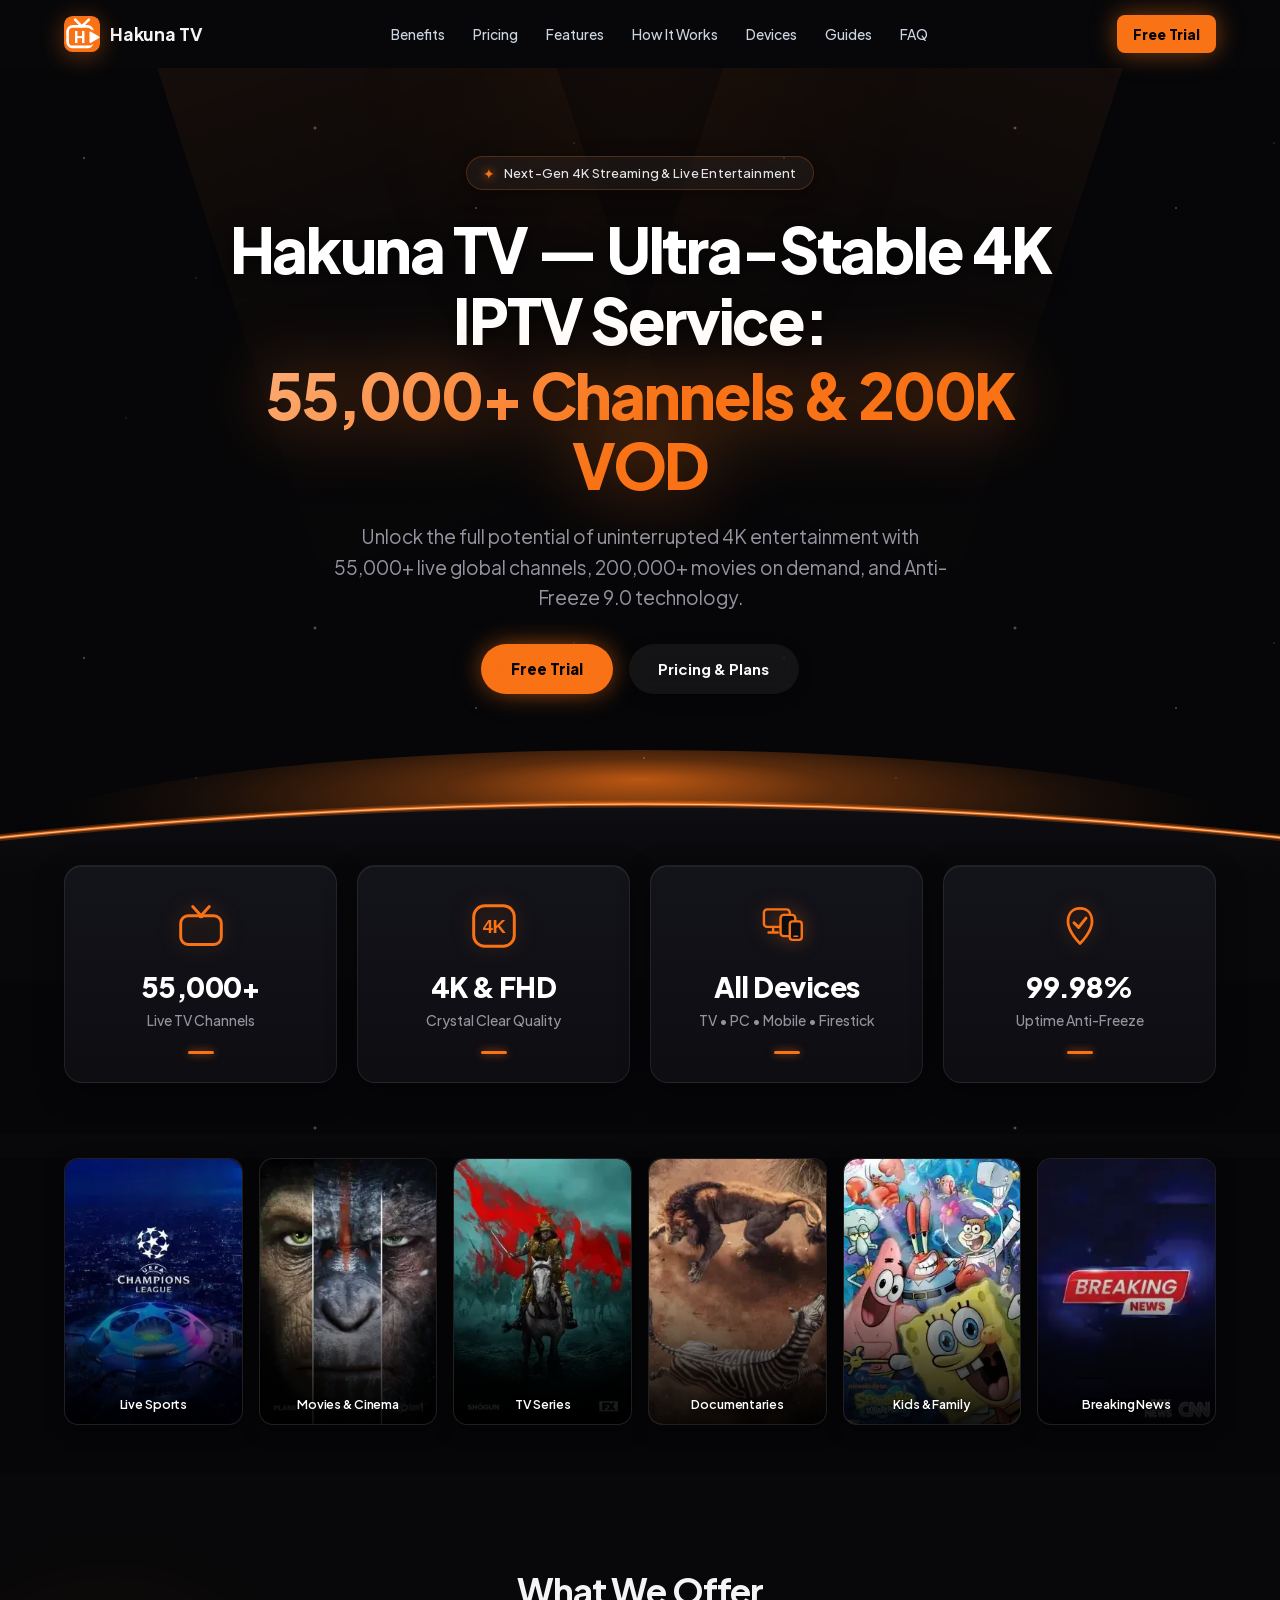
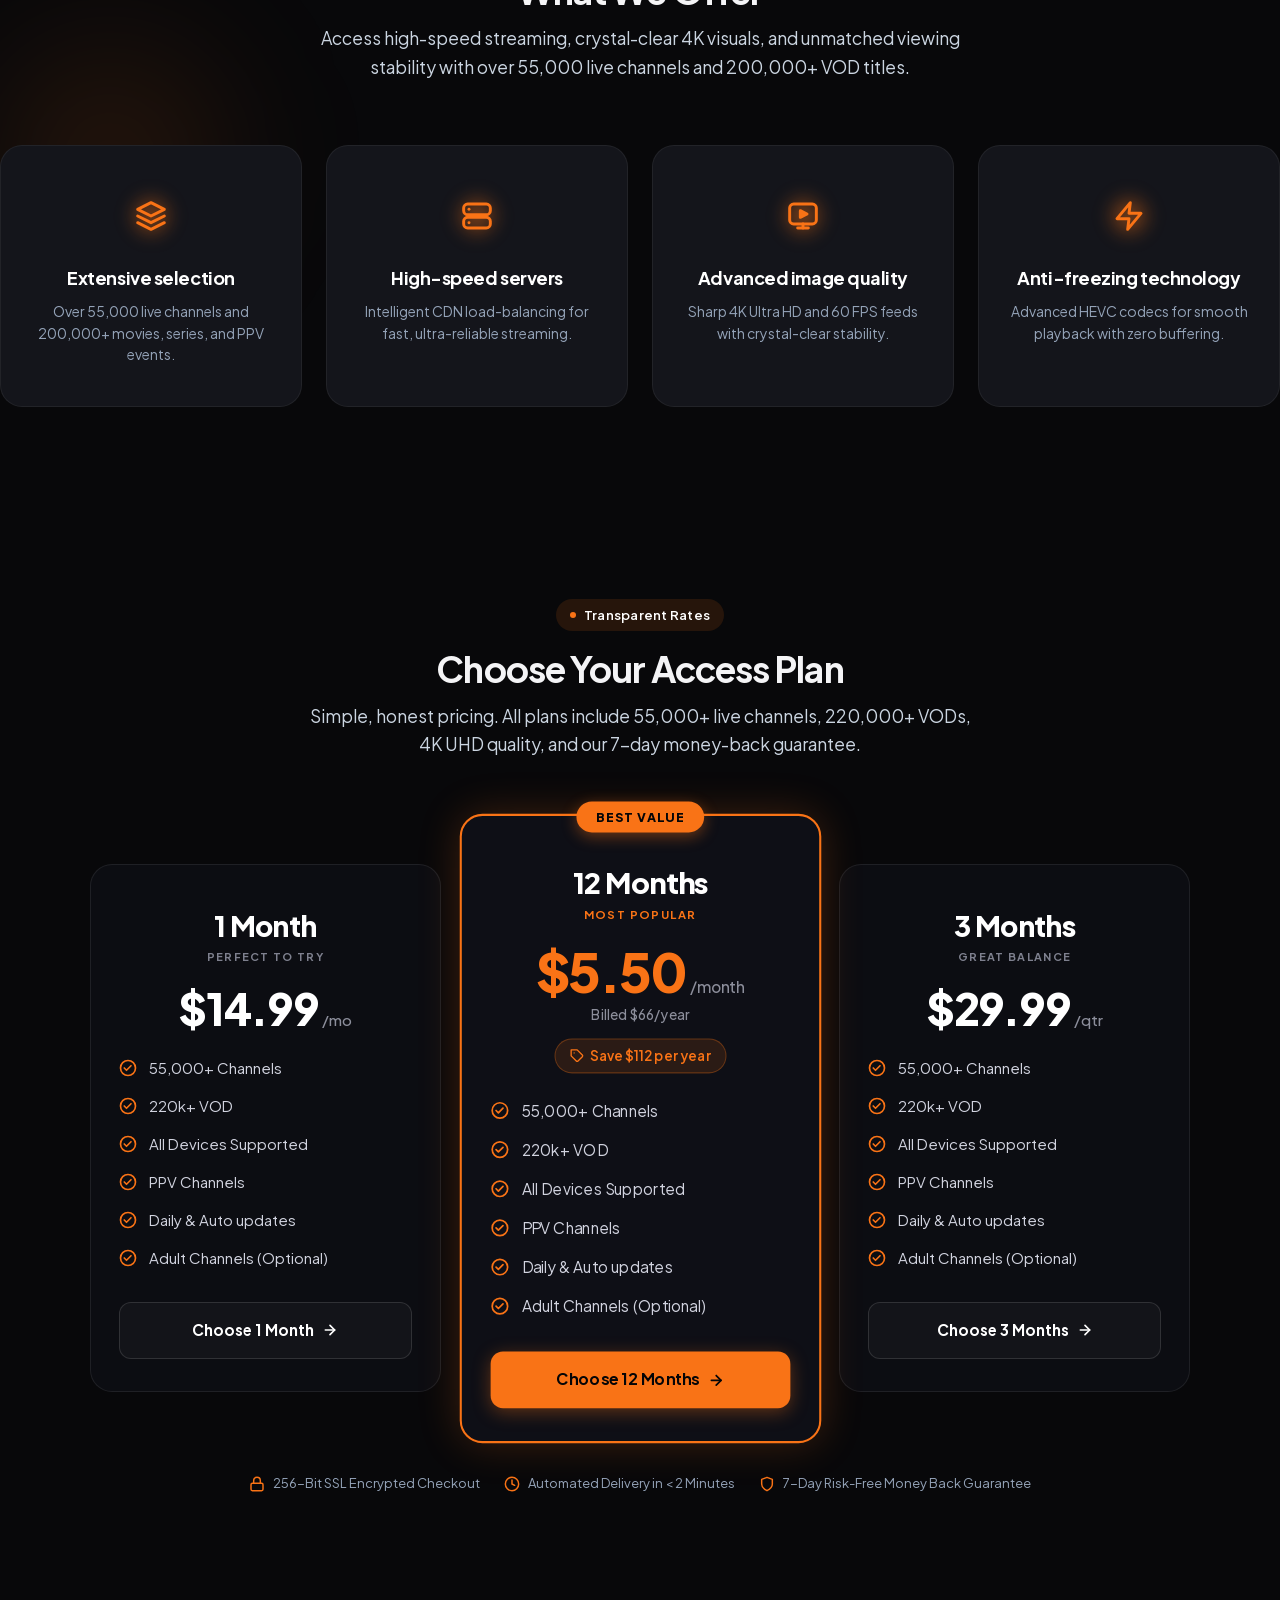
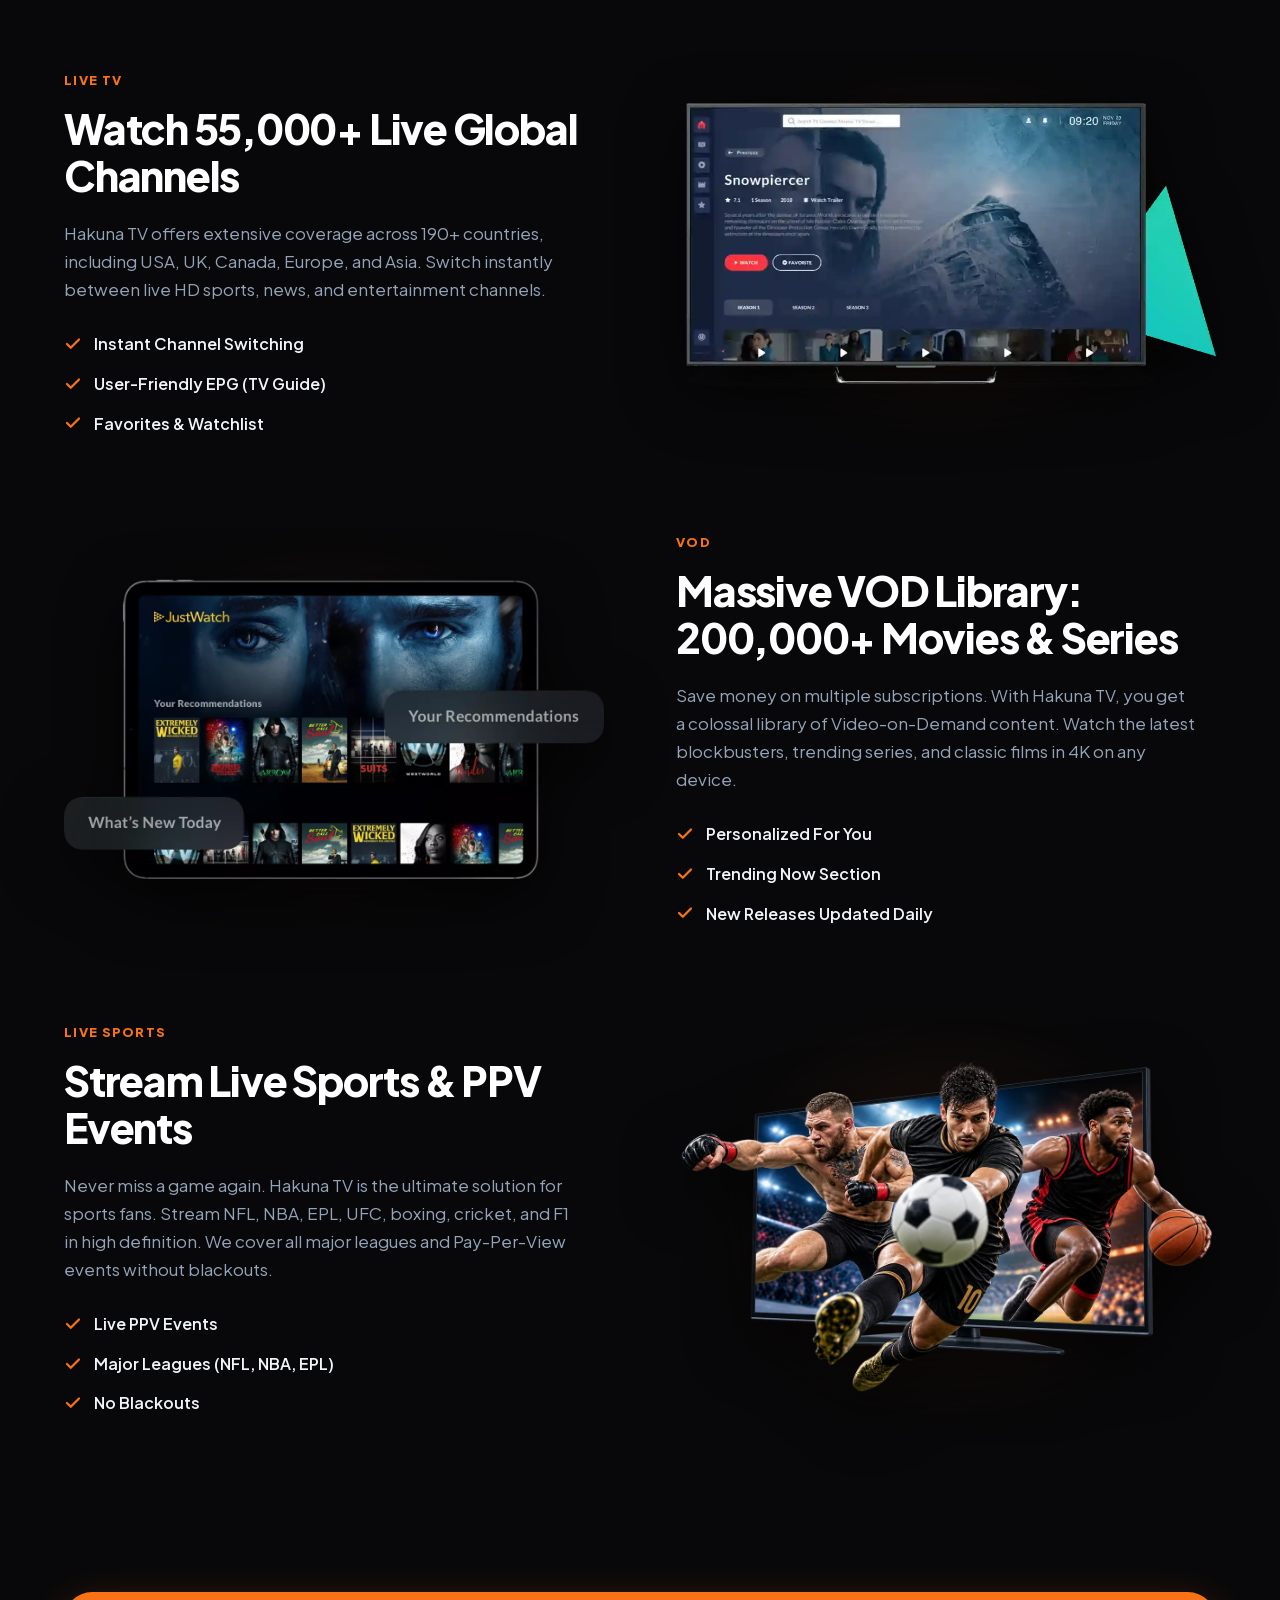
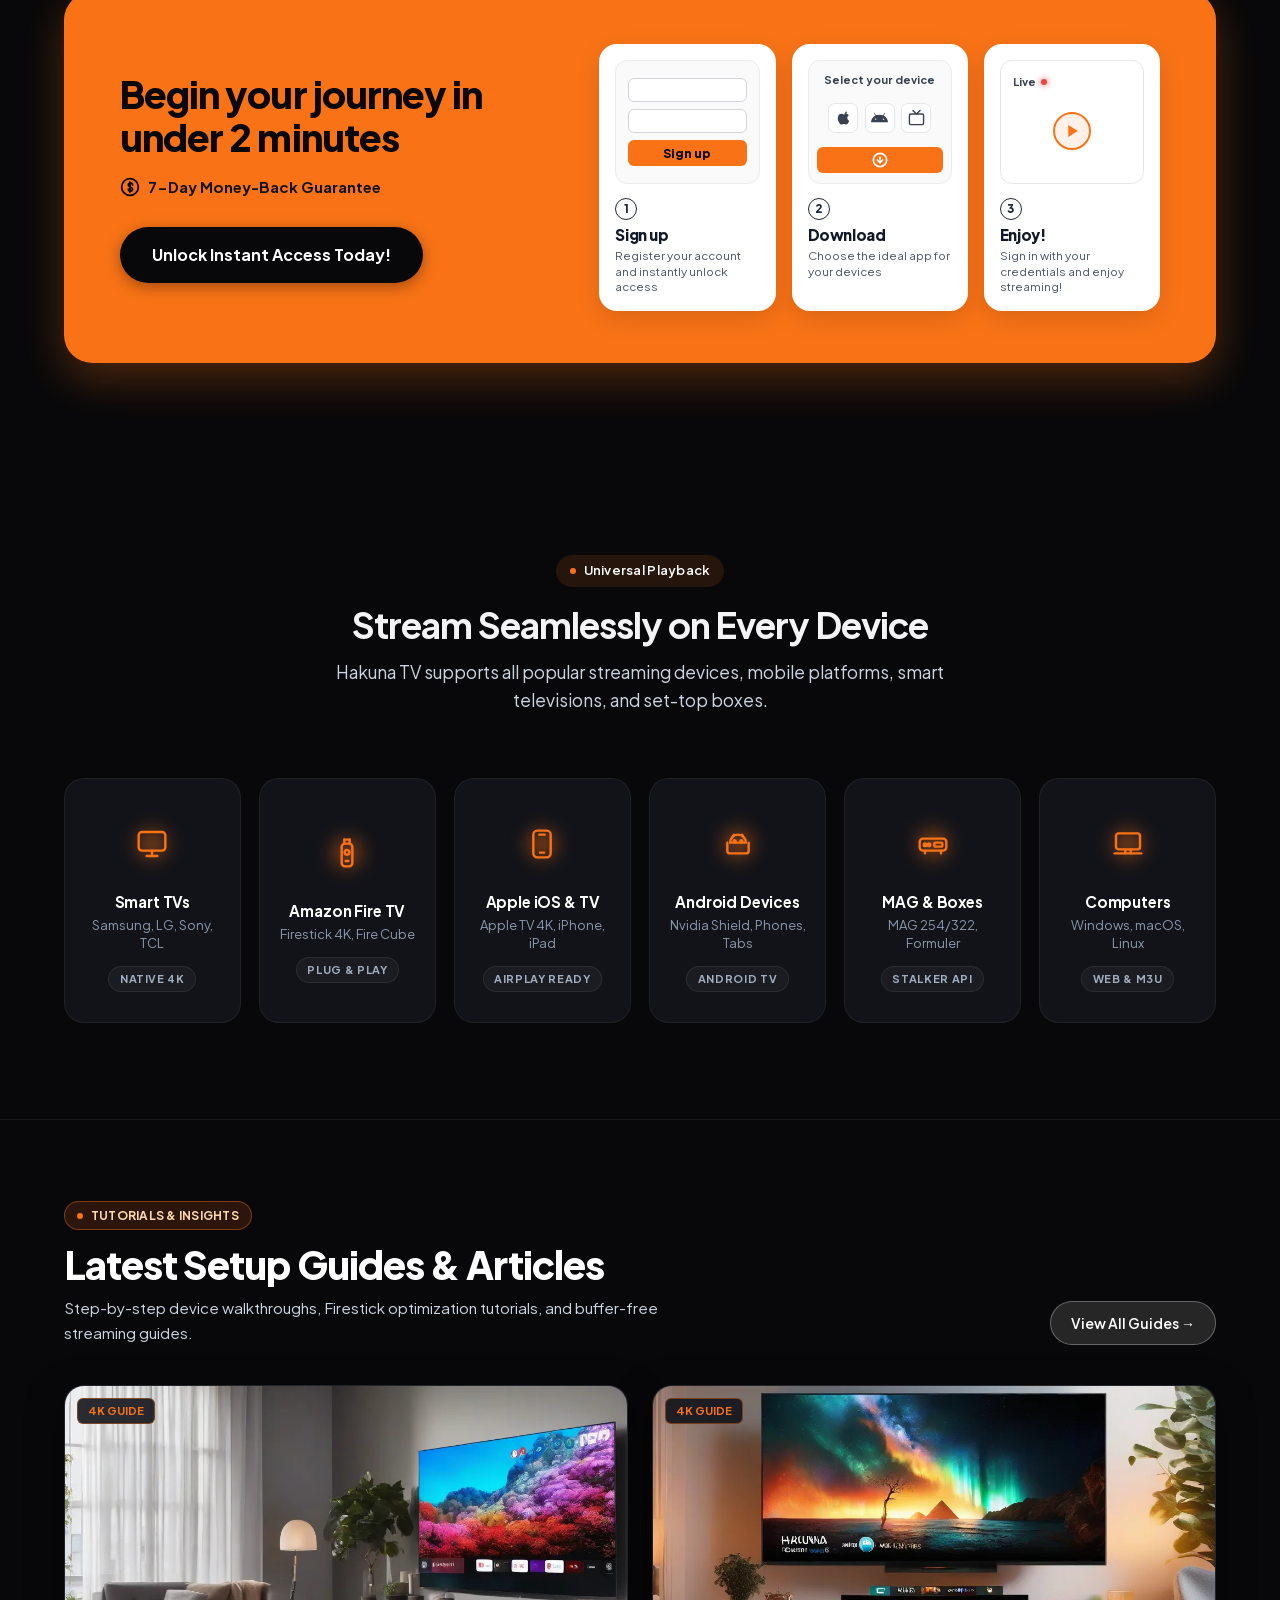
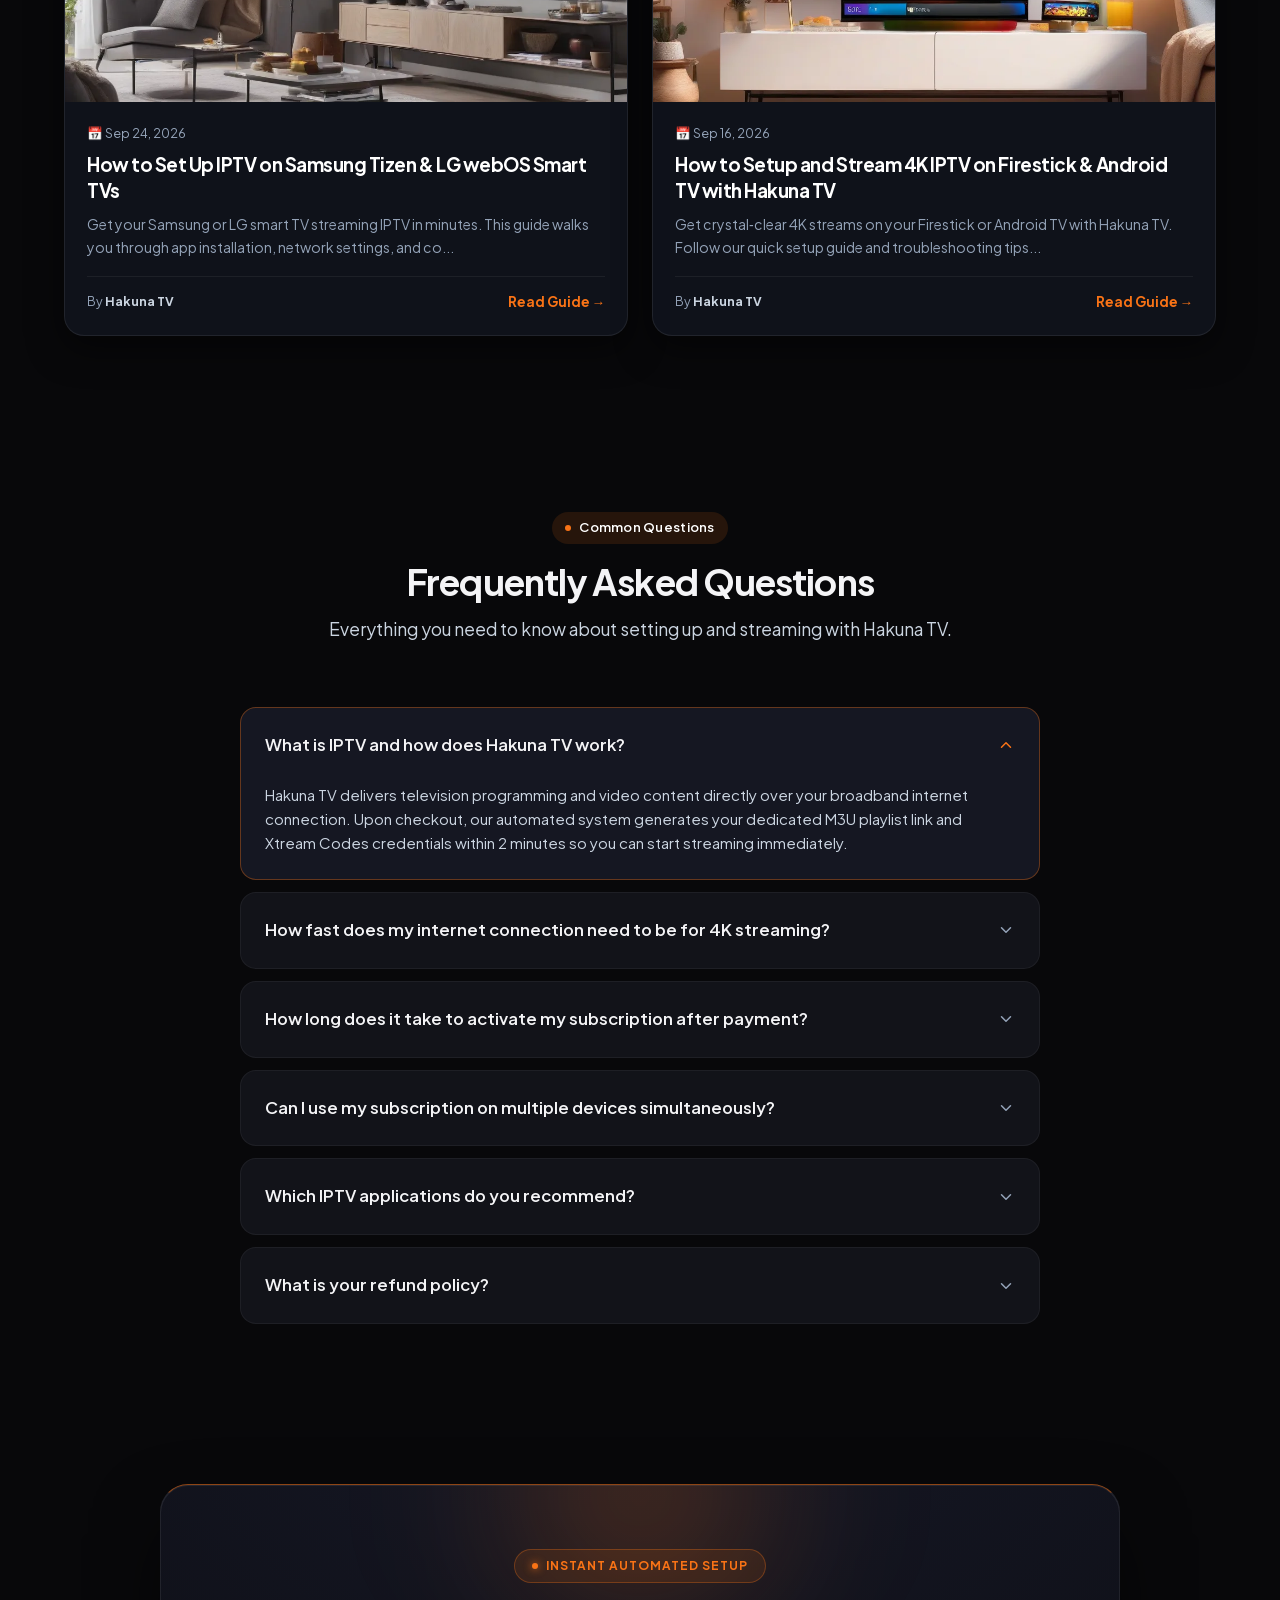
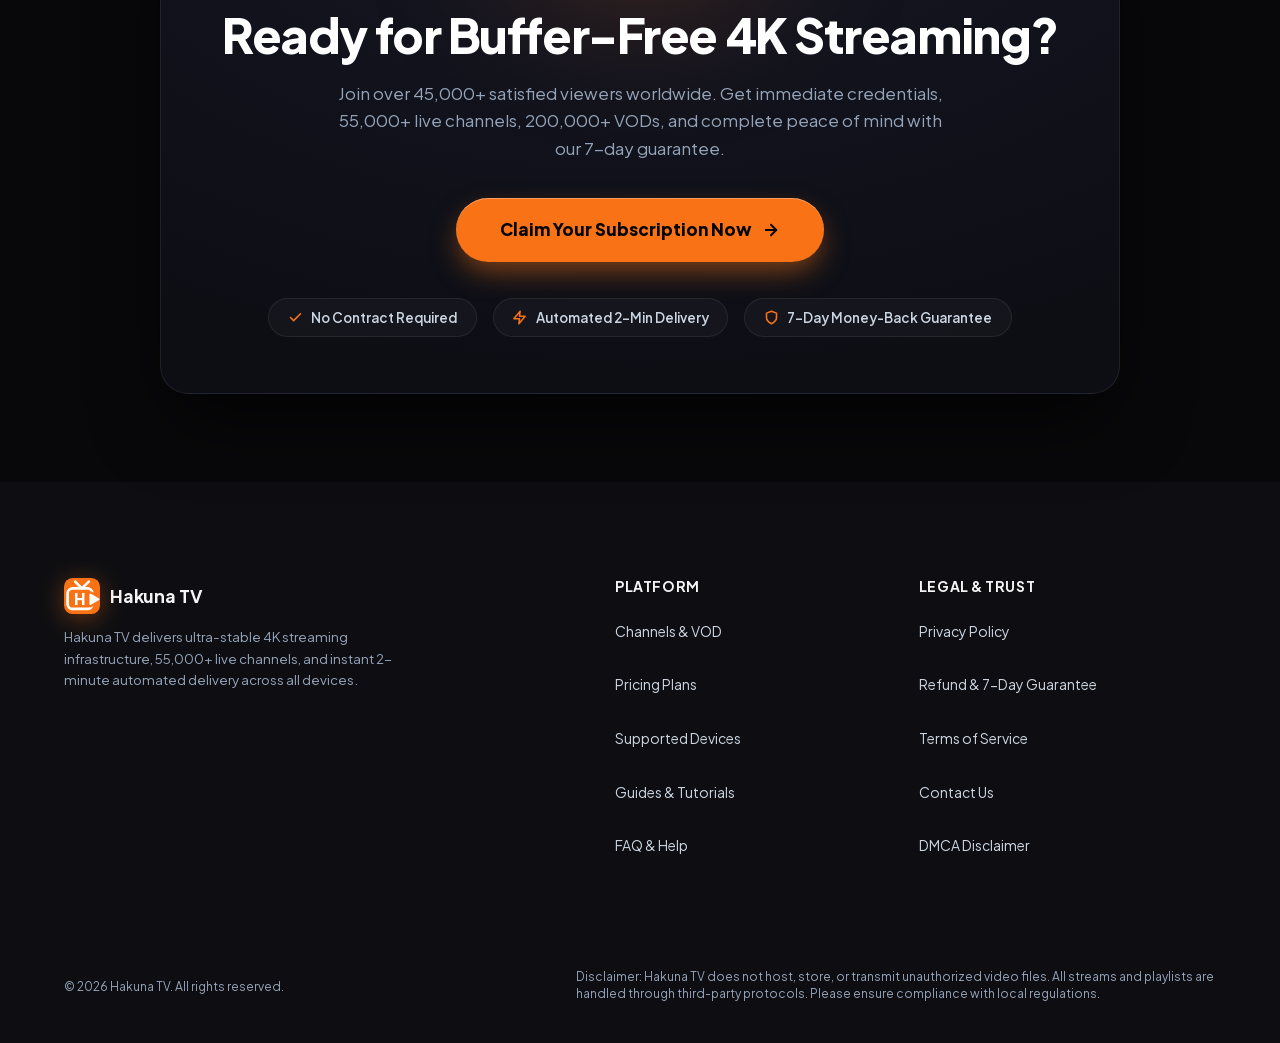
==== index.html @ f77fe790 "Deploy IPTV site via TVKIX Site Manager [2026-09-24T20:57:14.541Z]" ====
<!DOCTYPE html>
<html lang="en" style="background-color:#08080a;color:#f4f4f6;">
<head>
  <meta charset="UTF-8">
  <meta name="viewport" content="width=device-width, initial-scale=1.0">
  
  <!-- Primary SEO Meta Tags -->
  <title>Ultra-Stable 4K IPTV Service | 55,000+ Live Channels | Hakuna TV</title>
  <meta name="description" content="Stream 55,000+ live premium channels and 200,000+ 4K movies with Hakuna TV. Anti-Freeze 9.0 tech, 99.98% uptime, instant 2-minute activation on all devices.">
  <meta name="robots" content="index, follow, max-snippet:-1, max-image-preview:large, max-video-preview:-1">
  <meta name="format-detection" content="telephone=no">
  <link rel="canonical" href="https://hakuna4ktv.shop/">
  <meta name="theme-color" content="#08080a">

  <!-- Pure SVG Dynamic Brand Favicon & App Icons (Google SEO Compliant) -->
  <link rel="icon" type="image/svg+xml" href="data:image/svg+xml;utf8,%3Csvg%20xmlns%3D%22http%3A%2F%2Fwww.w3.org%2F2000%2Fsvg%22%20viewBox%3D%220%200%20100%20100%22%20width%3D%22100%25%22%20height%3D%22100%25%22%3E%0A%20%20%3Cdefs%3E%0A%20%20%20%20%3ClinearGradient%20id%3D%22tvkixBrandGrad%22%20x1%3D%220%25%22%20y1%3D%220%25%22%20x2%3D%22100%25%22%20y2%3D%22100%25%22%3E%0A%20%20%20%20%20%20%3Cstop%20offset%3D%220%25%22%20stop-color%3D%22%23f97316%22%2F%3E%0A%20%20%20%20%20%20%3Cstop%20offset%3D%22100%25%22%20stop-color%3D%22%23f97316%22%2F%3E%0A%20%20%20%20%3C%2FlinearGradient%3E%0A%20%20%20%20%3Cmask%20id%3D%22tvCutout_nfanfb%22%3E%0A%20%20%20%20%20%20%3Crect%20width%3D%22100%22%20height%3D%22100%22%20fill%3D%22%23ffffff%22%2F%3E%0A%20%20%20%20%20%20%3Cpath%20d%3D%22M%2073.5%2046%20L%2096%2059%20L%2073.5%2072%20Z%22%20fill%3D%22%23000000%22%20stroke%3D%22%23000000%22%20stroke-width%3D%2218.5%22%20stroke-linejoin%3D%22round%22%20stroke-linecap%3D%22round%22%2F%3E%0A%20%20%20%20%3C%2Fmask%3E%0A%20%20%3C%2Fdefs%3E%0A%20%20%3Crect%20width%3D%22100%22%20height%3D%22100%22%20rx%3D%2224%22%20fill%3D%22url(%23tvkixBrandGrad)%22%2F%3E%0A%20%20%3Cpath%20d%3D%22M%2031%2010%20L%2049.5%2029%20L%2069%2010%22%20fill%3D%22none%22%20stroke%3D%22%23ffffff%22%20stroke-width%3D%227%22%20stroke-linecap%3D%22round%22%20stroke-linejoin%3D%22round%22%2F%3E%0A%20%20%3Crect%20x%3D%2210%22%20y%3D%2229%22%20width%3D%2269%22%20height%3D%2257%22%20rx%3D%2214%22%20fill%3D%22none%22%20stroke%3D%22%23ffffff%22%20stroke-width%3D%227.5%22%20stroke-linejoin%3D%22round%22%20stroke-linecap%3D%22round%22%20mask%3D%22url(%23tvCutout_nfanfb)%22%2F%3E%0A%20%20%3Cpath%20d%3D%22M%2073.5%2046%20L%2096%2059%20L%2073.5%2072%20Z%22%20fill%3D%22%23ffffff%22%20stroke%3D%22%23ffffff%22%20stroke-width%3D%225.5%22%20stroke-linejoin%3D%22round%22%20stroke-linecap%3D%22round%22%2F%3E%0A%20%20%3Ctext%20x%3D%2244%22%20y%3D%2258%22%20font-family%3D%22-apple-system%2C%20BlinkMacSystemFont%2C%20'Plus%20Jakarta%20Sans'%2C%20'Arial%20Black'%2C%20'Montserrat'%2C%20sans-serif%22%20font-size%3D%2244%22%20font-weight%3D%22900%22%20fill%3D%22%23ffffff%22%20text-anchor%3D%22middle%22%20dominant-baseline%3D%22central%22%3EH%3C%2Ftext%3E%0A%3C%2Fsvg%3E">
  <link rel="alternate icon" type="image/svg+xml" href="/assets/favicon.svg">
  <link rel="apple-touch-icon" href="data:image/svg+xml;utf8,%3Csvg%20xmlns%3D%22http%3A%2F%2Fwww.w3.org%2F2000%2Fsvg%22%20viewBox%3D%220%200%20100%20100%22%20width%3D%22100%25%22%20height%3D%22100%25%22%3E%0A%20%20%3Cdefs%3E%0A%20%20%20%20%3ClinearGradient%20id%3D%22tvkixBrandGrad%22%20x1%3D%220%25%22%20y1%3D%220%25%22%20x2%3D%22100%25%22%20y2%3D%22100%25%22%3E%0A%20%20%20%20%20%20%3Cstop%20offset%3D%220%25%22%20stop-color%3D%22%23f97316%22%2F%3E%0A%20%20%20%20%20%20%3Cstop%20offset%3D%22100%25%22%20stop-color%3D%22%23f97316%22%2F%3E%0A%20%20%20%20%3C%2FlinearGradient%3E%0A%20%20%20%20%3Cmask%20id%3D%22tvCutout_nfanfb%22%3E%0A%20%20%20%20%20%20%3Crect%20width%3D%22100%22%20height%3D%22100%22%20fill%3D%22%23ffffff%22%2F%3E%0A%20%20%20%20%20%20%3Cpath%20d%3D%22M%2073.5%2046%20L%2096%2059%20L%2073.5%2072%20Z%22%20fill%3D%22%23000000%22%20stroke%3D%22%23000000%22%20stroke-width%3D%2218.5%22%20stroke-linejoin%3D%22round%22%20stroke-linecap%3D%22round%22%2F%3E%0A%20%20%20%20%3C%2Fmask%3E%0A%20%20%3C%2Fdefs%3E%0A%20%20%3Crect%20width%3D%22100%22%20height%3D%22100%22%20rx%3D%2224%22%20fill%3D%22url(%23tvkixBrandGrad)%22%2F%3E%0A%20%20%3Cpath%20d%3D%22M%2031%2010%20L%2049.5%2029%20L%2069%2010%22%20fill%3D%22none%22%20stroke%3D%22%23ffffff%22%20stroke-width%3D%227%22%20stroke-linecap%3D%22round%22%20stroke-linejoin%3D%22round%22%2F%3E%0A%20%20%3Crect%20x%3D%2210%22%20y%3D%2229%22%20width%3D%2269%22%20height%3D%2257%22%20rx%3D%2214%22%20fill%3D%22none%22%20stroke%3D%22%23ffffff%22%20stroke-width%3D%227.5%22%20stroke-linejoin%3D%22round%22%20stroke-linecap%3D%22round%22%20mask%3D%22url(%23tvCutout_nfanfb)%22%2F%3E%0A%20%20%3Cpath%20d%3D%22M%2073.5%2046%20L%2096%2059%20L%2073.5%2072%20Z%22%20fill%3D%22%23ffffff%22%20stroke%3D%22%23ffffff%22%20stroke-width%3D%225.5%22%20stroke-linejoin%3D%22round%22%20stroke-linecap%3D%22round%22%2F%3E%0A%20%20%3Ctext%20x%3D%2244%22%20y%3D%2258%22%20font-family%3D%22-apple-system%2C%20BlinkMacSystemFont%2C%20'Plus%20Jakarta%20Sans'%2C%20'Arial%20Black'%2C%20'Montserrat'%2C%20sans-serif%22%20font-size%3D%2244%22%20font-weight%3D%22900%22%20fill%3D%22%23ffffff%22%20text-anchor%3D%22middle%22%20dominant-baseline%3D%22central%22%3EH%3C%2Ftext%3E%0A%3C%2Fsvg%3E">
  <link rel="manifest" href="site.webmanifest">

  <!-- Open Graph / Facebook -->
  <meta property="og:type" content="website">
  <meta property="og:url" content="https://hakuna4ktv.shop/">
  <meta property="og:title" content="Ultra-Stable 4K IPTV Service | 55,000+ Live Channels | Hakuna TV">
  <meta property="og:description" content="Stream 55,000+ live premium channels and 200,000+ 4K movies with Hakuna TV. Anti-Freeze 9.0 tech, 99.98% uptime, instant 2-minute activation on all devices.">
  <meta property="og:site_name" content="Hakuna TV">
  <meta property="og:image" content="https://hakuna4ktv.shop/assets/images/og-preview.jpg">
  <meta property="og:image:width" content="1200">
  <meta property="og:image:height" content="630">
  <meta property="og:image:alt" content="Hakuna TV Ultra-Stable 4K IPTV Streaming Service">

  <!-- Twitter / X -->
  <meta name="twitter:card" content="summary_large_image">
  <meta name="twitter:title" content="Ultra-Stable 4K IPTV Service | 55,000+ Live Channels | Hakuna TV">
  <meta name="twitter:description" content="Stream 55,000+ live premium channels and 200,000+ 4K movies with Hakuna TV. Anti-Freeze 9.0 tech, 99.98% uptime, instant 2-minute activation on all devices.">
  <meta name="twitter:image" content="https://hakuna4ktv.shop/assets/images/og-preview.jpg">

  <!-- Self-Hosted Critical Variable Font loaded via @font-face with font-display: swap -->

  <!-- Main Stylesheet -->
  <style>
@font-face{font-family:"Plus Jakarta Sans";font-style:normal;font-weight:400 800;font-display:swap;src:url("/assets/fonts/plus-jakarta-sans.woff2") format("woff2");unicode-range:U+0000-00FF,U+0131,U+0152-0153,U+02BB-02BC,U+02C6,U+02DA,U+02DC,U+0304,U+0308,U+0329,U+2000-206F,U+20AC,U+2122,U+2191,U+2193,U+2212,U+2215,U+FEFF,U+FFFD}:root{--bg-page:#08080a;--bg-surface:#0e0e12;--bg-card:#131318;--bg-card-hover:#181820;--bg-subtle:#1c1c24;--border-subtle:transparent;--border-medium:transparent;--border-accent:transparent;--border-highlight:transparent;--accent:#f97316;--accent-hover:#ea580c;--accent-light:rgba(249,115,22,0.12);--accent-text:#fed7aa;--status-green:#22c55e;--status-green-bg:rgba(34,197,94,0.12);--text-primary:#f4f4f6;--text-secondary:#cbd5e1;--text-muted:#94a3b8;--text-inverse:#08080a;--font-family:"Plus Jakarta Sans",-apple-system,BlinkMacSystemFont,"Segoe UI",Roboto,Oxygen,Ubuntu,Cantarell,"Helvetica Neue",sans-serif;--line-height-base:1.6;--line-height-heading:1.2;--space-xs:0.5rem;--space-sm:0.75rem;--space-md:1rem;--space-lg:1.5rem;--space-xl:2.5rem;--space-2xl:4rem;--space-3xl:6rem;--max-width:1200px;--radius-sm:4px;--radius-md:8px;--radius-lg:12px;--radius-full:9999px;--transition-fast:0.15s ease;--transition-normal:0.25s ease}*,*::before,*::after{box-sizing:border-box;margin:0;padding:0}html{font-family:var(--font-family);font-size:16px;line-height:var(--line-height-base);color:var(--text-secondary);background-color:var(--bg-page);scroll-behavior:smooth;-webkit-text-size-adjust:100%;text-rendering:optimizeLegibility}body{min-height:100vh;display:flex;flex-direction:column;background-color:var(--bg-page);color:var(--text-secondary);overflow-x:hidden}h1,h2,h3,h4,h5,h6{color:var(--text-primary);font-weight:700;line-height:var(--line-height-heading);letter-spacing:-0.025em}h1{font-size:clamp(2rem,5vw,3.25rem);font-weight:800;margin-bottom:var(--space-md)}h2{font-size:clamp(1.75rem,3.5vw,2.25rem);margin-bottom:var(--space-sm)}h3{font-size:1.25rem;margin-bottom:var(--space-xs)}p{margin-bottom:var(--space-md)}p:last-child{margin-bottom:0}a{color:inherit;text-decoration:none;transition:color var(--transition-fast)}a:hover{color:var(--text-primary)}ul,ol{list-style:none}:focus-visible{outline:2px solid var(--accent);outline-offset:3px}.container{width:100%;max-width:var(--max-width);margin-inline:auto;padding-inline:var(--space-md)}@media (min-width:768px){.container{padding-inline:var(--space-lg)}}.section{padding-block:var(--space-2xl);border-bottom:none;scroll-margin-top:90px}@media (min-width:768px){.section{padding-block:var(--space-3xl)}}.section-header{text-align:center;max-width:680px;margin-inline:auto;margin-bottom:var(--space-2xl)}.section-header p{color:var(--text-secondary);font-size:1.1rem}.pill-badge{display:inline-flex;align-items:center;gap:0.5rem;padding:0.35rem 0.85rem;font-size:0.8125rem;font-weight:600;letter-spacing:0.02em;color:var(--accent-text);background-color:var(--accent-light);border:none;border-radius:var(--radius-full);margin-bottom:var(--space-md)}.pill-badge .dot{width:6px;height:6px;border-radius:50%;background-color:var(--accent)}.status-pill{display:inline-flex;align-items:center;gap:0.375rem;font-size:0.75rem;font-weight:500;color:#86efac;background-color:var(--status-green-bg);padding:0.25rem 0.625rem;border-radius:var(--radius-full);border:none}.status-pill .indicator{width:6px;height:6px;border-radius:50%;background-color:var(--status-green)}@media (max-width:640px){.header-actions .status-pill{display:none}}.btn{display:inline-flex;align-items:center;justify-content:center;gap:0.5rem;padding:0.75rem 1.5rem;font-size:0.9375rem;font-weight:600;border-radius:var(--radius-md);border:none;cursor:pointer;white-space:nowrap;transition:background-color var(--transition-fast),transform var(--transition-fast);text-decoration:none}.btn:active{transform:translateY(1px)}.btn-primary{background:linear-gradient(135deg,#c2410c 0%,#9a3412 100%);color:#ffffff !important;font-weight:700;border:none}.btn-primary:hover{background-color:var(--accent-hover);color:#ffffff}.btn-secondary{background-color:var(--bg-card);color:var(--text-primary);border:none}.btn-secondary:hover{background-color:var(--bg-subtle);color:#ffffff}.btn-block{width:100%}.btn-sm{padding:0.5rem 1rem;font-size:0.875rem}.btn-group{display:flex;flex-direction:column;gap:0.75rem;width:100%}@media (min-width:480px){.btn-group{flex-direction:row;justify-content:center;width:auto}}.site-header{position:sticky;top:0;z-index:100;background-color:rgba(8,8,10,0.95);border-bottom:none;backdrop-filter:blur(8px);-webkit-backdrop-filter:blur(8px)}.header-container{display:flex;align-items:center;justify-content:space-between;height:68px}.brand-logo{display:flex;align-items:center;gap:0.625rem;font-size:1.125rem;font-weight:700;color:var(--text-primary);letter-spacing:-0.01em}.logo-icon{display:inline-flex;align-items:center;justify-content:center;width:32px;height:32px;background-color:var(--accent);color:#ffffff;border-radius:var(--radius-sm);font-weight:900;font-size:1rem}.brand-accent{color:var(--accent)}.nav-menu{display:none}@media (min-width:900px){.nav-menu{display:flex;align-items:center;gap:1.75rem}}.nav-link{font-size:0.875rem;font-weight:500;color:var(--text-secondary)}.nav-link:hover{color:var(--text-primary)}.header-actions{display:flex;align-items:center;gap:0.875rem}.menu-toggle{display:flex;flex-direction:column;justify-content:center;gap:5px;width:38px;height:38px;padding:8px;background-color:var(--bg-card);border:none;border-radius:var(--radius-sm);cursor:pointer;color:var(--text-primary)}@media (min-width:900px){.menu-toggle{display:none}}.menu-bar{display:block;width:100%;height:2px;background-color:var(--text-primary);transition:transform var(--transition-fast),opacity var(--transition-fast)}.menu-toggle[aria-expanded="true"] .menu-bar:nth-child(1){transform:translateY(7px) rotate(45deg)}.menu-toggle[aria-expanded="true"] .menu-bar:nth-child(2){opacity:0}.menu-toggle[aria-expanded="true"] .menu-bar:nth-child(3){transform:translateY(-7px) rotate(-45deg)}.mobile-nav{display:none;position:fixed;top:68px;left:0;right:0;bottom:0;background-color:#08080a;border-bottom:none;padding:var(--space-xl) var(--space-lg);flex-direction:column;gap:var(--space-md);z-index:999;overflow-y:auto}.mobile-nav.is-open{display:flex}@media (min-width:900px){.mobile-nav{display:none !important}}.mobile-nav-link{font-size:1.125rem;font-weight:600;color:var(--text-primary);padding-block:0.5rem;border-bottom:none}.hero-section{position:relative;background-color:#060608;padding-top:clamp(3.5rem,7vw,5.5rem);padding-bottom:clamp(2rem,4vw,3.5rem);text-align:center;overflow:hidden}.hero-cosmic-backdrop{position:absolute;inset:0;pointer-events:none;overflow:hidden;z-index:1;contain:strict}.light-ray{position:absolute;top:-120px;width:380px;height:600px;opacity:0.16;transform-origin:top center;pointer-events:none;will-change:transform}.light-ray-left{left:10%;background:linear-gradient(180deg,rgba(255,140,60,0.5) 0%,rgba(255,90,20,0.08) 60%,transparent 100%);transform:rotate(-18deg)}.light-ray-right{right:10%;background:linear-gradient(180deg,rgba(255,140,60,0.45) 0%,rgba(255,90,20,0.08) 60%,transparent 100%);transform:rotate(18deg)}.light-ray-center{left:50%;transform:translateX(-50%);width:550px;height:480px;background:radial-gradient(ellipse at top,rgba(255,107,43,0.2) 0%,rgba(255,80,10,0.05) 50%,transparent 80%);opacity:0.35}.cosmic-stars{position:absolute;inset:0;background-image:radial-gradient(1.5px 1.5px at 12% 18%,rgba(255,255,255,0.65),transparent),radial-gradient(1px 1px at 28% 42%,rgba(255,255,255,0.45),transparent),radial-gradient(2px 2px at 45% 12%,rgba(255,210,170,0.75),transparent),radial-gradient(1.5px 1.5px at 68% 28%,rgba(255,255,255,0.55),transparent),radial-gradient(1px 1px at 82% 15%,rgba(255,255,255,0.45),transparent),radial-gradient(1.5px 1.5px at 92% 38%,rgba(255,210,170,0.65),transparent),radial-gradient(1px 1px at 18% 70%,rgba(255,255,255,0.35),transparent),radial-gradient(1.5px 1.5px at 84% 68%,rgba(255,255,255,0.4),transparent);background-repeat:repeat;background-size:700px 500px;opacity:0.7}.hero-container{position:relative;z-index:3}.hero-content{max-width:860px;margin-inline:auto;display:flex;flex-direction:column;align-items:center}.hero-badge-pill{display:inline-flex;align-items:center;gap:0.5rem;padding:0.35rem 1rem;background:rgba(255,255,255,0.05);border:none;border-radius:var(--radius-full);font-size:0.8125rem;font-weight:500;letter-spacing:0.02em;color:#e4e4e7;margin-bottom:1.5rem;backdrop-filter:blur(12px);-webkit-backdrop-filter:blur(12px);box-shadow:0 4px 20px rgba(0,0,0,0.4);transition:background-color var(--transition-fast),transform var(--transition-fast)}.hero-badge-pill:hover{background:rgba(255,255,255,0.08);transform:translateY(-1px)}.badge-spark{color:#f97316;font-size:0.875rem;text-shadow:0 0 10px rgba(249,115,22,0.9),0 0 20px rgba(249,115,22,0.5);line-height:1}.hero-title{display:flex;flex-direction:column;align-items:center;gap:0.25rem;font-size:clamp(2.1rem,5.2vw,3.85rem);font-weight:800;line-height:1.15;letter-spacing:-0.035em;margin-bottom:1.25rem}.title-top{color:#ffffff;text-shadow:0 2px 20px rgba(0,0,0,0.8)}.title-bottom{color:#ff6e2e;background:linear-gradient(135deg,#ff7a30 0%,#f95716 50%,#ea580c 100%);-webkit-background-clip:text;-webkit-text-fill-color:transparent;background-clip:text;filter:drop-shadow(0 0 35px rgba(249,115,22,0.45))}.hero-description{font-size:clamp(1rem,2vw,1.1875rem);color:#9494a0;line-height:1.6;max-width:640px;margin-inline:auto;margin-bottom:2rem}.hero-btn-group{display:flex;flex-direction:row;align-items:center;justify-content:center;gap:1rem;flex-wrap:wrap;margin-bottom:2.5rem}.btn-pill{display:inline-flex;align-items:center;justify-content:center;gap:0.5rem;padding:0.8rem 1.85rem;font-size:0.9375rem;font-weight:600;border-radius:var(--radius-full);border:none;cursor:pointer;white-space:nowrap}.btn-pill,.btn-pill span,.btn-pill:link,.btn-pill:visited{text-decoration:none}.btn-pill-primary,.btn-pill-primary span,.btn-pill-primary:link,.btn-pill-primary:visited{background:var(--accent);color:#050507 !important;font-weight:800 !important;border:none;box-shadow:0 0 25px rgba(249,115,22,0.45),0 4px 14px rgba(0,0,0,0.4)}.btn-pill-primary:hover,.btn-pill-primary:hover span{transform:translateY(-2px) scale(1.02);box-shadow:0 0 35px rgba(249,115,22,0.7),0 6px 22px rgba(0,0,0,0.5);color:#000000 !important}.btn-pill-glass{background-color:rgba(255,255,255,0.06);color:#f8fafc !important;border:none;backdrop-filter:blur(12px);-webkit-backdrop-filter:blur(12px);box-shadow:0 4px 15px rgba(0,0,0,0.3)}.btn-pill-glass span{color:#f8fafc !important}.btn-pill-glass:hover{background-color:rgba(255,255,255,0.12);color:#ffffff !important;transform:translateY(-2px);box-shadow:0 6px 20px rgba(0,0,0,0.4)}.hero-horizon{position:relative;width:100%;margin-top:1rem;margin-bottom:-15px;overflow:visible;pointer-events:none;z-index:2;display:flex;justify-content:center}.horizon-svg{width:100%;height:clamp(140px,18vw,240px);display:block;overflow:visible}.hero-metrics-container{position:relative;z-index:3;margin-top:-115px}@media (max-width:640px){.hero-metrics-container{margin-top:-50px}.hero-btn-group{flex-direction:column;width:100%;max-width:320px;margin-inline:auto}.btn-pill{width:100%}.horizon-svg{height:120px}}.metrics-grid{display:grid;grid-template-columns:repeat(2,1fr);gap:1rem;margin-top:0}@media (min-width:860px){.metrics-grid{grid-template-columns:repeat(4,1fr);gap:1.25rem}}.metric-card{position:relative;background-color:#0c0c11;background:linear-gradient(180deg,#13131a 0%,#0d0d12 100%);border:1px solid rgba(255,255,255,0.08);border-radius:18px;padding:2.25rem 1rem 1.75rem 1rem;display:flex;flex-direction:column;align-items:center;justify-content:center;text-align:center;box-shadow:0 10px 30px rgba(0,0,0,0.4),inset 0 1px 0 rgba(255,255,255,0.06);transition:transform var(--transition-normal),box-shadow var(--transition-normal),border-color var(--transition-normal),background-color var(--transition-normal)}.metric-card:hover{transform:translateY(-3px);background-color:#101016;border-color:rgba(255,106,26,0.4);box-shadow:0 14px 40px rgba(0,0,0,0.55),0 0 25px rgba(249,115,22,0.15)}.metric-icon-wrap{display:flex;align-items:center;justify-content:center;width:56px;height:48px;max-width:56px;max-height:48px;background:transparent;border:none;margin-inline:auto;margin-bottom:1.25rem;overflow:visible;flex-shrink:0}.metric-icon-art{width:56px !important;height:48px !important;max-width:56px !important;max-height:48px !important;display:block;flex-shrink:0;filter:drop-shadow(0 0 10px rgba(255,106,26,0.22));transition:transform var(--transition-fast),filter var(--transition-fast)}.metric-card:hover .metric-icon-art{transform:scale(1.06);filter:drop-shadow(0 0 16px rgba(255,106,26,0.5))}.metric-val{font-size:clamp(1.35rem,2.2vw,1.85rem);font-weight:800;color:#ffffff;letter-spacing:-0.02em;line-height:1.2}.metric-val .accent-mark{color:#ff6a1a;margin-left:2px}.metric-label{font-size:clamp(0.78rem,1.15vw,0.875rem);color:#94949e;margin-top:0.45rem;line-height:1.4;font-weight:500}.metric-dash{display:block;width:26px;height:3px;border-radius:var(--radius-full);background-color:#ff6a1a;margin-top:1.25rem;box-shadow:0 0 8px rgba(255,106,26,0.5)}@media (max-width:640px){.metrics-grid{gap:0.65rem}.metric-card{padding:1.5rem 0.6rem 1.25rem 0.6rem;border-radius:14px}.metric-icon-wrap{height:44px;margin-bottom:0.85rem}.metric-icon-art{width:44px;height:38px}.metric-val{font-size:1.15rem}.metric-label{font-size:0.72rem}.metric-dash{margin-top:0.85rem;width:20px}}.hero-categories-section{position:relative;background-color:#060608;padding-bottom:2rem}.hero-categories-container{position:relative;z-index:3;margin-top:1.5rem;margin-bottom:1rem}.category-cards-grid{display:grid;grid-template-columns:repeat(3,1fr);gap:0.65rem}@media (min-width:860px){.category-cards-grid{grid-template-columns:repeat(6,1fr);gap:1rem}}.category-card{position:relative;display:flex;flex-direction:column;border-radius:14px;overflow:hidden;background-color:#0c0c11;border:1px solid rgba(255,255,255,0.08);text-decoration:none;cursor:pointer;box-shadow:0 6px 20px rgba(0,0,0,0.4);transition:transform var(--transition-normal),box-shadow var(--transition-normal),border-color var(--transition-normal)}.category-card:hover{transform:translateY(-4px) scale(1.02);border-color:rgba(255,106,26,0.45);box-shadow:0 12px 30px rgba(0,0,0,0.6),0 0 20px rgba(255,106,26,0.22)}.category-card-media{position:relative;width:100%;aspect-ratio:2 / 3;overflow:hidden;border-radius:14px;background-color:#08080a}.category-card-media img{width:100%;height:100%;object-fit:cover;display:block;transition:transform 0.45s cubic-bezier(0.16,1,0.3,1)}.category-card:hover .category-card-media img{transform:scale(1.07)}.category-card-overlay{position:absolute;inset:0;background:linear-gradient(180deg,transparent 40%,rgba(0,0,0,0.65) 75%,rgba(0,0,0,0.92) 100%);pointer-events:none}.category-card-label{position:absolute;bottom:0.55rem;left:0.25rem;right:0.25rem;text-align:center;font-size:0.78rem;font-weight:600;color:#ffffff;letter-spacing:-0.01em;text-shadow:0 1px 4px rgba(0,0,0,0.9);pointer-events:none;white-space:nowrap;overflow:hidden;text-overflow:ellipsis;padding-inline:4px;transition:color var(--transition-fast)}.category-card:hover .category-card-label{color:#ff7a30}@media (max-width:640px){.hero-categories-container{margin-top:0.85rem;margin-bottom:0.5rem}.category-cards-grid{gap:0.45rem}.category-card{border-radius:10px}.category-card-media{border-radius:10px}.category-card-label{font-size:0.65rem;bottom:0.35rem}}.what-we-offer-section{position:relative;overflow:hidden}.what-we-offer-section::before{content:"";position:absolute;top:15%;left:-80px;width:380px;height:380px;background:radial-gradient(circle,rgba(255,106,26,0.14) 0%,rgba(255,106,26,0.03) 50%,transparent 70%);filter:blur(60px);pointer-events:none;z-index:0}.benefits-grid{position:relative;z-index:1;display:grid;grid-template-columns:1fr;gap:1.25rem}@media (min-width:640px){.benefits-grid{grid-template-columns:repeat(2,1fr)}}@media (min-width:1024px){.benefits-grid{grid-template-columns:repeat(4,1fr);gap:1.5rem}}.benefit-card{background-color:#14151b;border:1px solid rgba(255,255,255,0.06);border-radius:22px;padding:2.5rem 1.5rem;display:flex;flex-direction:column;align-items:center;text-align:center;height:100%;transition:transform 0.25s ease,border-color 0.25s ease,box-shadow 0.25s ease,background-color 0.25s ease}.benefit-card:hover{background-color:#181a22;border-color:rgba(255,106,26,0.35);transform:translateY(-4px);box-shadow:0 16px 36px -10px rgba(0,0,0,0.6),0 0 24px rgba(255,106,26,0.12)}.benefit-icon-wrapper{position:relative;width:60px;height:60px;display:flex;align-items:center;justify-content:center;color:#ff6a1a;margin-bottom:1.25rem;flex-shrink:0}.benefit-icon-glow{position:absolute;top:50%;left:50%;transform:translate(-50%,-50%);width:48px;height:48px;border-radius:50%;background:radial-gradient(circle,rgba(255,106,26,0.55) 0%,rgba(255,106,26,0.18) 50%,transparent 75%);filter:blur(8px);pointer-events:none;z-index:0}.benefit-icon-wrapper svg{position:relative;z-index:1;width:32px;height:32px;color:#ff6a1a}.benefit-title{font-size:1.125rem;font-weight:700;color:#ffffff;margin-bottom:0.75rem;line-height:1.3}.benefit-desc{font-size:0.875rem;color:#94a3b8;line-height:1.55;margin:0;max-width:250px}.features-showcase-section{padding:5rem 0;position:relative;overflow:hidden}.features-showcase{display:flex;flex-direction:column;gap:6rem}.feature-split-row{display:grid;grid-template-columns:1fr;align-items:center;gap:2.5rem}@media (min-width:992px){.feature-split-row{grid-template-columns:1fr 1fr;gap:4.5rem}.feature-split-row-reverse .feature-split-content{order:2}.feature-split-row-reverse .feature-split-media{order:1}}.feature-split-content{display:flex;flex-direction:column;justify-content:center}.feature-badge-tag{display:inline-block;font-size:0.8125rem;font-weight:800;text-transform:uppercase;letter-spacing:0.1em;color:#ff6a1a;margin-bottom:0.875rem}.feature-split-title{font-size:clamp(2rem,3.2vw,2.75rem);font-weight:800;line-height:1.15;letter-spacing:-0.03em;color:#ffffff;margin:0 0 1.25rem 0}.feature-split-desc{font-size:1.0625rem;line-height:1.65;color:#94a3b8;margin:0 0 1.75rem 0;max-width:520px}.feature-split-list{list-style:none;padding:0;margin:0;display:flex;flex-direction:column;gap:0.875rem}.feature-split-item{display:flex;align-items:center;gap:0.75rem;font-size:1rem;font-weight:600;color:#f1f5f9}.feature-check-icon{display:inline-flex;align-items:center;justify-content:center;color:#ff6a1a;flex-shrink:0}.feature-check-icon svg{width:18px;height:18px}.feature-split-media{position:relative;display:flex;justify-content:center;align-items:center}.feature-media-wrapper{position:relative;width:100%;max-width:620px;display:flex;align-items:center;justify-content:center}.feature-media-ambient{position:absolute;top:50%;left:50%;transform:translate(-50%,-50%);width:80%;height:80%;background:radial-gradient(circle,rgba(255,106,26,0.16) 0%,rgba(255,106,26,0.03) 60%,transparent 80%);filter:blur(50px);pointer-events:none;z-index:0}.feature-mockup-img{position:relative;z-index:1;width:100%;max-width:100%;height:auto;display:block;object-fit:contain;filter:drop-shadow(0 20px 30px rgba(0,0,0,0.65));transition:transform 0.35s cubic-bezier(0.16,1,0.3,1),filter 0.35s ease}.feature-mockup-img:hover{transform:translateY(-6px) scale(1.02);filter:drop-shadow(0 28px 42px rgba(0,0,0,0.8)) drop-shadow(0 0 25px rgba(255,106,26,0.22))}@media (max-width:768px){.features-showcase-section{padding:3.5rem 0}.features-showcase{gap:4rem}.feature-split-title{font-size:1.75rem}.feature-split-desc{font-size:0.9375rem;margin-bottom:1.25rem}.feature-split-item{font-size:0.9375rem}}.journey-banner{background:linear-gradient(135deg,#ff5500 0%,#ff6a1a 50%,#ff8833 100%);border-radius:28px;padding:3.25rem 3.5rem;display:grid;grid-template-columns:1fr;gap:2.5rem;align-items:center;position:relative;overflow:hidden;box-shadow:0 15px 45px rgba(255,106,26,0.22)}@media (min-width:1024px){.journey-banner{grid-template-columns:1fr 1.3fr;gap:3rem}}.journey-cta-col{display:flex;flex-direction:column;align-items:flex-start}.journey-title{font-size:2.35rem;font-weight:800;color:#08080a;line-height:1.15;letter-spacing:-0.025em;margin-bottom:1rem}.journey-guarantee{display:inline-flex;align-items:center;gap:0.5rem;font-size:0.9375rem;font-weight:700;color:#12131a;margin-bottom:1.75rem}.journey-guarantee svg{flex-shrink:0;color:#08080a}.journey-btn{display:inline-flex;align-items:center;justify-content:center;background-color:#08080a;color:#ffffff;font-size:1rem;font-weight:700;padding:0.95rem 2rem;border-radius:100px;text-decoration:none;box-shadow:0 4px 15px rgba(0,0,0,0.35);transition:transform var(--transition-fast),background-color var(--transition-fast),box-shadow var(--transition-fast)}.journey-btn:hover{background-color:#1a1b24;transform:translateY(-2px);box-shadow:0 6px 20px rgba(0,0,0,0.45)}.journey-steps-grid{display:grid;grid-template-columns:1fr;gap:1.25rem}@media (min-width:640px){.journey-steps-grid{grid-template-columns:repeat(3,1fr);gap:1rem}}.journey-step-card{background-color:#ffffff;border-radius:18px;padding:1rem;display:flex;flex-direction:column;box-shadow:0 8px 24px rgba(0,0,0,0.12);transition:transform var(--transition-fast),box-shadow var(--transition-fast)}.journey-step-card:hover{transform:translateY(-4px);box-shadow:0 12px 28px rgba(0,0,0,0.18)}.journey-mockup{background-color:#fafafa;border:1.5px solid #ececee;border-radius:12px;height:124px;padding:0.75rem;margin-bottom:0.875rem;display:flex;flex-direction:column;justify-content:center;position:relative;overflow:hidden}.mockup-signup{gap:0.45rem}.mockup-input-box{height:24px;width:100%;border:1.5px solid #d1d5db;border-radius:6px;background-color:#ffffff}.mockup-submit-btn{height:26px;width:100%;background:var(--accent);color:#08080a;border-radius:6px;font-size:0.75rem;font-weight:800;display:flex;align-items:center;justify-content:center}.mockup-download{justify-content:space-between;padding:0.65rem 0.5rem}.mockup-subheading{font-size:0.6875rem;font-weight:700;color:#374151;text-align:center}.mockup-device-tiles{display:flex;align-items:center;justify-content:center;gap:0.4rem}.mockup-tile{width:30px;height:30px;border:1.5px solid #e5e7eb;border-radius:7px;background-color:#ffffff;display:flex;align-items:center;justify-content:center;color:#374151}.mockup-download-btn{height:26px;width:100%;background:var(--accent);color:#ffffff;border-radius:6px;display:flex;align-items:center;justify-content:center}.mockup-enjoy{justify-content:space-between;border:1.5px solid #e5e7eb;background-color:#ffffff}.mockup-live-indicator{display:flex;align-items:center;gap:0.3rem;font-size:0.6875rem;font-weight:700;color:#374151}.mockup-live-indicator .live-dot{width:6px;height:6px;border-radius:50%;background-color:#ef4444;box-shadow:0 0 6px #ef4444}.mockup-play-center{margin:auto;width:38px;height:38px;border:2px solid var(--accent);border-radius:50%;display:flex;align-items:center;justify-content:center;color:var(--accent);background-color:rgba(255,106,26,0.08)}.mockup-play-center svg{margin-left:2px}.journey-step-footer{display:flex;flex-direction:column;align-items:flex-start}.journey-step-num{width:22px;height:22px;border:1.5px solid #1f2937;border-radius:50%;display:inline-flex;align-items:center;justify-content:center;font-size:0.725rem;font-weight:800;color:#1f2937;margin-bottom:0.35rem}.journey-step-title{font-size:0.95rem;font-weight:800;color:#111827;margin-bottom:0.25rem}.journey-step-desc{font-size:0.725rem;color:#4b5563;line-height:1.35;margin:0}@media (max-width:640px){.journey-banner{padding:2rem 1.25rem;border-radius:20px}.journey-title{font-size:1.75rem}.journey-btn{width:100%;text-align:center}}.pricing-cards-wrapper{display:grid;grid-template-columns:1fr;gap:2.25rem;max-width:1100px;margin:0 auto;align-items:stretch}@media (min-width:900px){.pricing-cards-wrapper{grid-template-columns:repeat(3,1fr);gap:1.5rem;align-items:center}}.price-plan-card{background-color:#0c0d12;border:1px solid rgba(255,255,255,0.08);border-radius:22px;padding:2.75rem 1.75rem 2rem 1.75rem;display:flex;flex-direction:column;position:relative;transition:transform var(--transition-fast),border-color var(--transition-fast),box-shadow var(--transition-fast)}.price-plan-card:hover{border-color:rgba(255,255,255,0.18);transform:translateY(-4px)}.price-plan-card.is-featured{background-color:#0e0f16;border:2px solid var(--accent);box-shadow:0 0 40px rgba(255,106,26,0.15);padding-top:3rem}@media (min-width:900px){.price-plan-card.is-featured{transform:scale(1.03);z-index:2}.price-plan-card.is-featured:hover{transform:scale(1.05) translateY(-4px)}}.plan-badge-top{position:absolute;top:-14px;left:50%;transform:translateX(-50%);background:var(--accent);color:#000000;font-size:0.75rem;font-weight:800;letter-spacing:0.08em;text-transform:uppercase;padding:0.35rem 1.15rem;border-radius:100px;box-shadow:0 4px 14px rgba(255,106,26,0.4);white-space:nowrap}.plan-card-head{text-align:center;margin-bottom:1.5rem}.plan-card-title{font-size:1.75rem;font-weight:800;color:#ffffff;margin-bottom:0.35rem}.plan-card-subtitle{font-size:0.6875rem;font-weight:700;letter-spacing:0.12em;text-transform:uppercase;color:#7e808e;margin-bottom:1.25rem}.plan-card-subtitle.featured-subtitle{color:var(--accent)}.plan-card-price-row{display:flex;align-items:baseline;justify-content:center;gap:0.25rem}.plan-card-amount{font-size:2.75rem;font-weight:800;color:#ffffff;letter-spacing:-0.03em;line-height:1}.plan-card-amount.featured-amount{font-size:3.25rem;color:var(--accent);letter-spacing:-0.04em}.plan-card-unit{font-size:0.9375rem;color:#8c8e9b;font-weight:500}.plan-billed-note{font-size:0.8125rem;color:#8c8e9b;font-weight:500;margin-top:0.35rem}.plan-savings-pill{display:inline-flex;align-items:center;justify-content:center;gap:0.375rem;background-color:rgba(255,106,26,0.1);border:1px solid rgba(255,106,26,0.25);color:var(--accent);font-size:0.8125rem;font-weight:600;padding:0.35rem 0.875rem;border-radius:100px;margin-top:0.75rem}.plan-savings-pill svg{flex-shrink:0}.plan-card-features{list-style:none;padding:0;margin:0 0 2rem 0;display:flex;flex-direction:column;gap:0.875rem;flex:1}.plan-card-feature{display:flex;align-items:center;gap:0.75rem;font-size:0.9375rem;color:#d1d3df}.plan-card-feature .check-icon{color:var(--accent);width:18px;height:18px;flex-shrink:0}.plan-card-btn{display:flex;align-items:center;justify-content:center;gap:0.5rem;width:100%;padding:0.95rem 1.25rem;border-radius:12px;font-size:0.95rem;font-weight:700;text-decoration:none;cursor:pointer;transition:all var(--transition-fast)}.plan-card-btn.outline-btn{background-color:rgba(255,255,255,0.03);border:1px solid rgba(255,255,255,0.12);color:#ffffff}.plan-card-btn.outline-btn:hover{background-color:rgba(255,255,255,0.08);border-color:rgba(255,255,255,0.25);transform:translateY(-2px)}.plan-card-btn.solid-featured-btn{background:var(--accent);border:none;color:#000000;box-shadow:0 4px 18px rgba(255,106,26,0.3)}.plan-card-btn.solid-featured-btn:hover{filter:brightness(1.08);box-shadow:0 6px 24px rgba(255,106,26,0.45);transform:translateY(-2px)}.plan-card-btn svg{transition:transform var(--transition-fast)}.plan-card-btn:hover svg{transform:translateX(3px)}.pricing-guarantee-row,.hero-trust-row{margin-top:var(--space-xl);text-align:center;display:flex;flex-wrap:wrap;align-items:center;justify-content:center;gap:1.5rem;font-size:0.8125rem;color:var(--text-muted)}.trust-item{display:inline-flex;align-items:center;gap:0.5rem;font-size:0.8125rem;color:var(--text-muted)}.trust-item svg{width:16px !important;height:16px !important;max-width:16px !important;max-height:16px !important;flex-shrink:0;color:var(--accent)}.devices-grid{display:grid;grid-template-columns:repeat(2,1fr);gap:1rem}@media (min-width:640px){.devices-grid{grid-template-columns:repeat(3,1fr);gap:1.25rem}}@media (min-width:1024px){.devices-grid{grid-template-columns:repeat(6,1fr);gap:1.15rem}}.device-card{background-color:#121319;border:1px solid rgba(255,255,255,0.06);border-radius:20px;padding:2.25rem 1rem 1.85rem;text-align:center;display:flex;flex-direction:column;align-items:center;justify-content:center;position:relative;overflow:hidden;transition:transform 0.25s cubic-bezier(0.16,1,0.3,1),background-color 0.25s ease,border-color 0.25s ease,box-shadow 0.25s ease}.device-card:hover{background-color:#161822;border-color:rgba(255,106,26,0.4);transform:translateY(-4px);box-shadow:0 16px 36px -10px rgba(0,0,0,0.65),0 0 24px rgba(255,106,26,0.1)}.device-icon-wrapper{position:relative;width:58px;height:58px;display:flex;align-items:center;justify-content:center;margin-bottom:1.15rem;color:#ff6a1a;flex-shrink:0}.device-icon-glow{position:absolute;top:50%;left:50%;transform:translate(-50%,-50%);width:44px;height:44px;border-radius:50%;background:radial-gradient(circle,rgba(255,106,26,0.5) 0%,rgba(255,106,26,0.15) 50%,transparent 75%);filter:blur(8px);pointer-events:none;z-index:0}.device-icon-wrapper svg{position:relative;z-index:1;width:32px;height:32px;stroke:#ff6a1a;transition:transform 0.25s cubic-bezier(0.16,1,0.3,1)}.device-card:hover .device-icon-wrapper svg{transform:scale(1.1)}.device-name{font-size:0.95rem;font-weight:700;color:#ffffff;margin:0 0 0.35rem 0;line-height:1.25;letter-spacing:-0.01em}.device-sub{font-size:0.8125rem;color:#8896ab;line-height:1.4;margin:0}.device-micro-tag{display:inline-block;margin-top:0.85rem;font-size:0.6875rem;font-weight:700;text-transform:uppercase;letter-spacing:0.06em;color:#a0aec0;background:rgba(255,255,255,0.04);border:1px solid rgba(255,255,255,0.07);padding:0.2rem 0.65rem;border-radius:999px;transition:color 0.25s ease,background-color 0.25s ease,border-color 0.25s ease}.device-card:hover .device-micro-tag{color:#ff8533;background:rgba(255,106,26,0.08);border-color:rgba(255,106,26,0.25)}.faq-list{max-width:800px;margin-inline:auto;display:flex;flex-direction:column;gap:var(--space-sm)}.faq-item{background-color:#121319;border:1px solid rgba(255,255,255,0.05);border-radius:16px;transition:background-color var(--transition-fast),border-color var(--transition-fast)}.faq-item[open]{background-color:#151722;border-color:rgba(255,106,26,0.25)}.faq-question{display:flex;align-items:center;justify-content:space-between;padding:var(--space-lg);font-size:1.05rem;font-weight:600;color:var(--text-primary);cursor:pointer;list-style:none;user-select:none}.faq-question::-webkit-details-marker{display:none}.faq-chevron{width:18px;height:18px;color:var(--text-muted);transition:transform var(--transition-normal);flex-shrink:0;margin-left:var(--space-md)}.faq-item[open] .faq-chevron{transform:rotate(180deg);color:var(--accent)}.faq-answer{padding:0 var(--space-lg) var(--space-lg);font-size:0.9375rem;color:var(--text-secondary);line-height:1.6}.faq-answer a{color:var(--accent-text);text-decoration:underline}.final-cta-section{padding-block:4rem 5.5rem;position:relative;scroll-margin-top:90px}.cta-banner{background:radial-gradient(100% 120% at 50% -20%,#161826 0%,#0d0e14 100%);border:1px solid rgba(255,255,255,0.08);border-top:1px solid rgba(255,106,26,0.45);border-radius:28px;padding:4rem 2.5rem 3.5rem;text-align:center;max-width:960px;margin-inline:auto;position:relative;overflow:hidden;box-shadow:0 32px 80px -16px rgba(0,0,0,0.8),inset 0 1px 0 rgba(255,255,255,0.08)}.cta-banner::before{content:"";position:absolute;top:-140px;left:50%;transform:translateX(-50%);width:520px;height:300px;background:radial-gradient(circle,rgba(255,106,26,0.22) 0%,rgba(255,106,26,0.04) 50%,transparent 75%);filter:blur(60px);pointer-events:none;z-index:0}.cta-banner>*{position:relative;z-index:1}.cta-pill-tag{display:inline-flex;align-items:center;gap:0.5rem;font-size:0.75rem;font-weight:700;text-transform:uppercase;letter-spacing:0.08em;color:#ff7a29;background:rgba(255,106,26,0.08);border:1px solid rgba(255,106,26,0.25);padding:0.38rem 1.1rem;border-radius:999px;margin-bottom:1.5rem}.cta-pill-tag .dot{width:6px;height:6px;border-radius:50%;background:#ff6a1a;box-shadow:0 0 8px #ff6a1a}.cta-title{font-size:clamp(2.1rem,3.8vw,3rem);font-weight:800;letter-spacing:-0.03em;line-height:1.15;color:#ffffff;margin:0 0 1.15rem 0}.cta-desc{font-size:1.0625rem;line-height:1.6;color:#94a3b8;max-width:620px;margin:0 auto 2.25rem}.cta-btn-wrapper{display:flex;justify-content:center;margin-bottom:2.25rem}.cta-main-btn{background:linear-gradient(135deg,#c2410c 0%,#9a3412 100%) !important;color:#ffffff !important;font-size:1.0625rem !important;font-weight:700 !important;padding:1.15rem 2.75rem !important;border-radius:999px !important;box-shadow:0 12px 28px -4px rgba(194,65,12,0.42),inset 0 1px 0 rgba(255,255,255,0.25) !important;display:inline-flex !important;align-items:center !important;gap:0.65rem !important;transition:transform 0.25s cubic-bezier(0.16,1,0.3,1),box-shadow 0.25s ease !important}.cta-main-btn:hover{transform:translateY(-2px) scale(1.02) !important;box-shadow:0 18px 38px -4px rgba(255,106,26,0.6) !important}.cta-trust-row{display:flex;flex-wrap:wrap;align-items:center;justify-content:center;gap:1rem}.cta-trust-badge{display:inline-flex;align-items:center;gap:0.55rem;font-size:0.84rem;font-weight:600;color:#cbd5e1;background:rgba(255,255,255,0.03);border:1px solid rgba(255,255,255,0.07);padding:0.5rem 1.15rem;border-radius:999px;transition:background-color 0.2s ease,border-color 0.2s ease}.cta-trust-badge:hover{background:rgba(255,255,255,0.05);border-color:rgba(255,255,255,0.12)}.cta-trust-badge svg{width:15px;height:15px;stroke:#ff7a29;flex-shrink:0}@media (max-width:768px){.cta-banner{padding:3.5rem 1.5rem;border-radius:24px}.cta-title{font-size:1.75rem}.cta-desc{font-size:0.9375rem}.cta-trust-row{flex-direction:column;gap:0.75rem}}.site-footer{background-color:var(--bg-surface);border-top:none;padding-block:var(--space-3xl) var(--space-xl);font-size:0.875rem}.footer-grid{display:grid;grid-template-columns:1fr;gap:var(--space-xl);margin-bottom:var(--space-2xl)}@media (min-width:640px){.footer-grid{grid-template-columns:1.5fr 1fr;gap:var(--space-xl)}}@media (min-width:1024px){.footer-grid{grid-template-columns:2fr 1fr 1.2fr;gap:3.5rem}}.footer-brand p{color:var(--text-muted);font-size:0.84rem;margin-top:var(--space-sm);max-width:360px;line-height:1.6}.footer-col-title{font-size:0.875rem;font-weight:700;text-transform:uppercase;letter-spacing:0.04em;color:var(--text-primary);margin-bottom:var(--space-md)}.footer-links{display:flex;flex-direction:column;gap:0.85rem}.footer-link{color:#cbd5e1;font-size:0.875rem;display:inline-flex;align-items:center;padding:8px 0;min-height:40px;box-sizing:border-box}.footer-link:hover{color:var(--accent)}.footer-bottom{padding-top:var(--space-xl);border-top:none;display:flex;flex-direction:column;gap:1rem;align-items:center;text-align:center;color:var(--text-muted);font-size:0.75rem}@media (min-width:768px){.footer-bottom{flex-direction:row;justify-content:space-between;text-align:left}}.footer-disclaimer{max-width:640px;line-height:1.4;color:#94a3b8}.policy-page-wrapper{padding-top:7rem;padding-bottom:6rem;position:relative;min-height:85vh}.policy-breadcrumbs{display:flex;align-items:center;justify-content:center;gap:0.5rem;font-size:0.8125rem;font-weight:600;color:var(--text-muted);margin-bottom:1.5rem}.policy-breadcrumbs a{color:var(--text-secondary);transition:color 0.2s ease}.policy-breadcrumbs a:hover{color:var(--accent)}.policy-header{text-align:center;max-width:760px;margin:0 auto 3rem}.policy-header h1{font-size:clamp(2.2rem,4vw,3rem);font-weight:800;letter-spacing:-0.03em;color:#ffffff;line-height:1.2;margin:0.75rem 0 0.5rem}.policy-last-updated{font-size:0.84rem;color:var(--text-muted)}.policy-card{background-color:#121319;border:1px solid rgba(255,255,255,0.07);border-radius:28px;padding:3.5rem 3rem;max-width:920px;margin-inline:auto;box-shadow:0 24px 64px -16px rgba(0,0,0,0.75),inset 0 1px 0 rgba(255,255,255,0.06)}.policy-section{margin-bottom:2.75rem}.policy-section:last-child{margin-bottom:0}.policy-section h2{font-size:1.35rem;font-weight:700;color:#ffffff;letter-spacing:-0.01em;margin:0 0 1rem;display:flex;align-items:center;gap:0.5rem}.policy-section p{font-size:0.95rem;line-height:1.7;color:#94a3b8;margin-bottom:1rem}.policy-section p:last-child{margin-bottom:0}.policy-section ul,.policy-section ol{padding-left:1.5rem;margin-bottom:1.25rem;color:#94a3b8}.policy-section li{font-size:0.9375rem;line-height:1.65;margin-bottom:0.5rem}.policy-section li strong{color:#e2e8f0}.policy-highlight{background:rgba(255,106,26,0.06);border:1px solid rgba(255,106,26,0.22);border-radius:20px;padding:1.75rem 2rem;margin:1.75rem 0;position:relative;overflow:hidden}.policy-highlight h3{font-size:1.1rem;font-weight:700;color:#ff8533;margin:0 0 0.5rem;display:flex;align-items:center;gap:0.5rem}.policy-highlight p{color:#cbd5e1;font-size:0.9375rem;line-height:1.6;margin:0}.policy-cta-box{margin-top:3rem;padding-top:2.5rem;border-top:1px solid rgba(255,255,255,0.06);display:flex;flex-direction:column;align-items:center;text-align:center;gap:1.25rem}@media (min-width:640px){.policy-cta-box{flex-direction:row;justify-content:space-between;text-align:left}}.policy-cta-box h3{font-size:1.15rem;font-weight:700;color:#ffffff;margin:0 0 0.25rem}.policy-cta-box p{font-size:0.875rem;color:var(--text-muted);margin:0}@media (max-width:768px){.policy-card{padding:2.25rem 1.5rem;border-radius:20px}.policy-section h2{font-size:1.2rem}}.contact-channels-simple{display:grid;grid-template-columns:1fr;gap:1.25rem;margin-bottom:2.5rem}@media (min-width:640px){.contact-channels-simple{grid-template-columns:1fr 1fr}}.contact-channel-item{background:rgba(255,255,255,0.02);border:1px solid rgba(255,255,255,0.06);border-radius:20px;padding:1.75rem 1.5rem;display:flex;align-items:flex-start;gap:1.15rem;transition:border-color 0.25s ease,background-color 0.25s ease,transform 0.25s ease}.contact-channel-item:hover{background:rgba(255,255,255,0.04);border-color:rgba(255,106,26,0.35);transform:translateY(-2px)}.contact-channel-icon{width:48px;height:48px;border-radius:14px;background:rgba(255,106,26,0.1);border:1px solid rgba(255,106,26,0.25);color:var(--accent);display:flex;align-items:center;justify-content:center;flex-shrink:0}.contact-channel-info h4{font-size:1.05rem;font-weight:700;color:#ffffff;margin:0 0 0.35rem}.contact-channel-info p{font-size:0.84rem;color:var(--text-muted);line-height:1.5;margin:0 0 0.85rem}.contact-channel-link{font-size:0.9375rem;font-weight:600;color:var(--accent);text-decoration:none;display:inline-flex;align-items:center;gap:0.4rem;transition:color 0.15s ease}.contact-channel-link:hover{color:#ff8533;text-decoration:underline}.contact-form-card{background:rgba(255,255,255,0.015);border:1px solid rgba(255,255,255,0.06);border-radius:20px;padding:2.25rem;margin-bottom:2.5rem}.contact-form-header{margin-bottom:1.75rem}.contact-form-header h3{font-size:1.25rem;font-weight:700;color:#ffffff;margin:0 0 0.35rem}.contact-form-header p{font-size:0.875rem;color:var(--text-muted);margin:0}.contact-form{display:grid;grid-template-columns:1fr;gap:1.25rem}.contact-form-row{display:grid;grid-template-columns:1fr;gap:1.25rem}@media (min-width:600px){.contact-form-row{grid-template-columns:1fr 1fr}}.form-group{display:flex;flex-direction:column;gap:0.45rem}.form-label{font-size:0.8125rem;font-weight:600;color:#cbd5e1}.form-input,.form-select,.form-textarea{width:100%;background-color:#0b0c10;border:1px solid rgba(255,255,255,0.09);border-radius:12px;padding:0.85rem 1rem;font-family:inherit;font-size:0.9375rem;color:#ffffff;outline:none;transition:border-color 0.2s ease,box-shadow 0.2s ease,background-color 0.2s ease}.form-input:focus,.form-select:focus,.form-textarea:focus{border-color:var(--accent);background-color:#0e0f14;box-shadow:0 0 0 3px rgba(255,106,26,0.15)}.form-input::placeholder,.form-textarea::placeholder{color:#475569}.form-select{cursor:pointer}.form-select option{background-color:#121319;color:#ffffff}.form-textarea{resize:vertical;min-height:110px}.contact-form-footer{margin-top:0.5rem;display:flex;flex-direction:column;gap:1rem;align-items:flex-start}@media (min-width:600px){.contact-form-footer{flex-direction:row;align-items:center;justify-content:space-between}}.contact-privacy-note{font-size:0.775rem;color:#94a3b8;margin:0}.contact-form-success{display:none;background:rgba(34,197,94,0.08);border:1px solid rgba(34,197,94,0.25);border-radius:14px;padding:1.25rem 1.5rem;margin-bottom:1.5rem;color:#4ade80;font-size:0.9rem;align-items:center;gap:0.75rem}.contact-form-success.is-visible{display:flex}@media (prefers-reduced-motion:reduce){*,*::before,*::after{animation-duration:0.01ms !important;animation-iteration-count:1 !important;transition-duration:0.01ms !important;scroll-behavior:auto !important}}
  </style>

  <!-- Structured Data: Organization, WebSite, Product (SERP Review Stars), Service, FAQPage -->
  <script type="application/ld+json">
  {
    "@context": "https://schema.org",
    "@graph": [
      {
        "@type": "Organization",
        "@id": "https://hakuna4ktv.shop/#organization",
        "name": "Hakuna TV",
        "url": "https://hakuna4ktv.shop/",
        "logo": "https://hakuna4ktv.shop/assets/logo.svg",
        "contactPoint": {
          "@type": "ContactPoint",
          "contactType": "customer support",
          "email": "support@hakuna4ktv.shop",
          "availableLanguage": ["English", "Spanish", "French", "German", "Arabic"],
          "url": "https://hakuna4ktv.shop/contact.html"
        }
      },
      {
        "@type": "WebSite",
        "@id": "https://hakuna4ktv.shop/#website",
        "url": "https://hakuna4ktv.shop/",
        "name": "Hakuna TV",
        "publisher": {
          "@id": "https://hakuna4ktv.shop/#organization"
        }
      },
      {
        "@type": "Product",
        "@id": "https://hakuna4ktv.shop/#product",
        "name": "Hakuna TV Premium 4K IPTV Subscription",
        "image": "https://hakuna4ktv.shop/assets/images/features/feature-iptv.webp",
        "description": "Ultra-stable 4K IPTV subscription delivering 55,000+ live TV channels, live sports, and 200,000+ video on demand movies & series with Anti-Freeze 9.0 technology.",
        "brand": {
          "@type": "Brand",
          "name": "Hakuna TV"
        },
        "aggregateRating": {
          "@type": "AggregateRating",
          "ratingValue": "4.9",
          "reviewCount": "1420",
          "bestRating": "5",
          "worstRating": "1"
        },
        "offers": {
          "@type": "AggregateOffer",
          "priceCurrency": "USD",
          "lowPrice": "5.50",
          "highPrice": "66.00",
          "offerCount": "4"
        }
      },
      {
  "@type": "FAQPage",
  "@id": "https://hakuna4ktv.shop/#faq",
  "mainEntity": [
    {
      "@type": "Question",
      "name": "What is IPTV and how does Hakuna TV work?",
      "acceptedAnswer": {
        "@type": "Answer",
        "text": "Hakuna TV delivers television programming and video content directly over your broadband internet connection. Upon checkout, our automated system generates your dedicated M3U playlist link and Xtream Codes credentials within 2 minutes so you can start streaming immediately."
      }
    },
    {
      "@type": "Question",
      "name": "How fast does my internet connection need to be for 4K streaming?",
      "acceptedAnswer": {
        "@type": "Answer",
        "text": "For standard definition, 10 Mbps is adequate. For Full HD 1080p, we recommend at least 25 Mbps. For uncompressed 4K Ultra HD and 60FPS live sports broadcasts, a stable connection of 35–50 Mbps ensures zero buffering."
      }
    },
    {
      "@type": "Question",
      "name": "How long does it take to activate my subscription after payment?",
      "acceptedAnswer": {
        "@type": "Answer",
        "text": "Activation is 100% automated. In less than 2 minutes following checkout, your setup details and credentials will arrive in your email inbox."
      }
    },
    {
      "@type": "Question",
      "name": "Can I use my subscription on multiple devices simultaneously?",
      "acceptedAnswer": {
        "@type": "Answer",
        "text": "You can configure your Hakuna TV credentials on as many devices as you own. Standard plans support 1 active stream at a time, while multi-room options support multiple concurrent screens."
      }
    },
    {
      "@type": "Question",
      "name": "Which IPTV applications do you recommend?",
      "acceptedAnswer": {
        "@type": "Answer",
        "text": "For Android and Firestick, we recommend TiviMate or IPTV Smarters Pro. For Apple devices, IPTV Smarters or GSE Smart IPTV work flawlessly. For Smart TVs, IBO Player or Smart IPTV provide the cleanest experience."
      }
    },
    {
      "@type": "Question",
      "name": "What is your refund policy?",
      "acceptedAnswer": {
        "@type": "Answer",
        "text": "We stand behind our server stability with an unconditional 7-day money-back guarantee. If you encounter any technical difficulty our 24/7 support desk cannot resolve, you receive a full refund."
      }
    }
  ]
}
    ]
  }
  </script>

    <style id="site-dynamic-theme">
        
            :root {
                --tpl-glow: rgba(139, 92, 246, 0.35);
                --hero-badge-bg: rgba(139, 92, 246, 0.18);
            }
        
        :root {
            --accent: #f97316 !important;
            --accent-hover: #f97316 !important;
            --accent-text: #ffffff !important;
            --accent-light: rgba(249, 115, 22, 0.12) !important;
            --primary: #f97316 !important;
            --primary-glow: rgba(249, 115, 22, 0.44) !important;
            --brand-r: 249;
            --brand-g: 115;
            --brand-b: 22;
            font-family: 'Plus Jakarta Sans', -apple-system, sans-serif !important;
        }
        /* Header & Logo Pure SVG Mark */
        .logo-icon {
            width: 36px !important;
            height: 36px !important;
            background: transparent !important;
            border: none !important;
            padding: 0 !important;
            display: inline-flex !important;
            align-items: center !important;
            justify-content: center !important;
            box-shadow: none !important;
            filter: drop-shadow(0 4px 12px rgba(249, 115, 22, 0.38)) !important;
            transition: transform 0.2s ease, filter 0.2s ease !important;
            flex-shrink: 0 !important;
        }
        .brand-logo:hover .logo-icon {
            transform: scale(1.06) !important;
            filter: drop-shadow(0 6px 18px rgba(249, 115, 22, 0.6)) !important;
        }
        .logo-icon svg {
            width: 100% !important;
            height: 100% !important;
            display: block !important;
        }
        .brand-accent, .accent-mark { color: #f97316 !important; }

        /* Hero Headline & Title Bottom Accent */
        .title-bottom {
            color: #f97316 !important;
            background: linear-gradient(135deg, rgb(252, 178, 127) 0%, #f97316 50%, #f97316 100%) !important;
            -webkit-background-clip: text !important;
            -webkit-text-fill-color: transparent !important;
            background-clip: text !important;
            filter: drop-shadow(0 0 35px rgba(249, 115, 22, 0.55)) !important;
        }

        /* Light Rays Ambient Backdrop */
        .light-ray-left {
            background: linear-gradient(180deg, rgba(249, 115, 22, 0.45) 0%, rgba(249, 115, 22, 0.08) 60%, transparent 100%) !important;
        }
        .light-ray-right {
            background: linear-gradient(180deg, rgba(249, 115, 22, 0.4) 0%, rgba(249, 115, 22, 0.08) 60%, transparent 100%) !important;
        }
        .light-ray-center {
            background: radial-gradient(ellipse at top, rgba(249, 115, 22, 0.22) 0%, rgba(249, 115, 22, 0.05) 50%, transparent 80%) !important;
        }

        /* Hero Badge & Sparks */
        .badge-spark {
            color: #f97316 !important;
            text-shadow: 0 0 10px rgba(249, 115, 22, 0.9), 0 0 20px rgba(249, 115, 22, 0.5) !important;
        }
        .hero-badge-pill {
            border: 1px solid rgba(249, 115, 22, 0.25) !important;
        }

        /* Buttons */
        .btn-pill-primary, .btn-pill-primary span, .btn-pill-primary:link, .btn-pill-primary:visited, .btn-primary { 
            background: #f97316 !important; 
            color: #050507 !important; 
            font-weight: 800 !important; 
            box-shadow: 0 0 25px rgba(249, 115, 22, 0.5) !important; 
        }
        .btn-pill-primary:hover, .btn-primary:hover {
            background: #f97316 !important;
            box-shadow: 0 0 35px rgba(249, 115, 22, 0.75) !important;
        }

        /* Metric Cards */
        .metric-dash { 
            background-color: #f97316 !important; 
            box-shadow: 0 0 8px rgba(249, 115, 22, 0.7) !important; 
        }
        .metric-card:hover {
            border-color: rgba(249, 115, 22, 0.45) !important;
            box-shadow: 0 14px 40px rgba(0,0,0,0.55), 0 0 25px rgba(249, 115, 22, 0.2) !important;
        }
        .metric-icon-art {
            filter: drop-shadow(0 0 10px rgba(249, 115, 22, 0.35)) !important;
        }
        .metric-card:hover .metric-icon-art {
            filter: drop-shadow(0 0 16px rgba(249, 115, 22, 0.65)) !important;
        }
        .metric-icon-art line, .metric-icon-art rect, .metric-icon-art path {
            stroke: #f97316 !important;
        }
        .metric-icon-art text {
            fill: #f97316 !important;
        }

        /* Category Cards Hover */
        .category-card:hover {
            border-color: rgba(249, 115, 22, 0.5) !important;
            box-shadow: 0 12px 30px rgba(0,0,0,0.6), 0 0 20px rgba(249, 115, 22, 0.3) !important;
        }
        .category-card:hover .category-card-label {
            color: #f97316 !important;
        }

        /* Benefits Section */
        .what-we-offer-section::before {
            background: radial-gradient(circle, rgba(249, 115, 22, 0.16) 0%, rgba(249, 115, 22, 0.03) 50%, transparent 70%) !important;
        }
        .benefit-card:hover {
            border-color: rgba(249, 115, 22, 0.4) !important;
            box-shadow: 0 16px 36px -10px rgba(0,0,0,0.6), 0 0 24px rgba(249, 115, 22, 0.18) !important;
        }
        .benefit-icon-wrapper, .benefit-icon-wrapper svg {
            color: #f97316 !important;
        }
        .benefit-icon-glow {
            background: radial-gradient(circle, rgba(249, 115, 22, 0.55) 0%, rgba(249, 115, 22, 0.18) 50%, transparent 75%) !important;
        }

        /* Features Showcase */
        .feature-badge-tag {
            color: #f97316 !important;
        }
        .feature-check-icon, .feature-check-icon svg {
            color: #f97316 !important;
        }
        .feature-media-ambient {
            background: radial-gradient(circle, rgba(249, 115, 22, 0.22) 0%, rgba(249, 115, 22, 0.04) 60%, transparent 80%) !important;
        }
        .feature-mockup-img:hover {
            filter: drop-shadow(0 28px 42px rgba(0,0,0,0.8)) drop-shadow(0 0 25px rgba(249, 115, 22, 0.35)) !important;
        }

        /* Journey Banner */
        .journey-banner {
            background: linear-gradient(135deg, #f97316 0%, #f97316 100%) !important;
            box-shadow: 0 15px 45px rgba(249, 115, 22, 0.3) !important;
        }
        .mockup-submit-btn, .mockup-download-btn {
            background: #f97316 !important;
        }
        .mockup-play-center {
            border-color: #f97316 !important;
            color: #f97316 !important;
            background-color: rgba(249, 115, 22, 0.1) !important;
        }

        /* Pricing Plans */
        .price-plan-card.is-featured {
            border: 2px solid #f97316 !important;
            box-shadow: 0 0 40px rgba(249, 115, 22, 0.22) !important;
        }
        .plan-badge-top {
            background: #f97316 !important;
            color: #050507 !important;
            box-shadow: 0 4px 14px rgba(249, 115, 22, 0.4) !important;
        }
        .plan-card-subtitle.featured-subtitle, .plan-card-amount.featured-amount {
            color: #f97316 !important;
        }
        .plan-savings-pill {
            background-color: rgba(249, 115, 22, 0.12) !important;
            border: 1px solid rgba(249, 115, 22, 0.3) !important;
            color: #f97316 !important;
        }
        .plan-card-feature .check-icon {
            color: #f97316 !important;
        }
        .plan-card-btn.solid-featured-btn {
            background: #f97316 !important;
            border-color: #f97316 !important;
            color: #050507 !important;
            box-shadow: 0 4px 18px rgba(249, 115, 22, 0.35) !important;
        }
        .trust-item svg {
            color: #f97316 !important;
        }

        /* Devices Section */
        .device-card:hover {
            border-color: rgba(249, 115, 22, 0.45) !important;
            box-shadow: 0 16px 36px -10px rgba(0,0,0,0.65), 0 0 24px rgba(249, 115, 22, 0.18) !important;
        }
        .device-icon-wrapper, .device-icon-wrapper svg {
            color: #f97316 !important;
            stroke: #f97316 !important;
        }
        .device-icon-glow {
            background: radial-gradient(circle, rgba(249, 115, 22, 0.55) 0%, rgba(249, 115, 22, 0.18) 50%, transparent 75%) !important;
        }
        .device-card:hover .device-micro-tag {
            color: #f97316 !important;
            background: rgba(249, 115, 22, 0.12) !important;
            border-color: rgba(249, 115, 22, 0.3) !important;
        }

        /* FAQ */
        .faq-item[open] {
            border-color: rgba(249, 115, 22, 0.35) !important;
        }
        .faq-item[open] .faq-chevron {
            color: #f97316 !important;
        }
        .faq-answer a {
            color: #f97316 !important;
        }

        /* Final CTA Banner */
        .cta-banner {
            border-top: 1px solid rgba(249, 115, 22, 0.55) !important;
        }
        .cta-banner::before {
            background: radial-gradient(circle, rgba(249, 115, 22, 0.26) 0%, rgba(249, 115, 22, 0.05) 50%, transparent 75%) !important;
        }
        .cta-pill-tag {
            color: #f97316 !important;
            background: rgba(249, 115, 22, 0.1) !important;
            border: 1px solid rgba(249, 115, 22, 0.3) !important;
        }
        .cta-pill-tag .dot {
            background: #f97316 !important;
            box-shadow: 0 0 8px #f97316 !important;
        }
        .cta-main-btn {
            background: linear-gradient(135deg, #f97316 0%, #f97316 100%) !important;
            color: #050507 !important;
            box-shadow: 0 12px 28px -4px rgba(249, 115, 22, 0.5), inset 0 1px 0 rgba(255,255,255,0.3) !important;
        }
        .cta-main-btn:hover {
            box-shadow: 0 18px 38px -4px rgba(249, 115, 22, 0.75) !important;
        }
        .cta-trust-badge svg {
            stroke: #f97316 !important;
        }

        /* Footer & Subpages */
        .footer-link:hover { color: #f97316 !important; }
        .policy-breadcrumbs a:hover { color: #f97316 !important; }
        .policy-highlight {
            background: rgba(249, 115, 22, 0.08) !important;
            border: 1px solid rgba(249, 115, 22, 0.28) !important;
        }
        .policy-highlight h3 { color: #f97316 !important; }
        .contact-channel-item:hover {
            border-color: rgba(249, 115, 22, 0.4) !important;
        }
        .contact-channel-icon {
            background: rgba(249, 115, 22, 0.12) !important;
            border: 1px solid rgba(249, 115, 22, 0.3) !important;
            color: #f97316 !important;
        }
        .contact-channel-link, .contact-channel-link:hover { color: #f97316 !important; }
        .form-input:focus, .form-select:focus, .form-textarea:focus {
            border-color: #f97316 !important;
            box-shadow: 0 0 0 3px rgba(249, 115, 22, 0.2) !important;
        }
        :focus-visible {
            outline: 2px solid #f97316 !important;
        }
        :root { --accent: #f97316; }
    </style>
    
</head>
<body style="background-color:#08080a;">

  <!-- =========================================================================
       SECTION 1: HEADER & NAVIGATION
       ========================================================================= -->
  <header class="site-header">
    <div class="container header-container">
      <!-- Brand Logo -->
      <a href="#" class="brand-logo" aria-label="Hakuna TV Homepage">
        <span class="logo-icon" aria-hidden="true"><svg xmlns="http://www.w3.org/2000/svg" viewBox="0 0 100 100" width="100%" height="100%">
  <defs>
    <linearGradient id="tvkixBrandGrad" x1="0%" y1="0%" x2="100%" y2="100%">
      <stop offset="0%" stop-color="#f97316"/>
      <stop offset="100%" stop-color="#f97316"/>
    </linearGradient>
    <mask id="tvCutout_oyhhz5">
      <rect width="100" height="100" fill="#ffffff"/>
      <path d="M 73.5 46 L 96 59 L 73.5 72 Z" fill="#000000" stroke="#000000" stroke-width="18.5" stroke-linejoin="round" stroke-linecap="round"/>
    </mask>
  </defs>
  <rect width="100" height="100" rx="24" fill="url(#tvkixBrandGrad)"/>
  <path d="M 31 10 L 49.5 29 L 69 10" fill="none" stroke="#ffffff" stroke-width="7" stroke-linecap="round" stroke-linejoin="round"/>
  <rect x="10" y="29" width="69" height="57" rx="14" fill="none" stroke="#ffffff" stroke-width="7.5" stroke-linejoin="round" stroke-linecap="round" mask="url(#tvCutout_oyhhz5)"/>
  <path d="M 73.5 46 L 96 59 L 73.5 72 Z" fill="#ffffff" stroke="#ffffff" stroke-width="5.5" stroke-linejoin="round" stroke-linecap="round"/>
  <text x="44" y="58" font-family="-apple-system, BlinkMacSystemFont, 'Plus Jakarta Sans', 'Arial Black', 'Montserrat', sans-serif" font-size="44" font-weight="900" fill="#ffffff" text-anchor="middle" dominant-baseline="central">H</text>
</svg></span>
        <span>Hakuna TV</span>
      </a>

      <!-- Desktop Navigation -->
      <nav class="nav-menu" aria-label="Main Navigation">
        <a href="#benefits" class="nav-link">Benefits</a>
        <a href="#pricing" class="nav-link">Pricing</a>
        <a href="#features" class="nav-link">Features</a>
        <a href="#how-it-works" class="nav-link">How It Works</a>
        <a href="#compatibility" class="nav-link">Devices</a>
        <a href="guides.html" class="nav-link">Guides</a>
        <a href="#faq" class="nav-link">FAQ</a>
      </nav>

      <!-- Header Actions -->
      <div class="header-actions">
        <a href="https://tvkix.com/trial?brand=Hakuna%20TV&ref=hakuna4ktv.shop" class="btn btn-primary btn-sm">Free Trial</a>
        <button id="menu-toggle" class="menu-toggle" aria-label="Toggle navigation menu" aria-expanded="false" aria-controls="mobile-nav">
          <span class="menu-bar" aria-hidden="true"></span>
          <span class="menu-bar" aria-hidden="true"></span>
          <span class="menu-bar" aria-hidden="true"></span>
        </button>
      </div>
    </div>
  </header>

  <!-- Mobile Navigation Drawer (Direct body child for true viewport overlay) -->
  <div id="mobile-nav" class="mobile-nav" aria-label="Mobile Navigation">
    <a href="#benefits" class="mobile-nav-link">Benefits</a>
    <a href="#pricing" class="mobile-nav-link">Pricing</a>
    <a href="#features" class="mobile-nav-link">Features</a>
    <a href="#how-it-works" class="mobile-nav-link">How It Works</a>
    <a href="#compatibility" class="mobile-nav-link">Devices</a>
    <a href="guides.html" class="mobile-nav-link">Guides</a>
    <a href="#faq" class="mobile-nav-link">FAQ</a>
    <a href="https://tvkix.com/trial?brand=Hakuna%20TV&ref=hakuna4ktv.shop" class="btn btn-primary btn-block" style="margin-top: 1rem;">Free Trial</a>
  </div>

  <main>
    <!-- =========================================================================
         SECTION 2: HERO SECTION
         ========================================================================= -->
    <!-- =========================================================================
         SECTION 2: HERO SECTION (Cosmic Planetary Arc Design)
         ========================================================================= -->
    <section class="hero-section">
      <!-- Ambient Cosmic Lighting & Particle Backdrop -->
      <div class="hero-cosmic-backdrop" aria-hidden="true">
        <div class="light-ray light-ray-left"></div>
        <div class="light-ray light-ray-right"></div>
        <div class="light-ray light-ray-center"></div>
        <div class="cosmic-stars"></div>
      </div>

      <div class="container hero-container">
        <div class="hero-content">
          <!-- Top Pill Badge (Matches reference: dark glass pill with glowing spark) -->
          
                <div class="hero-badge-pill">
                    <span class="badge-spark" aria-hidden="true">✦</span>
                    <span>Next-Gen 4K Streaming &amp; Live Entertainment</span>
                </div>
            

          <!-- Main Headline (Two-line layout with pure white top line and radiant orange accent) -->
          <h1 class="hero-title">
            <span class="title-top">Hakuna TV — Ultra-Stable 4K IPTV Service:</span>
            <span class="title-bottom">55,000+ Channels &amp; 200K VOD</span>
          </h1>

          <!-- Hero Subtitle Description -->
          <p class="hero-description">Unlock the full potential of uninterrupted 4K entertainment with 55,000+ live global channels, 200,000+ movies on demand, and Anti-Freeze 9.0 technology.</p>

          <!-- Dual Pill Action Buttons (Matches reference: Left solid orange pill, Right dark glass pill) -->
          <div class="hero-btn-group">
            
        <a href="https://tvkix.com/trial?brand=Hakuna%20TV&ref=hakuna4ktv.shop" class="btn-pill btn-pill-primary">
            <span style="color:#050507; font-weight:800;">Free Trial</span>
        </a>
    
            
        <a href="https://tvkix.com/pay?brand=Hakuna+TV&ref=hakuna4ktv.shop" class="btn-pill btn-pill-glass">
            <span style="color:#ffffff; font-weight:700;">Pricing &amp; Plans</span>
        </a>
    
          </div>
        </div>
      </div>

      <!-- Full-Width Glowing Planetary Horizon Arc (Zero clipping, seamless cosmic curve) -->
      <div class="hero-horizon" aria-hidden="true">
        <svg class="horizon-svg" viewBox="0 0 1440 260" fill="none" preserveAspectRatio="none" xmlns="http://www.w3.org/2000/svg">
          <defs>
            <!-- Atmospheric Laser Rim (GPU-accelerated vector strokes) -->

            <!-- Atmospheric Diffuse Corona Gradient -->
            <radialGradient id="atmosphereGlow" cx="50%" cy="30%" r="50%" fx="50%" fy="15%">
          <stop offset="0%" stop-color="#f97316" stop-opacity="0.75" />
          <stop offset="30%" stop-color="#f97316" stop-opacity="0.35" />
          <stop offset="65%" stop-color="#f97316" stop-opacity="0.1" />
          <stop offset="100%" stop-color="#08080a" stop-opacity="0" />
        </radialGradient>

            <!-- Planet Body Gradient (Seamlessly matches page background #08080a) -->
            <linearGradient id="planetBodyGrad" x1="0%" y1="0%" x2="0%" y2="100%">
              <stop offset="0%" stop-color="#0e0e13" />
              <stop offset="40%" stop-color="#08080a" />
              <stop offset="100%" stop-color="#08080a" />
            </linearGradient>
          </defs>

          <!-- Diffuse atmospheric glow cloud -->
          <ellipse cx="720" cy="110" rx="720" ry="110" fill="url(#atmosphereGlow)" />

          <!-- Planet body silhouette -->
          <path d="M-100 260 L-100 110 Q720 12 1540 110 L1540 260 Z" fill="url(#planetBodyGrad)" />

          <!-- Radiant glowing orange laser rim -->
          <!-- Radiant glowing orange laser rim (multi-layered GPU-accelerated strokes) -->
          <path d="M-100 110 Q720 12 1540 110" stroke="#f97316" stroke-width="8" stroke-opacity="0.25" />
          <path d="M-100 110 Q720 12 1540 110" stroke="#f97316" stroke-width="4" stroke-opacity="0.6" />
          <path d="M-100 110 Q720 12 1540 110" stroke="#f97316" stroke-width="2" />
          <!-- White-hot inner core stroke for authentic cosmic brilliance -->
          <path d="M-100 110 Q720 12 1540 110" stroke="#ffffff" stroke-width="0.75" stroke-opacity="0.85" />
        </svg>
      </div>

      <!-- Metric Counters seamlessly integrated (Exact replica of reference image) -->
      <div class="container hero-metrics-container">
        <div class="metrics-grid">
          <!-- Metric 1: 55,000+ Live TV Channels -->
          <div class="metric-card">
            <div class="metric-icon-wrap" aria-hidden="true">
              <svg class="metric-icon-art" width="56" height="48" viewBox="0 0 60 52" fill="none" xmlns="http://www.w3.org/2000/svg">
                <line x1="21" y1="5" x2="31" y2="16" stroke="#f97316" stroke-width="3.2" stroke-linecap="round"/>
                <line x1="39" y1="5" x2="29" y2="16" stroke="#f97316" stroke-width="3.2" stroke-linecap="round"/>
                <rect x="8" y="15" width="44" height="31" rx="8" stroke="#f97316" stroke-width="3.2" stroke-linecap="round" stroke-linejoin="round"/>
              </svg>
            </div>
            <div class="metric-val">55,000+</div>
            <div class="metric-label">Live TV Channels</div>
            <span class="metric-dash" aria-hidden="true"></span>
          </div>

          <!-- Metric 2: 4K & FHD Crystal Clear Quality -->
          <div class="metric-card">
            <div class="metric-icon-wrap" aria-hidden="true">
              <svg class="metric-icon-art" width="56" height="48" viewBox="0 0 60 52" fill="none" xmlns="http://www.w3.org/2000/svg">
                <rect x="8" y="4" width="44" height="44" rx="12" stroke="#f97316" stroke-width="3.2" stroke-linecap="round" stroke-linejoin="round"/>
                <text x="30" y="27" fill="#f97316" font-family="-apple-system, BlinkMacSystemFont, 'Inter', 'Segoe UI', Roboto, sans-serif" font-weight="900" font-size="20" text-anchor="middle" dominant-baseline="central" letter-spacing="-0.5px">4K</text>
              </svg>
            </div>
            <div class="metric-val">4K &amp; FHD</div>
            <div class="metric-label">Crystal Clear Quality</div>
            <span class="metric-dash" aria-hidden="true"></span>
          </div>

          <!-- Metric 3: All Devices TV • PC • Mobile • Firestick -->
          <div class="metric-card">
            <div class="metric-icon-wrap" aria-hidden="true">
              <svg class="metric-icon-art" width="56" height="48" viewBox="0 0 60 52" fill="none" xmlns="http://www.w3.org/2000/svg">
                <!-- Desktop Monitor -->
                <rect x="5" y="8" width="28" height="19" rx="3.5" stroke="#f97316" stroke-width="2.6" stroke-linecap="round" stroke-linejoin="round"/>
                <path d="M15 27V33M10 33H20" stroke="#f97316" stroke-width="2.6" stroke-linecap="round" stroke-linejoin="round"/>
                <!-- Tablet -->
                <rect x="23" y="14" width="16" height="23" rx="3.5" fill="#0c0c11" stroke="#f97316" stroke-width="2.6" stroke-linecap="round" stroke-linejoin="round"/>
                <!-- Mobile Phone -->
                <rect x="33" y="21" width="13" height="20" rx="3" fill="#0c0c11" stroke="#f97316" stroke-width="2.6" stroke-linecap="round" stroke-linejoin="round"/>
                <!-- Phone home indicator bar -->
                <line x1="37.5" y1="37" x2="41.5" y2="37" stroke="#f97316" stroke-width="1.6" stroke-linecap="round"/>
              </svg>
            </div>
            <div class="metric-val">All Devices</div>
            <div class="metric-label">TV • PC • Mobile • Firestick</div>
            <span class="metric-dash" aria-hidden="true"></span>
          </div>

          <!-- Metric 4: 24/7 Stable & Reliable -->
          <div class="metric-card">
            <div class="metric-icon-wrap" aria-hidden="true">
              <svg class="metric-icon-art" width="56" height="48" viewBox="0 0 60 52" fill="none" xmlns="http://www.w3.org/2000/svg">
                <!-- Teardrop Pin / Shield matching reference exactly -->
                <path d="M30 7C38.5 7 43 13 43 21.5C43 32.5 30 45 30 45C30 45 17 32.5 17 21.5C17 13 21.5 7 30 7Z" stroke="#f97316" stroke-width="3" stroke-linecap="round" stroke-linejoin="round"/>
                <path d="M23.5 22.5L28.5 27.5L36.5 17.5" stroke="#f97316" stroke-width="3.2" stroke-linecap="round" stroke-linejoin="round"/>
              </svg>
            </div>
            <div class="metric-val">99.98%</div>
            <div class="metric-label">Uptime Anti-Freeze</div>
            <span class="metric-dash" aria-hidden="true"></span>
          </div>
        </div>
      </div>
    </section>

    <!-- Entertainment Categories Grid (6 in row Desktop, 3 in row Mobile) -->
    <section class="hero-categories-section" aria-label="Entertainment Categories">
      <div class="container hero-categories-container">
        <div class="category-cards-grid">
          <!-- Category 1: Live Sports -->
          <div class="category-card" title="Live Sports &amp; PPV Events">
            <div class="category-card-media">
              <img src="/assets/images/categories/live-sports.webp" alt="Stream Live Sports, NFL, NBA, and PPV Events in 4K UHD" loading="lazy" decoding="async" width="240" height="360">
              <div class="category-card-overlay" aria-hidden="true"></div>
            </div>
            <span class="category-card-label">Live Sports</span>
          </div>

          <!-- Category 2: Movies & Cinema -->
          <div class="category-card" title="4K Movies &amp; Cinema">
            <div class="category-card-media">
              <img src="/assets/images/categories/movies-cinema.webp" alt="Massive 4K Movies and Cinema Video on Demand" loading="lazy" decoding="async" width="240" height="360">
              <div class="category-card-overlay" aria-hidden="true"></div>
            </div>
            <span class="category-card-label">Movies &amp; Cinema</span>
          </div>

          <!-- Category 3: TV Series -->
          <div class="category-card" title="Binge TV Series">
            <div class="category-card-media">
              <img src="/assets/images/categories/tv-series.webp" alt="Global TV Series and On-Demand Shows in Ultra HD" loading="lazy" decoding="async" width="240" height="360">
              <div class="category-card-overlay" aria-hidden="true"></div>
            </div>
            <span class="category-card-label">TV Series</span>
          </div>

          <!-- Category 4: Documentaries -->
          <div class="category-card" title="Documentaries">
            <div class="category-card-media">
              <img src="/assets/images/categories/documentaries.webp" alt="High Definition Nature and History Documentaries" loading="lazy" decoding="async" width="240" height="360">
              <div class="category-card-overlay" aria-hidden="true"></div>
            </div>
            <span class="category-card-label">Documentaries</span>
          </div>

          <!-- Category 5: Kids & Family -->
          <div class="category-card" title="Kids &amp; Family">
            <div class="category-card-media">
              <img src="/assets/images/categories/kids-family.webp" alt="Family and Kids Entertainment TV Channels" loading="lazy" decoding="async" width="240" height="360">
              <div class="category-card-overlay" aria-hidden="true"></div>
            </div>
            <span class="category-card-label">Kids &amp; Family</span>
          </div>

          <!-- Category 6: Breaking News -->
          <div class="category-card" title="Breaking News">
            <div class="category-card-media">
              <img src="/assets/images/categories/breaking-news.webp" alt="Live International 24/7 Breaking News Channels" loading="lazy" decoding="async" width="240" height="360">
              <div class="category-card-overlay" aria-hidden="true"></div>
            </div>
            <span class="category-card-label">Breaking News</span>
          </div>
        </div>
      </div>
    </section>

    <!-- =========================================================================
         SECTION 3: WHAT WE OFFER
         ========================================================================= -->
    <section id="benefits" class="section what-we-offer-section" aria-labelledby="offer-heading">
      <div class="container">
        
        <div class="section-header">
          <h2 id="offer-heading">What We Offer</h2>
          <p>Access high-speed streaming, crystal-clear 4K visuals, and unmatched viewing stability with over 55,000 live channels and 200,000+ VOD titles.</p>
        </div>
        </div>

        <div class="benefits-grid">
          <!-- Offer 1: Extensive selection -->
          <article class="benefit-card">
            <div class="benefit-icon-wrapper" aria-hidden="true">
              <div class="benefit-icon-glow"></div>
              <svg width="32" height="32" viewBox="0 0 24 24" fill="none" stroke="currentColor" stroke-width="2.2" stroke-linecap="round" stroke-linejoin="round">
                <path d="m12 2 10 5-10 5L2 7l10-5z"></path>
                <path d="m2 12 10 5 10-5"></path>
                <path d="m2 17 10 5 10-5"></path>
              </svg>
            </div>
            <h3 class="benefit-title">Extensive selection</h3>
            <p class="benefit-desc">Over 55,000 live channels and 200,000+ movies, series, and PPV events.</p>
          </article>

          <!-- Offer 2: High-speed servers -->
          <article class="benefit-card">
            <div class="benefit-icon-wrapper" aria-hidden="true">
              <div class="benefit-icon-glow"></div>
              <svg width="32" height="32" viewBox="0 0 24 24" fill="none" stroke="currentColor" stroke-width="2.2" stroke-linecap="round" stroke-linejoin="round">
                <rect width="20" height="8" x="2" y="3" rx="3" ry="3"></rect>
                <rect width="20" height="8" x="2" y="13" rx="3" ry="3"></rect>
                <line x1="6" y1="7" x2="6.01" y2="7"></line>
                <line x1="6" y1="17" x2="6.01" y2="17"></line>
              </svg>
            </div>
            <h3 class="benefit-title">High-speed servers</h3>
            <p class="benefit-desc">Intelligent CDN load-balancing for fast, ultra-reliable streaming.</p>
          </article>

          <!-- Offer 3: Advanced image quality -->
          <article class="benefit-card">
            <div class="benefit-icon-wrapper" aria-hidden="true">
              <div class="benefit-icon-glow"></div>
              <svg width="32" height="32" viewBox="0 0 24 24" fill="none" stroke="currentColor" stroke-width="2.2" stroke-linecap="round" stroke-linejoin="round">
                <rect width="20" height="15" x="2" y="3" rx="3"></rect>
                <polygon points="10 8 15 10.5 10 13 10 8" fill="currentColor"></polygon>
                <line x1="8" y1="21" x2="16" y2="21"></line>
                <line x1="12" y1="18" x2="12" y2="21"></line>
              </svg>
            </div>
            <h3 class="benefit-title">Advanced image quality</h3>
            <p class="benefit-desc">Sharp 4K Ultra HD and 60 FPS feeds with crystal-clear stability.</p>
          </article>

          <!-- Offer 4: Anti-freezing technology -->
          <article class="benefit-card">
            <div class="benefit-icon-wrapper" aria-hidden="true">
              <div class="benefit-icon-glow"></div>
              <svg width="32" height="32" viewBox="0 0 24 24" fill="none" stroke="currentColor" stroke-width="2.2" stroke-linecap="round" stroke-linejoin="round">
                <polygon points="13 2 3 14 12 14 11 22 21 10 12 10 13 2"></polygon>
              </svg>
            </div>
            <h3 class="benefit-title">Anti-freezing technology</h3>
            <p class="benefit-desc">Advanced HEVC codecs for smooth playback with zero buffering.</p>
          </article>
        </div>
      </div>
    </section>

    <!-- =========================================================================
         SECTION 4: PRICING (MATCHING REFERENCE DESIGN WITH SITE BRAND PALETTE)
         ========================================================================= -->
    <section id="pricing" class="section pricing-section">
      <div class="container">
        <div class="section-header">
          <div class="pill-badge">
            <span class="dot" aria-hidden="true"></span>
            <span>Transparent Rates</span>
          </div>
          <h2>Choose Your Access Plan</h2>
          <p>Simple, honest pricing. All plans include 55,000+ live channels, 220,000+ VODs, 4K UHD quality, and our 7-day money-back guarantee.</p>
        </div>

        <div class="pricing-cards-wrapper">
          <!-- Plan 1: 1 Month -->
          <div class="price-plan-card">
            <div class="plan-card-head">
              <h3 class="plan-card-title">1 Month</h3>
              <div class="plan-card-subtitle">PERFECT TO TRY</div>
              <div class="plan-card-price-row">
                <span class="plan-card-amount">$14.99</span>
                <span class="plan-card-unit">/mo</span>
              </div>
            </div>

            <ul class="plan-card-features">
              <li class="plan-card-feature">
                <svg width="18" height="18" viewBox="0 0 24 24" fill="none" stroke="currentColor" stroke-width="2.2" stroke-linecap="round" stroke-linejoin="round" class="check-icon" aria-hidden="true">
                  <circle cx="12" cy="12" r="10"></circle>
                  <polyline points="16 9 10 15 7 12"></polyline>
                </svg>
                <span>55,000+ Channels</span>
              </li>
              <li class="plan-card-feature">
                <svg width="18" height="18" viewBox="0 0 24 24" fill="none" stroke="currentColor" stroke-width="2.2" stroke-linecap="round" stroke-linejoin="round" class="check-icon" aria-hidden="true">
                  <circle cx="12" cy="12" r="10"></circle>
                  <polyline points="16 9 10 15 7 12"></polyline>
                </svg>
                <span>220k+ VOD</span>
              </li>
              <li class="plan-card-feature">
                <svg width="18" height="18" viewBox="0 0 24 24" fill="none" stroke="currentColor" stroke-width="2.2" stroke-linecap="round" stroke-linejoin="round" class="check-icon" aria-hidden="true">
                  <circle cx="12" cy="12" r="10"></circle>
                  <polyline points="16 9 10 15 7 12"></polyline>
                </svg>
                <span>All Devices Supported</span>
              </li>
              <li class="plan-card-feature">
                <svg width="18" height="18" viewBox="0 0 24 24" fill="none" stroke="currentColor" stroke-width="2.2" stroke-linecap="round" stroke-linejoin="round" class="check-icon" aria-hidden="true">
                  <circle cx="12" cy="12" r="10"></circle>
                  <polyline points="16 9 10 15 7 12"></polyline>
                </svg>
                <span>PPV Channels</span>
              </li>
              <li class="plan-card-feature">
                <svg width="18" height="18" viewBox="0 0 24 24" fill="none" stroke="currentColor" stroke-width="2.2" stroke-linecap="round" stroke-linejoin="round" class="check-icon" aria-hidden="true">
                  <circle cx="12" cy="12" r="10"></circle>
                  <polyline points="16 9 10 15 7 12"></polyline>
                </svg>
                <span>Daily &amp; Auto updates</span>
              </li>
              <li class="plan-card-feature">
                <svg width="18" height="18" viewBox="0 0 24 24" fill="none" stroke="currentColor" stroke-width="2.2" stroke-linecap="round" stroke-linejoin="round" class="check-icon" aria-hidden="true">
                  <circle cx="12" cy="12" r="10"></circle>
                  <polyline points="16 9 10 15 7 12"></polyline>
                </svg>
                <span>Adult Channels (Optional)</span>
              </li>
            </ul>

            <a href="https://tvkix.com/pay?plan=1m&brand=Hakuna+TV&ref=hakuna4ktv.shop" class="plan-card-btn outline-btn">
              <span>Choose 1 Month</span>
              <svg width="16" height="16" viewBox="0 0 24 24" fill="none" stroke="currentColor" stroke-width="2.5" stroke-linecap="round" stroke-linejoin="round" aria-hidden="true"><line x1="5" y1="12" x2="19" y2="12"></line><polyline points="12 5 19 12 12 19"></polyline></svg>
            </a>
          </div>

          <!-- Plan 2: 12 Months (BEST VALUE / FEATURED) -->
          <div class="price-plan-card is-featured">
            <div class="plan-badge-top">BEST VALUE</div>
            
            <div class="plan-card-head">
              <h3 class="plan-card-title">12 Months</h3>
              <div class="plan-card-subtitle featured-subtitle">MOST POPULAR</div>
              <div class="plan-card-price-row">
                <span class="plan-card-amount featured-amount">$5.50</span>
                <span class="plan-card-unit">/month</span>
              </div>
              <div class="plan-billed-note">Billed $66/year</div>
              <div class="plan-savings-pill">
                <svg width="14" height="14" viewBox="0 0 24 24" fill="none" stroke="currentColor" stroke-width="2.2" stroke-linecap="round" stroke-linejoin="round" aria-hidden="true">
                  <path d="M20.59 13.41l-7.17 7.17a2 2 0 0 1-2.83 0L2 12V2h10l8.59 8.59a2 2 0 0 1 0 2.82z"></path>
                  <line x1="7" y1="7" x2="7.01" y2="7"></line>
                </svg>
                <span>Save $112 per year</span>
              </div>
            </div>

            <ul class="plan-card-features">
              <li class="plan-card-feature">
                <svg width="18" height="18" viewBox="0 0 24 24" fill="none" stroke="currentColor" stroke-width="2.2" stroke-linecap="round" stroke-linejoin="round" class="check-icon" aria-hidden="true">
                  <circle cx="12" cy="12" r="10"></circle>
                  <polyline points="16 9 10 15 7 12"></polyline>
                </svg>
                <span>55,000+ Channels</span>
              </li>
              <li class="plan-card-feature">
                <svg width="18" height="18" viewBox="0 0 24 24" fill="none" stroke="currentColor" stroke-width="2.2" stroke-linecap="round" stroke-linejoin="round" class="check-icon" aria-hidden="true">
                  <circle cx="12" cy="12" r="10"></circle>
                  <polyline points="16 9 10 15 7 12"></polyline>
                </svg>
                <span>220k+ VOD</span>
              </li>
              <li class="plan-card-feature">
                <svg width="18" height="18" viewBox="0 0 24 24" fill="none" stroke="currentColor" stroke-width="2.2" stroke-linecap="round" stroke-linejoin="round" class="check-icon" aria-hidden="true">
                  <circle cx="12" cy="12" r="10"></circle>
                  <polyline points="16 9 10 15 7 12"></polyline>
                </svg>
                <span>All Devices Supported</span>
              </li>
              <li class="plan-card-feature">
                <svg width="18" height="18" viewBox="0 0 24 24" fill="none" stroke="currentColor" stroke-width="2.2" stroke-linecap="round" stroke-linejoin="round" class="check-icon" aria-hidden="true">
                  <circle cx="12" cy="12" r="10"></circle>
                  <polyline points="16 9 10 15 7 12"></polyline>
                </svg>
                <span>PPV Channels</span>
              </li>
              <li class="plan-card-feature">
                <svg width="18" height="18" viewBox="0 0 24 24" fill="none" stroke="currentColor" stroke-width="2.2" stroke-linecap="round" stroke-linejoin="round" class="check-icon" aria-hidden="true">
                  <circle cx="12" cy="12" r="10"></circle>
                  <polyline points="16 9 10 15 7 12"></polyline>
                </svg>
                <span>Daily &amp; Auto updates</span>
              </li>
              <li class="plan-card-feature">
                <svg width="18" height="18" viewBox="0 0 24 24" fill="none" stroke="currentColor" stroke-width="2.2" stroke-linecap="round" stroke-linejoin="round" class="check-icon" aria-hidden="true">
                  <circle cx="12" cy="12" r="10"></circle>
                  <polyline points="16 9 10 15 7 12"></polyline>
                </svg>
                <span>Adult Channels (Optional)</span>
              </li>
            </ul>

            <a href="https://tvkix.com/pay?plan=12m&brand=Hakuna+TV&ref=hakuna4ktv.shop" class="plan-card-btn solid-featured-btn">
              <span>Choose 12 Months</span>
              <svg width="16" height="16" viewBox="0 0 24 24" fill="none" stroke="currentColor" stroke-width="2.5" stroke-linecap="round" stroke-linejoin="round" aria-hidden="true"><line x1="5" y1="12" x2="19" y2="12"></line><polyline points="12 5 19 12 12 19"></polyline></svg>
            </a>
          </div>

          <!-- Plan 3: 3 Months -->
          <div class="price-plan-card">
            <div class="plan-card-head">
              <h3 class="plan-card-title">3 Months</h3>
              <div class="plan-card-subtitle">GREAT BALANCE</div>
              <div class="plan-card-price-row">
                <span class="plan-card-amount">$29.99</span>
                <span class="plan-card-unit">/qtr</span>
              </div>
            </div>

            <ul class="plan-card-features">
              <li class="plan-card-feature">
                <svg width="18" height="18" viewBox="0 0 24 24" fill="none" stroke="currentColor" stroke-width="2.2" stroke-linecap="round" stroke-linejoin="round" class="check-icon" aria-hidden="true">
                  <circle cx="12" cy="12" r="10"></circle>
                  <polyline points="16 9 10 15 7 12"></polyline>
                </svg>
                <span>55,000+ Channels</span>
              </li>
              <li class="plan-card-feature">
                <svg width="18" height="18" viewBox="0 0 24 24" fill="none" stroke="currentColor" stroke-width="2.2" stroke-linecap="round" stroke-linejoin="round" class="check-icon" aria-hidden="true">
                  <circle cx="12" cy="12" r="10"></circle>
                  <polyline points="16 9 10 15 7 12"></polyline>
                </svg>
                <span>220k+ VOD</span>
              </li>
              <li class="plan-card-feature">
                <svg width="18" height="18" viewBox="0 0 24 24" fill="none" stroke="currentColor" stroke-width="2.2" stroke-linecap="round" stroke-linejoin="round" class="check-icon" aria-hidden="true">
                  <circle cx="12" cy="12" r="10"></circle>
                  <polyline points="16 9 10 15 7 12"></polyline>
                </svg>
                <span>All Devices Supported</span>
              </li>
              <li class="plan-card-feature">
                <svg width="18" height="18" viewBox="0 0 24 24" fill="none" stroke="currentColor" stroke-width="2.2" stroke-linecap="round" stroke-linejoin="round" class="check-icon" aria-hidden="true">
                  <circle cx="12" cy="12" r="10"></circle>
                  <polyline points="16 9 10 15 7 12"></polyline>
                </svg>
                <span>PPV Channels</span>
              </li>
              <li class="plan-card-feature">
                <svg width="18" height="18" viewBox="0 0 24 24" fill="none" stroke="currentColor" stroke-width="2.2" stroke-linecap="round" stroke-linejoin="round" class="check-icon" aria-hidden="true">
                  <circle cx="12" cy="12" r="10"></circle>
                  <polyline points="16 9 10 15 7 12"></polyline>
                </svg>
                <span>Daily &amp; Auto updates</span>
              </li>
              <li class="plan-card-feature">
                <svg width="18" height="18" viewBox="0 0 24 24" fill="none" stroke="currentColor" stroke-width="2.2" stroke-linecap="round" stroke-linejoin="round" class="check-icon" aria-hidden="true">
                  <circle cx="12" cy="12" r="10"></circle>
                  <polyline points="16 9 10 15 7 12"></polyline>
                </svg>
                <span>Adult Channels (Optional)</span>
              </li>
            </ul>

            <a href="https://tvkix.com/pay?plan=3m&brand=Hakuna+TV&ref=hakuna4ktv.shop" class="plan-card-btn outline-btn">
              <span>Choose 3 Months</span>
              <svg width="16" height="16" viewBox="0 0 24 24" fill="none" stroke="currentColor" stroke-width="2.5" stroke-linecap="round" stroke-linejoin="round" aria-hidden="true"><line x1="5" y1="12" x2="19" y2="12"></line><polyline points="12 5 19 12 12 19"></polyline></svg>
            </a>
          </div>
        </div>

        <div class="pricing-guarantee-row">
          <span class="trust-item">
            <svg width="16" height="16" viewBox="0 0 24 24" fill="none" stroke="currentColor" stroke-width="2.2" stroke-linecap="round" stroke-linejoin="round" aria-hidden="true"><rect width="18" height="11" x="3" y="11" rx="2" ry="2"></rect><path d="M7 11V7a5 5 0 0 1 10 0v4"></path></svg>
            256-Bit SSL Encrypted Checkout
          </span>
          <span class="trust-item">
            <svg width="16" height="16" viewBox="0 0 24 24" fill="none" stroke="currentColor" stroke-width="2.2" stroke-linecap="round" stroke-linejoin="round" aria-hidden="true"><circle cx="12" cy="12" r="10"></circle><polyline points="12 6 12 12 16 14"></polyline></svg>
            Automated Delivery in &lt; 2 Minutes
          </span>
          <span class="trust-item">
            <svg width="16" height="16" viewBox="0 0 24 24" fill="none" stroke="currentColor" stroke-width="2.2" stroke-linecap="round" stroke-linejoin="round" aria-hidden="true"><path d="M12 22s8-4 8-10V5l-8-3-8 3v7c0 6 8 10 8 10z"></path></svg>
            7-Day Risk-Free Money Back Guarantee
          </span>
        </div>
      </div>
    </section>

    <!-- =========================================================================
         SECTION 5: FEATURES SHOWCASE (LIVE TV, VOD, LIVE SPORTS)
         ========================================================================= -->
    <section id="features" class="section features-showcase-section">
      <div class="container">
        <div class="features-showcase">

          <!-- Row 1: Live TV (Text Left, Image Right) -->
          <div class="feature-split-row">
            <div class="feature-split-content">
              <span class="feature-badge-tag">LIVE TV</span>
              <h2 class="feature-split-title">Watch 55,000+ Live Global Channels</h2>
              <p class="feature-split-desc">Hakuna TV offers extensive coverage across 190+ countries, including USA, UK, Canada, Europe, and Asia. Switch instantly between live HD sports, news, and entertainment channels.</p>
              <ul class="feature-split-list">
                <li class="feature-split-item">
                  <span class="feature-check-icon" aria-hidden="true">
                    <svg viewBox="0 0 24 24" fill="none" stroke="currentColor" stroke-width="3" stroke-linecap="round" stroke-linejoin="round"><polyline points="20 6 9 17 4 12"></polyline></svg>
                  </span>
                  <span>Instant Channel Switching</span>
                </li>
                <li class="feature-split-item">
                  <span class="feature-check-icon" aria-hidden="true">
                    <svg viewBox="0 0 24 24" fill="none" stroke="currentColor" stroke-width="3" stroke-linecap="round" stroke-linejoin="round"><polyline points="20 6 9 17 4 12"></polyline></svg>
                  </span>
                  <span>User-Friendly EPG (TV Guide)</span>
                </li>
                <li class="feature-split-item">
                  <span class="feature-check-icon" aria-hidden="true">
                    <svg viewBox="0 0 24 24" fill="none" stroke="currentColor" stroke-width="3" stroke-linecap="round" stroke-linejoin="round"><polyline points="20 6 9 17 4 12"></polyline></svg>
                  </span>
                  <span>Favorites &amp; Watchlist</span>
                </li>
              </ul>
            </div>
            <div class="feature-split-media">
              <div class="feature-media-wrapper">
                <div class="feature-media-ambient" aria-hidden="true"></div>
                <img src="/assets/images/features/feature-iptv.webp" alt="Hakuna TV Live Channel List Interface" class="feature-mockup-img" loading="lazy" width="970" height="540">
              </div>
            </div>
          </div>

          <!-- Row 2: VOD (Image Left, Text Right - Alternating) -->
          <div class="feature-split-row feature-split-row-reverse">
            <div class="feature-split-content">
              <span class="feature-badge-tag">VOD</span>
              <h2 class="feature-split-title">Massive VOD Library: 200,000+ Movies &amp; Series</h2>
              <p class="feature-split-desc">Save money on multiple subscriptions. With Hakuna TV, you get a colossal library of Video-on-Demand content. Watch the latest blockbusters, trending series, and classic films in 4K on any device.</p>
              <ul class="feature-split-list">
                <li class="feature-split-item">
                  <span class="feature-check-icon" aria-hidden="true">
                    <svg viewBox="0 0 24 24" fill="none" stroke="currentColor" stroke-width="3" stroke-linecap="round" stroke-linejoin="round"><polyline points="20 6 9 17 4 12"></polyline></svg>
                  </span>
                  <span>Personalized For You</span>
                </li>
                <li class="feature-split-item">
                  <span class="feature-check-icon" aria-hidden="true">
                    <svg viewBox="0 0 24 24" fill="none" stroke="currentColor" stroke-width="3" stroke-linecap="round" stroke-linejoin="round"><polyline points="20 6 9 17 4 12"></polyline></svg>
                  </span>
                  <span>Trending Now Section</span>
                </li>
                <li class="feature-split-item">
                  <span class="feature-check-icon" aria-hidden="true">
                    <svg viewBox="0 0 24 24" fill="none" stroke="currentColor" stroke-width="3" stroke-linecap="round" stroke-linejoin="round"><polyline points="20 6 9 17 4 12"></polyline></svg>
                  </span>
                  <span>New Releases Updated Daily</span>
                </li>
              </ul>
            </div>
            <div class="feature-split-media">
              <div class="feature-media-wrapper">
                <div class="feature-media-ambient" aria-hidden="true"></div>
                <img src="/assets/images/features/iptv-recommendations.webp" alt="Hakuna TV VOD Movies and Series Collection" class="feature-mockup-img" loading="lazy" width="1248" height="694">
              </div>
            </div>
          </div>

          <!-- Row 3: Live Sports (Text Left, Image Right) -->
          <div class="feature-split-row">
            <div class="feature-split-content">
              <span class="feature-badge-tag">LIVE SPORTS</span>
              <h2 class="feature-split-title">Stream Live Sports &amp; PPV Events</h2>
              <p class="feature-split-desc">Never miss a game again. Hakuna TV is the ultimate solution for sports fans. Stream NFL, NBA, EPL, UFC, boxing, cricket, and F1 in high definition. We cover all major leagues and Pay-Per-View events without blackouts.</p>
              <ul class="feature-split-list">
                <li class="feature-split-item">
                  <span class="feature-check-icon" aria-hidden="true">
                    <svg viewBox="0 0 24 24" fill="none" stroke="currentColor" stroke-width="3" stroke-linecap="round" stroke-linejoin="round"><polyline points="20 6 9 17 4 12"></polyline></svg>
                  </span>
                  <span>Live PPV Events</span>
                </li>
                <li class="feature-split-item">
                  <span class="feature-check-icon" aria-hidden="true">
                    <svg viewBox="0 0 24 24" fill="none" stroke="currentColor" stroke-width="3" stroke-linecap="round" stroke-linejoin="round"><polyline points="20 6 9 17 4 12"></polyline></svg>
                  </span>
                  <span>Major Leagues (NFL, NBA, EPL)</span>
                </li>
                <li class="feature-split-item">
                  <span class="feature-check-icon" aria-hidden="true">
                    <svg viewBox="0 0 24 24" fill="none" stroke="currentColor" stroke-width="3" stroke-linecap="round" stroke-linejoin="round"><polyline points="20 6 9 17 4 12"></polyline></svg>
                  </span>
                  <span>No Blackouts</span>
                </li>
              </ul>
            </div>
            <div class="feature-split-media">
              <div class="feature-media-wrapper">
                <div class="feature-media-ambient" aria-hidden="true"></div>
                <img src="/assets/images/features/live-sports-streaming.webp" alt="Hakuna TV Live Sports and PPV Events Streaming in 4K UHD" class="feature-mockup-img" loading="lazy" width="1200" height="800">
              </div>
            </div>
          </div>

        </div>
      </div>
    </section>

    <!-- =========================================================================
         SECTION 5: HOW IT WORKS (VISUAL 3-STEP JOURNEY BANNER)
         ========================================================================= -->
    <section id="how-it-works" class="section how-it-works-section">
      <div class="container">
        <div class="journey-banner">
          <!-- Left Column: Headline, Guarantee, CTA -->
          <div class="journey-cta-col">
            <h2 class="journey-title">Begin your journey in under 2 minutes</h2>
            <div class="journey-guarantee">
              <svg width="20" height="20" viewBox="0 0 24 24" fill="none" stroke="currentColor" stroke-width="2.2" stroke-linecap="round" stroke-linejoin="round" aria-hidden="true">
                <circle cx="12" cy="12" r="10"></circle>
                <path d="M12 6v12M15 9.5a2.5 2.5 0 0 0-5 0c0 3 5 2 5 5a2.5 2.5 0 0 1-5 0"></path>
              </svg>
              <span>7-Day Money-Back Guarantee</span>
            </div>
            <a href="#pricing" class="journey-btn">Unlock Instant Access Today!</a>
          </div>

          <!-- Right Column: 3 Visual Mockup Cards -->
          <div class="journey-steps-grid">
            <!-- Step 1: Sign up -->
            <div class="journey-step-card">
              <div class="journey-mockup mockup-signup">
                <div class="mockup-input-box"></div>
                <div class="mockup-input-box"></div>
                <div class="mockup-submit-btn">Sign up</div>
              </div>
              <div class="journey-step-footer">
                <div class="journey-step-num">1</div>
                <h3 class="journey-step-title">Sign up</h3>
                <p class="journey-step-desc">Register your account and instantly unlock access</p>
              </div>
            </div>

            <!-- Step 2: Download -->
            <div class="journey-step-card">
              <div class="journey-mockup mockup-download">
                <div class="mockup-subheading">Select your device</div>
                <div class="mockup-device-tiles">
                  <div class="mockup-tile" title="Apple iOS & TV">
                    <svg width="17" height="17" viewBox="0 0 24 24" fill="currentColor">
                      <path d="M18.71 19.5c-.83 1.24-1.71 2.45-3.05 2.47-1.34.03-1.77-.79-3.29-.79-1.53 0-2 .77-3.27.82-1.31.05-2.3-1.32-3.14-2.53C4.25 17 2.94 12.45 4.7 9.39c.87-1.52 2.43-2.48 4.12-2.51 1.28-.02 2.5.87 3.29.87.78 0 2.26-1.07 3.81-.91.65.03 2.47.26 3.64 1.98-.09.06-2.17 1.28-2.15 3.81.03 3.02 2.65 4.03 2.68 4.04-.03.07-.42 1.44-1.38 2.83M15.97 6.37c.62-.75 1.04-1.8 0.93-2.85-.9.04-1.99.6-2.61 1.34-.55.63-1.03 1.68-.9 2.7.99.08 2.01-.5 2.58-1.19z"></path>
                    </svg>
                  </div>
                  <div class="mockup-tile" title="Android">
                    <svg width="17" height="17" viewBox="0 0 24 24" fill="currentColor">
                      <path d="M17.523 15.3414c-.5511 0-.9993-.4486-.9993-.9997s.4482-.9993.9993-.9993c.551 0 .9993.4482.9993.9993.0001.5511-.4483.9997-.9993.9997m-11.046 0c-.5511 0-.9993-.4486-.9993-.9997s.4482-.9993.9993-.9993c.5511 0 .9993.4482.9993.9993 0 .5511-.4482.9997-.9993.9997m11.4045-6.02l1.9973-3.4592a.416.416 0 00-.1521-.5676.416.416 0 00-.5676.1521l-2.0223 3.503C15.5902 8.4114 13.8533 8.083 12 8.083s-3.5902.3284-5.1368.8667L4.8409 5.4467a.4161.4161 0 00-.5677-.1521.4157.4157 0 00-.1521.5676l1.9973 3.4592C2.6889 11.1867.3432 14.6589 0 18.761h24c-.3432-4.1021-2.6889-7.5743-6.1185-9.4396"></path>
                    </svg>
                  </div>
                  <div class="mockup-tile" title="Fire TV & Smart TV">
                    <svg width="17" height="17" viewBox="0 0 24 24" fill="none" stroke="currentColor" stroke-width="2" stroke-linecap="round" stroke-linejoin="round">
                      <rect x="2" y="7" width="20" height="15" rx="2" ry="2"></rect>
                      <polyline points="17 2 12 7 7 2"></polyline>
                    </svg>
                  </div>
                </div>
                <div class="mockup-download-btn" role="button" tabindex="0" aria-label="Download App">
                  <svg width="16" height="16" viewBox="0 0 24 24" fill="none" stroke="currentColor" stroke-width="2.5" stroke-linecap="round" stroke-linejoin="round">
                    <circle cx="12" cy="12" r="10"></circle>
                    <polyline points="8 12 12 16 16 12"></polyline>
                    <line x1="12" y1="8" x2="12" y2="16"></line>
                  </svg>
                </div>
              </div>
              <div class="journey-step-footer">
                <div class="journey-step-num">2</div>
                <h3 class="journey-step-title">Download</h3>
                <p class="journey-step-desc">Choose the ideal app for your devices</p>
              </div>
            </div>

            <!-- Step 3: Enjoy! -->
            <div class="journey-step-card">
              <div class="journey-mockup mockup-enjoy">
                <div class="mockup-live-indicator">
                  <span>Live</span>
                  <span class="live-dot" aria-hidden="true"></span>
                </div>
                <div class="mockup-play-center">
                  <svg width="16" height="16" viewBox="0 0 24 24" fill="currentColor">
                    <polygon points="5 3 19 12 5 21 5 3"></polygon>
                  </svg>
                </div>
              </div>
              <div class="journey-step-footer">
                <div class="journey-step-num">3</div>
                <h3 class="journey-step-title">Enjoy!</h3>
                <p class="journey-step-desc">Sign in with your credentials and enjoy streaming!</p>
              </div>
            </div>
          </div>
        </div>
      </div>
    </section>

    <!-- =========================================================================
         SECTION 6: COMPATIBILITY
         ========================================================================= -->
    <section id="compatibility" class="section">
      <div class="container">
        <div class="section-header">
          <div class="pill-badge">
            <span class="dot" aria-hidden="true"></span>
            <span>Universal Playback</span>
          </div>
          <h2>Stream Seamlessly on Every Device</h2>
          <p>Hakuna TV supports all popular streaming devices, mobile platforms, smart televisions, and set-top boxes.</p>
        </div>

        <div class="devices-grid">
          <!-- Smart TVs -->
          <div class="device-card">
            <div class="device-icon-wrapper">
              <div class="device-icon-glow" aria-hidden="true"></div>
              <svg viewBox="0 0 24 24" fill="none" stroke="currentColor" stroke-width="1.8" stroke-linecap="round" stroke-linejoin="round" aria-hidden="true"><rect width="20" height="14" x="2" y="3" rx="2.5"></rect><line x1="8" y1="21" x2="16" y2="21"></line><line x1="12" y1="17" x2="12" y2="21"></line></svg>
            </div>
            <h3 class="device-name">Smart TVs</h3>
            <span class="device-sub">Samsung, LG, Sony, TCL</span>
            <span class="device-micro-tag">Native 4K</span>
          </div>

          <!-- Fire TV -->
          <div class="device-card">
            <div class="device-icon-wrapper">
              <div class="device-icon-glow" aria-hidden="true"></div>
              <svg viewBox="0 0 24 24" fill="none" stroke="currentColor" stroke-width="1.8" stroke-linecap="round" stroke-linejoin="round" aria-hidden="true"><rect width="8" height="17" x="8" y="5" rx="2.5"></rect><line x1="10" y1="2" x2="14" y2="2"></line><line x1="10" y1="2" x2="10" y2="5"></line><line x1="14" y1="2" x2="14" y2="5"></line><circle cx="12" cy="11.5" r="1.8"></circle><line x1="11" y1="18" x2="13" y2="18"></line></svg>
            </div>
            <h3 class="device-name">Amazon Fire TV</h3>
            <span class="device-sub">Firestick 4K, Fire Cube</span>
            <span class="device-micro-tag">Plug &amp; Play</span>
          </div>

          <!-- Apple -->
          <div class="device-card">
            <div class="device-icon-wrapper">
              <div class="device-icon-glow" aria-hidden="true"></div>
              <svg viewBox="0 0 24 24" fill="none" stroke="currentColor" stroke-width="1.8" stroke-linecap="round" stroke-linejoin="round" aria-hidden="true"><rect width="13" height="20" x="5.5" y="2" rx="3"></rect><line x1="10" y1="5" x2="14" y2="5"></line><line x1="10.5" y1="18.5" x2="13.5" y2="18.5"></line></svg>
            </div>
            <h3 class="device-name">Apple iOS &amp; TV</h3>
            <span class="device-sub">Apple TV 4K, iPhone, iPad</span>
            <span class="device-micro-tag">AirPlay Ready</span>
          </div>

          <!-- Android -->
          <div class="device-card">
            <div class="device-icon-wrapper">
              <div class="device-icon-glow" aria-hidden="true"></div>
              <svg viewBox="0 0 24 24" fill="none" stroke="currentColor" stroke-width="1.8" stroke-linecap="round" stroke-linejoin="round" aria-hidden="true"><path d="M4 11v6a2 2 0 0 0 2 2h12a2 2 0 0 0 2-2v-6"></path><path d="M6 11a6 6 0 0 1 12 0H6z"></path><line x1="9" y1="5" x2="7.5" y2="7.5"></line><line x1="15" y1="5" x2="16.5" y2="7.5"></line><circle cx="9.5" cy="10" r="0.8" fill="currentColor"></circle><circle cx="14.5" cy="10" r="0.8" fill="currentColor"></circle></svg>
            </div>
            <h3 class="device-name">Android Devices</h3>
            <span class="device-sub">Nvidia Shield, Phones, Tabs</span>
            <span class="device-micro-tag">Android TV</span>
          </div>

          <!-- MAG & Boxes -->
          <div class="device-card">
            <div class="device-icon-wrapper">
              <div class="device-icon-glow" aria-hidden="true"></div>
              <svg viewBox="0 0 24 24" fill="none" stroke="currentColor" stroke-width="1.8" stroke-linecap="round" stroke-linejoin="round" aria-hidden="true"><rect width="20" height="9" x="2" y="8" rx="2.5"></rect><circle cx="6" cy="12.5" r="1" fill="currentColor"></circle><circle cx="9" cy="12.5" r="1" fill="currentColor"></circle><rect width="6" height="3" x="13" y="11" rx="0.75"></rect><line x1="6" y1="17" x2="6" y2="19"></line><line x1="18" y1="17" x2="18" y2="19"></line></svg>
            </div>
            <h3 class="device-name">MAG &amp; Boxes</h3>
            <span class="device-sub">MAG 254/322, Formuler</span>
            <span class="device-micro-tag">Stalker API</span>
          </div>

          <!-- PC & Mac -->
          <div class="device-card">
            <div class="device-icon-wrapper">
              <div class="device-icon-glow" aria-hidden="true"></div>
              <svg viewBox="0 0 24 24" fill="none" stroke="currentColor" stroke-width="1.8" stroke-linecap="round" stroke-linejoin="round" aria-hidden="true"><rect width="18" height="12" x="3" y="4" rx="2"></rect><path d="M2 19h20"></path><path d="M10 16v3"></path><path d="M14 16v3"></path></svg>
            </div>
            <h3 class="device-name">Computers</h3>
            <span class="device-sub">Windows, macOS, Linux</span>
            <span class="device-micro-tag">Web &amp; M3U</span>
          </div>
        </div>
      </div>
    </section>

    <!-- =========================================================================
         SECTION 8: FAQ (SEO-Optimized Native Details/Summary)
         ========================================================================= -->
    
                <section id="home-guides" class="section" style="background-color: #08080a; padding: 80px 0; border-top: 1px solid rgba(255,255,255,0.06);">
                  <div class="container">
                    <div style="display: flex; justify-content: space-between; align-items: flex-end; margin-bottom: 40px; flex-wrap: wrap; gap: 20px;">
                      <div>
                        <div class="pill-badge" style="display: inline-flex; align-items: center; gap: 8px; margin-bottom: 12px; background: rgba(255,106,26,0.15); border: 1px solid #f9731666; color: #fed7aa; padding: 4px 12px; border-radius: 9999px; font-size: 0.75rem; font-weight: 700; text-transform: uppercase;">
                          <span class="dot" style="width: 6px; height: 6px; border-radius: 50%; background: #f97316; display: inline-block;"></span>
                          <span>Tutorials &amp; Insights</span>
                        </div>
                        <h2 style="font-size: clamp(1.8rem, 3vw, 2.4rem); font-weight: 800; color: #ffffff; margin: 0 0 8px 0;">Latest Setup Guides &amp; Articles</h2>
                        <p style="color: #cbd5e1; font-size: 0.95rem; margin: 0; max-width: 600px;">Step-by-step device walkthroughs, Firestick optimization tutorials, and buffer-free streaming guides.</p>
                      </div>
                      <div>
                        <a href="guides.html" class="btn btn-sm" style="background: rgba(255,255,255,0.12); border: 1px solid rgba(255,255,255,0.3); color: #ffffff; padding: 10px 20px; border-radius: 9999px; text-decoration: none; font-weight: 600; display: inline-flex; align-items: center; gap: 6px;">
                          View All Guides &rarr;
                        </a>
                      </div>
                    </div>

                    <div style="display: grid; grid-template-columns: repeat(auto-fit, minmax(300px, 1fr)); gap: 24px;">
                      
                    <article style="background: rgba(18, 22, 32, 0.75); border: 1px solid rgba(255, 255, 255, 0.08); border-radius: 20px; overflow: hidden; display: flex; flex-direction: column; transition: transform 0.2s ease, border-color 0.2s ease; box-shadow: 0 12px 35px rgba(0,0,0,0.5);">
                      <a href="setup-iptv-samsung-tizen-lg-webos.html" style="position: relative; display: block; overflow: hidden; aspect-ratio: 16/9; background: #0a0c10;">
                        <img src="/images/posts/setup-iptv-samsung-tizen-lg-webos-1790283414620.webp" alt="How to Set Up IPTV on Samsung Tizen & LG webOS Smart TVs" style="width: 100%; height: 100%; object-fit: cover;" loading="lazy">
                        <span style="position: absolute; top: 12px; left: 12px; background: rgba(15, 18, 25, 0.88); backdrop-filter: blur(8px); border: 1px solid #f9731666; color: #f97316; padding: 3px 10px; border-radius: 6px; font-size: 0.7rem; font-weight: 700;">4K GUIDE</span>
                      </a>
                      <div style="padding: 22px; display: flex; flex-direction: column; flex-grow: 1;">
                        <div style="font-size: 0.78rem; color: #94a3b8; margin-bottom: 8px;">📅 Sep 24, 2026</div>
                        <h3 style="font-size: 1.18rem; font-weight: 700; line-height: 1.35; margin-bottom: 10px;">
                          <a href="setup-iptv-samsung-tizen-lg-webos.html" style="color: #fff; text-decoration: none;">How to Set Up IPTV on Samsung Tizen &amp; LG webOS Smart TVs</a>
                        </h3>
                        <p style="color: #94a3b8; font-size: 0.88rem; line-height: 1.6; margin-bottom: 18px; flex-grow: 1;">
                          Get your Samsung or LG smart TV streaming IPTV in minutes. This guide walks you through app installation, network settings, and co...
                        </p>
                        <div style="border-top: 1px solid rgba(255,255,255,0.06); padding-top: 14px; margin-top: auto; display: flex; justify-content: space-between; align-items: center;">
                          <span style="font-size: 0.78rem; color: #94a3b8;">By <strong style="color: #cbd5e1;">Hakuna TV</strong></span>
                          <a href="setup-iptv-samsung-tizen-lg-webos.html" style="color: #f97316; font-weight: 700; font-size: 0.84rem; text-decoration: none;">Read Guide &rarr;</a>
                        </div>
                      </div>
                    </article>
                    <article style="background: rgba(18, 22, 32, 0.75); border: 1px solid rgba(255, 255, 255, 0.08); border-radius: 20px; overflow: hidden; display: flex; flex-direction: column; transition: transform 0.2s ease, border-color 0.2s ease; box-shadow: 0 12px 35px rgba(0,0,0,0.5);">
                      <a href="setup-stream-4k-iptv-firestick-android-tv-hakuna-tv.html" style="position: relative; display: block; overflow: hidden; aspect-ratio: 16/9; background: #0a0c10;">
                        <img src="/images/posts/setup-stream-4k-iptv-firestick-android-tv-hakuna-tv-1789521395701.webp" alt="How to Setup and Stream 4K IPTV on Firestick & Android TV with Hakuna TV" style="width: 100%; height: 100%; object-fit: cover;" loading="lazy">
                        <span style="position: absolute; top: 12px; left: 12px; background: rgba(15, 18, 25, 0.88); backdrop-filter: blur(8px); border: 1px solid #f9731666; color: #f97316; padding: 3px 10px; border-radius: 6px; font-size: 0.7rem; font-weight: 700;">4K GUIDE</span>
                      </a>
                      <div style="padding: 22px; display: flex; flex-direction: column; flex-grow: 1;">
                        <div style="font-size: 0.78rem; color: #94a3b8; margin-bottom: 8px;">📅 Sep 16, 2026</div>
                        <h3 style="font-size: 1.18rem; font-weight: 700; line-height: 1.35; margin-bottom: 10px;">
                          <a href="setup-stream-4k-iptv-firestick-android-tv-hakuna-tv.html" style="color: #fff; text-decoration: none;">How to Setup and Stream 4K IPTV on Firestick &amp; Android TV with Hakuna TV</a>
                        </h3>
                        <p style="color: #94a3b8; font-size: 0.88rem; line-height: 1.6; margin-bottom: 18px; flex-grow: 1;">
                          Get crystal‑clear 4K streams on your Firestick or Android TV with Hakuna TV. Follow our quick setup guide and troubleshooting tips...
                        </p>
                        <div style="border-top: 1px solid rgba(255,255,255,0.06); padding-top: 14px; margin-top: auto; display: flex; justify-content: space-between; align-items: center;">
                          <span style="font-size: 0.78rem; color: #94a3b8;">By <strong style="color: #cbd5e1;">Hakuna TV</strong></span>
                          <a href="setup-stream-4k-iptv-firestick-android-tv-hakuna-tv.html" style="color: #f97316; font-weight: 700; font-size: 0.84rem; text-decoration: none;">Read Guide &rarr;</a>
                        </div>
                      </div>
                    </article>
                    </div>
                  </div>
                </section>
                
    <section id="faq" class="section">
      <div class="container">
        <div class="section-header">
          <div class="pill-badge">
            <span class="dot" aria-hidden="true"></span>
            <span>Common Questions</span>
          </div>
          <h2>Frequently Asked Questions</h2>
          <p>Everything you need to know about setting up and streaming with Hakuna TV.</p>
        </div>

        <div class="faq-list">
          <details class="faq-item" open>
            <summary class="faq-question">
              <span>What is IPTV and how does Hakuna TV work?</span>
              <svg class="faq-chevron" viewBox="0 0 24 24" fill="none" stroke="currentColor" stroke-width="2" stroke-linecap="round" stroke-linejoin="round" aria-hidden="true"><polyline points="6 9 12 15 18 9"></polyline></svg>
            </summary>
            <div class="faq-answer">
              <p>Hakuna TV delivers television programming and video content directly over your broadband internet connection. Upon checkout, our automated system generates your dedicated M3U playlist link and Xtream Codes credentials within 2 minutes so you can start streaming immediately.</p>
            </div>
          </details>
          <details class="faq-item">
            <summary class="faq-question">
              <span>How fast does my internet connection need to be for 4K streaming?</span>
              <svg class="faq-chevron" viewBox="0 0 24 24" fill="none" stroke="currentColor" stroke-width="2" stroke-linecap="round" stroke-linejoin="round" aria-hidden="true"><polyline points="6 9 12 15 18 9"></polyline></svg>
            </summary>
            <div class="faq-answer">
              <p>For standard definition, 10 Mbps is adequate. For Full HD 1080p, we recommend at least 25 Mbps. For uncompressed 4K Ultra HD and 60FPS live sports broadcasts, a stable connection of 35–50 Mbps ensures zero buffering.</p>
            </div>
          </details>
          <details class="faq-item">
            <summary class="faq-question">
              <span>How long does it take to activate my subscription after payment?</span>
              <svg class="faq-chevron" viewBox="0 0 24 24" fill="none" stroke="currentColor" stroke-width="2" stroke-linecap="round" stroke-linejoin="round" aria-hidden="true"><polyline points="6 9 12 15 18 9"></polyline></svg>
            </summary>
            <div class="faq-answer">
              <p>Activation is 100% automated. In less than 2 minutes following checkout, your setup details and credentials will arrive in your email inbox.</p>
            </div>
          </details>
          <details class="faq-item">
            <summary class="faq-question">
              <span>Can I use my subscription on multiple devices simultaneously?</span>
              <svg class="faq-chevron" viewBox="0 0 24 24" fill="none" stroke="currentColor" stroke-width="2" stroke-linecap="round" stroke-linejoin="round" aria-hidden="true"><polyline points="6 9 12 15 18 9"></polyline></svg>
            </summary>
            <div class="faq-answer">
              <p>You can configure your Hakuna TV credentials on as many devices as you own. Standard plans support 1 active stream at a time, while multi-room options support multiple concurrent screens.</p>
            </div>
          </details>
          <details class="faq-item">
            <summary class="faq-question">
              <span>Which IPTV applications do you recommend?</span>
              <svg class="faq-chevron" viewBox="0 0 24 24" fill="none" stroke="currentColor" stroke-width="2" stroke-linecap="round" stroke-linejoin="round" aria-hidden="true"><polyline points="6 9 12 15 18 9"></polyline></svg>
            </summary>
            <div class="faq-answer">
              <p>For Android and Firestick, we recommend TiviMate or IPTV Smarters Pro. For Apple devices, IPTV Smarters or GSE Smart IPTV work flawlessly. For Smart TVs, IBO Player or Smart IPTV provide the cleanest experience.</p>
            </div>
          </details>
          <details class="faq-item">
            <summary class="faq-question">
              <span>What is your refund policy?</span>
              <svg class="faq-chevron" viewBox="0 0 24 24" fill="none" stroke="currentColor" stroke-width="2" stroke-linecap="round" stroke-linejoin="round" aria-hidden="true"><polyline points="6 9 12 15 18 9"></polyline></svg>
            </summary>
            <div class="faq-answer">
              <p>We stand behind our server stability with an unconditional 7-day money-back guarantee. If you encounter any technical difficulty our 24/7 support desk cannot resolve, you receive a full refund.</p>
            </div>
          </details>
        </div>
      </div>
    </section>

    <!-- =========================================================================
         SECTION 9: FINAL CTA (MINIMALIST FLAT CLEAN PREMIUM CONTAINER)
         ========================================================================= -->
    <section class="section final-cta-section">
      <div class="container">
        <div class="cta-banner">
          <div class="cta-pill-tag">
            <span class="dot" aria-hidden="true"></span>
            <span>Instant Automated Setup</span>
          </div>

          <h2 class="cta-title">Ready for Buffer-Free 4K Streaming?</h2>
          <p class="cta-desc">Join over 45,000+ satisfied viewers worldwide. Get immediate credentials, 55,000+ live channels, 200,000+ VODs, and complete peace of mind with our 7-day guarantee.</p>

          <div class="cta-btn-wrapper">
            <a href="#pricing" class="btn btn-primary cta-main-btn">
              <span>Claim Your Subscription Now</span>
              <svg width="18" height="18" viewBox="0 0 24 24" fill="none" stroke="currentColor" stroke-width="2.5" stroke-linecap="round" stroke-linejoin="round" aria-hidden="true"><path d="M5 12h14"></path><path d="m12 5 7 7-7 7"></path></svg>
            </a>
          </div>

          <div class="cta-trust-row">
            <div class="cta-trust-badge">
              <svg viewBox="0 0 24 24" fill="none" stroke="currentColor" stroke-width="2.5" stroke-linecap="round" stroke-linejoin="round" aria-hidden="true"><polyline points="20 6 9 17 4 12"></polyline></svg>
              <span>No Contract Required</span>
            </div>
            <div class="cta-trust-badge">
              <svg viewBox="0 0 24 24" fill="none" stroke="currentColor" stroke-width="2.5" stroke-linecap="round" stroke-linejoin="round" aria-hidden="true"><polygon points="13 2 3 14 12 14 11 22 21 10 12 10 13 2"></polygon></svg>
              <span>Automated 2-Min Delivery</span>
            </div>
            <div class="cta-trust-badge">
              <svg viewBox="0 0 24 24" fill="none" stroke="currentColor" stroke-width="2.5" stroke-linecap="round" stroke-linejoin="round" aria-hidden="true"><path d="M12 22s8-4 8-10V5l-8-3-8 3v7c0 6 8 10 8 10z"></path></svg>
              <span>7-Day Money-Back Guarantee</span>
            </div>
          </div>
        </div>
      </div>
    </section>
  </main>

  <!-- =========================================================================
       SECTION 10: FOOTER
       ========================================================================= -->
  <footer class="site-footer">
    <div class="container">
      <div class="footer-grid">
        <!-- Brand & Mission -->
        <div class="footer-brand">
          <a href="#" class="brand-logo" aria-label="Hakuna TV Homepage">
            <span class="logo-icon" aria-hidden="true"><svg xmlns="http://www.w3.org/2000/svg" viewBox="0 0 100 100" width="100%" height="100%">
  <defs>
    <linearGradient id="tvkixBrandGrad" x1="0%" y1="0%" x2="100%" y2="100%">
      <stop offset="0%" stop-color="#f97316"/>
      <stop offset="100%" stop-color="#f97316"/>
    </linearGradient>
    <mask id="tvCutout_oyhhz5">
      <rect width="100" height="100" fill="#ffffff"/>
      <path d="M 73.5 46 L 96 59 L 73.5 72 Z" fill="#000000" stroke="#000000" stroke-width="18.5" stroke-linejoin="round" stroke-linecap="round"/>
    </mask>
  </defs>
  <rect width="100" height="100" rx="24" fill="url(#tvkixBrandGrad)"/>
  <path d="M 31 10 L 49.5 29 L 69 10" fill="none" stroke="#ffffff" stroke-width="7" stroke-linecap="round" stroke-linejoin="round"/>
  <rect x="10" y="29" width="69" height="57" rx="14" fill="none" stroke="#ffffff" stroke-width="7.5" stroke-linejoin="round" stroke-linecap="round" mask="url(#tvCutout_oyhhz5)"/>
  <path d="M 73.5 46 L 96 59 L 73.5 72 Z" fill="#ffffff" stroke="#ffffff" stroke-width="5.5" stroke-linejoin="round" stroke-linecap="round"/>
  <text x="44" y="58" font-family="-apple-system, BlinkMacSystemFont, 'Plus Jakarta Sans', 'Arial Black', 'Montserrat', sans-serif" font-size="44" font-weight="900" fill="#ffffff" text-anchor="middle" dominant-baseline="central">H</text>
</svg></span>
            <span>Hakuna TV</span>
          </a>
          <p>
            Hakuna TV delivers ultra-stable 4K streaming infrastructure, 55,000+ live channels, and instant 2-minute automated delivery across all devices.
          </p>
        </div>

        <!-- Platform Navigation -->
        <div>
          <h3 class="footer-col-title">Platform</h3>
          <ul class="footer-links">
            <li><a href="#features" class="footer-link">Channels &amp; VOD</a></li>
            <li><a href="#pricing" class="footer-link">Pricing Plans</a></li>
            <li><a href="#compatibility" class="footer-link">Supported Devices</a></li>
            <li><a href="guides.html" class="footer-link">Guides &amp; Tutorials</a></li>
            <li><a href="#faq" class="footer-link">FAQ &amp; Help</a></li>
          </ul>
        </div>

        <!-- Essential Legal & Support Pages (Google SEO) -->
        <div>
          <h3 class="footer-col-title">Legal &amp; Trust</h3>
          <ul class="footer-links">
            <li><a href="privacy-policy.html" class="footer-link">Privacy Policy</a></li>
            <li><a href="refund-policy.html" class="footer-link">Refund &amp; 7-Day Guarantee</a></li>
            <li><a href="terms.html" class="footer-link">Terms of Service</a></li>
            <li><a href="contact.html" class="footer-link">Contact Us</a></li>
            <li><a href="dmca.html" class="footer-link">DMCA Disclaimer</a></li>
          </ul>
        </div>
      </div>

      <div class="footer-bottom">
        <div>
          &copy; 2026 Hakuna TV. All rights reserved.
        </div>
        <div class="footer-disclaimer">
          Disclaimer: Hakuna TV does not host, store, or transmit unauthorized video files. All streams and playlists are handled through third-party protocols. Please ensure compliance with local regulations.
        </div>
      </div>
    </div>
  </footer>

  <!-- Minimal Non-blocking JavaScript -->
  <script src="/js/main.js" defer></script>
</body>
</html>
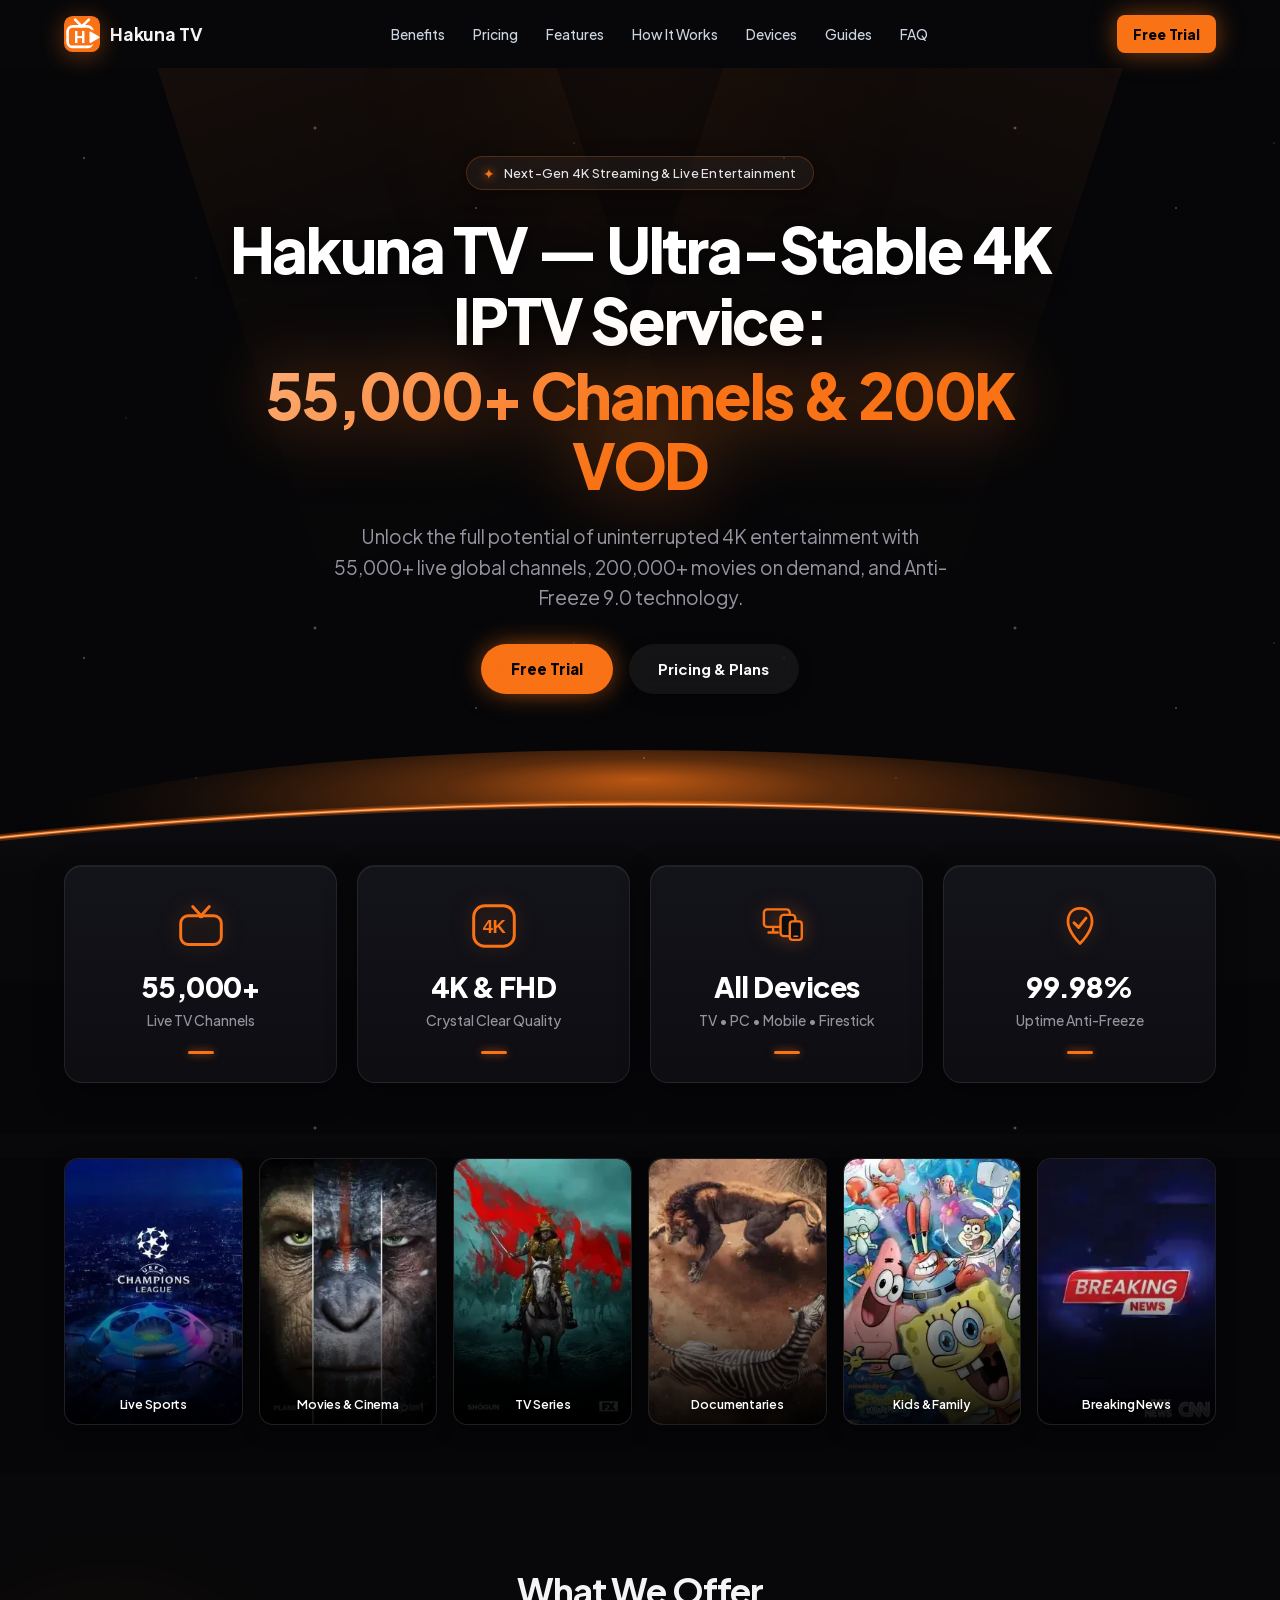
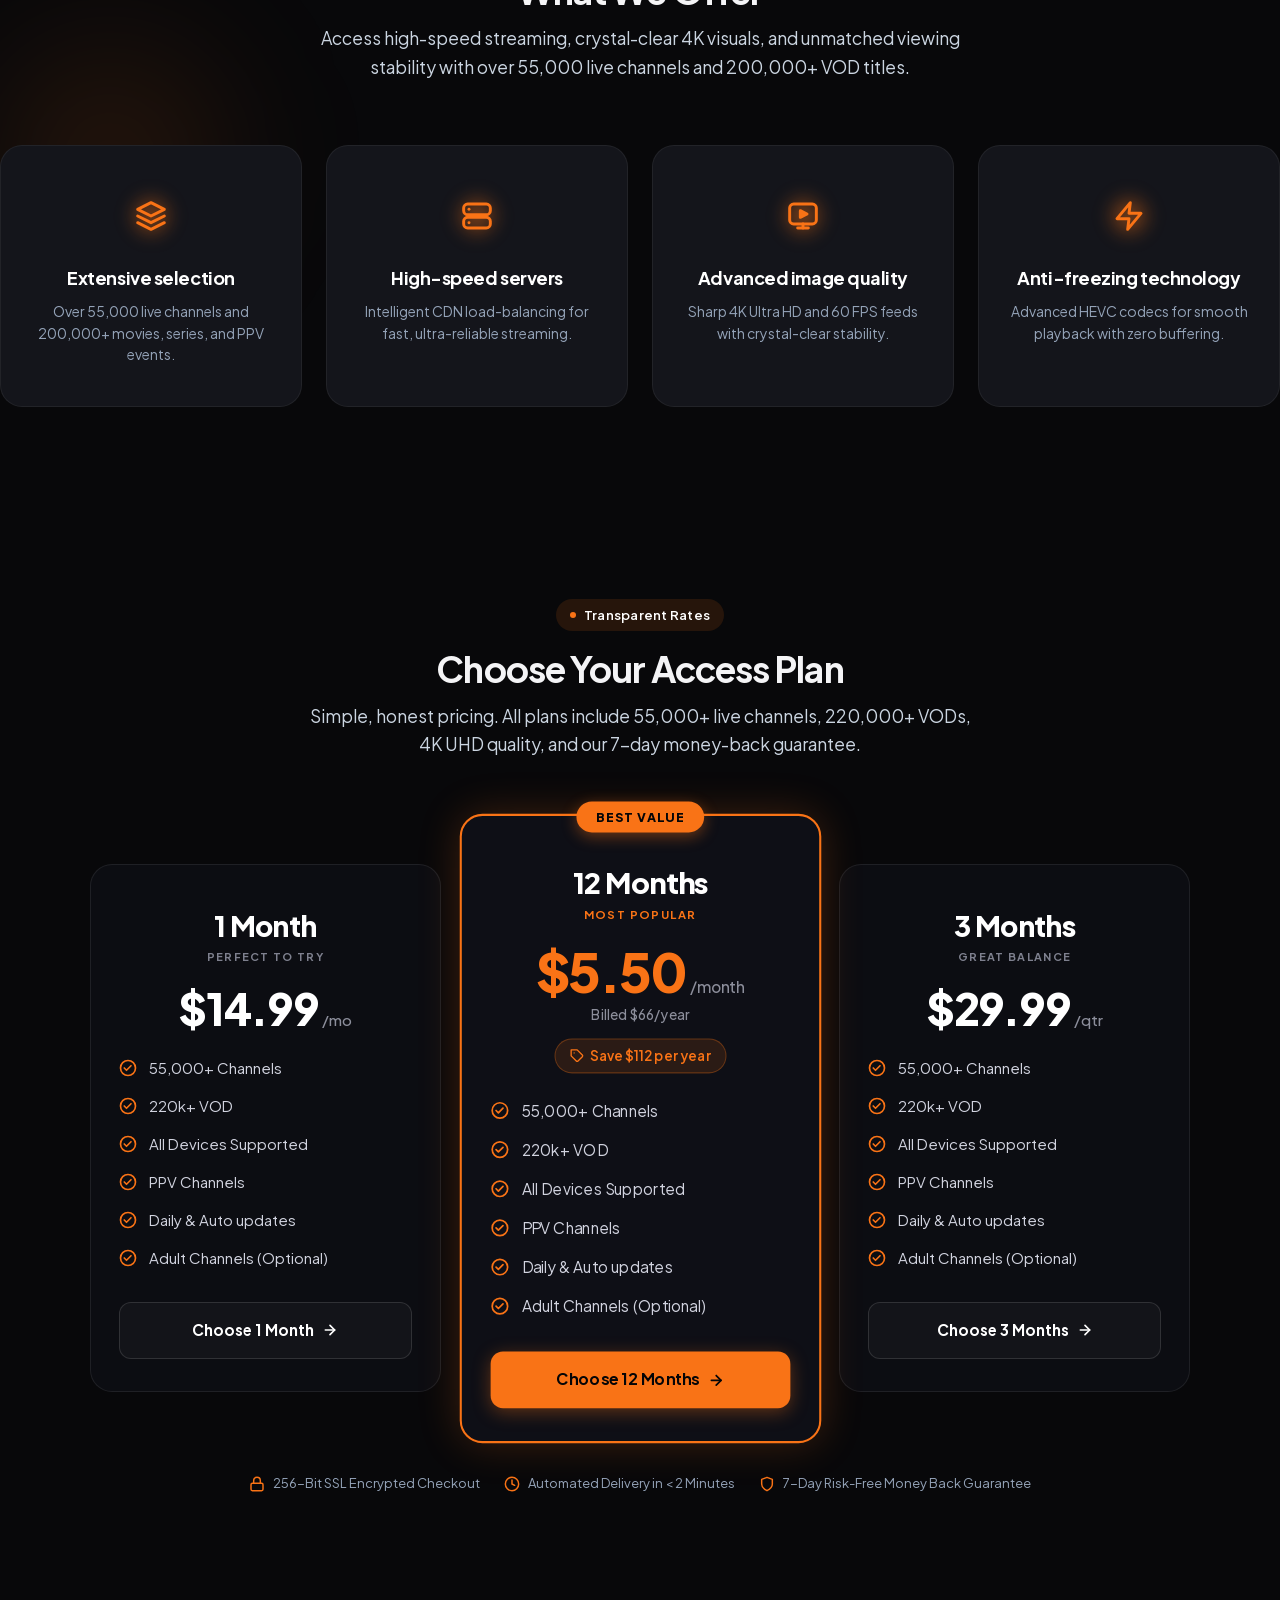
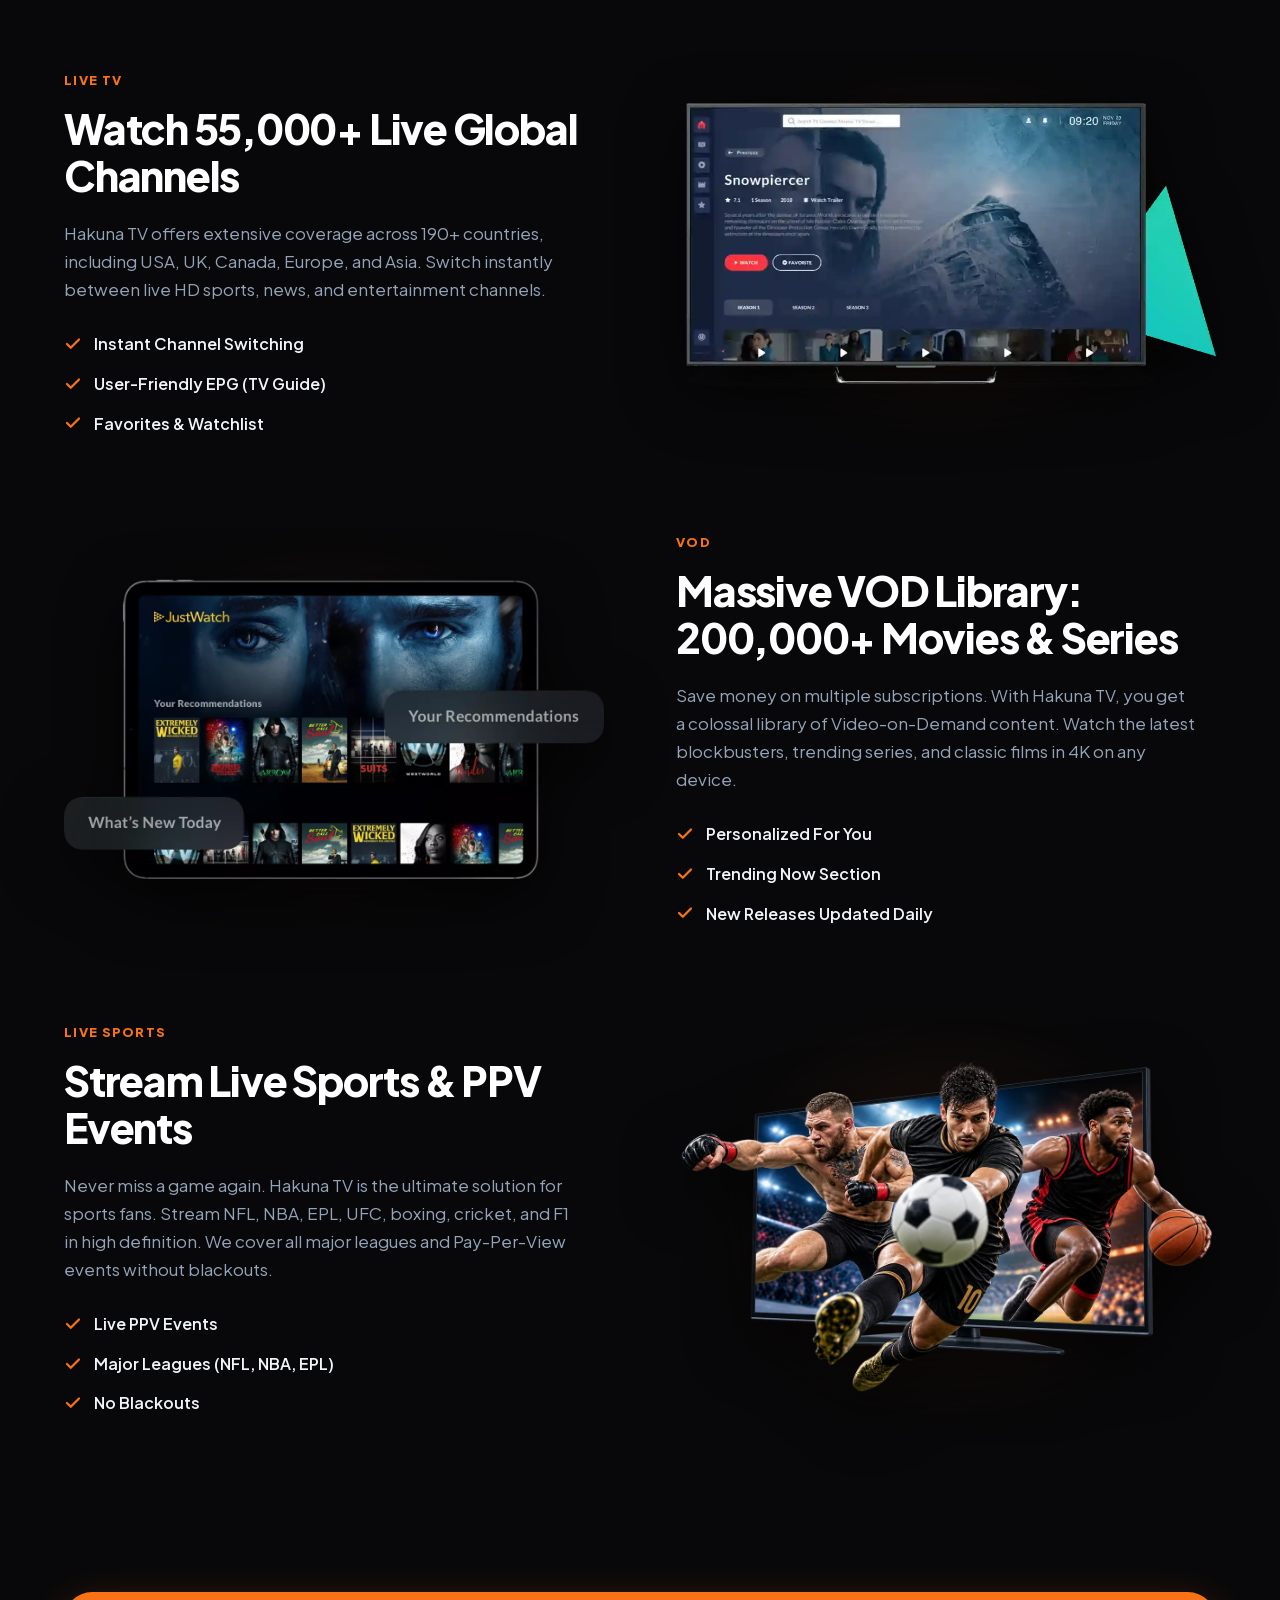
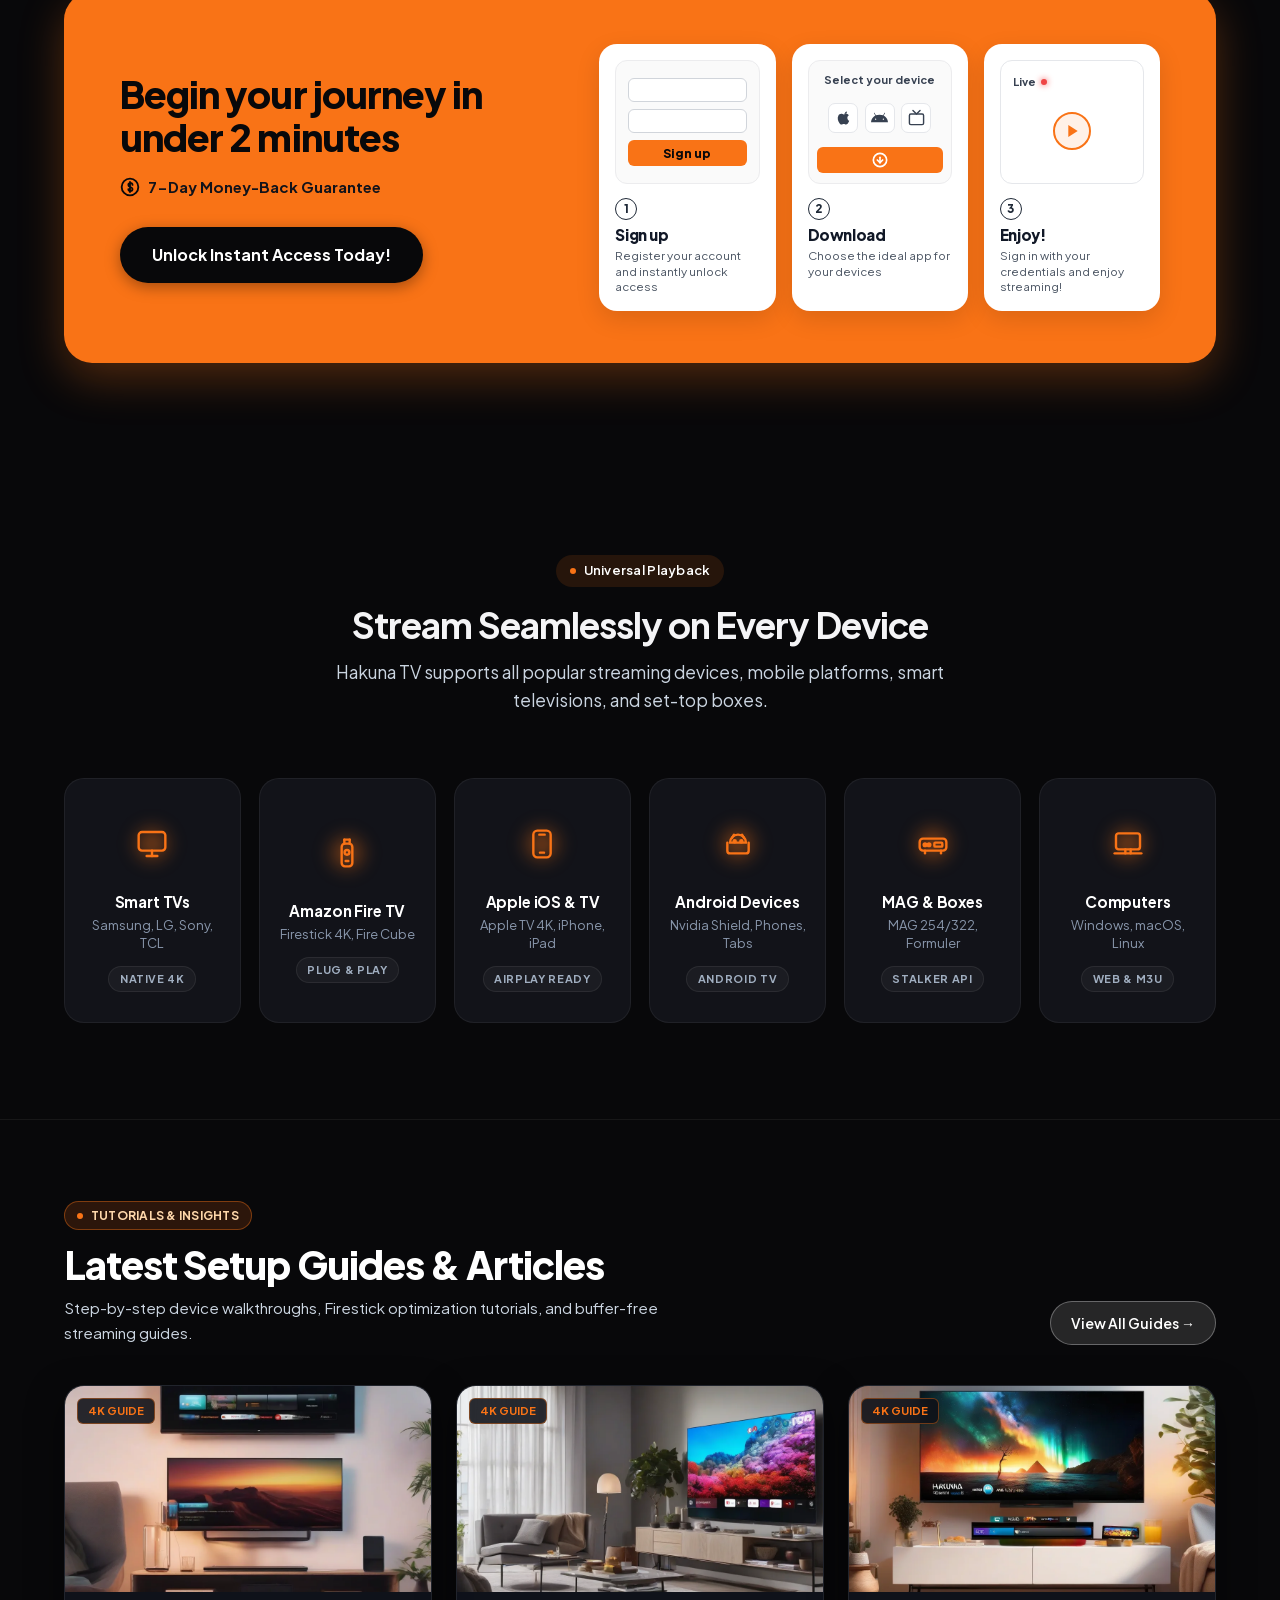
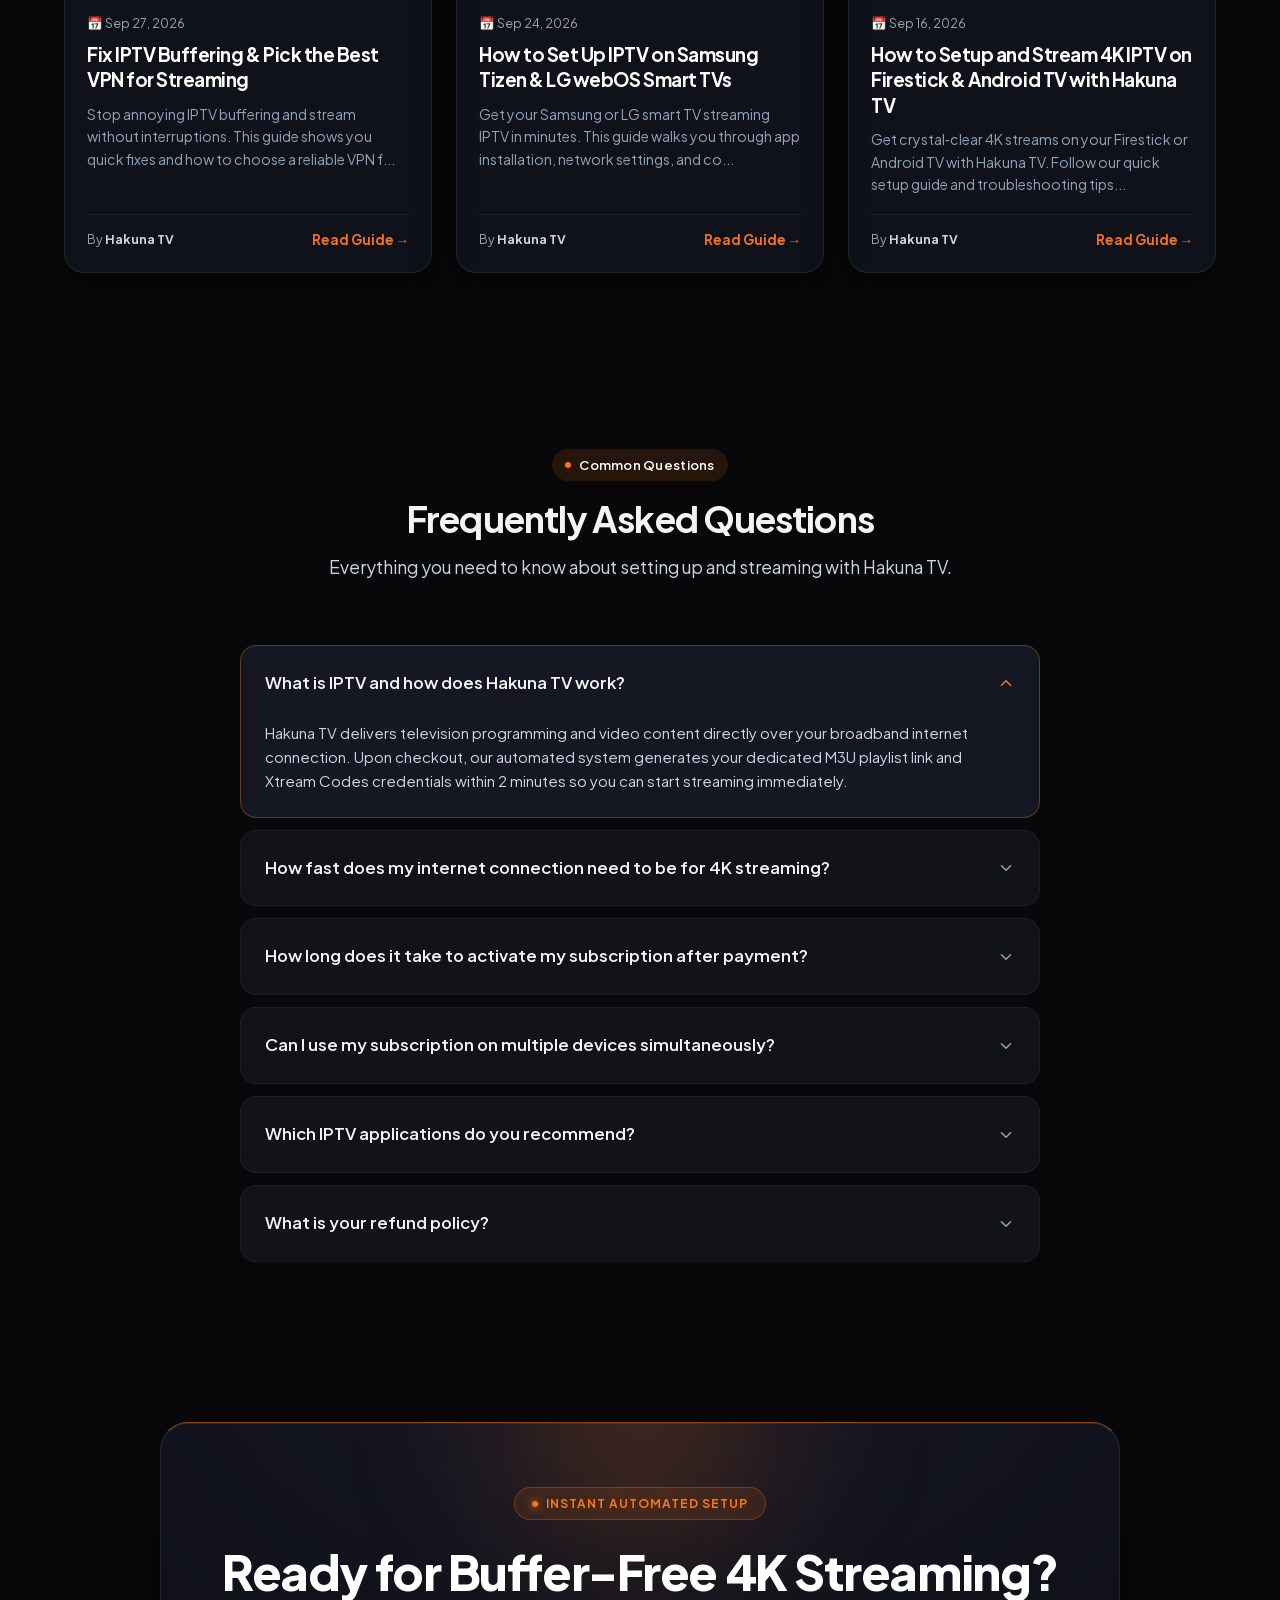
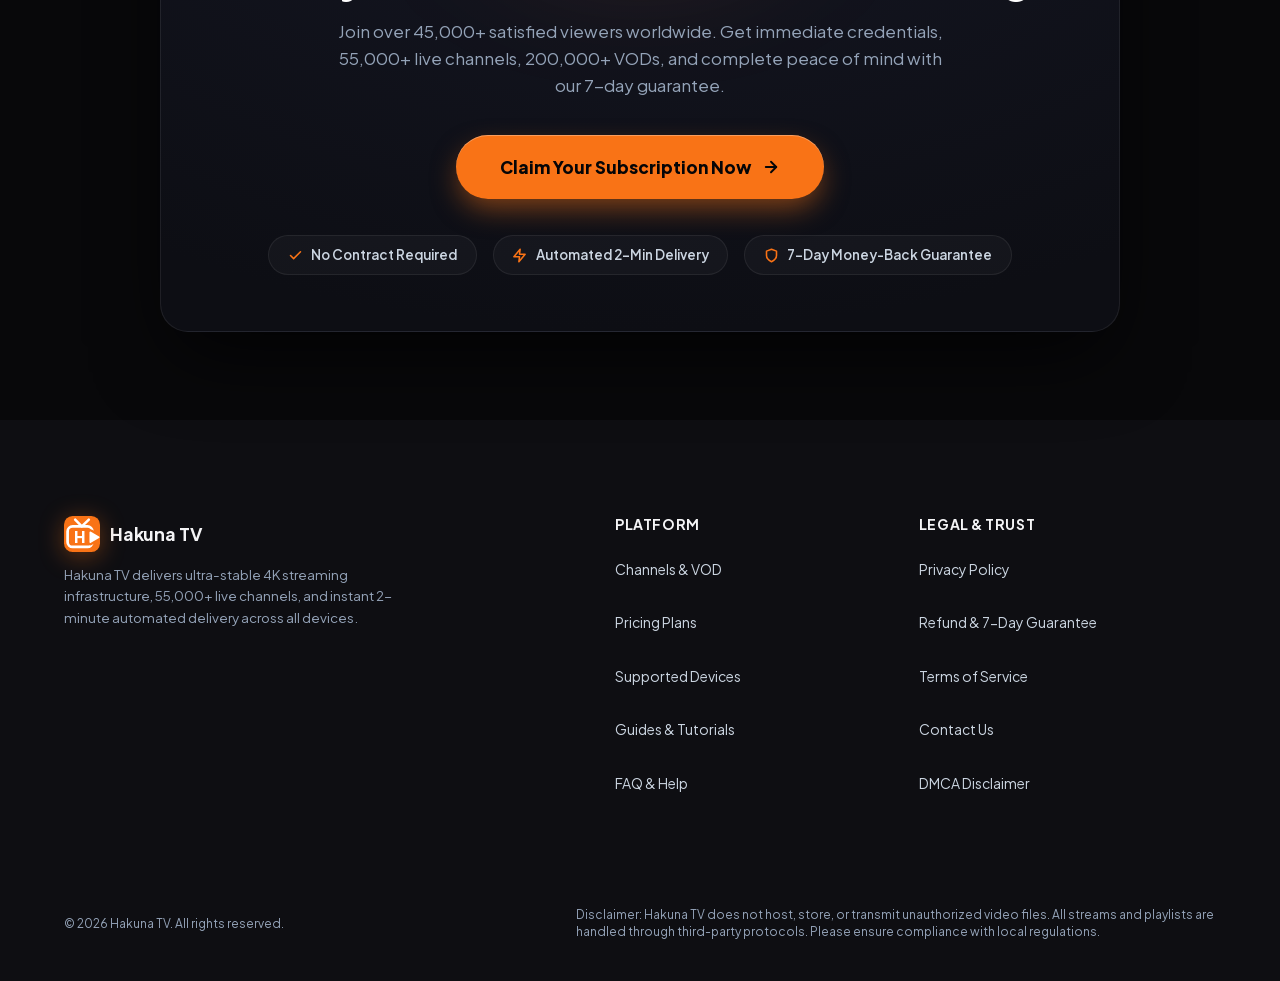
==== commit d7468988: "Deploy IPTV site via TVKIX Site Manager [2026-09-27T14:10:21.044Z]" ====
--- a/index.html
+++ b/index.html
@@ -13,9 +13,9 @@
   <meta name="theme-color" content="#08080a">
 
   <!-- Pure SVG Dynamic Brand Favicon & App Icons (Google SEO Compliant) -->
-  <link rel="icon" type="image/svg+xml" href="data:image/svg+xml;utf8,%3Csvg%20xmlns%3D%22http%3A%2F%2Fwww.w3.org%2F2000%2Fsvg%22%20viewBox%3D%220%200%20100%20100%22%20width%3D%22100%25%22%20height%3D%22100%25%22%3E%0A%20%20%3Cdefs%3E%0A%20%20%20%20%3ClinearGradient%20id%3D%22tvkixBrandGrad%22%20x1%3D%220%25%22%20y1%3D%220%25%22%20x2%3D%22100%25%22%20y2%3D%22100%25%22%3E%0A%20%20%20%20%20%20%3Cstop%20offset%3D%220%25%22%20stop-color%3D%22%23f97316%22%2F%3E%0A%20%20%20%20%20%20%3Cstop%20offset%3D%22100%25%22%20stop-color%3D%22%23f97316%22%2F%3E%0A%20%20%20%20%3C%2FlinearGradient%3E%0A%20%20%20%20%3Cmask%20id%3D%22tvCutout_nfanfb%22%3E%0A%20%20%20%20%20%20%3Crect%20width%3D%22100%22%20height%3D%22100%22%20fill%3D%22%23ffffff%22%2F%3E%0A%20%20%20%20%20%20%3Cpath%20d%3D%22M%2073.5%2046%20L%2096%2059%20L%2073.5%2072%20Z%22%20fill%3D%22%23000000%22%20stroke%3D%22%23000000%22%20stroke-width%3D%2218.5%22%20stroke-linejoin%3D%22round%22%20stroke-linecap%3D%22round%22%2F%3E%0A%20%20%20%20%3C%2Fmask%3E%0A%20%20%3C%2Fdefs%3E%0A%20%20%3Crect%20width%3D%22100%22%20height%3D%22100%22%20rx%3D%2224%22%20fill%3D%22url(%23tvkixBrandGrad)%22%2F%3E%0A%20%20%3Cpath%20d%3D%22M%2031%2010%20L%2049.5%2029%20L%2069%2010%22%20fill%3D%22none%22%20stroke%3D%22%23ffffff%22%20stroke-width%3D%227%22%20stroke-linecap%3D%22round%22%20stroke-linejoin%3D%22round%22%2F%3E%0A%20%20%3Crect%20x%3D%2210%22%20y%3D%2229%22%20width%3D%2269%22%20height%3D%2257%22%20rx%3D%2214%22%20fill%3D%22none%22%20stroke%3D%22%23ffffff%22%20stroke-width%3D%227.5%22%20stroke-linejoin%3D%22round%22%20stroke-linecap%3D%22round%22%20mask%3D%22url(%23tvCutout_nfanfb)%22%2F%3E%0A%20%20%3Cpath%20d%3D%22M%2073.5%2046%20L%2096%2059%20L%2073.5%2072%20Z%22%20fill%3D%22%23ffffff%22%20stroke%3D%22%23ffffff%22%20stroke-width%3D%225.5%22%20stroke-linejoin%3D%22round%22%20stroke-linecap%3D%22round%22%2F%3E%0A%20%20%3Ctext%20x%3D%2244%22%20y%3D%2258%22%20font-family%3D%22-apple-system%2C%20BlinkMacSystemFont%2C%20'Plus%20Jakarta%20Sans'%2C%20'Arial%20Black'%2C%20'Montserrat'%2C%20sans-serif%22%20font-size%3D%2244%22%20font-weight%3D%22900%22%20fill%3D%22%23ffffff%22%20text-anchor%3D%22middle%22%20dominant-baseline%3D%22central%22%3EH%3C%2Ftext%3E%0A%3C%2Fsvg%3E">
+  <link rel="icon" type="image/svg+xml" href="data:image/svg+xml;utf8,%3Csvg%20xmlns%3D%22http%3A%2F%2Fwww.w3.org%2F2000%2Fsvg%22%20viewBox%3D%220%200%20100%20100%22%20width%3D%22100%25%22%20height%3D%22100%25%22%3E%0A%20%20%3Cdefs%3E%0A%20%20%20%20%3ClinearGradient%20id%3D%22tvkixBrandGrad%22%20x1%3D%220%25%22%20y1%3D%220%25%22%20x2%3D%22100%25%22%20y2%3D%22100%25%22%3E%0A%20%20%20%20%20%20%3Cstop%20offset%3D%220%25%22%20stop-color%3D%22%23f97316%22%2F%3E%0A%20%20%20%20%20%20%3Cstop%20offset%3D%22100%25%22%20stop-color%3D%22%23f97316%22%2F%3E%0A%20%20%20%20%3C%2FlinearGradient%3E%0A%20%20%20%20%3Cmask%20id%3D%22tvCutout_jruvdw%22%3E%0A%20%20%20%20%20%20%3Crect%20width%3D%22100%22%20height%3D%22100%22%20fill%3D%22%23ffffff%22%2F%3E%0A%20%20%20%20%20%20%3Cpath%20d%3D%22M%2073.5%2046%20L%2096%2059%20L%2073.5%2072%20Z%22%20fill%3D%22%23000000%22%20stroke%3D%22%23000000%22%20stroke-width%3D%2218.5%22%20stroke-linejoin%3D%22round%22%20stroke-linecap%3D%22round%22%2F%3E%0A%20%20%20%20%3C%2Fmask%3E%0A%20%20%3C%2Fdefs%3E%0A%20%20%3Crect%20width%3D%22100%22%20height%3D%22100%22%20rx%3D%2224%22%20fill%3D%22url(%23tvkixBrandGrad)%22%2F%3E%0A%20%20%3Cpath%20d%3D%22M%2031%2010%20L%2049.5%2029%20L%2069%2010%22%20fill%3D%22none%22%20stroke%3D%22%23ffffff%22%20stroke-width%3D%227%22%20stroke-linecap%3D%22round%22%20stroke-linejoin%3D%22round%22%2F%3E%0A%20%20%3Crect%20x%3D%2210%22%20y%3D%2229%22%20width%3D%2269%22%20height%3D%2257%22%20rx%3D%2214%22%20fill%3D%22none%22%20stroke%3D%22%23ffffff%22%20stroke-width%3D%227.5%22%20stroke-linejoin%3D%22round%22%20stroke-linecap%3D%22round%22%20mask%3D%22url(%23tvCutout_jruvdw)%22%2F%3E%0A%20%20%3Cpath%20d%3D%22M%2073.5%2046%20L%2096%2059%20L%2073.5%2072%20Z%22%20fill%3D%22%23ffffff%22%20stroke%3D%22%23ffffff%22%20stroke-width%3D%225.5%22%20stroke-linejoin%3D%22round%22%20stroke-linecap%3D%22round%22%2F%3E%0A%20%20%3Ctext%20x%3D%2244%22%20y%3D%2258%22%20font-family%3D%22-apple-system%2C%20BlinkMacSystemFont%2C%20'Plus%20Jakarta%20Sans'%2C%20'Arial%20Black'%2C%20'Montserrat'%2C%20sans-serif%22%20font-size%3D%2244%22%20font-weight%3D%22900%22%20fill%3D%22%23ffffff%22%20text-anchor%3D%22middle%22%20dominant-baseline%3D%22central%22%3EH%3C%2Ftext%3E%0A%3C%2Fsvg%3E">
   <link rel="alternate icon" type="image/svg+xml" href="/assets/favicon.svg">
-  <link rel="apple-touch-icon" href="data:image/svg+xml;utf8,%3Csvg%20xmlns%3D%22http%3A%2F%2Fwww.w3.org%2F2000%2Fsvg%22%20viewBox%3D%220%200%20100%20100%22%20width%3D%22100%25%22%20height%3D%22100%25%22%3E%0A%20%20%3Cdefs%3E%0A%20%20%20%20%3ClinearGradient%20id%3D%22tvkixBrandGrad%22%20x1%3D%220%25%22%20y1%3D%220%25%22%20x2%3D%22100%25%22%20y2%3D%22100%25%22%3E%0A%20%20%20%20%20%20%3Cstop%20offset%3D%220%25%22%20stop-color%3D%22%23f97316%22%2F%3E%0A%20%20%20%20%20%20%3Cstop%20offset%3D%22100%25%22%20stop-color%3D%22%23f97316%22%2F%3E%0A%20%20%20%20%3C%2FlinearGradient%3E%0A%20%20%20%20%3Cmask%20id%3D%22tvCutout_nfanfb%22%3E%0A%20%20%20%20%20%20%3Crect%20width%3D%22100%22%20height%3D%22100%22%20fill%3D%22%23ffffff%22%2F%3E%0A%20%20%20%20%20%20%3Cpath%20d%3D%22M%2073.5%2046%20L%2096%2059%20L%2073.5%2072%20Z%22%20fill%3D%22%23000000%22%20stroke%3D%22%23000000%22%20stroke-width%3D%2218.5%22%20stroke-linejoin%3D%22round%22%20stroke-linecap%3D%22round%22%2F%3E%0A%20%20%20%20%3C%2Fmask%3E%0A%20%20%3C%2Fdefs%3E%0A%20%20%3Crect%20width%3D%22100%22%20height%3D%22100%22%20rx%3D%2224%22%20fill%3D%22url(%23tvkixBrandGrad)%22%2F%3E%0A%20%20%3Cpath%20d%3D%22M%2031%2010%20L%2049.5%2029%20L%2069%2010%22%20fill%3D%22none%22%20stroke%3D%22%23ffffff%22%20stroke-width%3D%227%22%20stroke-linecap%3D%22round%22%20stroke-linejoin%3D%22round%22%2F%3E%0A%20%20%3Crect%20x%3D%2210%22%20y%3D%2229%22%20width%3D%2269%22%20height%3D%2257%22%20rx%3D%2214%22%20fill%3D%22none%22%20stroke%3D%22%23ffffff%22%20stroke-width%3D%227.5%22%20stroke-linejoin%3D%22round%22%20stroke-linecap%3D%22round%22%20mask%3D%22url(%23tvCutout_nfanfb)%22%2F%3E%0A%20%20%3Cpath%20d%3D%22M%2073.5%2046%20L%2096%2059%20L%2073.5%2072%20Z%22%20fill%3D%22%23ffffff%22%20stroke%3D%22%23ffffff%22%20stroke-width%3D%225.5%22%20stroke-linejoin%3D%22round%22%20stroke-linecap%3D%22round%22%2F%3E%0A%20%20%3Ctext%20x%3D%2244%22%20y%3D%2258%22%20font-family%3D%22-apple-system%2C%20BlinkMacSystemFont%2C%20'Plus%20Jakarta%20Sans'%2C%20'Arial%20Black'%2C%20'Montserrat'%2C%20sans-serif%22%20font-size%3D%2244%22%20font-weight%3D%22900%22%20fill%3D%22%23ffffff%22%20text-anchor%3D%22middle%22%20dominant-baseline%3D%22central%22%3EH%3C%2Ftext%3E%0A%3C%2Fsvg%3E">
+  <link rel="apple-touch-icon" href="data:image/svg+xml;utf8,%3Csvg%20xmlns%3D%22http%3A%2F%2Fwww.w3.org%2F2000%2Fsvg%22%20viewBox%3D%220%200%20100%20100%22%20width%3D%22100%25%22%20height%3D%22100%25%22%3E%0A%20%20%3Cdefs%3E%0A%20%20%20%20%3ClinearGradient%20id%3D%22tvkixBrandGrad%22%20x1%3D%220%25%22%20y1%3D%220%25%22%20x2%3D%22100%25%22%20y2%3D%22100%25%22%3E%0A%20%20%20%20%20%20%3Cstop%20offset%3D%220%25%22%20stop-color%3D%22%23f97316%22%2F%3E%0A%20%20%20%20%20%20%3Cstop%20offset%3D%22100%25%22%20stop-color%3D%22%23f97316%22%2F%3E%0A%20%20%20%20%3C%2FlinearGradient%3E%0A%20%20%20%20%3Cmask%20id%3D%22tvCutout_jruvdw%22%3E%0A%20%20%20%20%20%20%3Crect%20width%3D%22100%22%20height%3D%22100%22%20fill%3D%22%23ffffff%22%2F%3E%0A%20%20%20%20%20%20%3Cpath%20d%3D%22M%2073.5%2046%20L%2096%2059%20L%2073.5%2072%20Z%22%20fill%3D%22%23000000%22%20stroke%3D%22%23000000%22%20stroke-width%3D%2218.5%22%20stroke-linejoin%3D%22round%22%20stroke-linecap%3D%22round%22%2F%3E%0A%20%20%20%20%3C%2Fmask%3E%0A%20%20%3C%2Fdefs%3E%0A%20%20%3Crect%20width%3D%22100%22%20height%3D%22100%22%20rx%3D%2224%22%20fill%3D%22url(%23tvkixBrandGrad)%22%2F%3E%0A%20%20%3Cpath%20d%3D%22M%2031%2010%20L%2049.5%2029%20L%2069%2010%22%20fill%3D%22none%22%20stroke%3D%22%23ffffff%22%20stroke-width%3D%227%22%20stroke-linecap%3D%22round%22%20stroke-linejoin%3D%22round%22%2F%3E%0A%20%20%3Crect%20x%3D%2210%22%20y%3D%2229%22%20width%3D%2269%22%20height%3D%2257%22%20rx%3D%2214%22%20fill%3D%22none%22%20stroke%3D%22%23ffffff%22%20stroke-width%3D%227.5%22%20stroke-linejoin%3D%22round%22%20stroke-linecap%3D%22round%22%20mask%3D%22url(%23tvCutout_jruvdw)%22%2F%3E%0A%20%20%3Cpath%20d%3D%22M%2073.5%2046%20L%2096%2059%20L%2073.5%2072%20Z%22%20fill%3D%22%23ffffff%22%20stroke%3D%22%23ffffff%22%20stroke-width%3D%225.5%22%20stroke-linejoin%3D%22round%22%20stroke-linecap%3D%22round%22%2F%3E%0A%20%20%3Ctext%20x%3D%2244%22%20y%3D%2258%22%20font-family%3D%22-apple-system%2C%20BlinkMacSystemFont%2C%20'Plus%20Jakarta%20Sans'%2C%20'Arial%20Black'%2C%20'Montserrat'%2C%20sans-serif%22%20font-size%3D%2244%22%20font-weight%3D%22900%22%20fill%3D%22%23ffffff%22%20text-anchor%3D%22middle%22%20dominant-baseline%3D%22central%22%3EH%3C%2Ftext%3E%0A%3C%2Fsvg%3E">
   <link rel="manifest" href="site.webmanifest">
 
   <!-- Open Graph / Facebook -->
@@ -445,14 +445,14 @@
       <stop offset="0%" stop-color="#f97316"/>
       <stop offset="100%" stop-color="#f97316"/>
     </linearGradient>
-    <mask id="tvCutout_oyhhz5">
+    <mask id="tvCutout_3a7x7t">
       <rect width="100" height="100" fill="#ffffff"/>
       <path d="M 73.5 46 L 96 59 L 73.5 72 Z" fill="#000000" stroke="#000000" stroke-width="18.5" stroke-linejoin="round" stroke-linecap="round"/>
     </mask>
   </defs>
   <rect width="100" height="100" rx="24" fill="url(#tvkixBrandGrad)"/>
   <path d="M 31 10 L 49.5 29 L 69 10" fill="none" stroke="#ffffff" stroke-width="7" stroke-linecap="round" stroke-linejoin="round"/>
-  <rect x="10" y="29" width="69" height="57" rx="14" fill="none" stroke="#ffffff" stroke-width="7.5" stroke-linejoin="round" stroke-linecap="round" mask="url(#tvCutout_oyhhz5)"/>
+  <rect x="10" y="29" width="69" height="57" rx="14" fill="none" stroke="#ffffff" stroke-width="7.5" stroke-linejoin="round" stroke-linecap="round" mask="url(#tvCutout_3a7x7t)"/>
   <path d="M 73.5 46 L 96 59 L 73.5 72 Z" fill="#ffffff" stroke="#ffffff" stroke-width="5.5" stroke-linejoin="round" stroke-linecap="round"/>
   <text x="44" y="58" font-family="-apple-system, BlinkMacSystemFont, 'Plus Jakarta Sans', 'Arial Black', 'Montserrat', sans-serif" font-size="44" font-weight="900" fill="#ffffff" text-anchor="middle" dominant-baseline="central">H</text>
 </svg></span>
@@ -1332,6 +1332,25 @@
 
                     <div style="display: grid; grid-template-columns: repeat(auto-fit, minmax(300px, 1fr)); gap: 24px;">
                       
+                    <article style="background: rgba(18, 22, 32, 0.75); border: 1px solid rgba(255, 255, 255, 0.08); border-radius: 20px; overflow: hidden; display: flex; flex-direction: column; transition: transform 0.2s ease, border-color 0.2s ease; box-shadow: 0 12px 35px rgba(0,0,0,0.5);">
+                      <a href="fix-iptv-buffering-best-vpn-streaming.html" style="position: relative; display: block; overflow: hidden; aspect-ratio: 16/9; background: #0a0c10;">
+                        <img src="/images/posts/fix-iptv-buffering-best-vpn-streaming-1790518201935.webp" alt="Fix IPTV Buffering & Pick the Best VPN for Streaming" style="width: 100%; height: 100%; object-fit: cover;" loading="lazy">
+                        <span style="position: absolute; top: 12px; left: 12px; background: rgba(15, 18, 25, 0.88); backdrop-filter: blur(8px); border: 1px solid #f9731666; color: #f97316; padding: 3px 10px; border-radius: 6px; font-size: 0.7rem; font-weight: 700;">4K GUIDE</span>
+                      </a>
+                      <div style="padding: 22px; display: flex; flex-direction: column; flex-grow: 1;">
+                        <div style="font-size: 0.78rem; color: #94a3b8; margin-bottom: 8px;">📅 Sep 27, 2026</div>
+                        <h3 style="font-size: 1.18rem; font-weight: 700; line-height: 1.35; margin-bottom: 10px;">
+                          <a href="fix-iptv-buffering-best-vpn-streaming.html" style="color: #fff; text-decoration: none;">Fix IPTV Buffering &amp; Pick the Best VPN for Streaming</a>
+                        </h3>
+                        <p style="color: #94a3b8; font-size: 0.88rem; line-height: 1.6; margin-bottom: 18px; flex-grow: 1;">
+                          Stop annoying IPTV buffering and stream without interruptions. This guide shows you quick fixes and how to choose a reliable VPN f...
+                        </p>
+                        <div style="border-top: 1px solid rgba(255,255,255,0.06); padding-top: 14px; margin-top: auto; display: flex; justify-content: space-between; align-items: center;">
+                          <span style="font-size: 0.78rem; color: #94a3b8;">By <strong style="color: #cbd5e1;">Hakuna TV</strong></span>
+                          <a href="fix-iptv-buffering-best-vpn-streaming.html" style="color: #f97316; font-weight: 700; font-size: 0.84rem; text-decoration: none;">Read Guide &rarr;</a>
+                        </div>
+                      </div>
+                    </article>
                     <article style="background: rgba(18, 22, 32, 0.75); border: 1px solid rgba(255, 255, 255, 0.08); border-radius: 20px; overflow: hidden; display: flex; flex-direction: column; transition: transform 0.2s ease, border-color 0.2s ease; box-shadow: 0 12px 35px rgba(0,0,0,0.5);">
                       <a href="setup-iptv-samsung-tizen-lg-webos.html" style="position: relative; display: block; overflow: hidden; aspect-ratio: 16/9; background: #0a0c10;">
                         <img src="/images/posts/setup-iptv-samsung-tizen-lg-webos-1790283414620.webp" alt="How to Set Up IPTV on Samsung Tizen & LG webOS Smart TVs" style="width: 100%; height: 100%; object-fit: cover;" loading="lazy">
@@ -1499,14 +1518,14 @@
       <stop offset="0%" stop-color="#f97316"/>
       <stop offset="100%" stop-color="#f97316"/>
     </linearGradient>
-    <mask id="tvCutout_oyhhz5">
+    <mask id="tvCutout_3a7x7t">
       <rect width="100" height="100" fill="#ffffff"/>
       <path d="M 73.5 46 L 96 59 L 73.5 72 Z" fill="#000000" stroke="#000000" stroke-width="18.5" stroke-linejoin="round" stroke-linecap="round"/>
     </mask>
   </defs>
   <rect width="100" height="100" rx="24" fill="url(#tvkixBrandGrad)"/>
   <path d="M 31 10 L 49.5 29 L 69 10" fill="none" stroke="#ffffff" stroke-width="7" stroke-linecap="round" stroke-linejoin="round"/>
-  <rect x="10" y="29" width="69" height="57" rx="14" fill="none" stroke="#ffffff" stroke-width="7.5" stroke-linejoin="round" stroke-linecap="round" mask="url(#tvCutout_oyhhz5)"/>
+  <rect x="10" y="29" width="69" height="57" rx="14" fill="none" stroke="#ffffff" stroke-width="7.5" stroke-linejoin="round" stroke-linecap="round" mask="url(#tvCutout_3a7x7t)"/>
   <path d="M 73.5 46 L 96 59 L 73.5 72 Z" fill="#ffffff" stroke="#ffffff" stroke-width="5.5" stroke-linejoin="round" stroke-linecap="round"/>
   <text x="44" y="58" font-family="-apple-system, BlinkMacSystemFont, 'Plus Jakarta Sans', 'Arial Black', 'Montserrat', sans-serif" font-size="44" font-weight="900" fill="#ffffff" text-anchor="middle" dominant-baseline="central">H</text>
 </svg></span>
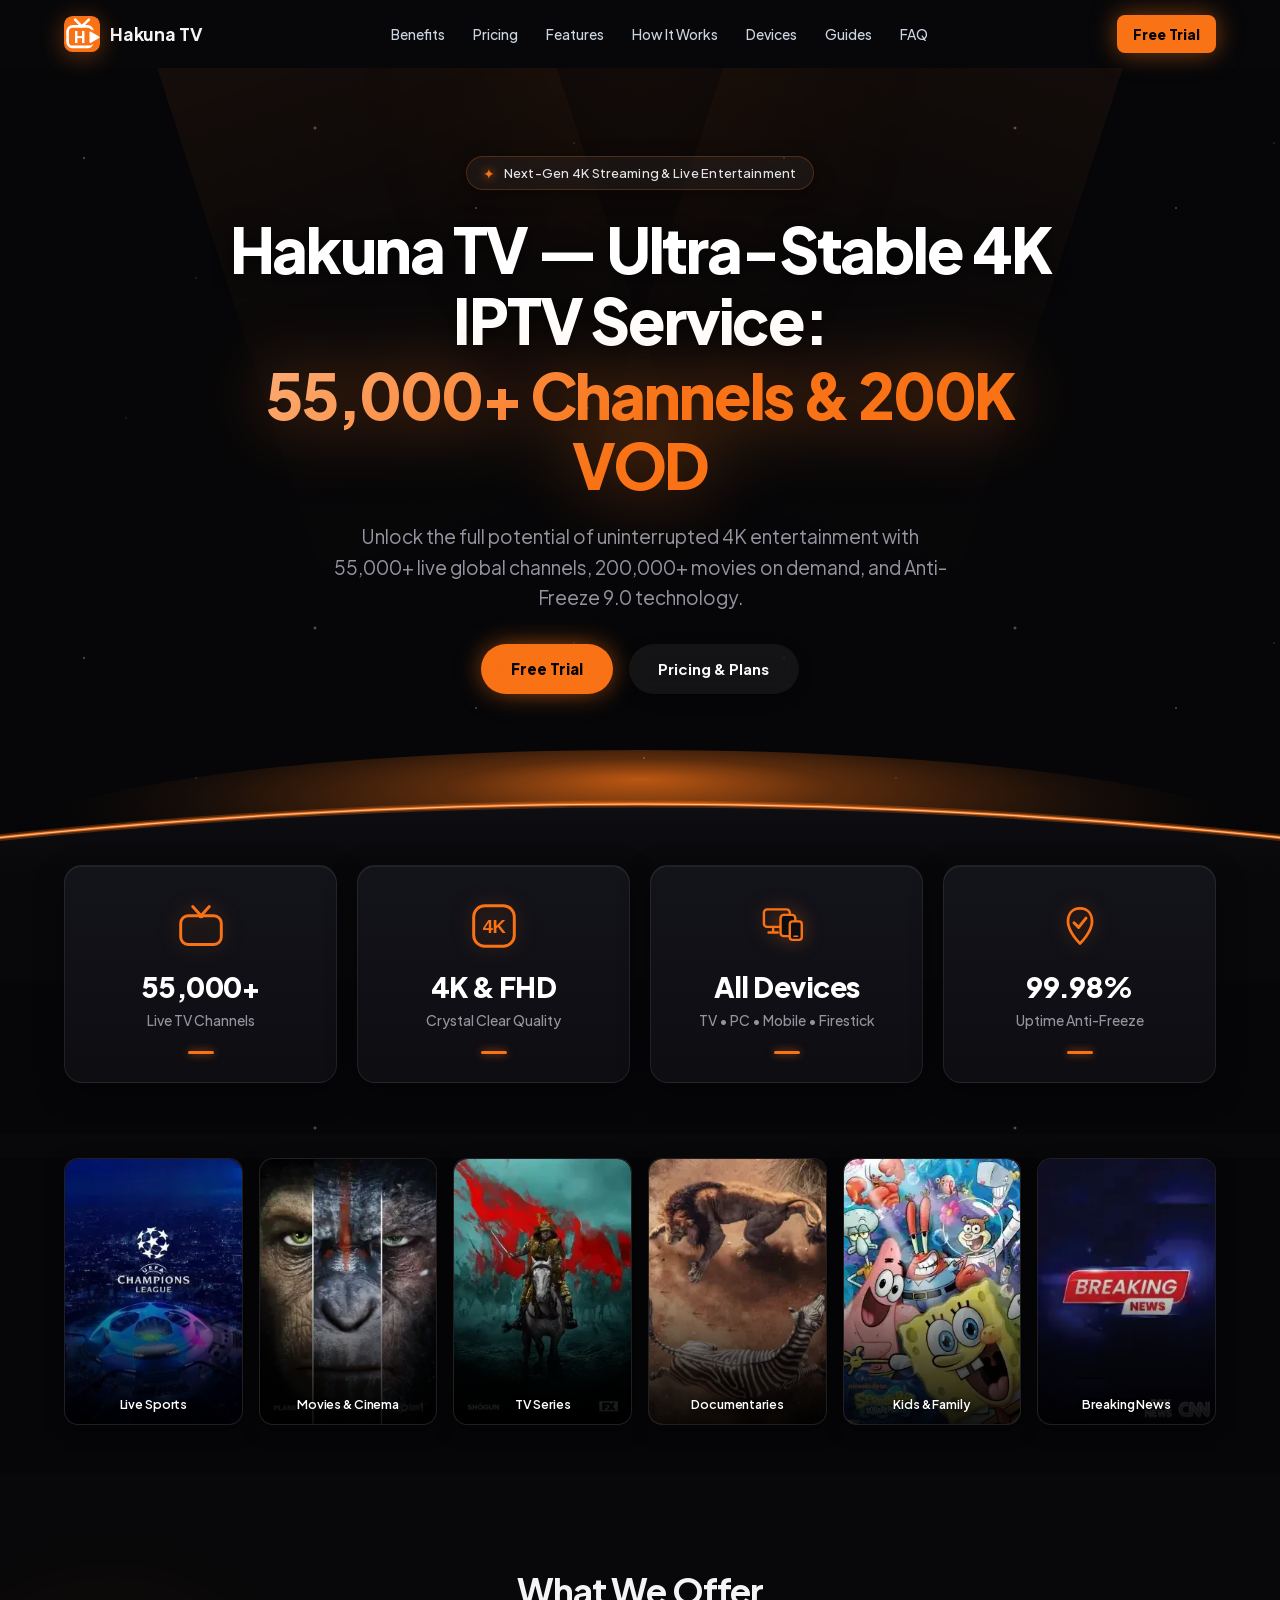
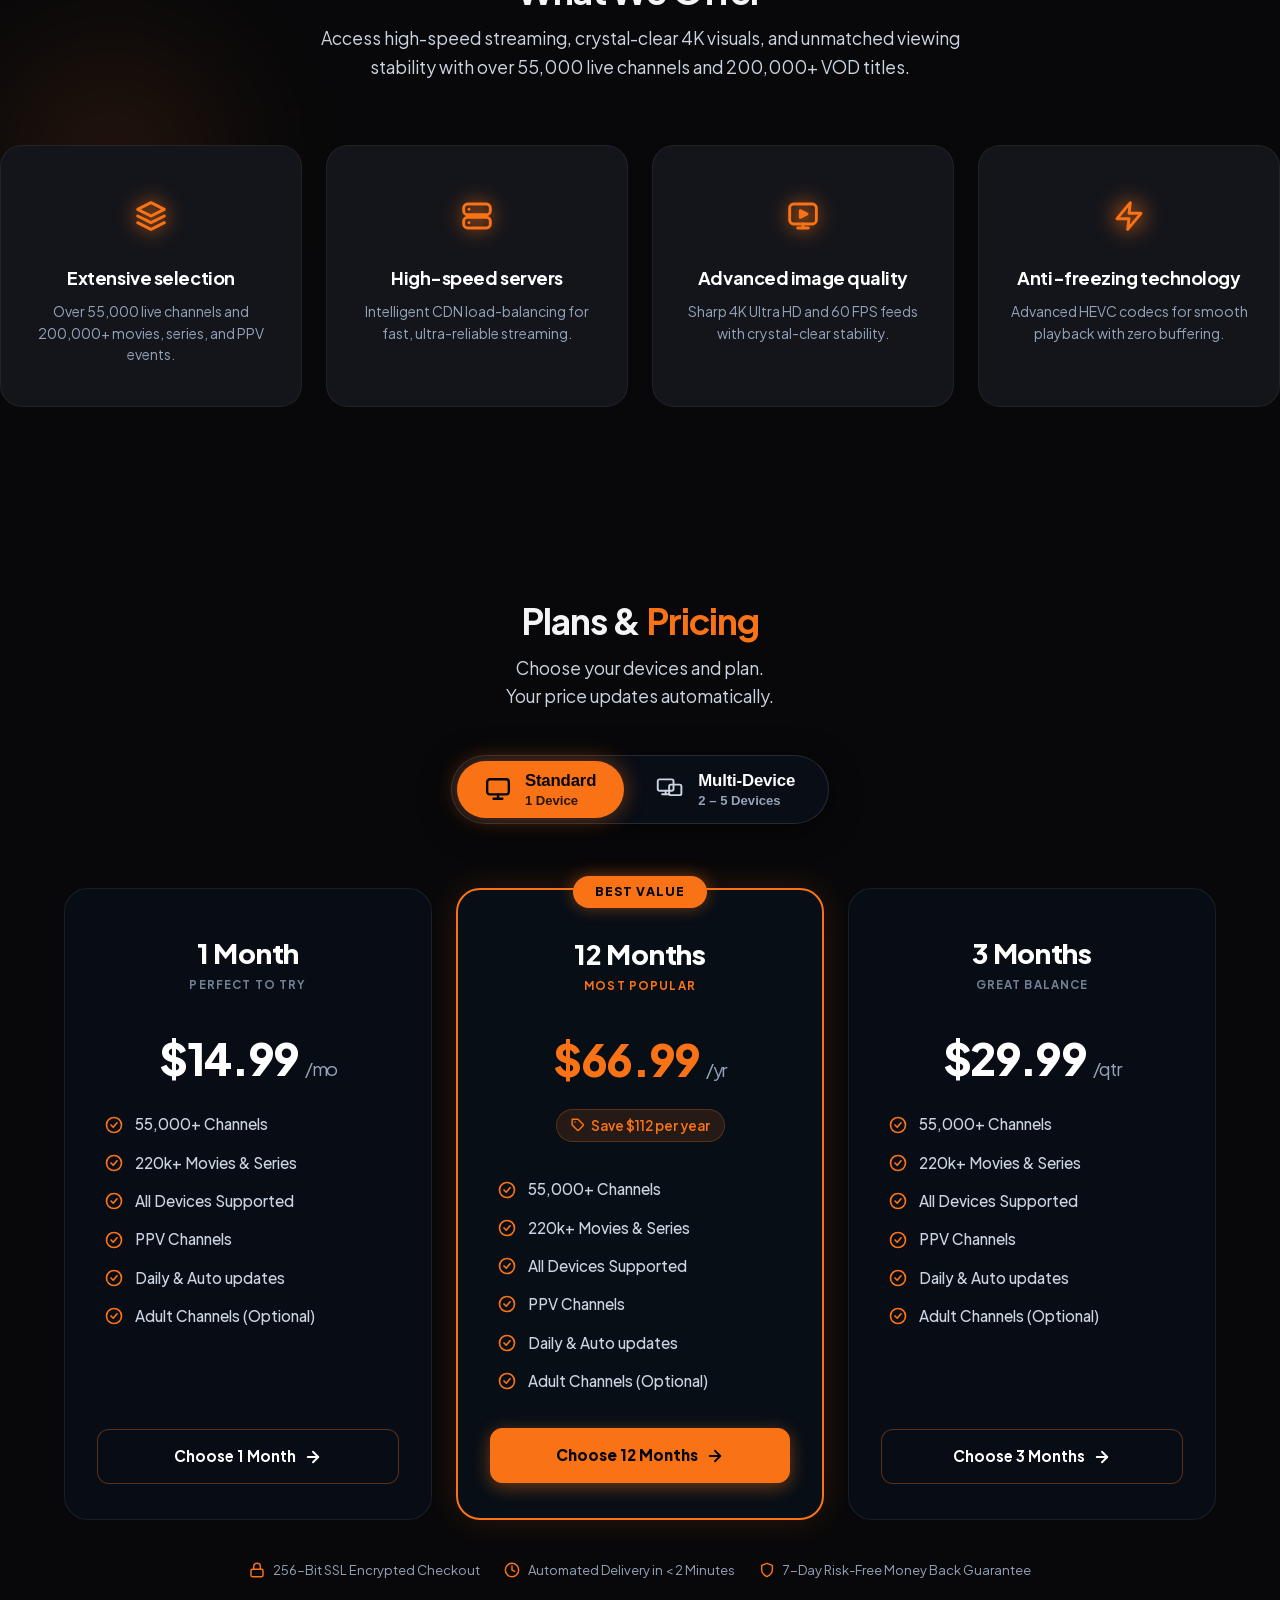
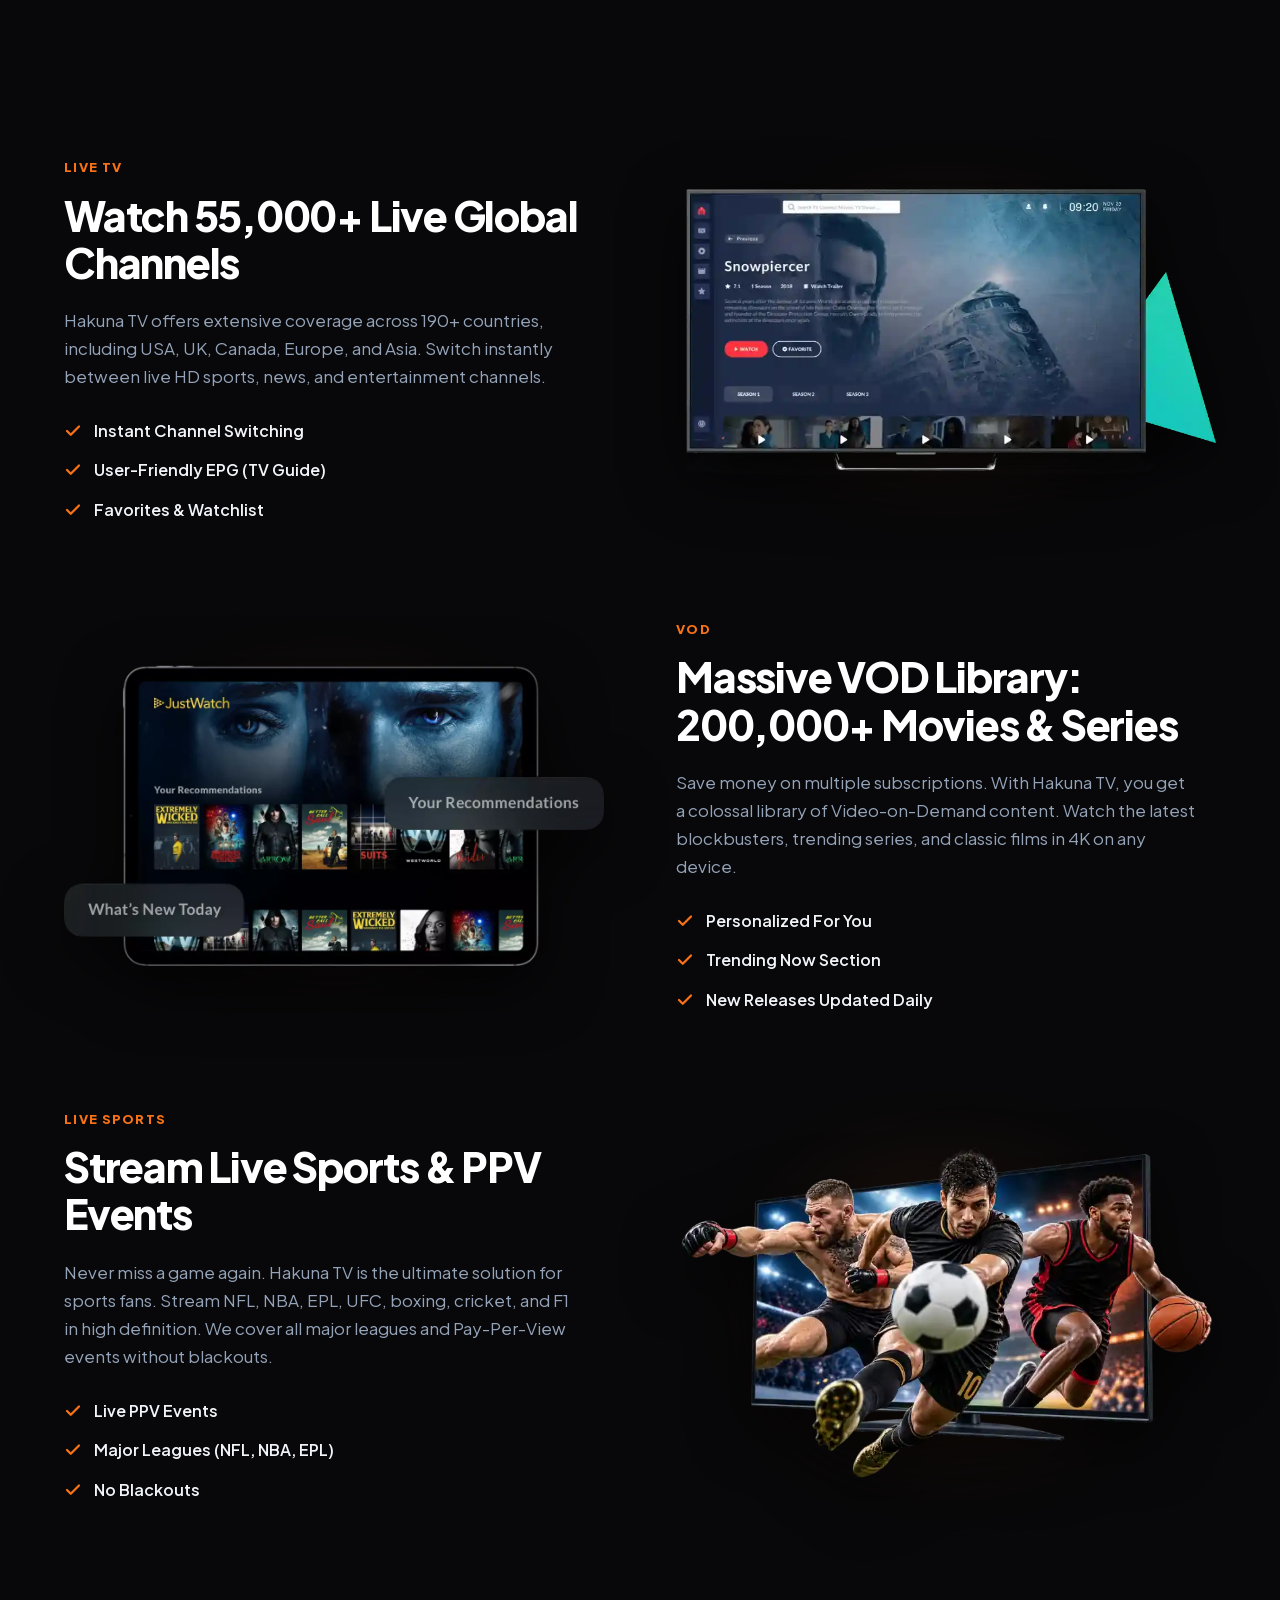
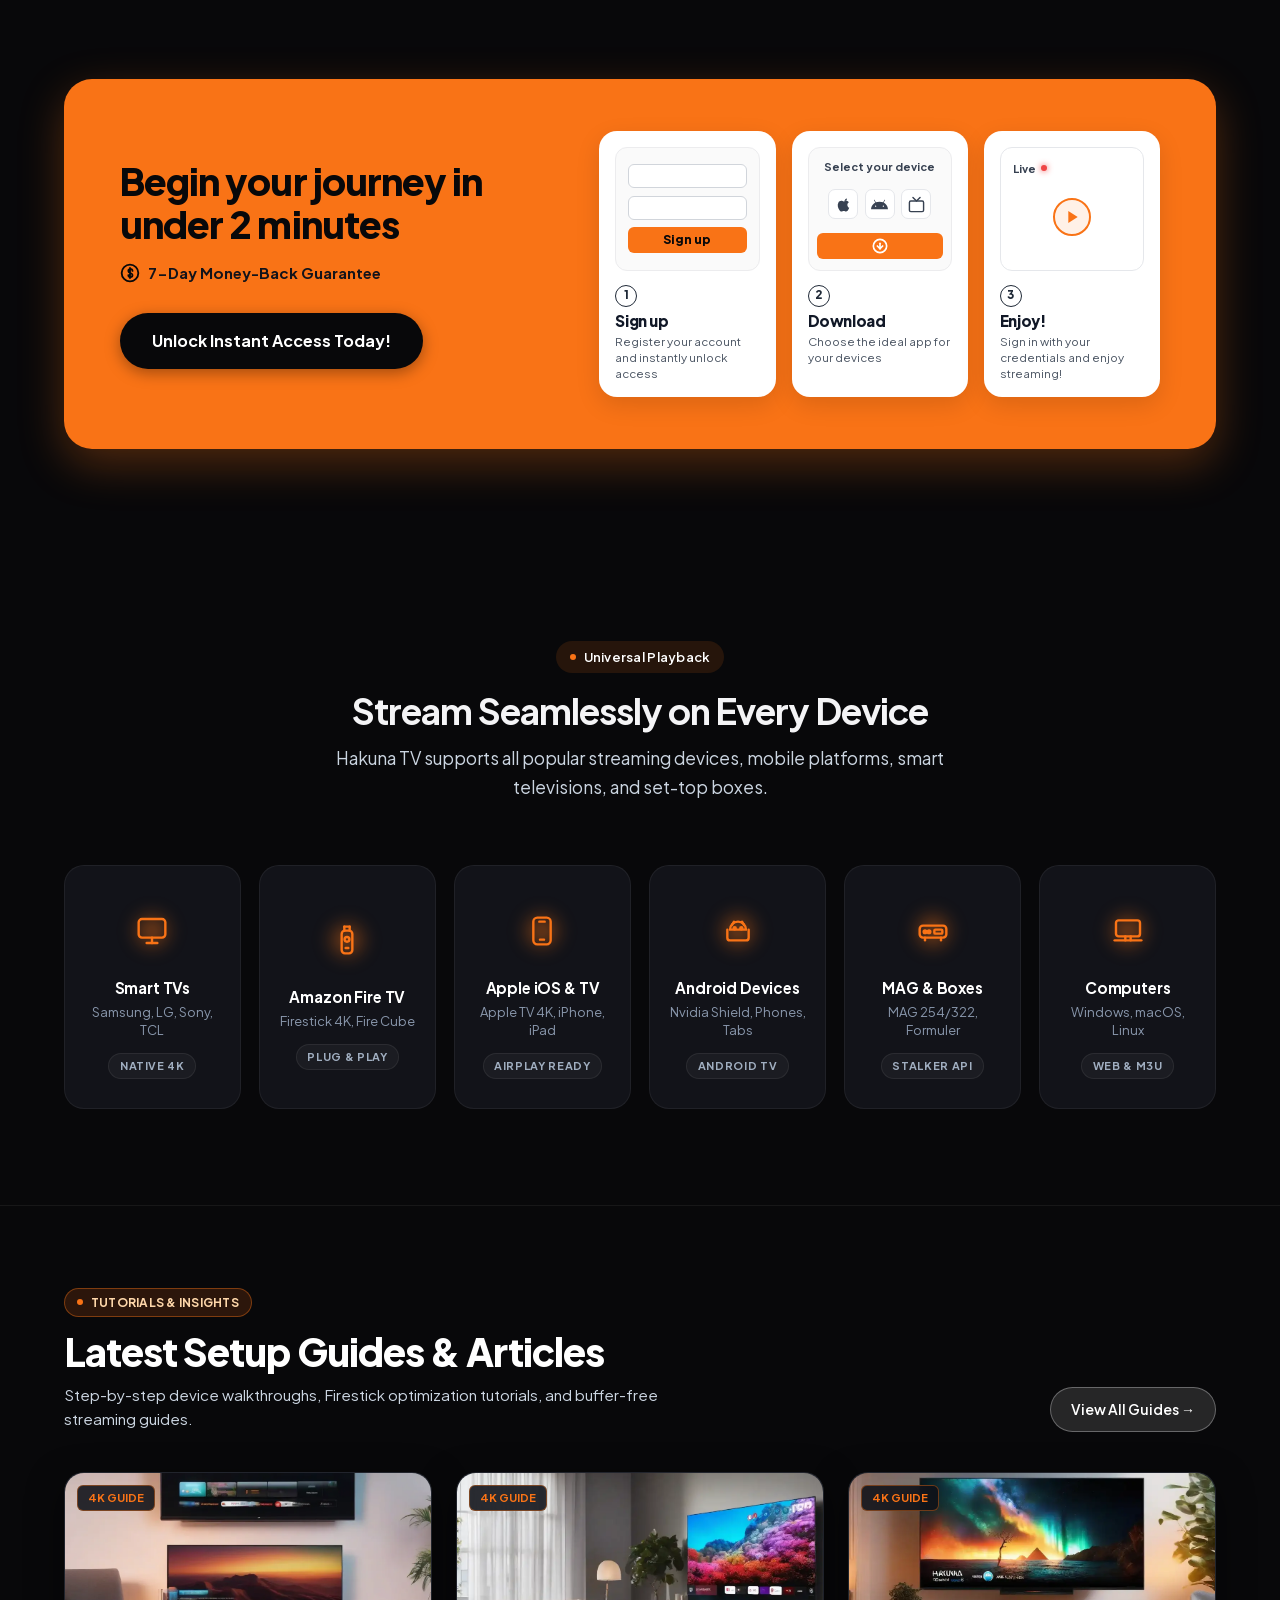
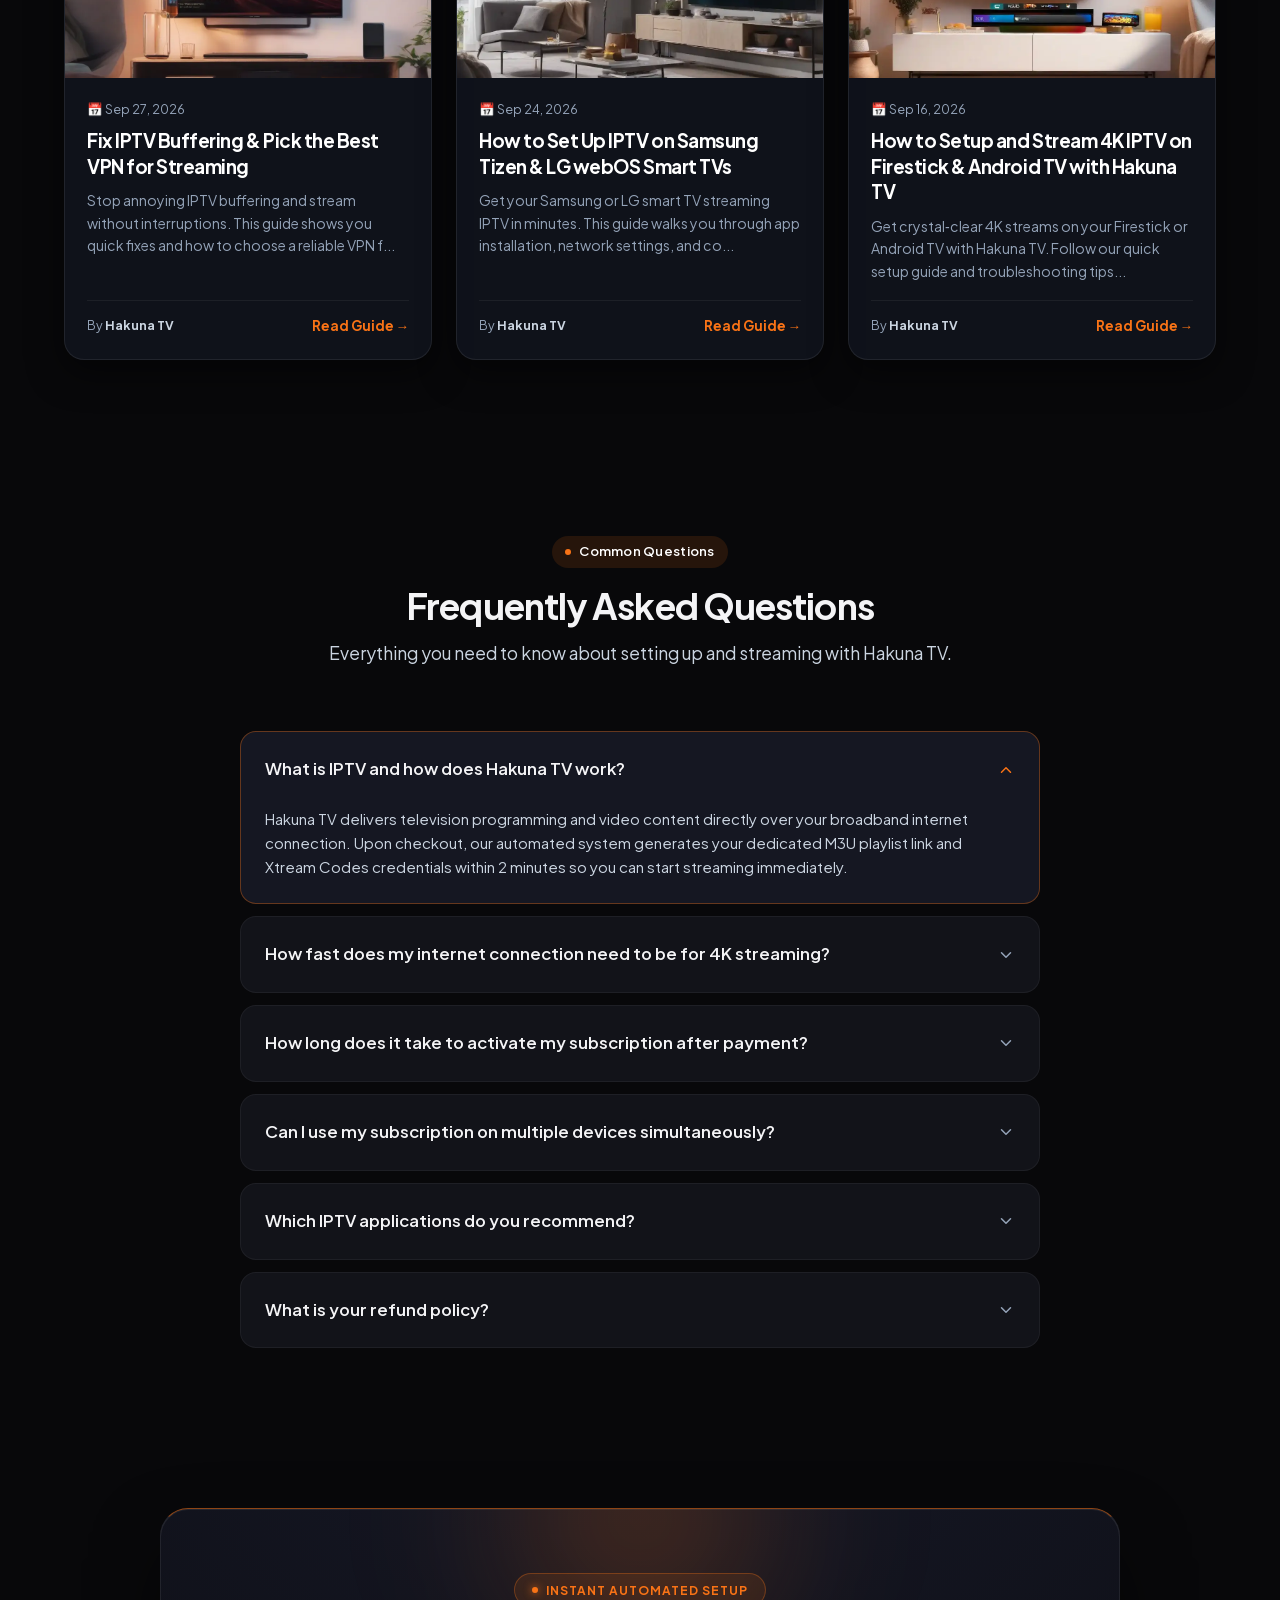
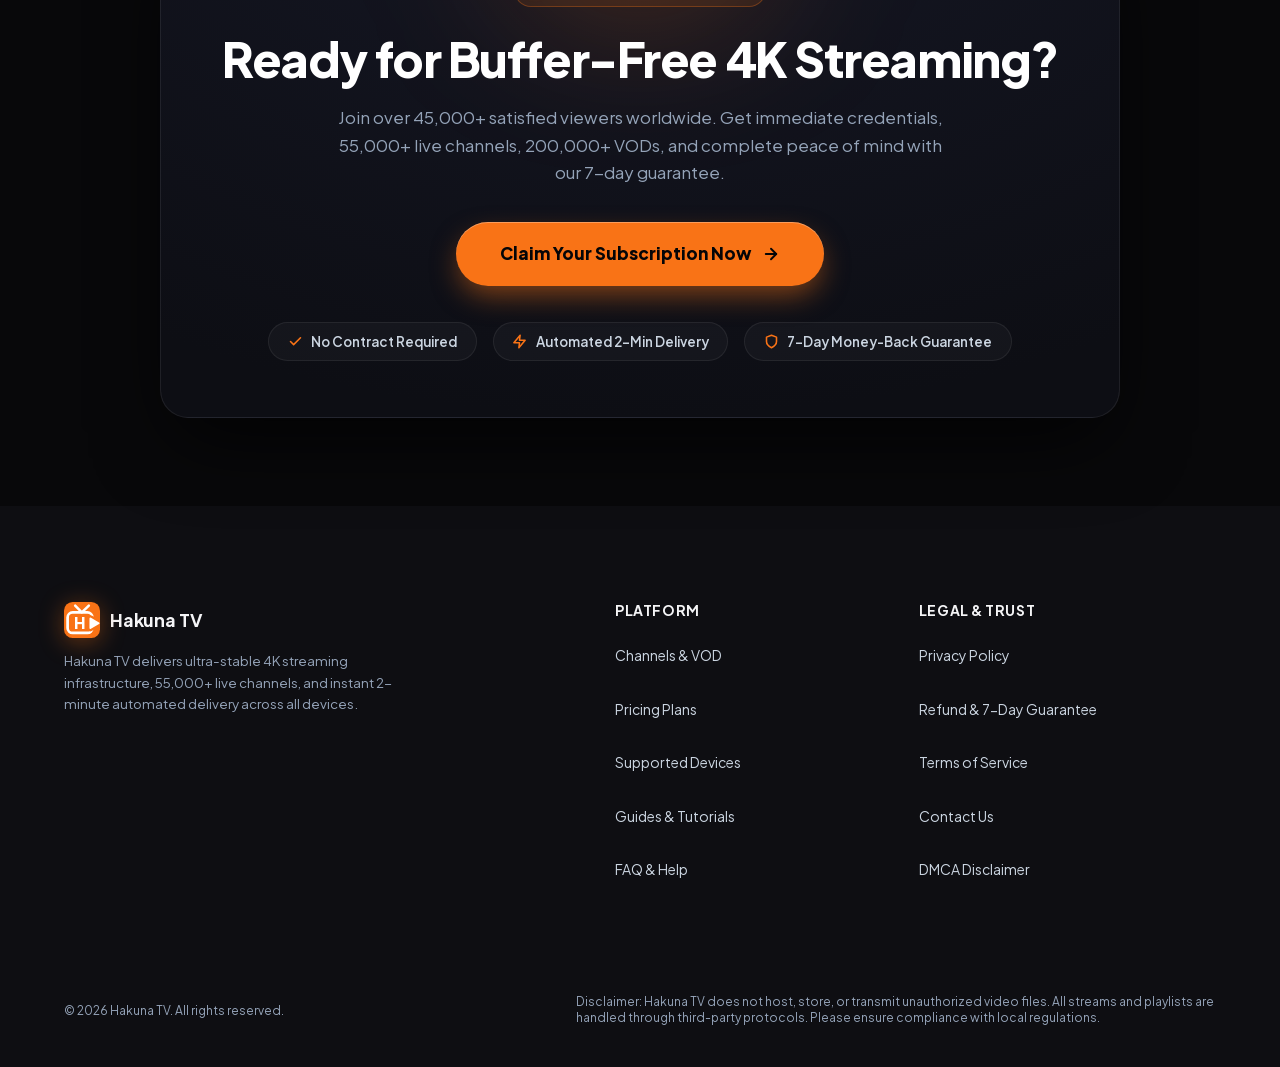
==== commit d58c90d5: "Deploy IPTV site via TVKIX Site Manager [2026-10-08T21:11:41.529Z]" ====
--- a/index.html
+++ b/index.html
@@ -13,9 +13,9 @@
   <meta name="theme-color" content="#08080a">
 
   <!-- Pure SVG Dynamic Brand Favicon & App Icons (Google SEO Compliant) -->
-  <link rel="icon" type="image/svg+xml" href="data:image/svg+xml;utf8,%3Csvg%20xmlns%3D%22http%3A%2F%2Fwww.w3.org%2F2000%2Fsvg%22%20viewBox%3D%220%200%20100%20100%22%20width%3D%22100%25%22%20height%3D%22100%25%22%3E%0A%20%20%3Cdefs%3E%0A%20%20%20%20%3ClinearGradient%20id%3D%22tvkixBrandGrad%22%20x1%3D%220%25%22%20y1%3D%220%25%22%20x2%3D%22100%25%22%20y2%3D%22100%25%22%3E%0A%20%20%20%20%20%20%3Cstop%20offset%3D%220%25%22%20stop-color%3D%22%23f97316%22%2F%3E%0A%20%20%20%20%20%20%3Cstop%20offset%3D%22100%25%22%20stop-color%3D%22%23f97316%22%2F%3E%0A%20%20%20%20%3C%2FlinearGradient%3E%0A%20%20%20%20%3Cmask%20id%3D%22tvCutout_jruvdw%22%3E%0A%20%20%20%20%20%20%3Crect%20width%3D%22100%22%20height%3D%22100%22%20fill%3D%22%23ffffff%22%2F%3E%0A%20%20%20%20%20%20%3Cpath%20d%3D%22M%2073.5%2046%20L%2096%2059%20L%2073.5%2072%20Z%22%20fill%3D%22%23000000%22%20stroke%3D%22%23000000%22%20stroke-width%3D%2218.5%22%20stroke-linejoin%3D%22round%22%20stroke-linecap%3D%22round%22%2F%3E%0A%20%20%20%20%3C%2Fmask%3E%0A%20%20%3C%2Fdefs%3E%0A%20%20%3Crect%20width%3D%22100%22%20height%3D%22100%22%20rx%3D%2224%22%20fill%3D%22url(%23tvkixBrandGrad)%22%2F%3E%0A%20%20%3Cpath%20d%3D%22M%2031%2010%20L%2049.5%2029%20L%2069%2010%22%20fill%3D%22none%22%20stroke%3D%22%23ffffff%22%20stroke-width%3D%227%22%20stroke-linecap%3D%22round%22%20stroke-linejoin%3D%22round%22%2F%3E%0A%20%20%3Crect%20x%3D%2210%22%20y%3D%2229%22%20width%3D%2269%22%20height%3D%2257%22%20rx%3D%2214%22%20fill%3D%22none%22%20stroke%3D%22%23ffffff%22%20stroke-width%3D%227.5%22%20stroke-linejoin%3D%22round%22%20stroke-linecap%3D%22round%22%20mask%3D%22url(%23tvCutout_jruvdw)%22%2F%3E%0A%20%20%3Cpath%20d%3D%22M%2073.5%2046%20L%2096%2059%20L%2073.5%2072%20Z%22%20fill%3D%22%23ffffff%22%20stroke%3D%22%23ffffff%22%20stroke-width%3D%225.5%22%20stroke-linejoin%3D%22round%22%20stroke-linecap%3D%22round%22%2F%3E%0A%20%20%3Ctext%20x%3D%2244%22%20y%3D%2258%22%20font-family%3D%22-apple-system%2C%20BlinkMacSystemFont%2C%20'Plus%20Jakarta%20Sans'%2C%20'Arial%20Black'%2C%20'Montserrat'%2C%20sans-serif%22%20font-size%3D%2244%22%20font-weight%3D%22900%22%20fill%3D%22%23ffffff%22%20text-anchor%3D%22middle%22%20dominant-baseline%3D%22central%22%3EH%3C%2Ftext%3E%0A%3C%2Fsvg%3E">
+  <link rel="icon" type="image/svg+xml" href="data:image/svg+xml;utf8,%3Csvg%20xmlns%3D%22http%3A%2F%2Fwww.w3.org%2F2000%2Fsvg%22%20viewBox%3D%220%200%20100%20100%22%20width%3D%22100%25%22%20height%3D%22100%25%22%3E%0A%20%20%3Cdefs%3E%0A%20%20%20%20%3ClinearGradient%20id%3D%22tvkixBrandGrad%22%20x1%3D%220%25%22%20y1%3D%220%25%22%20x2%3D%22100%25%22%20y2%3D%22100%25%22%3E%0A%20%20%20%20%20%20%3Cstop%20offset%3D%220%25%22%20stop-color%3D%22%23f97316%22%2F%3E%0A%20%20%20%20%20%20%3Cstop%20offset%3D%22100%25%22%20stop-color%3D%22%23f97316%22%2F%3E%0A%20%20%20%20%3C%2FlinearGradient%3E%0A%20%20%20%20%3Cmask%20id%3D%22tvCutout_8p53w0%22%3E%0A%20%20%20%20%20%20%3Crect%20width%3D%22100%22%20height%3D%22100%22%20fill%3D%22%23ffffff%22%2F%3E%0A%20%20%20%20%20%20%3Cpath%20d%3D%22M%2073.5%2046%20L%2096%2059%20L%2073.5%2072%20Z%22%20fill%3D%22%23000000%22%20stroke%3D%22%23000000%22%20stroke-width%3D%2218.5%22%20stroke-linejoin%3D%22round%22%20stroke-linecap%3D%22round%22%2F%3E%0A%20%20%20%20%3C%2Fmask%3E%0A%20%20%3C%2Fdefs%3E%0A%20%20%3Crect%20width%3D%22100%22%20height%3D%22100%22%20rx%3D%2224%22%20fill%3D%22url(%23tvkixBrandGrad)%22%2F%3E%0A%20%20%3Cpath%20d%3D%22M%2031%2010%20L%2049.5%2029%20L%2069%2010%22%20fill%3D%22none%22%20stroke%3D%22%23ffffff%22%20stroke-width%3D%227%22%20stroke-linecap%3D%22round%22%20stroke-linejoin%3D%22round%22%2F%3E%0A%20%20%3Crect%20x%3D%2210%22%20y%3D%2229%22%20width%3D%2269%22%20height%3D%2257%22%20rx%3D%2214%22%20fill%3D%22none%22%20stroke%3D%22%23ffffff%22%20stroke-width%3D%227.5%22%20stroke-linejoin%3D%22round%22%20stroke-linecap%3D%22round%22%20mask%3D%22url(%23tvCutout_8p53w0)%22%2F%3E%0A%20%20%3Cpath%20d%3D%22M%2073.5%2046%20L%2096%2059%20L%2073.5%2072%20Z%22%20fill%3D%22%23ffffff%22%20stroke%3D%22%23ffffff%22%20stroke-width%3D%225.5%22%20stroke-linejoin%3D%22round%22%20stroke-linecap%3D%22round%22%2F%3E%0A%20%20%3Ctext%20x%3D%2244%22%20y%3D%2258%22%20font-family%3D%22-apple-system%2C%20BlinkMacSystemFont%2C%20'Plus%20Jakarta%20Sans'%2C%20'Arial%20Black'%2C%20'Montserrat'%2C%20sans-serif%22%20font-size%3D%2244%22%20font-weight%3D%22900%22%20fill%3D%22%23ffffff%22%20text-anchor%3D%22middle%22%20dominant-baseline%3D%22central%22%3EH%3C%2Ftext%3E%0A%3C%2Fsvg%3E">
   <link rel="alternate icon" type="image/svg+xml" href="/assets/favicon.svg">
-  <link rel="apple-touch-icon" href="data:image/svg+xml;utf8,%3Csvg%20xmlns%3D%22http%3A%2F%2Fwww.w3.org%2F2000%2Fsvg%22%20viewBox%3D%220%200%20100%20100%22%20width%3D%22100%25%22%20height%3D%22100%25%22%3E%0A%20%20%3Cdefs%3E%0A%20%20%20%20%3ClinearGradient%20id%3D%22tvkixBrandGrad%22%20x1%3D%220%25%22%20y1%3D%220%25%22%20x2%3D%22100%25%22%20y2%3D%22100%25%22%3E%0A%20%20%20%20%20%20%3Cstop%20offset%3D%220%25%22%20stop-color%3D%22%23f97316%22%2F%3E%0A%20%20%20%20%20%20%3Cstop%20offset%3D%22100%25%22%20stop-color%3D%22%23f97316%22%2F%3E%0A%20%20%20%20%3C%2FlinearGradient%3E%0A%20%20%20%20%3Cmask%20id%3D%22tvCutout_jruvdw%22%3E%0A%20%20%20%20%20%20%3Crect%20width%3D%22100%22%20height%3D%22100%22%20fill%3D%22%23ffffff%22%2F%3E%0A%20%20%20%20%20%20%3Cpath%20d%3D%22M%2073.5%2046%20L%2096%2059%20L%2073.5%2072%20Z%22%20fill%3D%22%23000000%22%20stroke%3D%22%23000000%22%20stroke-width%3D%2218.5%22%20stroke-linejoin%3D%22round%22%20stroke-linecap%3D%22round%22%2F%3E%0A%20%20%20%20%3C%2Fmask%3E%0A%20%20%3C%2Fdefs%3E%0A%20%20%3Crect%20width%3D%22100%22%20height%3D%22100%22%20rx%3D%2224%22%20fill%3D%22url(%23tvkixBrandGrad)%22%2F%3E%0A%20%20%3Cpath%20d%3D%22M%2031%2010%20L%2049.5%2029%20L%2069%2010%22%20fill%3D%22none%22%20stroke%3D%22%23ffffff%22%20stroke-width%3D%227%22%20stroke-linecap%3D%22round%22%20stroke-linejoin%3D%22round%22%2F%3E%0A%20%20%3Crect%20x%3D%2210%22%20y%3D%2229%22%20width%3D%2269%22%20height%3D%2257%22%20rx%3D%2214%22%20fill%3D%22none%22%20stroke%3D%22%23ffffff%22%20stroke-width%3D%227.5%22%20stroke-linejoin%3D%22round%22%20stroke-linecap%3D%22round%22%20mask%3D%22url(%23tvCutout_jruvdw)%22%2F%3E%0A%20%20%3Cpath%20d%3D%22M%2073.5%2046%20L%2096%2059%20L%2073.5%2072%20Z%22%20fill%3D%22%23ffffff%22%20stroke%3D%22%23ffffff%22%20stroke-width%3D%225.5%22%20stroke-linejoin%3D%22round%22%20stroke-linecap%3D%22round%22%2F%3E%0A%20%20%3Ctext%20x%3D%2244%22%20y%3D%2258%22%20font-family%3D%22-apple-system%2C%20BlinkMacSystemFont%2C%20'Plus%20Jakarta%20Sans'%2C%20'Arial%20Black'%2C%20'Montserrat'%2C%20sans-serif%22%20font-size%3D%2244%22%20font-weight%3D%22900%22%20fill%3D%22%23ffffff%22%20text-anchor%3D%22middle%22%20dominant-baseline%3D%22central%22%3EH%3C%2Ftext%3E%0A%3C%2Fsvg%3E">
+  <link rel="apple-touch-icon" href="data:image/svg+xml;utf8,%3Csvg%20xmlns%3D%22http%3A%2F%2Fwww.w3.org%2F2000%2Fsvg%22%20viewBox%3D%220%200%20100%20100%22%20width%3D%22100%25%22%20height%3D%22100%25%22%3E%0A%20%20%3Cdefs%3E%0A%20%20%20%20%3ClinearGradient%20id%3D%22tvkixBrandGrad%22%20x1%3D%220%25%22%20y1%3D%220%25%22%20x2%3D%22100%25%22%20y2%3D%22100%25%22%3E%0A%20%20%20%20%20%20%3Cstop%20offset%3D%220%25%22%20stop-color%3D%22%23f97316%22%2F%3E%0A%20%20%20%20%20%20%3Cstop%20offset%3D%22100%25%22%20stop-color%3D%22%23f97316%22%2F%3E%0A%20%20%20%20%3C%2FlinearGradient%3E%0A%20%20%20%20%3Cmask%20id%3D%22tvCutout_8p53w0%22%3E%0A%20%20%20%20%20%20%3Crect%20width%3D%22100%22%20height%3D%22100%22%20fill%3D%22%23ffffff%22%2F%3E%0A%20%20%20%20%20%20%3Cpath%20d%3D%22M%2073.5%2046%20L%2096%2059%20L%2073.5%2072%20Z%22%20fill%3D%22%23000000%22%20stroke%3D%22%23000000%22%20stroke-width%3D%2218.5%22%20stroke-linejoin%3D%22round%22%20stroke-linecap%3D%22round%22%2F%3E%0A%20%20%20%20%3C%2Fmask%3E%0A%20%20%3C%2Fdefs%3E%0A%20%20%3Crect%20width%3D%22100%22%20height%3D%22100%22%20rx%3D%2224%22%20fill%3D%22url(%23tvkixBrandGrad)%22%2F%3E%0A%20%20%3Cpath%20d%3D%22M%2031%2010%20L%2049.5%2029%20L%2069%2010%22%20fill%3D%22none%22%20stroke%3D%22%23ffffff%22%20stroke-width%3D%227%22%20stroke-linecap%3D%22round%22%20stroke-linejoin%3D%22round%22%2F%3E%0A%20%20%3Crect%20x%3D%2210%22%20y%3D%2229%22%20width%3D%2269%22%20height%3D%2257%22%20rx%3D%2214%22%20fill%3D%22none%22%20stroke%3D%22%23ffffff%22%20stroke-width%3D%227.5%22%20stroke-linejoin%3D%22round%22%20stroke-linecap%3D%22round%22%20mask%3D%22url(%23tvCutout_8p53w0)%22%2F%3E%0A%20%20%3Cpath%20d%3D%22M%2073.5%2046%20L%2096%2059%20L%2073.5%2072%20Z%22%20fill%3D%22%23ffffff%22%20stroke%3D%22%23ffffff%22%20stroke-width%3D%225.5%22%20stroke-linejoin%3D%22round%22%20stroke-linecap%3D%22round%22%2F%3E%0A%20%20%3Ctext%20x%3D%2244%22%20y%3D%2258%22%20font-family%3D%22-apple-system%2C%20BlinkMacSystemFont%2C%20'Plus%20Jakarta%20Sans'%2C%20'Arial%20Black'%2C%20'Montserrat'%2C%20sans-serif%22%20font-size%3D%2244%22%20font-weight%3D%22900%22%20fill%3D%22%23ffffff%22%20text-anchor%3D%22middle%22%20dominant-baseline%3D%22central%22%3EH%3C%2Ftext%3E%0A%3C%2Fsvg%3E">
   <link rel="manifest" href="site.webmanifest">
 
   <!-- Open Graph / Facebook -->
@@ -40,6 +40,708 @@
   <!-- Main Stylesheet -->
   <style>
 @font-face{font-family:"Plus Jakarta Sans";font-style:normal;font-weight:400 800;font-display:swap;src:url("/assets/fonts/plus-jakarta-sans.woff2") format("woff2");unicode-range:U+0000-00FF,U+0131,U+0152-0153,U+02BB-02BC,U+02C6,U+02DA,U+02DC,U+0304,U+0308,U+0329,U+2000-206F,U+20AC,U+2122,U+2191,U+2193,U+2212,U+2215,U+FEFF,U+FFFD}:root{--bg-page:#08080a;--bg-surface:#0e0e12;--bg-card:#131318;--bg-card-hover:#181820;--bg-subtle:#1c1c24;--border-subtle:transparent;--border-medium:transparent;--border-accent:transparent;--border-highlight:transparent;--accent:#f97316;--accent-hover:#ea580c;--accent-light:rgba(249,115,22,0.12);--accent-text:#fed7aa;--status-green:#22c55e;--status-green-bg:rgba(34,197,94,0.12);--text-primary:#f4f4f6;--text-secondary:#cbd5e1;--text-muted:#94a3b8;--text-inverse:#08080a;--font-family:"Plus Jakarta Sans",-apple-system,BlinkMacSystemFont,"Segoe UI",Roboto,Oxygen,Ubuntu,Cantarell,"Helvetica Neue",sans-serif;--line-height-base:1.6;--line-height-heading:1.2;--space-xs:0.5rem;--space-sm:0.75rem;--space-md:1rem;--space-lg:1.5rem;--space-xl:2.5rem;--space-2xl:4rem;--space-3xl:6rem;--max-width:1200px;--radius-sm:4px;--radius-md:8px;--radius-lg:12px;--radius-full:9999px;--transition-fast:0.15s ease;--transition-normal:0.25s ease}*,*::before,*::after{box-sizing:border-box;margin:0;padding:0}html{font-family:var(--font-family);font-size:16px;line-height:var(--line-height-base);color:var(--text-secondary);background-color:var(--bg-page);scroll-behavior:smooth;-webkit-text-size-adjust:100%;text-rendering:optimizeLegibility}body{min-height:100vh;display:flex;flex-direction:column;background-color:var(--bg-page);color:var(--text-secondary);overflow-x:hidden}h1,h2,h3,h4,h5,h6{color:var(--text-primary);font-weight:700;line-height:var(--line-height-heading);letter-spacing:-0.025em}h1{font-size:clamp(2rem,5vw,3.25rem);font-weight:800;margin-bottom:var(--space-md)}h2{font-size:clamp(1.75rem,3.5vw,2.25rem);margin-bottom:var(--space-sm)}h3{font-size:1.25rem;margin-bottom:var(--space-xs)}p{margin-bottom:var(--space-md)}p:last-child{margin-bottom:0}a{color:inherit;text-decoration:none;transition:color var(--transition-fast)}a:hover{color:var(--text-primary)}ul,ol{list-style:none}:focus-visible{outline:2px solid var(--accent);outline-offset:3px}.container{width:100%;max-width:var(--max-width);margin-inline:auto;padding-inline:var(--space-md)}@media (min-width:768px){.container{padding-inline:var(--space-lg)}}.section{padding-block:var(--space-2xl);border-bottom:none;scroll-margin-top:90px}@media (min-width:768px){.section{padding-block:var(--space-3xl)}}.section-header{text-align:center;max-width:680px;margin-inline:auto;margin-bottom:var(--space-2xl)}.section-header p{color:var(--text-secondary);font-size:1.1rem}.pill-badge{display:inline-flex;align-items:center;gap:0.5rem;padding:0.35rem 0.85rem;font-size:0.8125rem;font-weight:600;letter-spacing:0.02em;color:var(--accent-text);background-color:var(--accent-light);border:none;border-radius:var(--radius-full);margin-bottom:var(--space-md)}.pill-badge .dot{width:6px;height:6px;border-radius:50%;background-color:var(--accent)}.status-pill{display:inline-flex;align-items:center;gap:0.375rem;font-size:0.75rem;font-weight:500;color:#86efac;background-color:var(--status-green-bg);padding:0.25rem 0.625rem;border-radius:var(--radius-full);border:none}.status-pill .indicator{width:6px;height:6px;border-radius:50%;background-color:var(--status-green)}@media (max-width:640px){.header-actions .status-pill{display:none}}.btn{display:inline-flex;align-items:center;justify-content:center;gap:0.5rem;padding:0.75rem 1.5rem;font-size:0.9375rem;font-weight:600;border-radius:var(--radius-md);border:none;cursor:pointer;white-space:nowrap;transition:background-color var(--transition-fast),transform var(--transition-fast);text-decoration:none}.btn:active{transform:translateY(1px)}.btn-primary{background:linear-gradient(135deg,#c2410c 0%,#9a3412 100%);color:#ffffff !important;font-weight:700;border:none}.btn-primary:hover{background-color:var(--accent-hover);color:#ffffff}.btn-secondary{background-color:var(--bg-card);color:var(--text-primary);border:none}.btn-secondary:hover{background-color:var(--bg-subtle);color:#ffffff}.btn-block{width:100%}.btn-sm{padding:0.5rem 1rem;font-size:0.875rem}.btn-group{display:flex;flex-direction:column;gap:0.75rem;width:100%}@media (min-width:480px){.btn-group{flex-direction:row;justify-content:center;width:auto}}.site-header{position:sticky;top:0;z-index:100;background-color:rgba(8,8,10,0.95);border-bottom:none;backdrop-filter:blur(8px);-webkit-backdrop-filter:blur(8px)}.header-container{display:flex;align-items:center;justify-content:space-between;height:68px}.brand-logo{display:flex;align-items:center;gap:0.625rem;font-size:1.125rem;font-weight:700;color:var(--text-primary);letter-spacing:-0.01em}.logo-icon{display:inline-flex;align-items:center;justify-content:center;width:32px;height:32px;background-color:var(--accent);color:#ffffff;border-radius:var(--radius-sm);font-weight:900;font-size:1rem}.brand-accent{color:var(--accent)}.nav-menu{display:none}@media (min-width:900px){.nav-menu{display:flex;align-items:center;gap:1.75rem}}.nav-link{font-size:0.875rem;font-weight:500;color:var(--text-secondary)}.nav-link:hover{color:var(--text-primary)}.header-actions{display:flex;align-items:center;gap:0.875rem}.menu-toggle{display:flex;flex-direction:column;justify-content:center;gap:5px;width:38px;height:38px;padding:8px;background-color:var(--bg-card);border:none;border-radius:var(--radius-sm);cursor:pointer;color:var(--text-primary)}@media (min-width:900px){.menu-toggle{display:none}}.menu-bar{display:block;width:100%;height:2px;background-color:var(--text-primary);transition:transform var(--transition-fast),opacity var(--transition-fast)}.menu-toggle[aria-expanded="true"] .menu-bar:nth-child(1){transform:translateY(7px) rotate(45deg)}.menu-toggle[aria-expanded="true"] .menu-bar:nth-child(2){opacity:0}.menu-toggle[aria-expanded="true"] .menu-bar:nth-child(3){transform:translateY(-7px) rotate(-45deg)}.mobile-nav{display:none;position:fixed;top:68px;left:0;right:0;bottom:0;background-color:#08080a;border-bottom:none;padding:var(--space-xl) var(--space-lg);flex-direction:column;gap:var(--space-md);z-index:999;overflow-y:auto}.mobile-nav.is-open{display:flex}@media (min-width:900px){.mobile-nav{display:none !important}}.mobile-nav-link{font-size:1.125rem;font-weight:600;color:var(--text-primary);padding-block:0.5rem;border-bottom:none}.hero-section{position:relative;background-color:#060608;padding-top:clamp(3.5rem,7vw,5.5rem);padding-bottom:clamp(2rem,4vw,3.5rem);text-align:center;overflow:hidden}.hero-cosmic-backdrop{position:absolute;inset:0;pointer-events:none;overflow:hidden;z-index:1;contain:strict}.light-ray{position:absolute;top:-120px;width:380px;height:600px;opacity:0.16;transform-origin:top center;pointer-events:none;will-change:transform}.light-ray-left{left:10%;background:linear-gradient(180deg,rgba(255,140,60,0.5) 0%,rgba(255,90,20,0.08) 60%,transparent 100%);transform:rotate(-18deg)}.light-ray-right{right:10%;background:linear-gradient(180deg,rgba(255,140,60,0.45) 0%,rgba(255,90,20,0.08) 60%,transparent 100%);transform:rotate(18deg)}.light-ray-center{left:50%;transform:translateX(-50%);width:550px;height:480px;background:radial-gradient(ellipse at top,rgba(255,107,43,0.2) 0%,rgba(255,80,10,0.05) 50%,transparent 80%);opacity:0.35}.cosmic-stars{position:absolute;inset:0;background-image:radial-gradient(1.5px 1.5px at 12% 18%,rgba(255,255,255,0.65),transparent),radial-gradient(1px 1px at 28% 42%,rgba(255,255,255,0.45),transparent),radial-gradient(2px 2px at 45% 12%,rgba(255,210,170,0.75),transparent),radial-gradient(1.5px 1.5px at 68% 28%,rgba(255,255,255,0.55),transparent),radial-gradient(1px 1px at 82% 15%,rgba(255,255,255,0.45),transparent),radial-gradient(1.5px 1.5px at 92% 38%,rgba(255,210,170,0.65),transparent),radial-gradient(1px 1px at 18% 70%,rgba(255,255,255,0.35),transparent),radial-gradient(1.5px 1.5px at 84% 68%,rgba(255,255,255,0.4),transparent);background-repeat:repeat;background-size:700px 500px;opacity:0.7}.hero-container{position:relative;z-index:3}.hero-content{max-width:860px;margin-inline:auto;display:flex;flex-direction:column;align-items:center}.hero-badge-pill{display:inline-flex;align-items:center;gap:0.5rem;padding:0.35rem 1rem;background:rgba(255,255,255,0.05);border:none;border-radius:var(--radius-full);font-size:0.8125rem;font-weight:500;letter-spacing:0.02em;color:#e4e4e7;margin-bottom:1.5rem;backdrop-filter:blur(12px);-webkit-backdrop-filter:blur(12px);box-shadow:0 4px 20px rgba(0,0,0,0.4);transition:background-color var(--transition-fast),transform var(--transition-fast)}.hero-badge-pill:hover{background:rgba(255,255,255,0.08);transform:translateY(-1px)}.badge-spark{color:#f97316;font-size:0.875rem;text-shadow:0 0 10px rgba(249,115,22,0.9),0 0 20px rgba(249,115,22,0.5);line-height:1}.hero-title{display:flex;flex-direction:column;align-items:center;gap:0.25rem;font-size:clamp(2.1rem,5.2vw,3.85rem);font-weight:800;line-height:1.15;letter-spacing:-0.035em;margin-bottom:1.25rem}.title-top{color:#ffffff;text-shadow:0 2px 20px rgba(0,0,0,0.8)}.title-bottom{color:#ff6e2e;background:linear-gradient(135deg,#ff7a30 0%,#f95716 50%,#ea580c 100%);-webkit-background-clip:text;-webkit-text-fill-color:transparent;background-clip:text;filter:drop-shadow(0 0 35px rgba(249,115,22,0.45))}.hero-description{font-size:clamp(1rem,2vw,1.1875rem);color:#9494a0;line-height:1.6;max-width:640px;margin-inline:auto;margin-bottom:2rem}.hero-btn-group{display:flex;flex-direction:row;align-items:center;justify-content:center;gap:1rem;flex-wrap:wrap;margin-bottom:2.5rem}.btn-pill{display:inline-flex;align-items:center;justify-content:center;gap:0.5rem;padding:0.8rem 1.85rem;font-size:0.9375rem;font-weight:600;border-radius:var(--radius-full);border:none;cursor:pointer;white-space:nowrap}.btn-pill,.btn-pill span,.btn-pill:link,.btn-pill:visited{text-decoration:none}.btn-pill-primary,.btn-pill-primary span,.btn-pill-primary:link,.btn-pill-primary:visited{background:var(--accent);color:#050507 !important;font-weight:800 !important;border:none;box-shadow:0 0 25px rgba(249,115,22,0.45),0 4px 14px rgba(0,0,0,0.4)}.btn-pill-primary:hover,.btn-pill-primary:hover span{transform:translateY(-2px) scale(1.02);box-shadow:0 0 35px rgba(249,115,22,0.7),0 6px 22px rgba(0,0,0,0.5);color:#000000 !important}.btn-pill-glass{background-color:rgba(255,255,255,0.06);color:#f8fafc !important;border:none;backdrop-filter:blur(12px);-webkit-backdrop-filter:blur(12px);box-shadow:0 4px 15px rgba(0,0,0,0.3)}.btn-pill-glass span{color:#f8fafc !important}.btn-pill-glass:hover{background-color:rgba(255,255,255,0.12);color:#ffffff !important;transform:translateY(-2px);box-shadow:0 6px 20px rgba(0,0,0,0.4)}.hero-horizon{position:relative;width:100%;margin-top:1rem;margin-bottom:-15px;overflow:visible;pointer-events:none;z-index:2;display:flex;justify-content:center}.horizon-svg{width:100%;height:clamp(140px,18vw,240px);display:block;overflow:visible}.hero-metrics-container{position:relative;z-index:3;margin-top:-115px}@media (max-width:640px){.hero-metrics-container{margin-top:-50px}.hero-btn-group{flex-direction:column;width:100%;max-width:320px;margin-inline:auto}.btn-pill{width:100%}.horizon-svg{height:120px}}.metrics-grid{display:grid;grid-template-columns:repeat(2,1fr);gap:1rem;margin-top:0}@media (min-width:860px){.metrics-grid{grid-template-columns:repeat(4,1fr);gap:1.25rem}}.metric-card{position:relative;background-color:#0c0c11;background:linear-gradient(180deg,#13131a 0%,#0d0d12 100%);border:1px solid rgba(255,255,255,0.08);border-radius:18px;padding:2.25rem 1rem 1.75rem 1rem;display:flex;flex-direction:column;align-items:center;justify-content:center;text-align:center;box-shadow:0 10px 30px rgba(0,0,0,0.4),inset 0 1px 0 rgba(255,255,255,0.06);transition:transform var(--transition-normal),box-shadow var(--transition-normal),border-color var(--transition-normal),background-color var(--transition-normal)}.metric-card:hover{transform:translateY(-3px);background-color:#101016;border-color:rgba(255,106,26,0.4);box-shadow:0 14px 40px rgba(0,0,0,0.55),0 0 25px rgba(249,115,22,0.15)}.metric-icon-wrap{display:flex;align-items:center;justify-content:center;width:56px;height:48px;max-width:56px;max-height:48px;background:transparent;border:none;margin-inline:auto;margin-bottom:1.25rem;overflow:visible;flex-shrink:0}.metric-icon-art{width:56px !important;height:48px !important;max-width:56px !important;max-height:48px !important;display:block;flex-shrink:0;filter:drop-shadow(0 0 10px rgba(255,106,26,0.22));transition:transform var(--transition-fast),filter var(--transition-fast)}.metric-card:hover .metric-icon-art{transform:scale(1.06);filter:drop-shadow(0 0 16px rgba(255,106,26,0.5))}.metric-val{font-size:clamp(1.35rem,2.2vw,1.85rem);font-weight:800;color:#ffffff;letter-spacing:-0.02em;line-height:1.2}.metric-val .accent-mark{color:#ff6a1a;margin-left:2px}.metric-label{font-size:clamp(0.78rem,1.15vw,0.875rem);color:#94949e;margin-top:0.45rem;line-height:1.4;font-weight:500}.metric-dash{display:block;width:26px;height:3px;border-radius:var(--radius-full);background-color:#ff6a1a;margin-top:1.25rem;box-shadow:0 0 8px rgba(255,106,26,0.5)}@media (max-width:640px){.metrics-grid{gap:0.65rem}.metric-card{padding:1.5rem 0.6rem 1.25rem 0.6rem;border-radius:14px}.metric-icon-wrap{height:44px;margin-bottom:0.85rem}.metric-icon-art{width:44px;height:38px}.metric-val{font-size:1.15rem}.metric-label{font-size:0.72rem}.metric-dash{margin-top:0.85rem;width:20px}}.hero-categories-section{position:relative;background-color:#060608;padding-bottom:2rem}.hero-categories-container{position:relative;z-index:3;margin-top:1.5rem;margin-bottom:1rem}.category-cards-grid{display:grid;grid-template-columns:repeat(3,1fr);gap:0.65rem}@media (min-width:860px){.category-cards-grid{grid-template-columns:repeat(6,1fr);gap:1rem}}.category-card{position:relative;display:flex;flex-direction:column;border-radius:14px;overflow:hidden;background-color:#0c0c11;border:1px solid rgba(255,255,255,0.08);text-decoration:none;cursor:pointer;box-shadow:0 6px 20px rgba(0,0,0,0.4);transition:transform var(--transition-normal),box-shadow var(--transition-normal),border-color var(--transition-normal)}.category-card:hover{transform:translateY(-4px) scale(1.02);border-color:rgba(255,106,26,0.45);box-shadow:0 12px 30px rgba(0,0,0,0.6),0 0 20px rgba(255,106,26,0.22)}.category-card-media{position:relative;width:100%;aspect-ratio:2 / 3;overflow:hidden;border-radius:14px;background-color:#08080a}.category-card-media img{width:100%;height:100%;object-fit:cover;display:block;transition:transform 0.45s cubic-bezier(0.16,1,0.3,1)}.category-card:hover .category-card-media img{transform:scale(1.07)}.category-card-overlay{position:absolute;inset:0;background:linear-gradient(180deg,transparent 40%,rgba(0,0,0,0.65) 75%,rgba(0,0,0,0.92) 100%);pointer-events:none}.category-card-label{position:absolute;bottom:0.55rem;left:0.25rem;right:0.25rem;text-align:center;font-size:0.78rem;font-weight:600;color:#ffffff;letter-spacing:-0.01em;text-shadow:0 1px 4px rgba(0,0,0,0.9);pointer-events:none;white-space:nowrap;overflow:hidden;text-overflow:ellipsis;padding-inline:4px;transition:color var(--transition-fast)}.category-card:hover .category-card-label{color:#ff7a30}@media (max-width:640px){.hero-categories-container{margin-top:0.85rem;margin-bottom:0.5rem}.category-cards-grid{gap:0.45rem}.category-card{border-radius:10px}.category-card-media{border-radius:10px}.category-card-label{font-size:0.65rem;bottom:0.35rem}}.what-we-offer-section{position:relative;overflow:hidden}.what-we-offer-section::before{content:"";position:absolute;top:15%;left:-80px;width:380px;height:380px;background:radial-gradient(circle,rgba(255,106,26,0.14) 0%,rgba(255,106,26,0.03) 50%,transparent 70%);filter:blur(60px);pointer-events:none;z-index:0}.benefits-grid{position:relative;z-index:1;display:grid;grid-template-columns:1fr;gap:1.25rem}@media (min-width:640px){.benefits-grid{grid-template-columns:repeat(2,1fr)}}@media (min-width:1024px){.benefits-grid{grid-template-columns:repeat(4,1fr);gap:1.5rem}}.benefit-card{background-color:#14151b;border:1px solid rgba(255,255,255,0.06);border-radius:22px;padding:2.5rem 1.5rem;display:flex;flex-direction:column;align-items:center;text-align:center;height:100%;transition:transform 0.25s ease,border-color 0.25s ease,box-shadow 0.25s ease,background-color 0.25s ease}.benefit-card:hover{background-color:#181a22;border-color:rgba(255,106,26,0.35);transform:translateY(-4px);box-shadow:0 16px 36px -10px rgba(0,0,0,0.6),0 0 24px rgba(255,106,26,0.12)}.benefit-icon-wrapper{position:relative;width:60px;height:60px;display:flex;align-items:center;justify-content:center;color:#ff6a1a;margin-bottom:1.25rem;flex-shrink:0}.benefit-icon-glow{position:absolute;top:50%;left:50%;transform:translate(-50%,-50%);width:48px;height:48px;border-radius:50%;background:radial-gradient(circle,rgba(255,106,26,0.55) 0%,rgba(255,106,26,0.18) 50%,transparent 75%);filter:blur(8px);pointer-events:none;z-index:0}.benefit-icon-wrapper svg{position:relative;z-index:1;width:32px;height:32px;color:#ff6a1a}.benefit-title{font-size:1.125rem;font-weight:700;color:#ffffff;margin-bottom:0.75rem;line-height:1.3}.benefit-desc{font-size:0.875rem;color:#94a3b8;line-height:1.55;margin:0;max-width:250px}.features-showcase-section{padding:5rem 0;position:relative;overflow:hidden}.features-showcase{display:flex;flex-direction:column;gap:6rem}.feature-split-row{display:grid;grid-template-columns:1fr;align-items:center;gap:2.5rem}@media (min-width:992px){.feature-split-row{grid-template-columns:1fr 1fr;gap:4.5rem}.feature-split-row-reverse .feature-split-content{order:2}.feature-split-row-reverse .feature-split-media{order:1}}.feature-split-content{display:flex;flex-direction:column;justify-content:center}.feature-badge-tag{display:inline-block;font-size:0.8125rem;font-weight:800;text-transform:uppercase;letter-spacing:0.1em;color:#ff6a1a;margin-bottom:0.875rem}.feature-split-title{font-size:clamp(2rem,3.2vw,2.75rem);font-weight:800;line-height:1.15;letter-spacing:-0.03em;color:#ffffff;margin:0 0 1.25rem 0}.feature-split-desc{font-size:1.0625rem;line-height:1.65;color:#94a3b8;margin:0 0 1.75rem 0;max-width:520px}.feature-split-list{list-style:none;padding:0;margin:0;display:flex;flex-direction:column;gap:0.875rem}.feature-split-item{display:flex;align-items:center;gap:0.75rem;font-size:1rem;font-weight:600;color:#f1f5f9}.feature-check-icon{display:inline-flex;align-items:center;justify-content:center;color:#ff6a1a;flex-shrink:0}.feature-check-icon svg{width:18px;height:18px}.feature-split-media{position:relative;display:flex;justify-content:center;align-items:center}.feature-media-wrapper{position:relative;width:100%;max-width:620px;display:flex;align-items:center;justify-content:center}.feature-media-ambient{position:absolute;top:50%;left:50%;transform:translate(-50%,-50%);width:80%;height:80%;background:radial-gradient(circle,rgba(255,106,26,0.16) 0%,rgba(255,106,26,0.03) 60%,transparent 80%);filter:blur(50px);pointer-events:none;z-index:0}.feature-mockup-img{position:relative;z-index:1;width:100%;max-width:100%;height:auto;display:block;object-fit:contain;filter:drop-shadow(0 20px 30px rgba(0,0,0,0.65));transition:transform 0.35s cubic-bezier(0.16,1,0.3,1),filter 0.35s ease}.feature-mockup-img:hover{transform:translateY(-6px) scale(1.02);filter:drop-shadow(0 28px 42px rgba(0,0,0,0.8)) drop-shadow(0 0 25px rgba(255,106,26,0.22))}@media (max-width:768px){.features-showcase-section{padding:3.5rem 0}.features-showcase{gap:4rem}.feature-split-title{font-size:1.75rem}.feature-split-desc{font-size:0.9375rem;margin-bottom:1.25rem}.feature-split-item{font-size:0.9375rem}}.journey-banner{background:linear-gradient(135deg,#ff5500 0%,#ff6a1a 50%,#ff8833 100%);border-radius:28px;padding:3.25rem 3.5rem;display:grid;grid-template-columns:1fr;gap:2.5rem;align-items:center;position:relative;overflow:hidden;box-shadow:0 15px 45px rgba(255,106,26,0.22)}@media (min-width:1024px){.journey-banner{grid-template-columns:1fr 1.3fr;gap:3rem}}.journey-cta-col{display:flex;flex-direction:column;align-items:flex-start}.journey-title{font-size:2.35rem;font-weight:800;color:#08080a;line-height:1.15;letter-spacing:-0.025em;margin-bottom:1rem}.journey-guarantee{display:inline-flex;align-items:center;gap:0.5rem;font-size:0.9375rem;font-weight:700;color:#12131a;margin-bottom:1.75rem}.journey-guarantee svg{flex-shrink:0;color:#08080a}.journey-btn{display:inline-flex;align-items:center;justify-content:center;background-color:#08080a;color:#ffffff;font-size:1rem;font-weight:700;padding:0.95rem 2rem;border-radius:100px;text-decoration:none;box-shadow:0 4px 15px rgba(0,0,0,0.35);transition:transform var(--transition-fast),background-color var(--transition-fast),box-shadow var(--transition-fast)}.journey-btn:hover{background-color:#1a1b24;transform:translateY(-2px);box-shadow:0 6px 20px rgba(0,0,0,0.45)}.journey-steps-grid{display:grid;grid-template-columns:1fr;gap:1.25rem}@media (min-width:640px){.journey-steps-grid{grid-template-columns:repeat(3,1fr);gap:1rem}}.journey-step-card{background-color:#ffffff;border-radius:18px;padding:1rem;display:flex;flex-direction:column;box-shadow:0 8px 24px rgba(0,0,0,0.12);transition:transform var(--transition-fast),box-shadow var(--transition-fast)}.journey-step-card:hover{transform:translateY(-4px);box-shadow:0 12px 28px rgba(0,0,0,0.18)}.journey-mockup{background-color:#fafafa;border:1.5px solid #ececee;border-radius:12px;height:124px;padding:0.75rem;margin-bottom:0.875rem;display:flex;flex-direction:column;justify-content:center;position:relative;overflow:hidden}.mockup-signup{gap:0.45rem}.mockup-input-box{height:24px;width:100%;border:1.5px solid #d1d5db;border-radius:6px;background-color:#ffffff}.mockup-submit-btn{height:26px;width:100%;background:var(--accent);color:#08080a;border-radius:6px;font-size:0.75rem;font-weight:800;display:flex;align-items:center;justify-content:center}.mockup-download{justify-content:space-between;padding:0.65rem 0.5rem}.mockup-subheading{font-size:0.6875rem;font-weight:700;color:#374151;text-align:center}.mockup-device-tiles{display:flex;align-items:center;justify-content:center;gap:0.4rem}.mockup-tile{width:30px;height:30px;border:1.5px solid #e5e7eb;border-radius:7px;background-color:#ffffff;display:flex;align-items:center;justify-content:center;color:#374151}.mockup-download-btn{height:26px;width:100%;background:var(--accent);color:#ffffff;border-radius:6px;display:flex;align-items:center;justify-content:center}.mockup-enjoy{justify-content:space-between;border:1.5px solid #e5e7eb;background-color:#ffffff}.mockup-live-indicator{display:flex;align-items:center;gap:0.3rem;font-size:0.6875rem;font-weight:700;color:#374151}.mockup-live-indicator .live-dot{width:6px;height:6px;border-radius:50%;background-color:#ef4444;box-shadow:0 0 6px #ef4444}.mockup-play-center{margin:auto;width:38px;height:38px;border:2px solid var(--accent);border-radius:50%;display:flex;align-items:center;justify-content:center;color:var(--accent);background-color:rgba(255,106,26,0.08)}.mockup-play-center svg{margin-left:2px}.journey-step-footer{display:flex;flex-direction:column;align-items:flex-start}.journey-step-num{width:22px;height:22px;border:1.5px solid #1f2937;border-radius:50%;display:inline-flex;align-items:center;justify-content:center;font-size:0.725rem;font-weight:800;color:#1f2937;margin-bottom:0.35rem}.journey-step-title{font-size:0.95rem;font-weight:800;color:#111827;margin-bottom:0.25rem}.journey-step-desc{font-size:0.725rem;color:#4b5563;line-height:1.35;margin:0}@media (max-width:640px){.journey-banner{padding:2rem 1.25rem;border-radius:20px}.journey-title{font-size:1.75rem}.journey-btn{width:100%;text-align:center}}.pricing-cards-wrapper{display:grid;grid-template-columns:1fr;gap:2.25rem;max-width:1100px;margin:0 auto;align-items:stretch}@media (min-width:900px){.pricing-cards-wrapper{grid-template-columns:repeat(3,1fr);gap:1.5rem;align-items:center}}.price-plan-card{background-color:#0c0d12;border:1px solid rgba(255,255,255,0.08);border-radius:22px;padding:2.75rem 1.75rem 2rem 1.75rem;display:flex;flex-direction:column;position:relative;transition:transform var(--transition-fast),border-color var(--transition-fast),box-shadow var(--transition-fast)}.price-plan-card:hover{border-color:rgba(255,255,255,0.18);transform:translateY(-4px)}.price-plan-card.is-featured{background-color:#0e0f16;border:2px solid var(--accent);box-shadow:0 0 40px rgba(255,106,26,0.15);padding-top:3rem}@media (min-width:900px){.price-plan-card.is-featured{transform:scale(1.03);z-index:2}.price-plan-card.is-featured:hover{transform:scale(1.05) translateY(-4px)}}.plan-badge-top{position:absolute;top:-14px;left:50%;transform:translateX(-50%);background:var(--accent);color:#000000;font-size:0.75rem;font-weight:800;letter-spacing:0.08em;text-transform:uppercase;padding:0.35rem 1.15rem;border-radius:100px;box-shadow:0 4px 14px rgba(255,106,26,0.4);white-space:nowrap}.plan-card-head{text-align:center;margin-bottom:1.5rem}.plan-card-title{font-size:1.75rem;font-weight:800;color:#ffffff;margin-bottom:0.35rem}.plan-card-subtitle{font-size:0.6875rem;font-weight:700;letter-spacing:0.12em;text-transform:uppercase;color:#7e808e;margin-bottom:1.25rem}.plan-card-subtitle.featured-subtitle{color:var(--accent)}.plan-card-price-row{display:flex;align-items:baseline;justify-content:center;gap:0.25rem}.plan-card-amount{font-size:2.75rem;font-weight:800;color:#ffffff;letter-spacing:-0.03em;line-height:1}.plan-card-amount.featured-amount{font-size:3.25rem;color:var(--accent);letter-spacing:-0.04em}.plan-card-unit{font-size:0.9375rem;color:#8c8e9b;font-weight:500}.plan-billed-note{font-size:0.8125rem;color:#8c8e9b;font-weight:500;margin-top:0.35rem}.plan-savings-pill{display:inline-flex;align-items:center;justify-content:center;gap:0.375rem;background-color:rgba(255,106,26,0.1);border:1px solid rgba(255,106,26,0.25);color:var(--accent);font-size:0.8125rem;font-weight:600;padding:0.35rem 0.875rem;border-radius:100px;margin-top:0.75rem}.plan-savings-pill svg{flex-shrink:0}.plan-card-features{list-style:none;padding:0;margin:0 0 2rem 0;display:flex;flex-direction:column;gap:0.875rem;flex:1}.plan-card-feature{display:flex;align-items:center;gap:0.75rem;font-size:0.9375rem;color:#d1d3df}.plan-card-feature .check-icon{color:var(--accent);width:18px;height:18px;flex-shrink:0}.plan-card-btn{display:flex;align-items:center;justify-content:center;gap:0.5rem;width:100%;padding:0.95rem 1.25rem;border-radius:12px;font-size:0.95rem;font-weight:700;text-decoration:none;cursor:pointer;transition:all var(--transition-fast)}.plan-card-btn.outline-btn{background-color:rgba(255,255,255,0.03);border:1px solid rgba(255,255,255,0.12);color:#ffffff}.plan-card-btn.outline-btn:hover{background-color:rgba(255,255,255,0.08);border-color:rgba(255,255,255,0.25);transform:translateY(-2px)}.plan-card-btn.solid-featured-btn{background:var(--accent);border:none;color:#000000;box-shadow:0 4px 18px rgba(255,106,26,0.3)}.plan-card-btn.solid-featured-btn:hover{filter:brightness(1.08);box-shadow:0 6px 24px rgba(255,106,26,0.45);transform:translateY(-2px)}.plan-card-btn svg{transition:transform var(--transition-fast)}.plan-card-btn:hover svg{transform:translateX(3px)}.pricing-guarantee-row,.hero-trust-row{margin-top:var(--space-xl);text-align:center;display:flex;flex-wrap:wrap;align-items:center;justify-content:center;gap:1.5rem;font-size:0.8125rem;color:var(--text-muted)}.trust-item{display:inline-flex;align-items:center;gap:0.5rem;font-size:0.8125rem;color:var(--text-muted)}.trust-item svg{width:16px !important;height:16px !important;max-width:16px !important;max-height:16px !important;flex-shrink:0;color:var(--accent)}.devices-grid{display:grid;grid-template-columns:repeat(2,1fr);gap:1rem}@media (min-width:640px){.devices-grid{grid-template-columns:repeat(3,1fr);gap:1.25rem}}@media (min-width:1024px){.devices-grid{grid-template-columns:repeat(6,1fr);gap:1.15rem}}.device-card{background-color:#121319;border:1px solid rgba(255,255,255,0.06);border-radius:20px;padding:2.25rem 1rem 1.85rem;text-align:center;display:flex;flex-direction:column;align-items:center;justify-content:center;position:relative;overflow:hidden;transition:transform 0.25s cubic-bezier(0.16,1,0.3,1),background-color 0.25s ease,border-color 0.25s ease,box-shadow 0.25s ease}.device-card:hover{background-color:#161822;border-color:rgba(255,106,26,0.4);transform:translateY(-4px);box-shadow:0 16px 36px -10px rgba(0,0,0,0.65),0 0 24px rgba(255,106,26,0.1)}.device-icon-wrapper{position:relative;width:58px;height:58px;display:flex;align-items:center;justify-content:center;margin-bottom:1.15rem;color:#ff6a1a;flex-shrink:0}.device-icon-glow{position:absolute;top:50%;left:50%;transform:translate(-50%,-50%);width:44px;height:44px;border-radius:50%;background:radial-gradient(circle,rgba(255,106,26,0.5) 0%,rgba(255,106,26,0.15) 50%,transparent 75%);filter:blur(8px);pointer-events:none;z-index:0}.device-icon-wrapper svg{position:relative;z-index:1;width:32px;height:32px;stroke:#ff6a1a;transition:transform 0.25s cubic-bezier(0.16,1,0.3,1)}.device-card:hover .device-icon-wrapper svg{transform:scale(1.1)}.device-name{font-size:0.95rem;font-weight:700;color:#ffffff;margin:0 0 0.35rem 0;line-height:1.25;letter-spacing:-0.01em}.device-sub{font-size:0.8125rem;color:#8896ab;line-height:1.4;margin:0}.device-micro-tag{display:inline-block;margin-top:0.85rem;font-size:0.6875rem;font-weight:700;text-transform:uppercase;letter-spacing:0.06em;color:#a0aec0;background:rgba(255,255,255,0.04);border:1px solid rgba(255,255,255,0.07);padding:0.2rem 0.65rem;border-radius:999px;transition:color 0.25s ease,background-color 0.25s ease,border-color 0.25s ease}.device-card:hover .device-micro-tag{color:#ff8533;background:rgba(255,106,26,0.08);border-color:rgba(255,106,26,0.25)}.faq-list{max-width:800px;margin-inline:auto;display:flex;flex-direction:column;gap:var(--space-sm)}.faq-item{background-color:#121319;border:1px solid rgba(255,255,255,0.05);border-radius:16px;transition:background-color var(--transition-fast),border-color var(--transition-fast)}.faq-item[open]{background-color:#151722;border-color:rgba(255,106,26,0.25)}.faq-question{display:flex;align-items:center;justify-content:space-between;padding:var(--space-lg);font-size:1.05rem;font-weight:600;color:var(--text-primary);cursor:pointer;list-style:none;user-select:none}.faq-question::-webkit-details-marker{display:none}.faq-chevron{width:18px;height:18px;color:var(--text-muted);transition:transform var(--transition-normal);flex-shrink:0;margin-left:var(--space-md)}.faq-item[open] .faq-chevron{transform:rotate(180deg);color:var(--accent)}.faq-answer{padding:0 var(--space-lg) var(--space-lg);font-size:0.9375rem;color:var(--text-secondary);line-height:1.6}.faq-answer a{color:var(--accent-text);text-decoration:underline}.final-cta-section{padding-block:4rem 5.5rem;position:relative;scroll-margin-top:90px}.cta-banner{background:radial-gradient(100% 120% at 50% -20%,#161826 0%,#0d0e14 100%);border:1px solid rgba(255,255,255,0.08);border-top:1px solid rgba(255,106,26,0.45);border-radius:28px;padding:4rem 2.5rem 3.5rem;text-align:center;max-width:960px;margin-inline:auto;position:relative;overflow:hidden;box-shadow:0 32px 80px -16px rgba(0,0,0,0.8),inset 0 1px 0 rgba(255,255,255,0.08)}.cta-banner::before{content:"";position:absolute;top:-140px;left:50%;transform:translateX(-50%);width:520px;height:300px;background:radial-gradient(circle,rgba(255,106,26,0.22) 0%,rgba(255,106,26,0.04) 50%,transparent 75%);filter:blur(60px);pointer-events:none;z-index:0}.cta-banner>*{position:relative;z-index:1}.cta-pill-tag{display:inline-flex;align-items:center;gap:0.5rem;font-size:0.75rem;font-weight:700;text-transform:uppercase;letter-spacing:0.08em;color:#ff7a29;background:rgba(255,106,26,0.08);border:1px solid rgba(255,106,26,0.25);padding:0.38rem 1.1rem;border-radius:999px;margin-bottom:1.5rem}.cta-pill-tag .dot{width:6px;height:6px;border-radius:50%;background:#ff6a1a;box-shadow:0 0 8px #ff6a1a}.cta-title{font-size:clamp(2.1rem,3.8vw,3rem);font-weight:800;letter-spacing:-0.03em;line-height:1.15;color:#ffffff;margin:0 0 1.15rem 0}.cta-desc{font-size:1.0625rem;line-height:1.6;color:#94a3b8;max-width:620px;margin:0 auto 2.25rem}.cta-btn-wrapper{display:flex;justify-content:center;margin-bottom:2.25rem}.cta-main-btn{background:linear-gradient(135deg,#c2410c 0%,#9a3412 100%) !important;color:#ffffff !important;font-size:1.0625rem !important;font-weight:700 !important;padding:1.15rem 2.75rem !important;border-radius:999px !important;box-shadow:0 12px 28px -4px rgba(194,65,12,0.42),inset 0 1px 0 rgba(255,255,255,0.25) !important;display:inline-flex !important;align-items:center !important;gap:0.65rem !important;transition:transform 0.25s cubic-bezier(0.16,1,0.3,1),box-shadow 0.25s ease !important}.cta-main-btn:hover{transform:translateY(-2px) scale(1.02) !important;box-shadow:0 18px 38px -4px rgba(255,106,26,0.6) !important}.cta-trust-row{display:flex;flex-wrap:wrap;align-items:center;justify-content:center;gap:1rem}.cta-trust-badge{display:inline-flex;align-items:center;gap:0.55rem;font-size:0.84rem;font-weight:600;color:#cbd5e1;background:rgba(255,255,255,0.03);border:1px solid rgba(255,255,255,0.07);padding:0.5rem 1.15rem;border-radius:999px;transition:background-color 0.2s ease,border-color 0.2s ease}.cta-trust-badge:hover{background:rgba(255,255,255,0.05);border-color:rgba(255,255,255,0.12)}.cta-trust-badge svg{width:15px;height:15px;stroke:#ff7a29;flex-shrink:0}@media (max-width:768px){.cta-banner{padding:3.5rem 1.5rem;border-radius:24px}.cta-title{font-size:1.75rem}.cta-desc{font-size:0.9375rem}.cta-trust-row{flex-direction:column;gap:0.75rem}}.site-footer{background-color:var(--bg-surface);border-top:none;padding-block:var(--space-3xl) var(--space-xl);font-size:0.875rem}.footer-grid{display:grid;grid-template-columns:1fr;gap:var(--space-xl);margin-bottom:var(--space-2xl)}@media (min-width:640px){.footer-grid{grid-template-columns:1.5fr 1fr;gap:var(--space-xl)}}@media (min-width:1024px){.footer-grid{grid-template-columns:2fr 1fr 1.2fr;gap:3.5rem}}.footer-brand p{color:var(--text-muted);font-size:0.84rem;margin-top:var(--space-sm);max-width:360px;line-height:1.6}.footer-col-title{font-size:0.875rem;font-weight:700;text-transform:uppercase;letter-spacing:0.04em;color:var(--text-primary);margin-bottom:var(--space-md)}.footer-links{display:flex;flex-direction:column;gap:0.85rem}.footer-link{color:#cbd5e1;font-size:0.875rem;display:inline-flex;align-items:center;padding:8px 0;min-height:40px;box-sizing:border-box}.footer-link:hover{color:var(--accent)}.footer-bottom{padding-top:var(--space-xl);border-top:none;display:flex;flex-direction:column;gap:1rem;align-items:center;text-align:center;color:var(--text-muted);font-size:0.75rem}@media (min-width:768px){.footer-bottom{flex-direction:row;justify-content:space-between;text-align:left}}.footer-disclaimer{max-width:640px;line-height:1.4;color:#94a3b8}.policy-page-wrapper{padding-top:7rem;padding-bottom:6rem;position:relative;min-height:85vh}.policy-breadcrumbs{display:flex;align-items:center;justify-content:center;gap:0.5rem;font-size:0.8125rem;font-weight:600;color:var(--text-muted);margin-bottom:1.5rem}.policy-breadcrumbs a{color:var(--text-secondary);transition:color 0.2s ease}.policy-breadcrumbs a:hover{color:var(--accent)}.policy-header{text-align:center;max-width:760px;margin:0 auto 3rem}.policy-header h1{font-size:clamp(2.2rem,4vw,3rem);font-weight:800;letter-spacing:-0.03em;color:#ffffff;line-height:1.2;margin:0.75rem 0 0.5rem}.policy-last-updated{font-size:0.84rem;color:var(--text-muted)}.policy-card{background-color:#121319;border:1px solid rgba(255,255,255,0.07);border-radius:28px;padding:3.5rem 3rem;max-width:920px;margin-inline:auto;box-shadow:0 24px 64px -16px rgba(0,0,0,0.75),inset 0 1px 0 rgba(255,255,255,0.06)}.policy-section{margin-bottom:2.75rem}.policy-section:last-child{margin-bottom:0}.policy-section h2{font-size:1.35rem;font-weight:700;color:#ffffff;letter-spacing:-0.01em;margin:0 0 1rem;display:flex;align-items:center;gap:0.5rem}.policy-section p{font-size:0.95rem;line-height:1.7;color:#94a3b8;margin-bottom:1rem}.policy-section p:last-child{margin-bottom:0}.policy-section ul,.policy-section ol{padding-left:1.5rem;margin-bottom:1.25rem;color:#94a3b8}.policy-section li{font-size:0.9375rem;line-height:1.65;margin-bottom:0.5rem}.policy-section li strong{color:#e2e8f0}.policy-highlight{background:rgba(255,106,26,0.06);border:1px solid rgba(255,106,26,0.22);border-radius:20px;padding:1.75rem 2rem;margin:1.75rem 0;position:relative;overflow:hidden}.policy-highlight h3{font-size:1.1rem;font-weight:700;color:#ff8533;margin:0 0 0.5rem;display:flex;align-items:center;gap:0.5rem}.policy-highlight p{color:#cbd5e1;font-size:0.9375rem;line-height:1.6;margin:0}.policy-cta-box{margin-top:3rem;padding-top:2.5rem;border-top:1px solid rgba(255,255,255,0.06);display:flex;flex-direction:column;align-items:center;text-align:center;gap:1.25rem}@media (min-width:640px){.policy-cta-box{flex-direction:row;justify-content:space-between;text-align:left}}.policy-cta-box h3{font-size:1.15rem;font-weight:700;color:#ffffff;margin:0 0 0.25rem}.policy-cta-box p{font-size:0.875rem;color:var(--text-muted);margin:0}@media (max-width:768px){.policy-card{padding:2.25rem 1.5rem;border-radius:20px}.policy-section h2{font-size:1.2rem}}.contact-channels-simple{display:grid;grid-template-columns:1fr;gap:1.25rem;margin-bottom:2.5rem}@media (min-width:640px){.contact-channels-simple{grid-template-columns:1fr 1fr}}.contact-channel-item{background:rgba(255,255,255,0.02);border:1px solid rgba(255,255,255,0.06);border-radius:20px;padding:1.75rem 1.5rem;display:flex;align-items:flex-start;gap:1.15rem;transition:border-color 0.25s ease,background-color 0.25s ease,transform 0.25s ease}.contact-channel-item:hover{background:rgba(255,255,255,0.04);border-color:rgba(255,106,26,0.35);transform:translateY(-2px)}.contact-channel-icon{width:48px;height:48px;border-radius:14px;background:rgba(255,106,26,0.1);border:1px solid rgba(255,106,26,0.25);color:var(--accent);display:flex;align-items:center;justify-content:center;flex-shrink:0}.contact-channel-info h4{font-size:1.05rem;font-weight:700;color:#ffffff;margin:0 0 0.35rem}.contact-channel-info p{font-size:0.84rem;color:var(--text-muted);line-height:1.5;margin:0 0 0.85rem}.contact-channel-link{font-size:0.9375rem;font-weight:600;color:var(--accent);text-decoration:none;display:inline-flex;align-items:center;gap:0.4rem;transition:color 0.15s ease}.contact-channel-link:hover{color:#ff8533;text-decoration:underline}.contact-form-card{background:rgba(255,255,255,0.015);border:1px solid rgba(255,255,255,0.06);border-radius:20px;padding:2.25rem;margin-bottom:2.5rem}.contact-form-header{margin-bottom:1.75rem}.contact-form-header h3{font-size:1.25rem;font-weight:700;color:#ffffff;margin:0 0 0.35rem}.contact-form-header p{font-size:0.875rem;color:var(--text-muted);margin:0}.contact-form{display:grid;grid-template-columns:1fr;gap:1.25rem}.contact-form-row{display:grid;grid-template-columns:1fr;gap:1.25rem}@media (min-width:600px){.contact-form-row{grid-template-columns:1fr 1fr}}.form-group{display:flex;flex-direction:column;gap:0.45rem}.form-label{font-size:0.8125rem;font-weight:600;color:#cbd5e1}.form-input,.form-select,.form-textarea{width:100%;background-color:#0b0c10;border:1px solid rgba(255,255,255,0.09);border-radius:12px;padding:0.85rem 1rem;font-family:inherit;font-size:0.9375rem;color:#ffffff;outline:none;transition:border-color 0.2s ease,box-shadow 0.2s ease,background-color 0.2s ease}.form-input:focus,.form-select:focus,.form-textarea:focus{border-color:var(--accent);background-color:#0e0f14;box-shadow:0 0 0 3px rgba(255,106,26,0.15)}.form-input::placeholder,.form-textarea::placeholder{color:#475569}.form-select{cursor:pointer}.form-select option{background-color:#121319;color:#ffffff}.form-textarea{resize:vertical;min-height:110px}.contact-form-footer{margin-top:0.5rem;display:flex;flex-direction:column;gap:1rem;align-items:flex-start}@media (min-width:600px){.contact-form-footer{flex-direction:row;align-items:center;justify-content:space-between}}.contact-privacy-note{font-size:0.775rem;color:#94a3b8;margin:0}.contact-form-success{display:none;background:rgba(34,197,94,0.08);border:1px solid rgba(34,197,94,0.25);border-radius:14px;padding:1.25rem 1.5rem;margin-bottom:1.5rem;color:#4ade80;font-size:0.9rem;align-items:center;gap:0.75rem}.contact-form-success.is-visible{display:flex}@media (prefers-reduced-motion:reduce){*,*::before,*::after{animation-duration:0.01ms !important;animation-iteration-count:1 !important;transition-duration:0.01ms !important;scroll-behavior:auto !important}}
+
+/* ================= PRICING TAB TOGGLE ================= */
+:root {
+  --primary: var(--accent);
+  --primary-hover: var(--accent-hover);
+  --primary-glow: rgba(var(--brand-r, 249), var(--brand-g, 115), var(--brand-b, 22), 0.44);
+}
+.why-headline-green {
+  color: var(--primary);
+}
+.pricing-tabs-container {
+  display: inline-flex;
+  align-items: center;
+  background: #080d16;
+  border: 1.5px solid rgba(255, 255, 255, 0.12);
+  border-radius: 999px;
+  padding: 5px;
+  margin: 28px auto 0 auto;
+  position: relative;
+  box-shadow: 0 6px 30px rgba(0, 0, 0, 0.5);
+  gap: 4px;
+}
+.pricing-toggle-tab {
+  display: inline-flex;
+  align-items: center;
+  gap: 14px;
+  padding: 10px 28px;
+  border-radius: 999px;
+  border: none;
+  background: transparent;
+  cursor: pointer;
+  transition: all 0.25s cubic-bezier(0.4, 0, 0.2, 1);
+  text-decoration: none;
+  user-select: none;
+  text-align: left;
+}
+.pricing-toggle-tab:hover:not(.active) {
+  background: rgba(255, 255, 255, 0.04);
+}
+.pricing-toggle-tab .pricing-toggle-icon {
+  display: flex;
+  align-items: center;
+  justify-content: center;
+  flex-shrink: 0;
+  color: #cbd5e1;
+  transition: color 0.2s ease;
+}
+.pricing-toggle-tab .pricing-toggle-text {
+  display: flex;
+  flex-direction: column;
+  line-height: 1.15;
+  text-align: left;
+}
+.pricing-toggle-tab .pricing-toggle-title {
+  font-size: 1.05rem;
+  font-weight: 800;
+  color: #ffffff;
+  letter-spacing: -0.01em;
+  transition: color 0.2s ease;
+}
+.pricing-toggle-tab .pricing-toggle-sub {
+  font-size: 0.82rem;
+  font-weight: 600;
+  color: #94a3b8;
+  margin-top: 3px;
+  transition: color 0.2s ease;
+}
+.pricing-toggle-tab.active {
+  background: var(--primary);
+  box-shadow: 0 0 22px var(--primary-glow);
+}
+.pricing-toggle-tab.active .pricing-toggle-icon,
+.pricing-toggle-tab.active .pricing-toggle-title {
+  color: #05070a;
+}
+.pricing-toggle-tab.active .pricing-toggle-sub {
+  color: rgba(5, 7, 10, 0.85);
+}
+@media (max-width: 600px) {
+  .pricing-tabs-container {
+    width: 100%;
+    max-width: 360px;
+    padding: 4px;
+  }
+  .pricing-toggle-tab {
+    padding: 8px 16px;
+    gap: 10px;
+    flex: 1;
+    justify-content: center;
+  }
+  .pricing-toggle-title {
+    font-size: 0.95rem;
+  }
+  .pricing-toggle-sub {
+    font-size: 0.76rem;
+  }
+  .pricing-toggle-icon svg {
+    width: 22px;
+    height: 22px;
+  }
+}
+
+/* ================= 3-COLUMN PRICING GRID ================= */
+.pricing-3col-grid {
+  display: grid;
+  grid-template-columns: repeat(3, 1fr);
+  gap: 24px;
+  align-items: stretch;
+  margin-top: 24px;
+}
+@media (max-width: 900px) {
+  .pricing-3col-grid {
+    grid-template-columns: 1fr;
+    gap: 20px;
+  }
+}
+.price-card {
+  background: #080c14;
+  border: 1px solid rgba(255, 255, 255, 0.08);
+  border-radius: 24px;
+  padding: 3rem 2rem 2.2rem;
+  text-align: center;
+  transition: transform 0.3s cubic-bezier(0.4, 0, 0.2, 1), border-color 0.3s ease, box-shadow 0.3s ease;
+  position: relative;
+  display: flex;
+  flex-direction: column;
+  justify-content: space-between;
+}
+.price-card:hover {
+  transform: translateY(-5px);
+  border-color: rgba(var(--brand-r, 249), var(--brand-g, 115), var(--brand-b, 22), 0.35);
+}
+.price-card.popular {
+  border: 2px solid var(--primary);
+  box-shadow: 0 0 35px rgba(var(--brand-r, 249), var(--brand-g, 115), var(--brand-b, 22), 0.15);
+  background: #070e16;
+  overflow: visible;
+}
+.price-card.popular:hover {
+  box-shadow: 0 10px 45px rgba(var(--brand-r, 249), var(--brand-g, 115), var(--brand-b, 22), 0.25);
+}
+.popular-badge-top {
+  position: absolute;
+  top: -14px;
+  left: 50%;
+  transform: translateX(-50%);
+  background: var(--primary);
+  color: #05070a;
+  padding: 6px 22px;
+  font-weight: 800;
+  font-size: 0.78rem;
+  border-radius: 999px;
+  text-transform: uppercase;
+  letter-spacing: 0.08em;
+  box-shadow: 0 0 16px var(--primary-glow);
+  white-space: nowrap;
+  z-index: 2;
+}
+.price-card .plan-title {
+  font-size: 1.7rem;
+  font-weight: 800;
+  color: #ffffff;
+  margin: 0 0 6px 0;
+  letter-spacing: -0.01em;
+}
+.price-card .plan-subtitle {
+  font-size: 0.72rem;
+  font-weight: 700;
+  letter-spacing: 0.1em;
+  color: #718096;
+  text-transform: uppercase;
+  display: block;
+  margin-bottom: 1.8rem;
+}
+.price-card .plan-subtitle.popular-sub {
+  color: var(--primary);
+}
+.plan-price {
+  font-size: 2.75rem;
+  font-weight: 900;
+  color: #ffffff;
+  margin: 0.5rem 0 1.2rem;
+  letter-spacing: -0.03em;
+  display: flex;
+  align-items: baseline;
+  justify-content: center;
+  gap: 4px;
+}
+.plan-price.popular-price #price-12m-val {
+  color: var(--primary);
+}
+.plan-price .plan-period {
+  font-size: 1.15rem;
+  color: var(--text-muted);
+  font-weight: 400;
+  margin-left: 2px;
+}
+.plan-discount-tag {
+  display: inline-flex;
+  align-items: center;
+  justify-content: center;
+  gap: 6px;
+  background: var(--accent-light);
+  border: 1px solid rgba(var(--brand-r, 249), var(--brand-g, 115), var(--brand-b, 22), 0.25);
+  color: var(--primary);
+  font-size: 0.84rem;
+  font-weight: 600;
+  padding: 5px 14px;
+  border-radius: 999px;
+  margin-top: -0.4rem;
+  margin-bottom: 1.2rem;
+}
+.plan-discount-tag svg {
+  color: var(--primary);
+}
+.check-list {
+  list-style: none;
+  text-align: left;
+  margin: 1rem 0 2.2rem 0;
+  display: flex;
+  flex-direction: column;
+  gap: 14px;
+  flex-grow: 1;
+  padding: 0 0.5rem;
+}
+.check-list li {
+  display: flex;
+  align-items: center;
+  gap: 12px;
+  color: #cbd5e1;
+  font-size: 0.95rem;
+  font-weight: 500;
+}
+.check-list .check-icon {
+  flex-shrink: 0;
+  color: var(--primary);
+}
+.btn-card-action {
+  width: 100%;
+  padding: 14px 20px;
+  border-radius: 12px;
+  font-size: 0.95rem;
+  font-weight: 700;
+  display: flex;
+  align-items: center;
+  justify-content: center;
+  gap: 8px;
+  transition: all 0.25s cubic-bezier(0.4, 0, 0.2, 1);
+  text-decoration: none;
+  cursor: pointer;
+}
+.btn-card-outline {
+  background: #080c14;
+  border: 1px solid rgba(var(--brand-r, 249), var(--brand-g, 115), var(--brand-b, 22), 0.35);
+  color: #ffffff;
+}
+.btn-card-outline:hover {
+  background: var(--accent-light);
+  border-color: var(--primary);
+  transform: translateY(-2px);
+  box-shadow: 0 4px 16px rgba(var(--brand-r, 249), var(--brand-g, 115), var(--brand-b, 22), 0.2);
+}
+.btn-card-primary {
+  background: var(--primary);
+  border: 1px solid var(--primary);
+  color: #05070a !important;
+  box-shadow: 0 4px 18px var(--primary-glow);
+  font-weight: 800;
+}
+.btn-card-primary:hover {
+  background: var(--primary-hover);
+  box-shadow: 0 6px 24px var(--primary-glow);
+  transform: translateY(-2px);
+}
+
+/* ================= MULTI-DEVICE BUILDER LAYOUT ================= */
+.multi-pricing-layout {
+  display: grid;
+  grid-template-columns: 1fr 340px;
+  gap: 28px;
+  align-items: start;
+  margin-top: 36px;
+  text-align: left;
+}
+.multi-builder-card {
+  background: #060a12;
+  border: 1px solid rgba(255, 255, 255, 0.08);
+  border-radius: 24px;
+  padding: 36px 32px 30px;
+  box-shadow: 0 10px 40px rgba(0, 0, 0, 0.4);
+}
+.multi-step-block {
+  margin-bottom: 34px;
+}
+.multi-step-header {
+  display: flex;
+  align-items: flex-start;
+  gap: 14px;
+  margin-bottom: 18px;
+}
+.multi-step-num {
+  width: 32px;
+  height: 32px;
+  border-radius: 50%;
+  background: var(--primary);
+  color: #05070a;
+  font-weight: 900;
+  font-size: 0.95rem;
+  display: flex;
+  align-items: center;
+  justify-content: center;
+  flex-shrink: 0;
+  box-shadow: 0 0 14px var(--primary-glow);
+  margin-top: 2px;
+}
+.multi-step-title {
+  font-size: 1.15rem;
+  font-weight: 800;
+  color: #ffffff;
+  margin: 0 0 4px 0;
+  letter-spacing: -0.01em;
+}
+.multi-step-desc {
+  font-size: 0.88rem;
+  color: #94a3b8;
+  margin: 0;
+  line-height: 1.5;
+}
+.multi-devices-grid {
+  display: grid;
+  grid-template-columns: repeat(5, 1fr);
+  gap: 12px;
+}
+.multi-dev-card {
+  background: #080d16;
+  border: 1.5px solid rgba(255, 255, 255, 0.1);
+  border-radius: 12px;
+  height: 58px;
+  display: flex;
+  align-items: center;
+  justify-content: center;
+  cursor: pointer;
+  transition: all 0.2s cubic-bezier(0.4, 0, 0.2, 1);
+  position: relative;
+  outline: none;
+  width: 100%;
+  text-align: center;
+}
+.multi-dev-card:hover {
+  border-color: rgba(var(--brand-r, 249), var(--brand-g, 115), var(--brand-b, 22), 0.4);
+  background: #0b1420;
+  transform: translateY(-2px);
+}
+.multi-dev-card.active {
+  border-color: var(--primary);
+  background: rgba(var(--brand-r, 249), var(--brand-g, 115), var(--brand-b, 22), 0.08);
+  box-shadow: 0 0 18px var(--primary-glow);
+}
+.multi-dev-count {
+  font-size: 1.45rem;
+  font-weight: 800;
+  color: #ffffff;
+  line-height: 1;
+}
+.multi-dev-range-labels {
+  display: flex;
+  justify-content: space-between;
+  align-items: center;
+  margin-top: 10px;
+  font-size: 0.8rem;
+  color: #64748b;
+  font-weight: 600;
+  padding: 0 4px;
+}
+.multi-plans-grid {
+  display: grid;
+  grid-template-columns: repeat(4, 1fr);
+  gap: 14px;
+}
+.multi-plan-card {
+  background: #080d16;
+  border: 1.5px solid rgba(255, 255, 255, 0.08);
+  border-radius: 16px;
+  padding: 22px 18px;
+  cursor: pointer;
+  transition: all 0.25s cubic-bezier(0.4, 0, 0.2, 1);
+  position: relative;
+  display: flex;
+  flex-direction: column;
+  justify-content: space-between;
+  min-height: 145px;
+  user-select: none;
+}
+.multi-plan-card:hover {
+  border-color: rgba(var(--brand-r, 249), var(--brand-g, 115), var(--brand-b, 22), 0.35);
+  background: #0b121e;
+  transform: translateY(-2px);
+}
+.multi-plan-card.active {
+  border-color: var(--primary);
+  background: rgba(var(--brand-r, 249), var(--brand-g, 115), var(--brand-b, 22), 0.04);
+  box-shadow: 0 0 25px rgba(var(--brand-r, 249), var(--brand-g, 115), var(--brand-b, 22), 0.16);
+}
+.multi-plan-badge-pill {
+  position: absolute;
+  top: -11px;
+  left: 20px;
+  font-size: 0.68rem;
+  font-weight: 800;
+  padding: 3px 12px;
+  border-radius: 999px;
+  white-space: nowrap;
+  letter-spacing: 0.02em;
+  z-index: 2;
+}
+.multi-plan-badge-pill.popular-tag {
+  background: var(--primary);
+  color: #05070a;
+  box-shadow: 0 0 12px var(--primary-glow);
+}
+.multi-plan-name-wrap {
+  display: flex;
+  align-items: center;
+  gap: 8px;
+  flex-wrap: wrap;
+}
+.multi-plan-badge-inline {
+  display: inline-block;
+  background: #fbbf24;
+  color: #05070a;
+  font-size: 0.68rem;
+  font-weight: 800;
+  padding: 2px 8px;
+  border-radius: 6px;
+  width: fit-content;
+}
+.multi-plan-top-row {
+  display: flex;
+  align-items: center;
+  justify-content: space-between;
+  margin-bottom: 8px;
+}
+.multi-plan-name {
+  font-size: 1rem;
+  font-weight: 700;
+  color: #ffffff;
+}
+.multi-plan-radio {
+  width: 22px;
+  height: 22px;
+  border-radius: 50%;
+  border: 2px solid #334155;
+  display: flex;
+  align-items: center;
+  justify-content: center;
+  flex-shrink: 0;
+  transition: all 0.2s ease;
+}
+.multi-plan-card.active .multi-plan-radio {
+  border-color: var(--primary);
+  background: var(--primary);
+}
+.multi-plan-price-row {
+  margin-top: 4px;
+}
+.multi-plan-price-num {
+  font-size: 1.65rem;
+  font-weight: 900;
+  color: #ffffff;
+  letter-spacing: -0.02em;
+}
+.multi-plan-sub-row {
+  font-size: 0.8rem;
+  color: #94a3b8;
+  margin-top: 4px;
+  line-height: 1.3;
+}
+.multi-features-row {
+  display: flex;
+  align-items: center;
+  justify-content: space-between;
+  gap: 20px;
+  margin-top: 36px;
+  padding-top: 24px;
+  border-top: 1px solid rgba(255, 255, 255, 0.06);
+}
+.multi-feature-item {
+  display: flex;
+  align-items: center;
+  gap: 12px;
+}
+.multi-feat-icon {
+  color: var(--primary);
+  display: flex;
+  align-items: center;
+  justify-content: center;
+  flex-shrink: 0;
+}
+.multi-feat-title {
+  font-size: 0.92rem;
+  font-weight: 700;
+  color: #ffffff;
+  margin-bottom: 2px;
+}
+.multi-feat-desc {
+  font-size: 0.78rem;
+  color: #94a3b8;
+}
+.multi-summary-card {
+  background: #080d16;
+  border: 1px solid rgba(255, 255, 255, 0.08);
+  border-radius: 20px;
+  padding: 28px;
+  box-shadow: 0 10px 40px rgba(0, 0, 0, 0.5);
+  display: flex;
+  flex-direction: column;
+  justify-content: space-between;
+  position: sticky;
+  top: 100px;
+  text-align: left;
+}
+.multi-summary-title {
+  font-size: 1.25rem;
+  font-weight: 800;
+  color: #ffffff;
+  margin: 0 0 20px 0;
+  letter-spacing: -0.01em;
+}
+.multi-summary-selected-box {
+  background: #0d1522;
+  border: 1px solid rgba(255, 255, 255, 0.08);
+  border-radius: 14px;
+  padding: 14px 16px;
+  display: flex;
+  align-items: center;
+  gap: 14px;
+  margin-bottom: 24px;
+}
+.multi-summary-icon {
+  color: #94a3b8;
+  display: flex;
+  align-items: center;
+  justify-content: center;
+  flex-shrink: 0;
+}
+.multi-summary-meta {
+  display: flex;
+  flex-direction: column;
+  gap: 2px;
+}
+.multi-summary-devices {
+  font-size: 1rem;
+  font-weight: 700;
+  color: #ffffff;
+}
+.multi-summary-duration {
+  font-size: 0.88rem;
+  font-weight: 600;
+  color: #94a3b8;
+}
+.multi-summary-change-btn {
+  background: transparent;
+  border: none;
+  color: var(--primary);
+  font-size: 0.84rem;
+  font-weight: 700;
+  cursor: pointer;
+  margin-left: auto;
+  padding: 4px 8px;
+  border-radius: 6px;
+  transition: all 0.2s ease;
+}
+.multi-summary-change-btn:hover {
+  background: var(--accent-light);
+  text-decoration: underline;
+}
+.multi-summary-pricing-row {
+  margin-bottom: 24px;
+}
+.multi-summary-total-label {
+  font-size: 0.92rem;
+  font-weight: 600;
+  color: #94a3b8;
+  margin-bottom: 4px;
+  display: block;
+}
+.multi-summary-total-amount {
+  font-size: 2.75rem;
+  font-weight: 900;
+  color: var(--primary);
+  letter-spacing: -0.03em;
+  line-height: 1.1;
+  margin-bottom: 4px;
+}
+.multi-summary-total-sub {
+  font-size: 0.88rem;
+  color: #94a3b8;
+}
+.multi-summary-btn {
+  background: var(--primary);
+  color: #05070a !important;
+  font-weight: 800;
+  font-size: 1.05rem;
+  padding: 16px 24px;
+  border-radius: 14px;
+  display: flex;
+  align-items: center;
+  justify-content: center;
+  gap: 10px;
+  text-decoration: none;
+  box-shadow: 0 4px 25px var(--primary-glow);
+  transition: all 0.25s cubic-bezier(0.4, 0, 0.2, 1);
+}
+.multi-summary-btn:hover {
+  background: var(--primary-hover);
+  transform: translateY(-2px);
+  box-shadow: 0 8px 32px var(--primary-glow);
+}
+.multi-trust-list {
+  display: flex;
+  flex-direction: column;
+  gap: 16px;
+  margin-top: 26px;
+  padding-top: 22px;
+  border-top: 1px solid rgba(255, 255, 255, 0.08);
+}
+.multi-trust-item {
+  display: flex;
+  align-items: center;
+  gap: 14px;
+}
+.multi-trust-icon {
+  color: var(--primary);
+  flex-shrink: 0;
+  display: flex;
+  align-items: center;
+  justify-content: center;
+}
+.multi-trust-title {
+  font-size: 0.85rem;
+  font-weight: 700;
+  color: #ffffff;
+  line-height: 1.2;
+}
+.multi-trust-desc {
+  font-size: 0.74rem;
+  color: #94a3b8;
+  line-height: 1.2;
+  margin-top: 2px;
+}
+@media (max-width: 992px) {
+  .multi-pricing-layout {
+    grid-template-columns: 1fr;
+    gap: 20px;
+  }
+  .multi-builder-card {
+    padding: 24px 18px;
+  }
+  .multi-summary-card {
+    position: static;
+    min-height: auto;
+    margin-top: 10px;
+    padding: 24px 20px;
+  }
+  .multi-plans-grid {
+    grid-template-columns: 1fr;
+    gap: 12px;
+  }
+  .multi-plan-card {
+    min-height: auto;
+    padding: 16px 18px;
+  }
+  .multi-features-row {
+    display: none;
+  }
+}
+@media (max-width: 640px) {
+  .multi-builder-card {
+    padding: 24px 16px 20px;
+  }
+  .multi-devices-grid {
+    gap: 8px;
+  }
+  .multi-dev-card {
+    height: 52px;
+    border-radius: 10px;
+  }
+  .multi-dev-card .multi-dev-count {
+    font-size: 1.25rem;
+  }
+  .multi-plan-card {
+    padding: 18px 16px;
+    min-height: auto;
+  }
+  .multi-summary-card {
+    padding: 24px 18px;
+  }
+  .pricing-toggle-tab {
+    padding: 8px 14px;
+    font-size: 0.82rem;
+  }
+}
   </style>
 
   <!-- Structured Data: Organization, WebSite, Product (SERP Review Stars), Service, FAQPage -->
@@ -152,6 +854,7 @@
     ]
   }
   </script>
+    <meta name="google-site-verification" content="qH6YvUQ_3W1_PaNmXWLbQ_of8k01E6in7PShOm4SfhA">
 
     <style id="site-dynamic-theme">
         
@@ -445,14 +1148,14 @@
       <stop offset="0%" stop-color="#f97316"/>
       <stop offset="100%" stop-color="#f97316"/>
     </linearGradient>
-    <mask id="tvCutout_3a7x7t">
+    <mask id="tvCutout_ey44jb">
       <rect width="100" height="100" fill="#ffffff"/>
       <path d="M 73.5 46 L 96 59 L 73.5 72 Z" fill="#000000" stroke="#000000" stroke-width="18.5" stroke-linejoin="round" stroke-linecap="round"/>
     </mask>
   </defs>
   <rect width="100" height="100" rx="24" fill="url(#tvkixBrandGrad)"/>
   <path d="M 31 10 L 49.5 29 L 69 10" fill="none" stroke="#ffffff" stroke-width="7" stroke-linecap="round" stroke-linejoin="round"/>
-  <rect x="10" y="29" width="69" height="57" rx="14" fill="none" stroke="#ffffff" stroke-width="7.5" stroke-linejoin="round" stroke-linecap="round" mask="url(#tvCutout_3a7x7t)"/>
+  <rect x="10" y="29" width="69" height="57" rx="14" fill="none" stroke="#ffffff" stroke-width="7.5" stroke-linejoin="round" stroke-linecap="round" mask="url(#tvCutout_ey44jb)"/>
   <path d="M 73.5 46 L 96 59 L 73.5 72 Z" fill="#ffffff" stroke="#ffffff" stroke-width="5.5" stroke-linejoin="round" stroke-linecap="round"/>
   <text x="44" y="58" font-family="-apple-system, BlinkMacSystemFont, 'Plus Jakarta Sans', 'Arial Black', 'Montserrat', sans-serif" font-size="44" font-weight="900" fill="#ffffff" text-anchor="middle" dominant-baseline="central">H</text>
 </svg></span>
@@ -472,7 +1175,7 @@
 
       <!-- Header Actions -->
       <div class="header-actions">
-        <a href="https://tvkix.com/trial?brand=Hakuna%20TV&ref=hakuna4ktv.shop" class="btn btn-primary btn-sm">Free Trial</a>
+        <a href="/trial" rel="nofollow noopener noreferrer" rel="nofollow noopener noreferrer" class="btn btn-primary btn-sm">Free Trial</a>
         <button id="menu-toggle" class="menu-toggle" aria-label="Toggle navigation menu" aria-expanded="false" aria-controls="mobile-nav">
           <span class="menu-bar" aria-hidden="true"></span>
           <span class="menu-bar" aria-hidden="true"></span>
@@ -491,7 +1194,7 @@
     <a href="#compatibility" class="mobile-nav-link">Devices</a>
     <a href="guides.html" class="mobile-nav-link">Guides</a>
     <a href="#faq" class="mobile-nav-link">FAQ</a>
-    <a href="https://tvkix.com/trial?brand=Hakuna%20TV&ref=hakuna4ktv.shop" class="btn btn-primary btn-block" style="margin-top: 1rem;">Free Trial</a>
+    <a href="/trial" rel="nofollow noopener noreferrer" rel="nofollow noopener noreferrer" class="btn btn-primary btn-block" style="margin-top: 1rem;">Free Trial</a>
   </div>
 
   <main>
@@ -532,12 +1235,12 @@
           <!-- Dual Pill Action Buttons (Matches reference: Left solid orange pill, Right dark glass pill) -->
           <div class="hero-btn-group">
             
-        <a href="https://tvkix.com/trial?brand=Hakuna%20TV&ref=hakuna4ktv.shop" class="btn-pill btn-pill-primary">
+        <a href="/trial" rel="nofollow noopener noreferrer" rel="nofollow noopener noreferrer" class="btn-pill btn-pill-primary">
             <span style="color:#050507; font-weight:800;">Free Trial</span>
         </a>
     
             
-        <a href="https://tvkix.com/pay?brand=Hakuna+TV&ref=hakuna4ktv.shop" class="btn-pill btn-pill-glass">
+        <a href="/order" rel="nofollow noopener noreferrer" rel="nofollow noopener noreferrer" class="btn-pill btn-pill-glass">
             <span style="color:#ffffff; font-weight:700;">Pricing &amp; Plans</span>
         </a>
     
@@ -784,214 +1487,308 @@
     </section>
 
     <!-- =========================================================================
-         SECTION 4: PRICING (MATCHING REFERENCE DESIGN WITH SITE BRAND PALETTE)
+         SECTION 4: PRICING (INTERACTIVE MULTI-DEVICE & STANDARD TABLE)
          ========================================================================= -->
     <section id="pricing" class="section pricing-section">
       <div class="container">
         <div class="section-header">
-          <div class="pill-badge">
-            <span class="dot" aria-hidden="true"></span>
-            <span>Transparent Rates</span>
+          <h2>Plans &amp; <span class="why-headline-green">Pricing</span></h2>
+          <p>Choose your devices and plan.<br>Your price updates automatically.</p>
+          <div class="pricing-tabs-container">
+            <button type="button" class="pricing-toggle-tab active" id="tab-single-btn" onclick="switchPricingView('single')">
+              <div class="pricing-toggle-icon">
+                <svg width="26" height="26" viewBox="0 0 24 24" fill="none" stroke="currentColor" stroke-width="2.2" stroke-linecap="round" stroke-linejoin="round">
+                  <rect x="2" y="3" width="20" height="14" rx="2.5"></rect>
+                  <line x1="8" y1="21" x2="16" y2="21"></line>
+                  <line x1="12" y1="17" x2="12" y2="21"></line>
+                </svg>
+              </div>
+              <div class="pricing-toggle-text">
+                <span class="pricing-toggle-title">Standard</span>
+                <span class="pricing-toggle-sub">1 Device</span>
+              </div>
+            </button>
+            <button type="button" class="pricing-toggle-tab" id="tab-multi-btn" onclick="switchPricingView('multi')">
+              <div class="pricing-toggle-icon">
+                <svg width="28" height="26" viewBox="0 0 32 26" fill="none" stroke="currentColor" stroke-width="2.2" stroke-linecap="round" stroke-linejoin="round">
+                  <rect x="2" y="2" width="18" height="13" rx="2"></rect>
+                  <line x1="7" y1="19" x2="15" y2="19"></line>
+                  <line x1="11" y1="15" x2="11" y2="19"></line>
+                  <rect x="15" y="8" width="14" height="12" rx="2"></rect>
+                </svg>
+              </div>
+              <div class="pricing-toggle-text">
+                <span class="pricing-toggle-title">Multi-Device</span>
+                <span class="pricing-toggle-sub">2 – 5 Devices</span>
+              </div>
+            </button>
           </div>
-          <h2>Choose Your Access Plan</h2>
-          <p>Simple, honest pricing. All plans include 55,000+ live channels, 220,000+ VODs, 4K UHD quality, and our 7-day money-back guarantee.</p>
         </div>
 
-        <div class="pricing-cards-wrapper">
-          <!-- Plan 1: 1 Month -->
-          <div class="price-plan-card">
-            <div class="plan-card-head">
-              <h3 class="plan-card-title">1 Month</h3>
-              <div class="plan-card-subtitle">PERFECT TO TRY</div>
-              <div class="plan-card-price-row">
-                <span class="plan-card-amount">$14.99</span>
-                <span class="plan-card-unit">/mo</span>
-              </div>
-            </div>
-
-            <ul class="plan-card-features">
-              <li class="plan-card-feature">
-                <svg width="18" height="18" viewBox="0 0 24 24" fill="none" stroke="currentColor" stroke-width="2.2" stroke-linecap="round" stroke-linejoin="round" class="check-icon" aria-hidden="true">
-                  <circle cx="12" cy="12" r="10"></circle>
-                  <polyline points="16 9 10 15 7 12"></polyline>
-                </svg>
-                <span>55,000+ Channels</span>
-              </li>
-              <li class="plan-card-feature">
-                <svg width="18" height="18" viewBox="0 0 24 24" fill="none" stroke="currentColor" stroke-width="2.2" stroke-linecap="round" stroke-linejoin="round" class="check-icon" aria-hidden="true">
-                  <circle cx="12" cy="12" r="10"></circle>
-                  <polyline points="16 9 10 15 7 12"></polyline>
-                </svg>
-                <span>220k+ VOD</span>
-              </li>
-              <li class="plan-card-feature">
-                <svg width="18" height="18" viewBox="0 0 24 24" fill="none" stroke="currentColor" stroke-width="2.2" stroke-linecap="round" stroke-linejoin="round" class="check-icon" aria-hidden="true">
-                  <circle cx="12" cy="12" r="10"></circle>
-                  <polyline points="16 9 10 15 7 12"></polyline>
-                </svg>
-                <span>All Devices Supported</span>
-              </li>
-              <li class="plan-card-feature">
-                <svg width="18" height="18" viewBox="0 0 24 24" fill="none" stroke="currentColor" stroke-width="2.2" stroke-linecap="round" stroke-linejoin="round" class="check-icon" aria-hidden="true">
-                  <circle cx="12" cy="12" r="10"></circle>
-                  <polyline points="16 9 10 15 7 12"></polyline>
-                </svg>
-                <span>PPV Channels</span>
-              </li>
-              <li class="plan-card-feature">
-                <svg width="18" height="18" viewBox="0 0 24 24" fill="none" stroke="currentColor" stroke-width="2.2" stroke-linecap="round" stroke-linejoin="round" class="check-icon" aria-hidden="true">
-                  <circle cx="12" cy="12" r="10"></circle>
-                  <polyline points="16 9 10 15 7 12"></polyline>
-                </svg>
-                <span>Daily &amp; Auto updates</span>
-              </li>
-              <li class="plan-card-feature">
-                <svg width="18" height="18" viewBox="0 0 24 24" fill="none" stroke="currentColor" stroke-width="2.2" stroke-linecap="round" stroke-linejoin="round" class="check-icon" aria-hidden="true">
-                  <circle cx="12" cy="12" r="10"></circle>
-                  <polyline points="16 9 10 15 7 12"></polyline>
-                </svg>
-                <span>Adult Channels (Optional)</span>
-              </li>
-            </ul>
-
-            <a href="https://tvkix.com/pay?plan=1m&brand=Hakuna+TV&ref=hakuna4ktv.shop" class="plan-card-btn outline-btn">
+        <!-- Standard 1-Device 3-Card Table (Active by Default) -->
+        <div id="pricing-view-single" class="pricing-3col-grid">
+          <!-- 1 Month -->
+          <div class="price-card">
+            <div>
+              <h3 class="plan-title">1 Month</h3>
+              <span class="plan-subtitle">PERFECT TO TRY</span>
+              <div class="plan-price"><span id="price-1m-val">$14.99</span><span class="plan-period">/mo</span></div>
+              <ul class="check-list">
+                <li><svg class="check-icon" width="18" height="18" viewBox="0 0 24 24" fill="none" stroke="currentColor" stroke-width="2.2" stroke-linecap="round" stroke-linejoin="round"><circle cx="12" cy="12" r="10"></circle><polyline points="8 12 11 15 16 9"></polyline></svg> 55,000+ Channels</li>
+                <li><svg class="check-icon" width="18" height="18" viewBox="0 0 24 24" fill="none" stroke="currentColor" stroke-width="2.2" stroke-linecap="round" stroke-linejoin="round"><circle cx="12" cy="12" r="10"></circle><polyline points="8 12 11 15 16 9"></polyline></svg> 220k+ Movies &amp; Series</li>
+                <li><svg class="check-icon" width="18" height="18" viewBox="0 0 24 24" fill="none" stroke="currentColor" stroke-width="2.2" stroke-linecap="round" stroke-linejoin="round"><circle cx="12" cy="12" r="10"></circle><polyline points="8 12 11 15 16 9"></polyline></svg> All Devices Supported</li>
+                <li><svg class="check-icon" width="18" height="18" viewBox="0 0 24 24" fill="none" stroke="currentColor" stroke-width="2.2" stroke-linecap="round" stroke-linejoin="round"><circle cx="12" cy="12" r="10"></circle><polyline points="8 12 11 15 16 9"></polyline></svg> PPV Channels</li>
+                <li><svg class="check-icon" width="18" height="18" viewBox="0 0 24 24" fill="none" stroke="currentColor" stroke-width="2.2" stroke-linecap="round" stroke-linejoin="round"><circle cx="12" cy="12" r="10"></circle><polyline points="8 12 11 15 16 9"></polyline></svg> Daily &amp; Auto updates</li>
+                <li><svg class="check-icon" width="18" height="18" viewBox="0 0 24 24" fill="none" stroke="currentColor" stroke-width="2.2" stroke-linecap="round" stroke-linejoin="round"><circle cx="12" cy="12" r="10"></circle><polyline points="8 12 11 15 16 9"></polyline></svg> Adult Channels (Optional)</li>
+              </ul>
+            </div>
+            <a href="/order?plan=1m" rel="nofollow noopener noreferrer" class="btn-card-action btn-card-outline" data-plan="1m" data-devices="1">
               <span>Choose 1 Month</span>
-              <svg width="16" height="16" viewBox="0 0 24 24" fill="none" stroke="currentColor" stroke-width="2.5" stroke-linecap="round" stroke-linejoin="round" aria-hidden="true"><line x1="5" y1="12" x2="19" y2="12"></line><polyline points="12 5 19 12 12 19"></polyline></svg>
+              <svg width="18" height="18" viewBox="0 0 24 24" fill="none" stroke="currentColor" stroke-width="2.5" stroke-linecap="round" stroke-linejoin="round"><line x1="5" y1="12" x2="19" y2="12"></line><polyline points="12 5 19 12 12 19"></polyline></svg>
             </a>
           </div>
 
-          <!-- Plan 2: 12 Months (BEST VALUE / FEATURED) -->
-          <div class="price-plan-card is-featured">
-            <div class="plan-badge-top">BEST VALUE</div>
-            
-            <div class="plan-card-head">
-              <h3 class="plan-card-title">12 Months</h3>
-              <div class="plan-card-subtitle featured-subtitle">MOST POPULAR</div>
-              <div class="plan-card-price-row">
-                <span class="plan-card-amount featured-amount">$5.50</span>
-                <span class="plan-card-unit">/month</span>
-              </div>
-              <div class="plan-billed-note">Billed $66/year</div>
-              <div class="plan-savings-pill">
-                <svg width="14" height="14" viewBox="0 0 24 24" fill="none" stroke="currentColor" stroke-width="2.2" stroke-linecap="round" stroke-linejoin="round" aria-hidden="true">
-                  <path d="M20.59 13.41l-7.17 7.17a2 2 0 0 1-2.83 0L2 12V2h10l8.59 8.59a2 2 0 0 1 0 2.82z"></path>
-                  <line x1="7" y1="7" x2="7.01" y2="7"></line>
-                </svg>
+          <!-- 12 Months (BEST VALUE) -->
+          <div class="price-card popular">
+            <div class="popular-badge-top">BEST VALUE</div>
+            <div>
+              <h3 class="plan-title">12 Months</h3>
+              <span class="plan-subtitle popular-sub">MOST POPULAR</span>
+              <div class="plan-price popular-price"><span id="price-12m-val">$66.99</span><span class="plan-period">/yr</span></div>
+              <div class="plan-discount-tag">
+                <svg width="14" height="14" viewBox="0 0 24 24" fill="none" stroke="currentColor" stroke-width="2.5" stroke-linecap="round" stroke-linejoin="round"><path d="M20.59 13.41l-7.17 7.17a2 2 0 0 1-2.83 0L2 12V2h10l8.59 8.59a2 2 0 0 1 0 2.82z"></path><line x1="7" y1="7" x2="7.01" y2="7"></line></svg>
                 <span>Save $112 per year</span>
               </div>
-            </div>
-
-            <ul class="plan-card-features">
-              <li class="plan-card-feature">
-                <svg width="18" height="18" viewBox="0 0 24 24" fill="none" stroke="currentColor" stroke-width="2.2" stroke-linecap="round" stroke-linejoin="round" class="check-icon" aria-hidden="true">
-                  <circle cx="12" cy="12" r="10"></circle>
-                  <polyline points="16 9 10 15 7 12"></polyline>
-                </svg>
-                <span>55,000+ Channels</span>
-              </li>
-              <li class="plan-card-feature">
-                <svg width="18" height="18" viewBox="0 0 24 24" fill="none" stroke="currentColor" stroke-width="2.2" stroke-linecap="round" stroke-linejoin="round" class="check-icon" aria-hidden="true">
-                  <circle cx="12" cy="12" r="10"></circle>
-                  <polyline points="16 9 10 15 7 12"></polyline>
-                </svg>
-                <span>220k+ VOD</span>
-              </li>
-              <li class="plan-card-feature">
-                <svg width="18" height="18" viewBox="0 0 24 24" fill="none" stroke="currentColor" stroke-width="2.2" stroke-linecap="round" stroke-linejoin="round" class="check-icon" aria-hidden="true">
-                  <circle cx="12" cy="12" r="10"></circle>
-                  <polyline points="16 9 10 15 7 12"></polyline>
-                </svg>
-                <span>All Devices Supported</span>
-              </li>
-              <li class="plan-card-feature">
-                <svg width="18" height="18" viewBox="0 0 24 24" fill="none" stroke="currentColor" stroke-width="2.2" stroke-linecap="round" stroke-linejoin="round" class="check-icon" aria-hidden="true">
-                  <circle cx="12" cy="12" r="10"></circle>
-                  <polyline points="16 9 10 15 7 12"></polyline>
-                </svg>
-                <span>PPV Channels</span>
-              </li>
-              <li class="plan-card-feature">
-                <svg width="18" height="18" viewBox="0 0 24 24" fill="none" stroke="currentColor" stroke-width="2.2" stroke-linecap="round" stroke-linejoin="round" class="check-icon" aria-hidden="true">
-                  <circle cx="12" cy="12" r="10"></circle>
-                  <polyline points="16 9 10 15 7 12"></polyline>
-                </svg>
-                <span>Daily &amp; Auto updates</span>
-              </li>
-              <li class="plan-card-feature">
-                <svg width="18" height="18" viewBox="0 0 24 24" fill="none" stroke="currentColor" stroke-width="2.2" stroke-linecap="round" stroke-linejoin="round" class="check-icon" aria-hidden="true">
-                  <circle cx="12" cy="12" r="10"></circle>
-                  <polyline points="16 9 10 15 7 12"></polyline>
-                </svg>
-                <span>Adult Channels (Optional)</span>
-              </li>
-            </ul>
-
-            <a href="https://tvkix.com/pay?plan=12m&brand=Hakuna+TV&ref=hakuna4ktv.shop" class="plan-card-btn solid-featured-btn">
+              <ul class="check-list">
+                <li><svg class="check-icon" width="18" height="18" viewBox="0 0 24 24" fill="none" stroke="currentColor" stroke-width="2.2" stroke-linecap="round" stroke-linejoin="round"><circle cx="12" cy="12" r="10"></circle><polyline points="8 12 11 15 16 9"></polyline></svg> 55,000+ Channels</li>
+                <li><svg class="check-icon" width="18" height="18" viewBox="0 0 24 24" fill="none" stroke="currentColor" stroke-width="2.2" stroke-linecap="round" stroke-linejoin="round"><circle cx="12" cy="12" r="10"></circle><polyline points="8 12 11 15 16 9"></polyline></svg> 220k+ Movies &amp; Series</li>
+                <li><svg class="check-icon" width="18" height="18" viewBox="0 0 24 24" fill="none" stroke="currentColor" stroke-width="2.2" stroke-linecap="round" stroke-linejoin="round"><circle cx="12" cy="12" r="10"></circle><polyline points="8 12 11 15 16 9"></polyline></svg> All Devices Supported</li>
+                <li><svg class="check-icon" width="18" height="18" viewBox="0 0 24 24" fill="none" stroke="currentColor" stroke-width="2.2" stroke-linecap="round" stroke-linejoin="round"><circle cx="12" cy="12" r="10"></circle><polyline points="8 12 11 15 16 9"></polyline></svg> PPV Channels</li>
+                <li><svg class="check-icon" width="18" height="18" viewBox="0 0 24 24" fill="none" stroke="currentColor" stroke-width="2.2" stroke-linecap="round" stroke-linejoin="round"><circle cx="12" cy="12" r="10"></circle><polyline points="8 12 11 15 16 9"></polyline></svg> Daily &amp; Auto updates</li>
+                <li><svg class="check-icon" width="18" height="18" viewBox="0 0 24 24" fill="none" stroke="currentColor" stroke-width="2.2" stroke-linecap="round" stroke-linejoin="round"><circle cx="12" cy="12" r="10"></circle><polyline points="8 12 11 15 16 9"></polyline></svg> Adult Channels (Optional)</li>
+              </ul>
+            </div>
+            <a href="/order?plan=12m" rel="nofollow noopener noreferrer" class="btn-card-action btn-card-primary" data-plan="12m" data-devices="1">
               <span>Choose 12 Months</span>
-              <svg width="16" height="16" viewBox="0 0 24 24" fill="none" stroke="currentColor" stroke-width="2.5" stroke-linecap="round" stroke-linejoin="round" aria-hidden="true"><line x1="5" y1="12" x2="19" y2="12"></line><polyline points="12 5 19 12 12 19"></polyline></svg>
+              <svg width="18" height="18" viewBox="0 0 24 24" fill="none" stroke="currentColor" stroke-width="2.5" stroke-linecap="round" stroke-linejoin="round"><line x1="5" y1="12" x2="19" y2="12"></line><polyline points="12 5 19 12 12 19"></polyline></svg>
             </a>
           </div>
 
-          <!-- Plan 3: 3 Months -->
-          <div class="price-plan-card">
-            <div class="plan-card-head">
-              <h3 class="plan-card-title">3 Months</h3>
-              <div class="plan-card-subtitle">GREAT BALANCE</div>
-              <div class="plan-card-price-row">
-                <span class="plan-card-amount">$29.99</span>
-                <span class="plan-card-unit">/qtr</span>
+          <!-- 3 Months -->
+          <div class="price-card">
+            <div>
+              <h3 class="plan-title">3 Months</h3>
+              <span class="plan-subtitle">GREAT BALANCE</span>
+              <div class="plan-price"><span id="price-3m-val">$29.99</span><span class="plan-period">/qtr</span></div>
+              <ul class="check-list">
+                <li><svg class="check-icon" width="18" height="18" viewBox="0 0 24 24" fill="none" stroke="currentColor" stroke-width="2.2" stroke-linecap="round" stroke-linejoin="round"><circle cx="12" cy="12" r="10"></circle><polyline points="8 12 11 15 16 9"></polyline></svg> 55,000+ Channels</li>
+                <li><svg class="check-icon" width="18" height="18" viewBox="0 0 24 24" fill="none" stroke="currentColor" stroke-width="2.2" stroke-linecap="round" stroke-linejoin="round"><circle cx="12" cy="12" r="10"></circle><polyline points="8 12 11 15 16 9"></polyline></svg> 220k+ Movies &amp; Series</li>
+                <li><svg class="check-icon" width="18" height="18" viewBox="0 0 24 24" fill="none" stroke="currentColor" stroke-width="2.2" stroke-linecap="round" stroke-linejoin="round"><circle cx="12" cy="12" r="10"></circle><polyline points="8 12 11 15 16 9"></polyline></svg> All Devices Supported</li>
+                <li><svg class="check-icon" width="18" height="18" viewBox="0 0 24 24" fill="none" stroke="currentColor" stroke-width="2.2" stroke-linecap="round" stroke-linejoin="round"><circle cx="12" cy="12" r="10"></circle><polyline points="8 12 11 15 16 9"></polyline></svg> PPV Channels</li>
+                <li><svg class="check-icon" width="18" height="18" viewBox="0 0 24 24" fill="none" stroke="currentColor" stroke-width="2.2" stroke-linecap="round" stroke-linejoin="round"><circle cx="12" cy="12" r="10"></circle><polyline points="8 12 11 15 16 9"></polyline></svg> Daily &amp; Auto updates</li>
+                <li><svg class="check-icon" width="18" height="18" viewBox="0 0 24 24" fill="none" stroke="currentColor" stroke-width="2.2" stroke-linecap="round" stroke-linejoin="round"><circle cx="12" cy="12" r="10"></circle><polyline points="8 12 11 15 16 9"></polyline></svg> Adult Channels (Optional)</li>
+              </ul>
+            </div>
+            <a href="/order?plan=3m" rel="nofollow noopener noreferrer" class="btn-card-action btn-card-outline" data-plan="3m" data-devices="1">
+              <span>Choose 3 Months</span>
+              <svg width="18" height="18" viewBox="0 0 24 24" fill="none" stroke="currentColor" stroke-width="2.5" stroke-linecap="round" stroke-linejoin="round"><line x1="5" y1="12" x2="19" y2="12"></line><polyline points="12 5 19 12 12 19"></polyline></svg>
+            </a>
+          </div>
+        </div>
+
+        <!-- Multi-Device Interactive Builder View (Activated via Tab) -->
+        <div id="pricing-view-multi" class="multi-pricing-layout" style="display: none;">
+          <!-- Left: Step 1, Step 2 Builder & Bottom Features -->
+          <div class="multi-builder-card">
+            <!-- Step 1: Number of devices -->
+            <div class="multi-step-block" id="multi-step-devices-block">
+              <div class="multi-step-header">
+                <div class="multi-step-num">1</div>
+                <div class="multi-step-text">
+                  <h3 class="multi-step-title">Number of devices</h3>
+                  <p class="multi-step-desc">Use your subscription on multiple devices at the same time.</p>
+                </div>
               </div>
-            </div>
-
-            <ul class="plan-card-features">
-              <li class="plan-card-feature">
-                <svg width="18" height="18" viewBox="0 0 24 24" fill="none" stroke="currentColor" stroke-width="2.2" stroke-linecap="round" stroke-linejoin="round" class="check-icon" aria-hidden="true">
-                  <circle cx="12" cy="12" r="10"></circle>
-                  <polyline points="16 9 10 15 7 12"></polyline>
-                </svg>
-                <span>55,000+ Channels</span>
-              </li>
-              <li class="plan-card-feature">
-                <svg width="18" height="18" viewBox="0 0 24 24" fill="none" stroke="currentColor" stroke-width="2.2" stroke-linecap="round" stroke-linejoin="round" class="check-icon" aria-hidden="true">
-                  <circle cx="12" cy="12" r="10"></circle>
-                  <polyline points="16 9 10 15 7 12"></polyline>
-                </svg>
-                <span>220k+ VOD</span>
-              </li>
-              <li class="plan-card-feature">
-                <svg width="18" height="18" viewBox="0 0 24 24" fill="none" stroke="currentColor" stroke-width="2.2" stroke-linecap="round" stroke-linejoin="round" class="check-icon" aria-hidden="true">
-                  <circle cx="12" cy="12" r="10"></circle>
-                  <polyline points="16 9 10 15 7 12"></polyline>
-                </svg>
-                <span>All Devices Supported</span>
-              </li>
-              <li class="plan-card-feature">
-                <svg width="18" height="18" viewBox="0 0 24 24" fill="none" stroke="currentColor" stroke-width="2.2" stroke-linecap="round" stroke-linejoin="round" class="check-icon" aria-hidden="true">
-                  <circle cx="12" cy="12" r="10"></circle>
-                  <polyline points="16 9 10 15 7 12"></polyline>
-                </svg>
-                <span>PPV Channels</span>
-              </li>
-              <li class="plan-card-feature">
-                <svg width="18" height="18" viewBox="0 0 24 24" fill="none" stroke="currentColor" stroke-width="2.2" stroke-linecap="round" stroke-linejoin="round" class="check-icon" aria-hidden="true">
-                  <circle cx="12" cy="12" r="10"></circle>
-                  <polyline points="16 9 10 15 7 12"></polyline>
-                </svg>
-                <span>Daily &amp; Auto updates</span>
-              </li>
-              <li class="plan-card-feature">
-                <svg width="18" height="18" viewBox="0 0 24 24" fill="none" stroke="currentColor" stroke-width="2.2" stroke-linecap="round" stroke-linejoin="round" class="check-icon" aria-hidden="true">
-                  <circle cx="12" cy="12" r="10"></circle>
-                  <polyline points="16 9 10 15 7 12"></polyline>
-                </svg>
-                <span>Adult Channels (Optional)</span>
-              </li>
-            </ul>
-
-            <a href="https://tvkix.com/pay?plan=3m&brand=Hakuna+TV&ref=hakuna4ktv.shop" class="plan-card-btn outline-btn">
-              <span>Choose 3 Months</span>
-              <svg width="16" height="16" viewBox="0 0 24 24" fill="none" stroke="currentColor" stroke-width="2.5" stroke-linecap="round" stroke-linejoin="round" aria-hidden="true"><line x1="5" y1="12" x2="19" y2="12"></line><polyline points="12 5 19 12 12 19"></polyline></svg>
-            </a>
+              <div class="multi-devices-grid">
+                <button type="button" class="multi-dev-card" id="multi-dev-card-1" onclick="selectMultiDevice(1)">
+                  <span class="multi-dev-count">1</span>
+                </button>
+                <button type="button" class="multi-dev-card" id="multi-dev-card-2" onclick="selectMultiDevice(2)">
+                  <span class="multi-dev-count">2</span>
+                </button>
+                <button type="button" class="multi-dev-card active" id="multi-dev-card-3" onclick="selectMultiDevice(3)">
+                  <span class="multi-dev-count">3</span>
+                </button>
+                <button type="button" class="multi-dev-card" id="multi-dev-card-4" onclick="selectMultiDevice(4)">
+                  <span class="multi-dev-count">4</span>
+                </button>
+                <button type="button" class="multi-dev-card" id="multi-dev-card-5" onclick="selectMultiDevice(5)">
+                  <span class="multi-dev-count">5</span>
+                </button>
+              </div>
+              <div class="multi-dev-range-labels">
+                <span>1 Device</span>
+                <span>Up to 5 Devices</span>
+              </div>
+            </div>
+
+            <!-- Step 2: Choose your plan -->
+            <div class="multi-step-block" style="margin-bottom:0;">
+              <div class="multi-step-header">
+                <div class="multi-step-num">2</div>
+                <div class="multi-step-text">
+                  <h3 class="multi-step-title">Choose your plan</h3>
+                  <p class="multi-step-desc">Select the duration that works for you.</p>
+                </div>
+              </div>
+              <div class="multi-plans-grid">
+                <!-- 1 Month -->
+                <div class="multi-plan-card" id="multi-plan-card-1m" onclick="selectMultiPlan('1m')">
+                  <div class="multi-plan-top-row">
+                    <span class="multi-plan-name">1 Month</span>
+                    <div class="multi-plan-radio" id="multi-plan-radio-1m"></div>
+                  </div>
+                  <div class="multi-plan-price-row">
+                    <span class="multi-plan-price-num" id="multi-price-1m">$29.99</span>
+                  </div>
+                  <div class="multi-plan-sub-row" id="multi-sub-1m">$29.99 / month</div>
+                </div>
+
+                <!-- 3 Months (Most Popular) -->
+                <div class="multi-plan-card popular active" id="multi-plan-card-3m" onclick="selectMultiPlan('3m')">
+                  <div class="multi-plan-badge-pill popular-tag">Most Popular</div>
+                  <div class="multi-plan-top-row">
+                    <span class="multi-plan-name">3 Months</span>
+                    <div class="multi-plan-radio" id="multi-plan-radio-3m">
+                      <svg width="12" height="12" viewBox="0 0 24 24" fill="none" stroke="#05070a" stroke-width="3.5" stroke-linecap="round" stroke-linejoin="round"><polyline points="20 6 9 17 4 12"></polyline></svg>
+                    </div>
+                  </div>
+                  <div class="multi-plan-price-row">
+                    <span class="multi-plan-price-num" id="multi-price-3m">$59.99</span>
+                  </div>
+                  <div class="multi-plan-sub-row" id="multi-sub-3m">$20.00 / month</div>
+                </div>
+
+                <!-- 6 Months -->
+                <div class="multi-plan-card" id="multi-plan-card-6m" onclick="selectMultiPlan('6m')">
+                  <div class="multi-plan-top-row">
+                    <span class="multi-plan-name">6 Months</span>
+                    <div class="multi-plan-radio" id="multi-plan-radio-6m"></div>
+                  </div>
+                  <div class="multi-plan-price-row">
+                    <span class="multi-plan-price-num" id="multi-price-6m">$99.99</span>
+                  </div>
+                  <div class="multi-plan-sub-row" id="multi-sub-6m">$16.67 / month</div>
+                </div>
+
+                <!-- 12 Months (Best Value) -->
+                <div class="multi-plan-card" id="multi-plan-card-12m" onclick="selectMultiPlan('12m')">
+                  <div class="multi-plan-top-row">
+                    <div class="multi-plan-name-wrap">
+                      <span class="multi-plan-name">12 Months</span>
+                      <span class="multi-plan-badge-inline">Best Value</span>
+                    </div>
+                    <div class="multi-plan-radio" id="multi-plan-radio-12m"></div>
+                  </div>
+                  <div class="multi-plan-price-row">
+                    <span class="multi-plan-price-num" id="multi-price-12m">$139.99</span>
+                  </div>
+                  <div class="multi-plan-sub-row" id="multi-sub-12m">$11.66 / month</div>
+                </div>
+              </div>
+            </div>
+
+            <!-- Bottom Features Row (Desktop Only) -->
+            <div class="multi-features-row">
+              <div class="multi-feature-item">
+                <div class="multi-feat-icon">
+                  <svg width="24" height="24" viewBox="0 0 24 24" fill="none" stroke="currentColor" stroke-width="2.2" stroke-linecap="round" stroke-linejoin="round"><rect x="2" y="3" width="20" height="14" rx="2"></rect><line x1="8" y1="21" x2="16" y2="21"></line><line x1="12" y1="17" x2="12" y2="21"></line></svg>
+                </div>
+                <div>
+                  <div class="multi-feat-title">Watch Anywhere</div>
+                  <div class="multi-feat-desc">TV, Phone, Tablet, PC</div>
+                </div>
+              </div>
+              <div class="multi-feature-item">
+                <div class="multi-feat-icon">
+                  <svg width="24" height="24" viewBox="0 0 24 24" fill="none" stroke="currentColor" stroke-width="2.2" stroke-linecap="round" stroke-linejoin="round"><path d="M12 22s8-4 8-10V5l-8-3-8 3v7c0 6 8 10 8 10z"></path><polyline points="9 12 11 14 15 10"></polyline></svg>
+                </div>
+                <div>
+                  <div class="multi-feat-title">Premium Streaming</div>
+                  <div class="multi-feat-desc">4K &amp; 8K Quality</div>
+                </div>
+              </div>
+              <div class="multi-feature-item">
+                <div class="multi-feat-icon">
+                  <svg width="24" height="24" viewBox="0 0 24 24" fill="none" stroke="currentColor" stroke-width="2.2" stroke-linecap="round" stroke-linejoin="round"><path d="M3 18v-6a9 9 0 0 1 18 0v6"></path><path d="M21 19a2 2 0 0 1-2 2h-1a2 2 0 0 1-2-2v-3a2 2 0 0 1 2-2h3zM3 19a2 2 0 0 0 2 2h1a2 2 0 0 0 2-2v-3a2 2 0 0 0-2-2H3z"></path></svg>
+                </div>
+                <div>
+                  <div class="multi-feat-title">24/7 Support</div>
+                  <div class="multi-feat-desc">We're here to help</div>
+                </div>
+              </div>
+            </div>
+          </div>
+
+          <!-- Right: Your Plan Summary Card -->
+          <div class="multi-summary-card">
+            <div>
+              <h3 class="multi-summary-title">Your Plan</h3>
+              <div class="multi-summary-selected-box">
+                <div class="multi-summary-icon">
+                  <svg width="32" height="24" viewBox="0 0 32 24" fill="none" stroke="#7dd3fc" stroke-width="1.8" stroke-linecap="round" stroke-linejoin="round"><rect x="1" y="2" width="16" height="12" rx="2"></rect><line x1="5" y1="18" x2="13" y2="18"></line><line x1="9" y1="14" x2="9" y2="18"></line><rect x="15" y="7" width="15" height="11" rx="2"></rect><line x1="19" y1="22" x2="26" y2="22"></line><line x1="22.5" y1="18" x2="22.5" y2="22"></line></svg>
+                </div>
+                <div class="multi-summary-meta">
+                  <span class="multi-summary-devices" id="summary-devices-text">3 Devices</span>
+                  <span class="multi-summary-duration" id="summary-duration-text">3 Months</span>
+                </div>
+                <button type="button" class="multi-summary-change-btn" onclick="scrollToDevices()">Change</button>
+              </div>
+
+              <div class="multi-summary-pricing-row">
+                <span class="multi-summary-total-label">Total</span>
+                <div class="multi-summary-total-amount" id="summary-total-price">$59.99</div>
+                <div class="multi-summary-total-sub" id="summary-total-subprice">$20.00 / month</div>
+              </div>
+            </div>
+
+            <div>
+              <a href="/order?plan=3m" rel="nofollow noopener noreferrer" id="multi-btn-continue" class="multi-summary-btn" data-plan="3m" data-devices="3">
+                <span>Continue</span>
+                <svg width="18" height="18" viewBox="0 0 24 24" fill="none" stroke="currentColor" stroke-width="2.5" stroke-linecap="round" stroke-linejoin="round"><line x1="5" y1="12" x2="19" y2="12"></line><polyline points="12 5 19 12 12 19"></polyline></svg>
+              </a>
+
+              <!-- Trust list under button -->
+              <div class="multi-trust-list">
+                <div class="multi-trust-item">
+                  <div class="multi-trust-icon">
+                    <svg width="20" height="20" viewBox="0 0 24 24" fill="none" stroke="currentColor" stroke-width="2.4" stroke-linecap="round" stroke-linejoin="round"><polygon points="13 2 3 14 12 14 11 22 21 10 12 10 13 2"></polygon></svg>
+                  </div>
+                  <div>
+                    <div class="multi-trust-title">Instant Activation</div>
+                    <div class="multi-trust-desc">After payment</div>
+                  </div>
+                </div>
+                <div class="multi-trust-item">
+                  <div class="multi-trust-icon">
+                    <svg width="20" height="20" viewBox="0 0 24 24" fill="none" stroke="currentColor" stroke-width="2.4" stroke-linecap="round" stroke-linejoin="round"><rect x="3" y="11" width="18" height="11" rx="2" ry="2"></rect><path d="M7 11V7a5 5 0 0 1 10 0v4"></path></svg>
+                  </div>
+                  <div>
+                    <div class="multi-trust-title">Secure Payment</div>
+                    <div class="multi-trust-desc">Encrypted &amp; safe</div>
+                  </div>
+                </div>
+                <div class="multi-trust-item">
+                  <div class="multi-trust-icon">
+                    <svg width="20" height="20" viewBox="0 0 24 24" fill="none" stroke="currentColor" stroke-width="2.4" stroke-linecap="round" stroke-linejoin="round"><rect x="1" y="4" width="22" height="16" rx="2" ry="2"></rect><line x1="1" y1="10" x2="23" y2="10"></line></svg>
+                  </div>
+                  <div>
+                    <div class="multi-trust-title">All Channels</div>
+                    <div class="multi-trust-desc">Movies &bull; Sports &bull; PPV</div>
+                  </div>
+                </div>
+              </div>
+            </div>
           </div>
         </div>
 
@@ -1518,14 +2315,14 @@
       <stop offset="0%" stop-color="#f97316"/>
       <stop offset="100%" stop-color="#f97316"/>
     </linearGradient>
-    <mask id="tvCutout_3a7x7t">
+    <mask id="tvCutout_ey44jb">
       <rect width="100" height="100" fill="#ffffff"/>
       <path d="M 73.5 46 L 96 59 L 73.5 72 Z" fill="#000000" stroke="#000000" stroke-width="18.5" stroke-linejoin="round" stroke-linecap="round"/>
     </mask>
   </defs>
   <rect width="100" height="100" rx="24" fill="url(#tvkixBrandGrad)"/>
   <path d="M 31 10 L 49.5 29 L 69 10" fill="none" stroke="#ffffff" stroke-width="7" stroke-linecap="round" stroke-linejoin="round"/>
-  <rect x="10" y="29" width="69" height="57" rx="14" fill="none" stroke="#ffffff" stroke-width="7.5" stroke-linejoin="round" stroke-linecap="round" mask="url(#tvCutout_3a7x7t)"/>
+  <rect x="10" y="29" width="69" height="57" rx="14" fill="none" stroke="#ffffff" stroke-width="7.5" stroke-linejoin="round" stroke-linecap="round" mask="url(#tvCutout_ey44jb)"/>
   <path d="M 73.5 46 L 96 59 L 73.5 72 Z" fill="#ffffff" stroke="#ffffff" stroke-width="5.5" stroke-linejoin="round" stroke-linecap="round"/>
   <text x="44" y="58" font-family="-apple-system, BlinkMacSystemFont, 'Plus Jakarta Sans', 'Arial Black', 'Montserrat', sans-serif" font-size="44" font-weight="900" fill="#ffffff" text-anchor="middle" dominant-baseline="central">H</text>
 </svg></span>
@@ -1574,5 +2371,1980 @@
 
   <!-- Minimal Non-blocking JavaScript -->
   <script src="/js/main.js" defer></script>
+  <script>
+    let activePricingMode = 'single';
+    let multiSelectedDevice = 3;
+    let multiSelectedPlan = '3m';
+
+    const multiDevicePricing = {
+      1: {
+        '1m': { total: 14.99, perMonth: 14.99 },
+        '3m': { total: 29.99, perMonth: 10.00 },
+        '6m': { total: 39.99, perMonth: 6.67 },
+        '12m': { total: 66.99, perMonth: 5.58 }
+      },
+      2: {
+        '1m': { total: 19.99, perMonth: 19.99 },
+        '3m': { total: 39.99, perMonth: 13.33 },
+        '6m': { total: 66.99, perMonth: 11.16 },
+        '12m': { total: 106.99, perMonth: 8.92 }
+      },
+      3: {
+        '1m': { total: 29.99, perMonth: 29.99 },
+        '3m': { total: 59.99, perMonth: 20.00 },
+        '6m': { total: 99.99, perMonth: 16.67 },
+        '12m': { total: 139.99, perMonth: 11.66 }
+      },
+      4: {
+        '1m': { total: 39.99, perMonth: 39.99 },
+        '3m': { total: 79.99, perMonth: 26.66 },
+        '6m': { total: 129.99, perMonth: 21.66 },
+        '12m': { total: 179.99, perMonth: 15.00 }
+      },
+      5: {
+        '1m': { total: 49.99, perMonth: 49.99 },
+        '3m': { total: 99.99, perMonth: 33.33 },
+        '6m': { total: 159.99, perMonth: 26.66 },
+        '12m': { total: 219.99, perMonth: 18.33 }
+      }
+    };
+
+    const planDisplayNames = {
+      '1m': '1 Month',
+      '3m': '3 Months',
+      '6m': '6 Months',
+      '12m': '12 Months'
+    };
+
+    function switchPricingView(mode) {
+      activePricingMode = mode;
+      const singleTab = document.getElementById('tab-single-btn');
+      const multiTab = document.getElementById('tab-multi-btn');
+      const singleView = document.getElementById('pricing-view-single');
+      const multiView = document.getElementById('pricing-view-multi');
+
+      if (mode === 'single') {
+        if (singleTab) singleTab.classList.add('active');
+        if (multiTab) multiTab.classList.remove('active');
+        if (singleView) singleView.style.display = 'grid';
+        if (multiView) multiView.style.display = 'none';
+      } else {
+        if (singleTab) singleTab.classList.remove('active');
+        if (multiTab) multiTab.classList.add('active');
+        if (singleView) singleView.style.display = 'none';
+        if (multiView) multiView.style.display = 'grid';
+        updateMultiPricingUI();
+      }
+    }
+
+    function selectMultiDevice(count) {
+      multiSelectedDevice = count;
+      for (let i = 1; i <= 5; i++) {
+        const card = document.getElementById(`multi-dev-card-${i}`);
+        if (card) card.classList.toggle('active', i === count);
+      }
+      updateMultiPricingUI();
+    }
+
+    function selectMultiPlan(planKey) {
+      multiSelectedPlan = planKey;
+      ['1m', '3m', '6m', '12m'].forEach(pk => {
+        const card = document.getElementById(`multi-plan-card-${pk}`);
+        const radio = document.getElementById(`multi-plan-radio-${pk}`);
+        if (card) card.classList.toggle('active', pk === planKey);
+        if (radio) {
+          if (pk === planKey) {
+            radio.innerHTML = '<svg width="12" height="12" viewBox="0 0 24 24" fill="none" stroke="#05070a" stroke-width="3.5" stroke-linecap="round" stroke-linejoin="round"><polyline points="20 6 9 17 4 12"></polyline></svg>';
+          } else {
+            radio.innerHTML = '';
+          }
+        }
+      });
+      updateMultiPricingUI();
+    }
+
+    function scrollToDevices() {
+      const el = document.getElementById('multi-step-devices-block');
+      if (el) {
+        el.scrollIntoView({ behavior: 'smooth', block: 'center' });
+      }
+    }
+
+    function updateMultiPricingUI() {
+      const devPrices = multiDevicePricing[multiSelectedDevice] || multiDevicePricing[3];
+      
+      // Update individual plan cards
+      ['1m', '3m', '6m', '12m'].forEach(pk => {
+        const priceEl = document.getElementById(`multi-price-${pk}`);
+        const subEl = document.getElementById(`multi-sub-${pk}`);
+        if (priceEl && devPrices[pk]) {
+          priceEl.innerText = '$' + devPrices[pk].total.toFixed(2);
+        }
+        if (subEl && devPrices[pk]) {
+          subEl.innerText = `$${devPrices[pk].perMonth.toFixed(2)} / month`;
+        }
+      });
+
+      // Update Right Summary Card
+      const selectedInfo = devPrices[multiSelectedPlan] || devPrices['3m'];
+      const summaryDev = document.getElementById('summary-devices-text');
+      const summaryDur = document.getElementById('summary-duration-text');
+      const summaryTot = document.getElementById('summary-total-price');
+      const summarySub = document.getElementById('summary-total-subprice');
+      const btnContinue = document.getElementById('multi-btn-continue');
+
+      if (summaryDev) summaryDev.innerText = `${multiSelectedDevice} Device${multiSelectedDevice > 1 ? 's' : ''}`;
+      if (summaryDur) summaryDur.innerText = planDisplayNames[multiSelectedPlan] || '3 Months';
+      if (summaryTot) summaryTot.innerText = '$' + selectedInfo.total.toFixed(2);
+      if (summarySub) summarySub.innerText = `$${selectedInfo.perMonth.toFixed(2)} / month`;
+      if (btnContinue) {
+        btnContinue.href = `/order?plan=${multiSelectedPlan}&devices=${multiSelectedDevice}`;
+        btnContinue.setAttribute('data-plan', multiSelectedPlan);
+        btnContinue.setAttribute('data-devices', multiSelectedDevice);
+      }
+    }
+
+    document.addEventListener('DOMContentLoaded', () => {
+      updateMultiPricingUI();
+    });
+  </script>
+
+    <!-- SATELLITE ON-SITE MODAL POPUP SYSTEM (Trial & Pay) -->
+    <div id="sat-modal-overlay" class="sat-modal-overlay" aria-hidden="true" role="dialog" aria-modal="true">
+        <div class="sat-modal-backdrop" onclick="closeSiteModal()"></div>
+        <div class="sat-modal-container" role="document">
+            
+            <!-- Modal Header -->
+            <div class="sat-modal-header">
+                <div class="sat-tab-switch">
+                    <button type="button" class="sat-tab-btn active" id="sat-tab-trial" onclick="switchSiteModalTab('trial')">
+                        <span class="sat-tab-dot"></span>
+                        <span>Free Trial</span>
+                    </button>
+                    <button type="button" class="sat-tab-btn" id="sat-tab-order" onclick="switchSiteModalTab('order')">
+                        <svg width="15" height="15" viewBox="0 0 24 24" fill="none" stroke="currentColor" stroke-width="2" stroke-linecap="round" stroke-linejoin="round" style="margin-right:6px;"><rect x="2" y="5" width="20" height="14" rx="2"/><line x1="2" y1="10" x2="22" y2="10"/></svg>
+                        <span>Plans</span>
+                    </button>
+                </div>
+                <button type="button" class="sat-modal-close" onclick="closeSiteModal()" aria-label="Close modal">
+                    <svg width="14" height="14" viewBox="0 0 24 24" fill="none" stroke="currentColor" stroke-width="2.5" stroke-linecap="round" stroke-linejoin="round"><line x1="18" y1="6" x2="6" y2="18"></line><line x1="6" y1="6" x2="18" y2="18"></line></svg>
+                </button>
+            </div>
+
+            <!-- VIEW 1: FREE TRIAL -->
+            <div id="sat-view-trial" class="sat-modal-view active">
+                <h2 class="sat-trial-intro">Get your free 24H trial</h2>
+
+                <!-- WhatsApp One-Click Activation (Reference UI) -->
+                <a href="https://api.whatsapp.com/send?phone=19145205753&text=Hi!%20I%20would%20like%20to%20activate%20a%2024H%20free%20trial%20for%20Hakuna%20TV"
+                   target="_blank" rel="noopener noreferrer" class="sat-btn-wa-activate">
+                    <span class="sat-wa-btn-left">
+                        <span class="sat-wa-btn-circle">
+                            <svg width="19" height="19" viewBox="0 0 24 24" fill="currentColor">
+                                <path d="M17.472 14.382c-.297-.149-1.758-.867-2.03-.967-.273-.099-.471-.148-.67.15-.197.297-.767.966-.94 1.164-.173.199-.347.223-.644.075-.297-.15-1.255-.463-2.39-1.475-.883-.788-1.48-1.761-1.653-2.059-.173-.297-.018-.458.13-.606.134-.133.298-.347.446-.52.149-.174.198-.298.298-.497.099-.198.05-.371-.025-.52-.075-.149-.669-1.612-.916-2.207-.242-.579-.487-.5-.669-.51-.173-.008-.371-.01-.57-.01-.198 0-.52.074-.792.372-.272.297-1.04 1.016-1.04 2.479 0 1.462 1.065 2.875 1.213 3.074.149.198 2.096 3.2 5.077 4.487.709.306 1.262.489 1.694.625.712.227 1.36.195 1.871.118.571-.085 1.758-.719 2.006-1.413.248-.694.248-1.289.173-1.413-.074-.124-.272-.198-.57-.347m-5.421 7.403h-.004a9.87 9.87 0 01-5.031-1.378l-.361-.214-3.741.982.998-3.648-.235-.374a9.86 9.86 0 01-1.51-5.26c.001-5.45 4.436-9.884 9.888-9.884 2.64 0 5.122 1.03 6.988 2.898a9.825 9.825 0 012.893 6.994c-.003 5.45-4.437 9.884-9.885 9.884m8.413-18.297A11.815 11.815 0 0012.05 0C5.495 0 .16 5.335.157 11.892c0 2.096.547 4.142 1.588 5.945L.057 24l6.305-1.654a11.882 11.882 0 005.683 1.448h.005c6.554 0 11.89-5.335 11.893-11.893a11.821 11.821 0 00-3.48-8.413z"/>
+                            </svg>
+                        </span>
+                        <span class="sat-wa-btn-text">Activate via WhatsApp</span>
+                    </span>
+                    <svg class="sat-wa-btn-arrow" width="18" height="18" viewBox="0 0 24 24" fill="none" stroke="currentColor" stroke-width="2.5" stroke-linecap="round" stroke-linejoin="round">
+                        <line x1="5" y1="12" x2="19" y2="12"></line>
+                        <polyline points="12 5 19 12 12 19"></polyline>
+                    </svg>
+                </a>
+
+                <!-- Divider: or request your 24H trial -->
+                <div class="sat-trial-divider">
+                    <span>or request your 24H trial</span>
+                </div>
+
+                <form id="sat-trial-form" onsubmit="submitSiteTrial(event)">
+                    <!-- Row: Full Name & Email Address -->
+                    <div class="sat-input-row">
+                        <div class="sat-field-box">
+                            <svg class="sat-field-icon" viewBox="0 0 24 24" fill="none" stroke="currentColor" stroke-width="2" stroke-linecap="round" stroke-linejoin="round">
+                                <path d="M20 21v-2a4 4 0 0 0-4-4H8a4 4 0 0 0-4 4v2"></path>
+                                <circle cx="12" cy="7" r="4"></circle>
+                            </svg>
+                            <input type="text" id="sat-trial-name" class="sat-field-input" placeholder="Full Name" autocomplete="name">
+                        </div>
+                        <div class="sat-field-box">
+                            <svg class="sat-field-icon" viewBox="0 0 24 24" fill="none" stroke="currentColor" stroke-width="2" stroke-linecap="round" stroke-linejoin="round">
+                                <rect width="20" height="16" x="2" y="4" rx="2"></rect>
+                                <path d="m22 7-8.97 5.7a1.94 1.94 0 0 1-2.06 0L2 7"></path>
+                            </svg>
+                            <input type="email" id="sat-trial-email" class="sat-field-input" placeholder="Email Address" required autocomplete="email">
+                        </div>
+                    </div>
+
+                    <!-- Select Package -->
+                    <div class="sat-package-section">
+                        <div class="sat-package-label">
+                            <svg viewBox="0 0 24 24" fill="none" stroke="#10b981" stroke-width="2" stroke-linecap="round" stroke-linejoin="round">
+                                <circle cx="12" cy="12" r="10"></circle>
+                                <line x1="2" y1="12" x2="22" y2="12"></line>
+                                <path d="M12 2a15.3 15.3 0 0 1 4 10 15.3 15.3 0 0 1-4 10 15.3 15.3 0 0 1-4-10 15.3 15.3 0 0 1 4-10z"></path>
+                            </svg>
+                            <span>Select Package</span>
+                        </div>
+                        <div class="sat-package-grid">
+                            <button type="button" class="sat-pkg-btn is-active" id="sat-pkg-worldwide" data-pkg="Worldwide" onclick="selectSitePackage('Worldwide')">Worldwide</button>
+                            <button type="button" class="sat-pkg-btn" id="sat-pkg-english" data-pkg="English" onclick="selectSitePackage('English')">English</button>
+                            <button type="button" class="sat-pkg-btn" id="sat-pkg-europe" data-pkg="Europe" onclick="selectSitePackage('Europe')">Europe</button>
+                        </div>
+                        <input type="hidden" id="sat-selected-pkg" value="Worldwide">
+                    </div>
+
+                    <!-- Preferred Device (Optional) -->
+                    <div class="sat-form-group">
+                        <label class="sat-label-sub" for="sat-trial-device">Preferred Device <span class="sat-opt">(Optional)</span></label>
+                        <div class="sat-field-box sat-select-box">
+                            <svg class="sat-field-icon" viewBox="0 0 24 24" fill="none" stroke="currentColor" stroke-width="2" stroke-linecap="round" stroke-linejoin="round">
+                                <rect width="20" height="15" x="2" y="3" rx="2"></rect>
+                                <polyline points="17 21 12 18 7 21"></polyline>
+                            </svg>
+                            <select id="sat-trial-device" class="sat-field-select">
+                                <option value="Firestick / Fire TV">Firestick / Fire TV</option>
+                                <option value="Android TV / Box / Google TV">Android TV / Google TV</option>
+                                <option value="Smart TV (Samsung / LG)">Smart TV (Samsung / LG)</option>
+                                <option value="Apple TV / iOS">Apple TV / iOS</option>
+                                <option value="Windows PC / Mac">Windows PC / Mac</option>
+                                <option value="MAG Box / Formuler">MAG Box / Formuler</option>
+                                <option value="Other / General M3U">Other / General M3U</option>
+                            </select>
+                            <svg class="sat-select-chevron" viewBox="0 0 24 24" fill="none" stroke="currentColor" stroke-width="2.5" stroke-linecap="round" stroke-linejoin="round">
+                                <polyline points="6 9 12 15 18 9"></polyline>
+                            </svg>
+                        </div>
+                    </div>
+
+                    <!-- Additional Information (Optional) -->
+                    <div class="sat-form-group">
+                        <label class="sat-label-sub" for="sat-trial-note">Additional Information <span class="sat-opt">(Optional)</span></label>
+                        <div class="sat-field-box">
+                            <svg class="sat-field-icon" viewBox="0 0 24 24" fill="none" stroke="currentColor" stroke-width="2" stroke-linecap="round" stroke-linejoin="round">
+                                <path d="M14 2H6a2 2 0 0 0-2 2v16a2 2 0 0 0 2 2h12a2 2 0 0 0 2-2V8z"></path>
+                                <polyline points="14 2 14 8 20 8"></polyline>
+                                <line x1="16" y1="13" x2="8" y2="13"></line>
+                                <line x1="16" y1="17" x2="8" y2="17"></line>
+                            </svg>
+                            <input type="text" id="sat-trial-note" class="sat-field-input" placeholder="No adult, specific country, device, or note...">
+                        </div>
+                    </div>
+
+                    <div id="sat-trial-error" class="sat-alert-error" style="display:none;"></div>
+
+                    <!-- Submit Button -->
+                    <button type="submit" id="sat-trial-submit-btn" class="sat-btn-main">
+                        <span class="sat-btn-text">Request 24H Trial &rarr;</span>
+                        <span class="sat-spinner" style="display:none;"></span>
+                    </button>
+                </form>
+
+                <!-- Minimalist Clean 3-Column Trust Grid (Trial) -->
+                <div class="sat-trial-trust-grid">
+                    <div class="sat-trial-trust-item">
+                        <svg class="sat-trial-trust-icon" viewBox="0 0 24 24" fill="none" stroke="#10b981" stroke-width="2.2" stroke-linecap="round" stroke-linejoin="round">
+                            <circle cx="12" cy="12" r="10"></circle>
+                            <polyline points="12 6 12 12 16 14"></polyline>
+                        </svg>
+                        <div class="sat-trial-trust-text">
+                            <span class="sat-trial-trust-title">24H Free Trial</span>
+                            <span class="sat-trial-trust-desc">No credit card required</span>
+                        </div>
+                    </div>
+                    <div class="sat-trial-trust-item">
+                        <svg class="sat-trial-trust-icon" viewBox="0 0 24 24" fill="none" stroke="#10b981" stroke-width="2.2" stroke-linecap="round" stroke-linejoin="round">
+                            <polygon points="12 2 15.09 8.26 22 9.27 17 14.14 18.18 21.02 12 17.77 5.82 21.02 7 14.14 2 9.27 8.91 8.26 12 2"></polygon>
+                        </svg>
+                        <div class="sat-trial-trust-text">
+                            <span class="sat-trial-trust-title">Premium Streaming</span>
+                            <span class="sat-trial-trust-desc">4K &amp; 8K quality</span>
+                        </div>
+                    </div>
+                    <div class="sat-trial-trust-item">
+                        <svg class="sat-trial-trust-icon" viewBox="0 0 24 24" fill="none" stroke="#10b981" stroke-width="2.2" stroke-linecap="round" stroke-linejoin="round">
+                            <polyline points="20 6 9 17 4 12"></polyline>
+                        </svg>
+                        <div class="sat-trial-trust-text">
+                            <span class="sat-trial-trust-title">Easy &amp; Flexible</span>
+                            <span class="sat-trial-trust-desc">No hidden fees</span>
+                        </div>
+                    </div>
+                </div>
+
+                <!-- Trial Success State -->
+                <div id="sat-trial-success" class="sat-success-view" style="display:none;">
+                    <div class="sat-success-icon-wrap">
+                        <svg width="36" height="36" viewBox="0 0 24 24" fill="none" stroke="#10b981" stroke-width="2.5" stroke-linecap="round" stroke-linejoin="round"><polyline points="20 6 9 17 4 12"/></svg>
+                    </div>
+                    <h4>Trial Request Received!</h4>
+                    <p>Your free 24-hour IPTV access for <strong>Hakuna TV</strong> is being prepared. We have dispatched your playlist credentials and setup tutorial to:</p>
+                    <div class="sat-confirmed-email" id="sat-confirmed-email"></div>
+
+                    <div class="sat-notice-box">
+                        <div class="sat-notice-title">Check Inbox &amp; Junk Folder</div>
+                        <p>Please check both your primary inbox and junk/spam folder. If you do not receive the email within a few minutes, reach out to us on WhatsApp.</p>
+                    </div>
+
+                    <div class="sat-order-help-actions" style="margin-bottom:14px;">
+                        <a href="mailto:hakunatv@tvkix.com?subject=Free%20Trial%20Support%20-%20Hakuna%20TV"
+                           class="sat-order-help-btn sat-btn-email" title="hakunatv@tvkix.com">
+                            <svg width="16" height="16" viewBox="0 0 24 24" fill="none" stroke="currentColor" stroke-width="2" stroke-linecap="round" stroke-linejoin="round">
+                                <rect width="20" height="16" x="2" y="4" rx="2"></rect>
+                                <path d="m22 7-8.97 5.7a1.94 1.94 0 0 1-2.06 0L2 7"></path>
+                            </svg>
+                            <span>Email Support</span>
+                        </a>
+                        <a href="https://api.whatsapp.com/send?phone=19145205753&text=Hi!%20I%20requested%20a%20free%20trial%20on%20Hakuna%20TV%20and%20haven't%20received%20the%20email%20yet."
+                           target="_blank" rel="noopener noreferrer" class="sat-order-help-btn sat-btn-wa">
+                            <svg width="16" height="16" viewBox="0 0 24 24" fill="currentColor">
+                                <path d="M17.472 14.382c-.297-.149-1.758-.867-2.03-.967-.273-.099-.471-.148-.67.15-.197.297-.767.966-.94 1.164-.173.199-.347.223-.644.075-.297-.15-1.255-.463-2.39-1.475-.883-.788-1.48-1.761-1.653-2.059-.173-.297-.018-.458.13-.606.134-.133.298-.347.446-.52.149-.174.198-.298.298-.497.099-.198.05-.371-.025-.52-.075-.149-.669-1.612-.916-2.207-.242-.579-.487-.5-.669-.51-.173-.008-.371-.01-.57-.01-.198 0-.52.074-.792.372-.272.297-1.04 1.016-1.04 2.479 0 1.462 1.065 2.875 1.213 3.074.149.198 2.096 3.2 5.077 4.487.709.306 1.262.489 1.694.625.712.227 1.36.195 1.871.118.571-.085 1.758-.719 2.006-1.413.248-.694.248-1.289.173-1.413-.074-.124-.272-.198-.57-.347m-5.421 7.403h-.004a9.87 9.87 0 01-5.031-1.378l-.361-.214-3.741.982.998-3.648-.235-.374a9.86 9.86 0 01-1.51-5.26c.001-5.45 4.436-9.884 9.888-9.884 2.64 0 5.122 1.03 6.988 2.898a9.825 9.825 0 012.893 6.994c-.003 5.45-4.437 9.884-9.885 9.884m8.413-18.297A11.815 11.815 0 0012.05 0C5.495 0 .16 5.335.157 11.892c0 2.096.547 4.142 1.588 5.945L.057 24l6.305-1.654a11.882 11.882 0 005.683 1.448h.005c6.554 0 11.89-5.335 11.893-11.893a11.821 11.821 0 00-3.48-8.413z"/>
+                            </svg>
+                            <span>WhatsApp</span>
+                        </a>
+                    </div>
+
+                    <button type="button" class="sat-btn-secondary" onclick="closeSiteModal()">Done &bull; Continue Browsing</button>
+                </div>
+            </div>
+
+            <!-- VIEW 2: CHOOSE YOUR PLAN & CHECKOUT -->
+            <div id="sat-view-order" class="sat-modal-view">
+                <div id="sat-order-form-wrap">
+                    <h2 class="sat-form-title">Almost there</h2>
+                    <p class="sat-form-subtitle">Enter your details and we'll email your payment link.</p>
+
+                    <form id="sat-order-form" onsubmit="submitSiteOrder(event)">
+                    
+                    <!-- Selected Plan Summary Card with Quick Switcher -->
+                    <div class="sat-selected-summary">
+                        <div class="sat-summary-main">
+                            <div class="sat-summary-plan" id="sat-summary-plan-text">12 Months &bull; 1 Device</div>
+                            <div class="sat-summary-right">
+                                <span class="sat-summary-price" id="sat-summary-price-text">$66.99</span>
+                                <button type="button" class="sat-change-plan-btn" id="sat-plan-toggle-btn" onclick="togglePlanDropdown()">
+                                    <span>Change</span>
+                                    <svg class="sat-change-arrow" width="11" height="11" viewBox="0 0 24 24" fill="none" stroke="currentColor" stroke-width="2.5"><polyline points="6 9 12 15 18 9"></polyline></svg>
+                                </button>
+                            </div>
+                        </div>
+
+                        <!-- Collapsible Quick Plan Switcher -->
+                        <div id="sat-plan-dropdown" class="sat-plan-dropdown" style="display: none;">
+                            <div class="sat-drop-group">
+                                <div class="sat-drop-title">Duration</div>
+                                <div class="sat-drop-pills">
+                                    <button type="button" class="sat-drop-pill" id="sat-pill-1m" onclick="selectSitePlan('1m')">1 Mo</button>
+                                    <button type="button" class="sat-drop-pill" id="sat-pill-3m" onclick="selectSitePlan('3m')">3 Mo</button>
+                                    <button type="button" class="sat-drop-pill" id="sat-pill-6m" onclick="selectSitePlan('6m')">6 Mo</button>
+                                    <button type="button" class="sat-drop-pill is-active" id="sat-pill-12m" onclick="selectSitePlan('12m')">12 Mo <span class="sat-pill-badge">Best</span></button>
+                                </div>
+                            </div>
+
+                            <div class="sat-drop-group" style="margin-top: 10px;">
+                                <div class="sat-drop-title">Devices</div>
+                                <div class="sat-drop-pills sat-pills-5">
+                                    <button type="button" class="sat-drop-pill is-active" id="sat-devpill-1" onclick="selectSiteDevice(1)">1 Device</button>
+                                    <button type="button" class="sat-drop-pill" id="sat-devpill-2" onclick="selectSiteDevice(2)">2 Devices</button>
+                                    <button type="button" class="sat-drop-pill" id="sat-devpill-3" onclick="selectSiteDevice(3)">3 Devices</button>
+                                    <button type="button" class="sat-drop-pill" id="sat-devpill-4" onclick="selectSiteDevice(4)">4 Devices</button>
+                                    <button type="button" class="sat-drop-pill" id="sat-devpill-5" onclick="selectSiteDevice(5)">5 Devices</button>
+                                </div>
+                            </div>
+                        </div>
+                    </div>
+
+                    <!-- Payment Method (Credit Card / Apple Pay / Crypto) -->
+                    <div class="sat-method-section">
+                        <label class="sat-label-sub">Payment Method</label>
+                        <div class="sat-method-grid">
+                            <button type="button" class="sat-method-btn is-active" id="sat-method-card" onclick="selectSitePaymentMethod('card')">
+                                <svg width="15" height="15" viewBox="0 0 24 24" fill="none" stroke="currentColor" stroke-width="2" stroke-linecap="round" stroke-linejoin="round">
+                                    <rect x="2" y="5" width="20" height="14" rx="2"></rect>
+                                    <line x1="2" y1="10" x2="22" y2="10"></line>
+                                </svg>
+                                <span>Credit Card</span>
+                            </button>
+                            <button type="button" class="sat-method-btn" id="sat-method-apple" onclick="selectSitePaymentMethod('applepay')">
+                                <svg width="14" height="16" viewBox="0 0 170 170" fill="currentColor">
+                                    <path d="M150.37 130.25c-2.45 5.66-5.35 10.87-8.71 15.66-4.58 6.53-8.33 11.05-11.22 13.56-4.48 4.12-9.28 6.23-14.42 6.35-3.69 0-8.14-1.05-13.32-3.18-5.19-2.12-9.97-3.17-14.34-3.17-4.58 0-9.49 1.05-14.75 3.17-5.26 2.13-9.5 3.24-12.74 3.35-4.35.13-9.16-1.9-14.42-6.08-3.7-3.04-7.58-7.7-11.64-13.98-5.87-9.03-10.42-19.18-13.65-30.47-3.23-11.28-4.85-21.73-4.85-31.35 0-14.8 3.73-26.68 11.19-35.63 7.45-8.94 16.7-13.48 27.75-13.61 5.99 0 12.06 1.45 18.21 4.36 6.16 2.91 10.15 4.41 11.97 4.5 2.12-.22 6.47-1.78 13.06-4.68 6.58-2.9 12.63-4.22 18.14-3.96 11.39.65 20.67 4.77 27.84 12.35-9.92 6.01-14.77 14.38-14.56 25.1.22 8.37 3.51 15.34 9.87 20.91 6.36 5.57 13.79 8.78 22.3 9.63-1.85 5.66-4.03 11.43-6.54 17.31zM119.22 31.9c0-7.29 2.68-14.13 8.04-20.52 5.36-6.39 11.97-10.35 19.83-11.88.33 1.41.49 2.72.49 3.92 0 7.29-2.73 14.07-8.19 20.35-5.46 6.27-12.21 10.17-20.26 11.7-.1-.98-.15-2.18-.15-3.57z"/>
+                                </svg>
+                                <span>Apple Pay</span>
+                            </button>
+                            <button type="button" class="sat-method-btn" id="sat-method-crypto" onclick="selectSitePaymentMethod('crypto')">
+                                <svg width="15" height="15" viewBox="0 0 24 24" fill="none" stroke="currentColor" stroke-width="2" stroke-linecap="round" stroke-linejoin="round">
+                                    <circle cx="12" cy="12" r="10"></circle>
+                                    <path d="M9 8h4.5a2 2 0 0 1 0 4H9m0 0h5a2 2 0 0 1 0 4H9m3-8V6m0 12v-2"></path>
+                                </svg>
+                                <span>Crypto</span>
+                                <span class="sat-crypto-badge">5% OFF</span>
+                            </button>
+                        </div>
+
+                        <!-- Crypto Info Box (shown only when Crypto is active) -->
+                        <div id="sat-crypto-box" class="sat-crypto-box" style="display: none;">
+                            <div class="sat-crypto-coins">
+                                <span class="sat-coin-tag sat-coin-btc">Bitcoin</span>
+                                <span class="sat-coin-tag sat-coin-usdt">USDT</span>
+                                <span class="sat-coin-tag sat-coin-eth">Ethereum</span>
+                                <span class="sat-coin-tag sat-coin-sol">Solana</span>
+                                <span class="sat-coin-tag sat-coin-more">+50 Coins</span>
+                            </div>
+                            <div class="sat-crypto-note">
+                                <svg width="14" height="14" viewBox="0 0 24 24" fill="none" stroke="#10b981" stroke-width="2.5"><polyline points="20 6 9 17 4 12"></polyline></svg>
+                                <span>5% discount applied automatically &bull; Instant activation</span>
+                            </div>
+                        </div>
+                    </div>
+
+                    <!-- User Info: Full Name & Email -->
+                    <div class="sat-form-group" style="margin-top: 14px;">
+                        <label class="sat-label-sub" for="sat-order-name">Your Name <span style="color:#64748b; font-weight:normal;">(Optional)</span></label>
+                        <div class="sat-field-box">
+                            <svg class="sat-field-icon" viewBox="0 0 24 24" fill="none" stroke="currentColor" stroke-width="2" stroke-linecap="round" stroke-linejoin="round">
+                                <path d="M20 21v-2a4 4 0 0 0-4-4H8a4 4 0 0 0-4 4v2"></path>
+                                <circle cx="12" cy="7" r="4"></circle>
+                            </svg>
+                            <input type="text" id="sat-order-name" class="sat-field-input" placeholder="Your Name" autocomplete="name">
+                        </div>
+                    </div>
+
+                    <div class="sat-form-group">
+                        <label class="sat-label-sub" for="sat-order-email">Email Address <span style="color:#ef4444;">*</span></label>
+                        <div class="sat-field-box">
+                            <svg class="sat-field-icon" viewBox="0 0 24 24" fill="none" stroke="currentColor" stroke-width="2" stroke-linecap="round" stroke-linejoin="round">
+                                <rect width="20" height="16" x="2" y="4" rx="2"></rect>
+                                <path d="m22 7-8.97 5.7a1.94 1.94 0 0 1-2.06 0L2 7"></path>
+                            </svg>
+                            <input type="email" id="sat-order-email" class="sat-field-input" placeholder="your@email.com" required autocomplete="email">
+                        </div>
+                    </div>
+
+                    <div id="sat-order-error" class="sat-alert-error" style="display:none;"></div>
+
+                    <!-- Submit Button -->
+                    <button type="submit" id="sat-order-submit-btn" class="sat-btn-main" style="margin-top: 18px;">
+                        <span class="sat-btn-text">Send Payment Link &rarr;</span>
+                        <span class="sat-spinner" style="display:none;"></span>
+                    </button>
+
+                    <!-- Minimalist Clean Trust Row (No desc, small) -->
+                    <div class="sat-trust-row">
+                        <div class="sat-trust-pill">
+                            <svg class="sat-trust-pill-icon" viewBox="0 0 24 24" fill="none" stroke="#10b981" stroke-width="2" stroke-linecap="round" stroke-linejoin="round">
+                                <rect width="20" height="16" x="2" y="4" rx="2"></rect>
+                                <path d="m22 7-8.97 5.7a1.94 1.94 0 0 1-2.06 0L2 7"></path>
+                            </svg>
+                            <span>Payment link by email</span>
+                        </div>
+                        <span class="sat-trust-dot">&bull;</span>
+                        <div class="sat-trust-pill">
+                            <svg class="sat-trust-pill-icon" viewBox="0 0 24 24" fill="none" stroke="#10b981" stroke-width="2" stroke-linecap="round" stroke-linejoin="round">
+                                <rect x="3" y="11" width="18" height="11" rx="2" ry="2"></rect>
+                                <path d="M7 11V7a5 5 0 0 1 10 0v4"></path>
+                            </svg>
+                            <span>Secure payment</span>
+                        </div>
+                        <span class="sat-trust-dot">&bull;</span>
+                        <div class="sat-trust-pill">
+                            <svg class="sat-trust-pill-icon" viewBox="0 0 24 24" fill="none" stroke="#10b981" stroke-width="2.2" stroke-linecap="round" stroke-linejoin="round">
+                                <polyline points="20 6 9 17 4 12"></polyline>
+                            </svg>
+                            <span>Easy &amp; secure</span>
+                        </div>
+                    </div>
+                </form>
+                </div>
+
+                <!-- Order Success State (Ultra-Minimalist) -->
+                <div id="sat-order-success" class="sat-order-success-view" style="display:none;">
+                    <div class="sat-success-icon-wrap">
+                        <svg width="28" height="28" viewBox="0 0 24 24" fill="none" stroke="#10b981" stroke-width="2.6" stroke-linecap="round" stroke-linejoin="round">
+                            <polyline points="20 6 9 17 4 12"></polyline>
+                        </svg>
+                    </div>
+
+                    <h3 class="sat-order-success-title">Payment link sent</h3>
+                    <p class="sat-order-success-intro">We've sent your payment link to:</p>
+                    <div class="sat-order-email-pill" id="sat-order-confirmed-email"></div>
+                    <p class="sat-order-success-sub">Check your inbox to complete your order.</p>
+
+                    <!-- Small Help Section -->
+                    <div class="sat-order-help-card">
+                        <div class="sat-order-help-q">Didn't receive the email?</div>
+                        <div class="sat-order-help-text">Check your spam/junk folder or contact us:</div>
+
+                        <div class="sat-order-help-actions">
+                            <a href="mailto:hakunatv@tvkix.com?subject=Payment%20Link%20Support%20-%20Hakuna%20TV"
+                               class="sat-order-help-btn sat-btn-email" title="hakunatv@tvkix.com">
+                                <svg width="16" height="16" viewBox="0 0 24 24" fill="none" stroke="currentColor" stroke-width="2" stroke-linecap="round" stroke-linejoin="round">
+                                    <rect width="20" height="16" x="2" y="4" rx="2"></rect>
+                                    <path d="m22 7-8.97 5.7a1.94 1.94 0 0 1-2.06 0L2 7"></path>
+                                </svg>
+                                <span>Email Support</span>
+                            </a>
+                            <a href="https://api.whatsapp.com/send?phone=19145205753&text=Hi!%20I%20requested%20a%20payment%20link%20on%20Hakuna%20TV%20and%20haven't%20received%20the%20email%20yet."
+                               target="_blank" rel="noopener noreferrer" class="sat-order-help-btn sat-btn-wa">
+                                <svg width="16" height="16" viewBox="0 0 24 24" fill="currentColor">
+                                    <path d="M17.472 14.382c-.297-.149-1.758-.867-2.03-.967-.273-.099-.471-.148-.67.15-.197.297-.767.966-.94 1.164-.173.199-.347.223-.644.075-.297-.15-1.255-.463-2.39-1.475-.883-.788-1.48-1.761-1.653-2.059-.173-.297-.018-.458.13-.606.134-.133.298-.347.446-.52.149-.174.198-.298.298-.497.099-.198.05-.371-.025-.52-.075-.149-.669-1.612-.916-2.207-.242-.579-.487-.5-.669-.51-.173-.008-.371-.01-.57-.01-.198 0-.52.074-.792.372-.272.297-1.04 1.016-1.04 2.479 0 1.462 1.065 2.875 1.213 3.074.149.198 2.096 3.2 5.077 4.487.709.306 1.262.489 1.694.625.712.227 1.36.195 1.871.118.571-.085 1.758-.719 2.006-1.413.248-.694.248-1.289.173-1.413-.074-.124-.272-.198-.57-.347m-5.421 7.403h-.004a9.87 9.87 0 01-5.031-1.378l-.361-.214-3.741.982.998-3.648-.235-.374a9.86 9.86 0 01-1.51-5.26c.001-5.45 4.436-9.884 9.888-9.884 2.64 0 5.122 1.03 6.988 2.898a9.825 9.825 0 012.893 6.994c-.003 5.45-4.437 9.884-9.885 9.884m8.413-18.297A11.815 11.815 0 0012.05 0C5.495 0 .16 5.335.157 11.892c0 2.096.547 4.142 1.588 5.945L.057 24l6.305-1.654a11.882 11.882 0 005.683 1.448h.005c6.554 0 11.89-5.335 11.893-11.893a11.821 11.821 0 00-3.48-8.413z"/>
+                                </svg>
+                                <span>WhatsApp</span>
+                            </a>
+                        </div>
+                    </div>
+                </div>
+            </div>
+        </div>
+    </div>
+
+    <!-- SATELLITE MODAL STYLES -->
+    <style id="sat-modal-styles">
+        .sat-modal-overlay {
+            position: fixed;
+            top: 0;
+            left: 0;
+            width: 100vw;
+            height: 100vh;
+            z-index: 999999;
+            display: none;
+            align-items: center;
+            justify-content: center;
+            padding: 16px;
+            box-sizing: border-box;
+            font-family: -apple-system, BlinkMacSystemFont, "Segoe UI", Roboto, Inter, sans-serif;
+        }
+        .sat-modal-overlay.is-open {
+            display: flex !important;
+            visibility: visible !important;
+            opacity: 1 !important;
+            pointer-events: auto !important;
+            animation: satFadeIn 0.22s ease-out forwards;
+        }
+        .sat-modal-backdrop {
+            position: absolute;
+            top: 0;
+            left: 0;
+            width: 100%;
+            height: 100%;
+            background: rgba(4, 6, 12, 0.86);
+            backdrop-filter: blur(14px);
+            -webkit-backdrop-filter: blur(14px);
+        }
+        .sat-modal-container {
+            position: relative;
+            z-index: 2;
+            width: 100%;
+            max-width: 515px;
+            max-height: 94vh;
+            overflow-y: auto;
+            background: #0d111a;
+            border: 1px solid rgba(255, 255, 255, 0.08);
+            border-radius: 20px;
+            box-shadow: 0 25px 70px -10px rgba(0, 0, 0, 0.85);
+            color: #ffffff;
+            padding: 26px 28px 24px 28px;
+            box-sizing: border-box;
+            animation: satScaleUp 0.26s cubic-bezier(0.16, 1, 0.3, 1) forwards;
+        }
+        @media (max-width: 560px) {
+            .sat-modal-container {
+                padding: 20px 16px 20px 16px;
+                border-radius: 18px;
+            }
+        }
+        .sat-modal-container::-webkit-scrollbar {
+            width: 6px;
+        }
+        .sat-modal-container::-webkit-scrollbar-thumb {
+            background: rgba(255, 255, 255, 0.15);
+            border-radius: 4px;
+        }
+        .sat-modal-header {
+            display: flex;
+            align-items: center;
+            justify-content: space-between;
+            margin-bottom: 22px;
+        }
+        .sat-tab-switch {
+            display: inline-flex;
+            background: #06090e;
+            border: 1px solid rgba(255, 255, 255, 0.08);
+            border-radius: 100px;
+            padding: 4px;
+            gap: 4px;
+        }
+        .sat-tab-btn {
+            background: transparent;
+            border: 1px solid transparent;
+            color: #8e9bb0;
+            font-size: 0.86rem;
+            font-weight: 500;
+            padding: 6px 15px;
+            border-radius: 100px;
+            cursor: pointer;
+            transition: all 0.2s ease;
+            display: inline-flex;
+            align-items: center;
+            line-height: 1.2;
+        }
+        .sat-tab-btn:hover {
+            color: #ffffff;
+        }
+        .sat-tab-btn.active {
+            background: rgba(16, 185, 129, 0.12);
+            border-color: rgba(16, 185, 129, 0.35);
+            color: #ffffff;
+            font-weight: 600;
+        }
+        .sat-tab-dot {
+            width: 7px;
+            height: 7px;
+            border-radius: 50%;
+            background: #475569;
+            margin-right: 8px;
+            display: inline-block;
+            transition: all 0.2s ease;
+        }
+        .sat-tab-btn.active .sat-tab-dot {
+            background: #10b981;
+            box-shadow: 0 0 8px rgba(16, 185, 129, 0.6);
+        }
+        .sat-tab-card-icon {
+            margin-right: 6px;
+            transition: stroke 0.2s ease;
+        }
+        .sat-tab-btn.active .sat-tab-card-icon {
+            stroke: #10b981;
+        }
+        .sat-modal-close {
+            background: rgba(255, 255, 255, 0.05);
+            border: 1px solid rgba(255, 255, 255, 0.1);
+            color: #cbd5e1;
+            width: 36px;
+            height: 36px;
+            border-radius: 50%;
+            display: flex;
+            align-items: center;
+            justify-content: center;
+            cursor: pointer;
+            transition: all 0.2s ease;
+        }
+        .sat-modal-close:hover {
+            background: rgba(255, 255, 255, 0.12);
+            color: #ffffff;
+            transform: scale(1.05);
+        }
+        .sat-modal-view {
+            display: none;
+        }
+        .sat-modal-view.active {
+            display: block;
+            animation: satFadeIn 0.2s ease;
+        }
+        .sat-form-title {
+            font-size: 1.65rem;
+            font-weight: 800;
+            letter-spacing: -0.025em;
+            color: #ffffff;
+            margin: 0 0 4px 0;
+            line-height: 1.2;
+        }
+        .sat-form-subtitle {
+            font-size: 0.92rem;
+            color: #8e9bb0;
+            margin: 0 0 20px 0;
+            line-height: 1.4;
+        }
+        .sat-input-row {
+            display: grid;
+            grid-template-columns: 1fr 1fr;
+            gap: 12px;
+            margin-bottom: 16px;
+        }
+        @media (max-width: 520px) {
+            .sat-input-row {
+                grid-template-columns: 1fr;
+                gap: 10px;
+            }
+        }
+        .sat-field-box {
+            position: relative;
+            background: #06090f;
+            border: 1px solid rgba(255, 255, 255, 0.09);
+            border-radius: 12px;
+            height: 48px;
+            display: flex;
+            align-items: center;
+            padding: 0 14px;
+            box-sizing: border-box;
+            transition: border-color 0.2s, box-shadow 0.2s, background 0.2s;
+        }
+        .sat-field-box:focus-within {
+            border-color: #10b981;
+            background: #080c14;
+            box-shadow: 0 0 0 3px rgba(16, 185, 129, 0.15);
+        }
+        .sat-field-icon {
+            width: 18px;
+            height: 18px;
+            color: #64748b;
+            margin-right: 11px;
+            flex-shrink: 0;
+        }
+        .sat-field-input {
+            width: 100%;
+            background: transparent;
+            border: none;
+            outline: none !important;
+            box-shadow: none !important;
+            -webkit-tap-highlight-color: transparent;
+            color: #ffffff;
+            font-size: 0.94rem;
+            font-family: inherit;
+        }
+        .sat-field-input:focus {
+            outline: none !important;
+            box-shadow: none !important;
+        }
+        .sat-field-input::placeholder {
+            color: #64748b;
+        }
+        .sat-package-section {
+            margin-bottom: 16px;
+        }
+        .sat-package-label {
+            display: flex;
+            align-items: center;
+            gap: 7px;
+            font-size: 0.84rem;
+            font-weight: 500;
+            color: #cbd5e1;
+            margin-bottom: 9px;
+        }
+        .sat-package-label svg {
+            width: 16px;
+            height: 16px;
+            color: #10b981;
+            flex-shrink: 0;
+        }
+        .sat-package-grid {
+            display: grid;
+            grid-template-columns: repeat(3, 1fr);
+            gap: 10px;
+        }
+        .sat-pkg-btn {
+            background: #06090f;
+            border: 1px solid rgba(255, 255, 255, 0.08);
+            color: #8e9bb0;
+            border-radius: 12px;
+            padding: 12px 6px;
+            font-size: 0.92rem;
+            font-weight: 600;
+            cursor: pointer;
+            text-align: center;
+            transition: all 0.2s ease;
+            user-select: none;
+        }
+        .sat-pkg-btn:hover {
+            border-color: rgba(255, 255, 255, 0.2);
+            color: #ffffff;
+            background: #090e18;
+        }
+        .sat-pkg-btn.is-active {
+            background: rgba(16, 185, 129, 0.08);
+            border: 1.5px solid #10b981;
+            color: #ffffff;
+            font-weight: 700;
+            box-shadow: 0 0 0 1px rgba(16, 185, 129, 0.25);
+        }
+        .sat-form-group {
+            margin-bottom: 16px;
+        }
+        .sat-label-sub {
+            display: block;
+            font-size: 0.82rem;
+            font-weight: 500;
+            color: #8e9bb0;
+            margin-bottom: 6px;
+        }
+        .sat-opt {
+            color: #64748b;
+            font-weight: 400;
+        }
+        .sat-select-box {
+            cursor: pointer;
+        }
+        .sat-field-select {
+            width: 100%;
+            background: transparent;
+            border: none;
+            outline: none !important;
+            box-shadow: none !important;
+            -webkit-tap-highlight-color: transparent;
+            color: #ffffff;
+            font-size: 0.94rem;
+            font-family: inherit;
+            cursor: pointer;
+            appearance: none;
+            -webkit-appearance: none;
+            padding-right: 24px;
+        }
+        .sat-field-select option {
+            background: #0d111a;
+            color: #ffffff;
+        }
+        .sat-select-chevron {
+            position: absolute;
+            right: 14px;
+            width: 16px;
+            height: 16px;
+            color: #64748b;
+            pointer-events: none;
+        }
+        .sat-btn-main {
+            width: 100%;
+            height: 50px;
+            background: #00d084;
+            background: linear-gradient(135deg, #00d084 0%, #059669 100%);
+            color: #ffffff;
+            border: none;
+            border-radius: 12px;
+            font-weight: 700;
+            font-size: 1.02rem;
+            cursor: pointer;
+            display: flex;
+            align-items: center;
+            justify-content: center;
+            gap: 8px;
+            box-shadow: 0 4px 20px rgba(0, 208, 132, 0.32);
+            transition: transform 0.2s cubic-bezier(0.16, 1, 0.3, 1), box-shadow 0.2s, filter 0.2s;
+            margin-top: 4px;
+        }
+        .sat-btn-main:hover {
+            transform: translateY(-1px);
+            box-shadow: 0 6px 26px rgba(0, 208, 132, 0.42);
+            filter: brightness(1.05);
+        }
+        .sat-btn-main:active {
+            transform: translateY(0);
+        }
+        .sat-btn-main:disabled {
+            opacity: 0.5;
+            cursor: not-allowed;
+            transform: none;
+        }
+        /* WhatsApp Activate Button & Divider (Trial View) */
+        .sat-trial-intro {
+            font-size: 1.5rem;
+            font-weight: 800;
+            color: #ffffff;
+            text-align: center;
+            margin: 0 0 16px 0;
+            line-height: 1.25;
+            letter-spacing: -0.02em;
+        }
+        @media (max-width: 520px) {
+            .sat-trial-intro {
+                font-size: 1.3rem;
+                margin-bottom: 14px;
+            }
+        }
+        .sat-btn-wa-activate {
+            background: #0fa968;
+            border-radius: 14px;
+            padding: 12px 18px;
+            display: flex;
+            align-items: center;
+            justify-content: space-between;
+            color: #ffffff;
+            text-decoration: none;
+            box-shadow: 0 4px 18px rgba(16, 185, 129, 0.28);
+            transition: all 0.2s cubic-bezier(0.16, 1, 0.3, 1);
+            width: 100%;
+            box-sizing: border-box;
+            user-select: none;
+        }
+        .sat-btn-wa-activate:hover {
+            filter: brightness(1.08);
+            transform: translateY(-1px);
+            box-shadow: 0 6px 22px rgba(16, 185, 129, 0.38);
+            color: #ffffff;
+        }
+        .sat-btn-wa-activate:active {
+            transform: translateY(0);
+        }
+        .sat-wa-btn-left {
+            display: inline-flex;
+            align-items: center;
+            gap: 12px;
+        }
+        .sat-wa-btn-circle {
+            width: 34px;
+            height: 34px;
+            border-radius: 50%;
+            background: rgba(255, 255, 255, 0.22);
+            display: inline-flex;
+            align-items: center;
+            justify-content: center;
+            flex-shrink: 0;
+            color: #ffffff;
+        }
+        .sat-wa-btn-text {
+            font-size: 0.96rem;
+            font-weight: 700;
+            color: #ffffff;
+            letter-spacing: -0.01em;
+        }
+        .sat-wa-btn-arrow {
+            color: #ffffff;
+            flex-shrink: 0;
+            transition: transform 0.2s ease;
+        }
+        .sat-btn-wa-activate:hover .sat-wa-btn-arrow {
+            transform: translateX(3px);
+        }
+        .sat-trial-divider {
+            display: flex;
+            align-items: center;
+            text-align: center;
+            margin: 18px 0 16px 0;
+            color: #64748b;
+            font-size: 0.8rem;
+            font-weight: 500;
+        }
+        .sat-trial-divider::before,
+        .sat-trial-divider::after {
+            content: '';
+            flex: 1;
+            border-bottom: 1px solid rgba(255, 255, 255, 0.09);
+        }
+        .sat-trial-divider span {
+            padding: 0 14px;
+            letter-spacing: 0.01em;
+        }
+
+        /* Minimalist 3-Column Trust Grid (Trial Modal) */
+        .sat-trial-trust-grid {
+            display: grid;
+            grid-template-columns: 1fr 1fr 1fr;
+            gap: 10px;
+            margin-top: 18px;
+            padding-top: 14px;
+            border-top: 1px solid rgba(255, 255, 255, 0.08);
+            width: 100%;
+            box-sizing: border-box;
+        }
+        .sat-trial-trust-item {
+            display: flex;
+            align-items: center;
+            justify-content: center;
+            gap: 8px;
+            text-align: left;
+        }
+        .sat-trial-trust-icon {
+            width: 18px;
+            height: 18px;
+            color: #10b981;
+            flex-shrink: 0;
+        }
+        .sat-trial-trust-text {
+            display: flex;
+            flex-direction: column;
+            line-height: 1.22;
+        }
+        .sat-trial-trust-title {
+            font-size: 0.76rem;
+            font-weight: 700;
+            color: #ffffff;
+            letter-spacing: -0.01em;
+            white-space: nowrap;
+        }
+        .sat-trial-trust-desc {
+            font-size: 0.67rem;
+            color: #8e9bb0;
+            white-space: nowrap;
+            margin-top: 1px;
+        }
+        @media (max-width: 520px) {
+            .sat-trial-trust-grid {
+                gap: 6px;
+                margin-top: 16px;
+                padding-top: 12px;
+            }
+            .sat-trial-trust-item {
+                flex-direction: column;
+                align-items: center;
+                text-align: center;
+                gap: 4px;
+            }
+            .sat-trial-trust-icon {
+                width: 16px;
+                height: 16px;
+                margin-bottom: 2px;
+            }
+            .sat-trial-trust-title {
+                font-size: 0.70rem;
+                white-space: normal;
+                line-height: 1.2;
+            }
+            .sat-trial-trust-desc {
+                font-size: 0.63rem;
+                white-space: normal;
+                line-height: 1.2;
+            }
+        }
+        .sat-trust-row {
+            display: flex;
+            align-items: center;
+            justify-content: center;
+            flex-wrap: wrap;
+            gap: 12px 14px;
+            margin-top: 18px;
+            padding-top: 14px;
+            border-top: 1px solid rgba(255, 255, 255, 0.06);
+        }
+        .sat-trust-pill {
+            display: inline-flex;
+            align-items: center;
+            gap: 5px;
+            font-size: 0.73rem;
+            font-weight: 500;
+            color: #94a3b8;
+            white-space: nowrap;
+        }
+        .sat-trust-pill-icon {
+            width: 13px;
+            height: 13px;
+            color: #10b981;
+            flex-shrink: 0;
+        }
+        .sat-trust-dot {
+            color: rgba(255, 255, 255, 0.2);
+            font-size: 0.55rem;
+            user-select: none;
+        }
+        @media (max-width: 480px) {
+            .sat-trust-row {
+                gap: 6px 10px;
+            }
+            .sat-trust-pill {
+                font-size: 0.69rem;
+            }
+            .sat-trust-dot {
+                display: none;
+            }
+        }
+        .sat-btn-secondary {
+            background: rgba(255, 255, 255, 0.08);
+            border: 1px solid rgba(255, 255, 255, 0.15);
+            color: #ffffff;
+            font-weight: 600;
+            padding: 12px 20px;
+            border-radius: 12px;
+            cursor: pointer;
+            width: 100%;
+            transition: all 0.2s ease;
+        }
+        .sat-btn-secondary:hover {
+            background: rgba(255, 255, 255, 0.14);
+        }
+        .sat-alert-error {
+            background: rgba(239, 68, 68, 0.12);
+            border: 1px solid rgba(239, 68, 68, 0.3);
+            color: #fca5a5;
+            padding: 10px 14px;
+            border-radius: 10px;
+            font-size: 0.84rem;
+            margin-bottom: 14px;
+        }
+        .sat-success-view {
+            text-align: center;
+            padding: 20px 10px;
+        }
+        .sat-success-icon-wrap {
+            width: 58px;
+            height: 58px;
+            border-radius: 50%;
+            background: rgba(16, 185, 129, 0.12);
+            border: 2px solid #10b981;
+            display: flex;
+            align-items: center;
+            justify-content: center;
+            margin: 0 auto 16px;
+            box-shadow: 0 0 24px rgba(16, 185, 129, 0.25);
+        }
+        .sat-success-view h4 {
+            font-size: 1.4rem;
+            font-weight: 800;
+            color: #ffffff;
+            margin: 0 0 10px;
+        }
+        .sat-success-view p {
+            font-size: 0.9rem;
+            color: #94a3b8;
+            line-height: 1.55;
+            margin: 0 auto 12px;
+            max-width: 440px;
+        }
+        .sat-confirmed-email {
+            display: inline-block;
+            background: rgba(255, 255, 255, 0.05);
+            border: 1px solid rgba(255, 255, 255, 0.15);
+            color: #38bdf8;
+            font-weight: 700;
+            padding: 6px 14px;
+            border-radius: 8px;
+            font-size: 0.9rem;
+            margin-bottom: 14px;
+        }
+        .sat-notice-box {
+            background: rgba(255, 255, 255, 0.03);
+            border: 1px solid rgba(255, 255, 255, 0.08);
+            border-radius: 8px;
+            padding: 12px 14px;
+            margin: 16px 0;
+            text-align: left;
+        }
+        .sat-notice-title {
+            font-weight: 600;
+            font-size: 0.82rem;
+            color: #e2e8f0;
+            margin-bottom: 4px;
+            text-transform: uppercase;
+            letter-spacing: 0.5px;
+        }
+        .sat-notice-box p {
+            color: #94a3b8;
+            font-size: 0.83rem;
+            margin: 0;
+            line-height: 1.45;
+        }
+        .sat-success-wa-btn {
+            display: inline-flex;
+            align-items: center;
+            justify-content: center;
+            gap: 8px;
+            width: 100%;
+            padding: 12px 18px;
+            background-color: #25d366;
+            color: #ffffff;
+            border-radius: 8px;
+            font-weight: 600;
+            font-size: 0.88rem;
+            text-decoration: none;
+            margin-bottom: 14px;
+            transition: opacity 0.15s ease;
+            box-sizing: border-box;
+        }
+        .sat-success-wa-btn:hover {
+            opacity: 0.9;
+            color: #ffffff;
+        }
+        .sat-order-success-view {
+            text-align: center;
+            padding: 16px 8px 8px 8px;
+        }
+        .sat-order-success-title {
+            font-size: 1.38rem;
+            font-weight: 800;
+            color: #ffffff;
+            margin: 0 0 10px 0;
+            letter-spacing: -0.02em;
+        }
+        .sat-order-success-intro {
+            font-size: 0.9rem;
+            color: #94a3b8;
+            margin: 0 0 10px 0;
+        }
+        .sat-order-email-pill {
+            display: inline-block;
+            background: rgba(16, 185, 129, 0.08);
+            border: 1px solid rgba(16, 185, 129, 0.28);
+            color: #10b981;
+            font-weight: 700;
+            font-size: 0.94rem;
+            padding: 7px 18px;
+            border-radius: 9999px;
+            margin-bottom: 12px;
+            word-break: break-all;
+        }
+        .sat-order-success-sub {
+            font-size: 0.88rem;
+            color: #cbd5e1;
+            margin: 0 0 18px 0;
+            line-height: 1.45;
+        }
+        .sat-order-help-card {
+            background: rgba(255, 255, 255, 0.03);
+            border: 1px solid rgba(255, 255, 255, 0.07);
+            border-radius: 14px;
+            padding: 16px 18px;
+            text-align: center;
+            margin-top: 6px;
+        }
+        .sat-order-help-q {
+            font-size: 0.86rem;
+            font-weight: 700;
+            color: #f1f5f9;
+            margin-bottom: 4px;
+        }
+        .sat-order-help-text {
+            font-size: 0.79rem;
+            color: #8e9bb0;
+            margin-bottom: 14px;
+            line-height: 1.4;
+        }
+        .sat-order-help-actions {
+            display: grid;
+            grid-template-columns: 1fr 1fr;
+            gap: 10px;
+            margin-top: 12px;
+        }
+        @media (max-width: 440px) {
+            .sat-order-help-actions {
+                grid-template-columns: 1fr;
+                gap: 8px;
+            }
+        }
+        .sat-order-help-btn {
+            display: inline-flex;
+            align-items: center;
+            justify-content: center;
+            gap: 8px;
+            padding: 10px 14px;
+            border-radius: 10px;
+            font-weight: 600;
+            font-size: 0.84rem;
+            text-decoration: none;
+            transition: all 0.16s ease;
+            box-sizing: border-box;
+            white-space: nowrap;
+        }
+        .sat-order-help-btn.sat-btn-wa {
+            background-color: #25d366;
+            color: #ffffff;
+            border: 1px solid #25d366;
+        }
+        .sat-order-help-btn.sat-btn-wa:hover {
+            opacity: 0.92;
+            transform: translateY(-1px);
+            color: #ffffff;
+        }
+        .sat-order-help-btn.sat-btn-email {
+            background: rgba(255, 255, 255, 0.05);
+            border: 1px solid rgba(255, 255, 255, 0.16);
+            color: #ffffff;
+        }
+        .sat-order-help-btn.sat-btn-email:hover {
+            background: rgba(255, 255, 255, 0.11);
+            border-color: rgba(255, 255, 255, 0.28);
+            transform: translateY(-1px);
+            color: #ffffff;
+        }
+        .sat-order-wa-btn {
+            display: inline-flex;
+            align-items: center;
+            justify-content: center;
+            gap: 8px;
+            width: 100%;
+            padding: 11px 18px;
+            background-color: #25d366;
+            color: #ffffff;
+            border-radius: 10px;
+            font-weight: 600;
+            font-size: 0.86rem;
+            text-decoration: none;
+            transition: all 0.15s ease;
+            box-sizing: border-box;
+        }
+        .sat-order-wa-btn:hover {
+            opacity: 0.92;
+            transform: translateY(-1px);
+            color: #ffffff;
+        }
+        .sat-spinner {
+            width: 18px;
+            height: 18px;
+            border: 2px solid rgba(255, 255, 255, 0.3);
+            border-top-color: #ffffff;
+            border-radius: 50%;
+            animation: satSpin 0.7s linear infinite;
+        }
+
+        /* Compact Plan Summary Bar */
+        .sat-selected-summary {
+            background: #06090f;
+            border: 1.5px solid rgba(16, 185, 129, 0.35);
+            border-radius: 12px;
+            padding: 10px 14px;
+            margin-bottom: 14px;
+            box-shadow: 0 4px 16px rgba(0, 0, 0, 0.25);
+            transition: all 0.2s ease;
+        }
+        .sat-summary-main {
+            display: flex;
+            align-items: center;
+            justify-content: space-between;
+            gap: 12px;
+        }
+        .sat-summary-plan {
+            font-size: 0.95rem;
+            font-weight: 700;
+            color: #ffffff;
+            letter-spacing: -0.01em;
+        }
+        .sat-summary-right {
+            display: flex;
+            align-items: center;
+            gap: 10px;
+            flex-shrink: 0;
+        }
+        .sat-summary-price {
+            font-size: 1.15rem;
+            font-weight: 800;
+            color: #10b981;
+            letter-spacing: -0.02em;
+        }
+        .sat-change-plan-btn {
+            background: rgba(255, 255, 255, 0.08);
+            border: 1px solid rgba(255, 255, 255, 0.14);
+            color: #cbd5e1;
+            font-size: 0.72rem;
+            font-weight: 600;
+            padding: 3px 8px;
+            border-radius: 6px;
+            cursor: pointer;
+            transition: all 0.2s ease;
+            display: inline-flex;
+            align-items: center;
+            gap: 3px;
+            font-family: inherit;
+        }
+        .sat-change-plan-btn:hover {
+            background: rgba(255, 255, 255, 0.16);
+            color: #ffffff;
+        }
+        .sat-change-arrow {
+            transition: transform 0.2s ease;
+        }
+        .sat-change-arrow.is-open {
+            transform: rotate(180deg);
+        }
+
+        /* Collapsible Quick Plan Dropdown */
+        .sat-plan-dropdown {
+            margin-top: 12px;
+            padding-top: 12px;
+            border-top: 1px solid rgba(255, 255, 255, 0.08);
+            animation: satFadeIn 0.2s ease;
+        }
+        .sat-drop-group {
+            display: flex;
+            flex-direction: column;
+            gap: 6px;
+        }
+        .sat-drop-title {
+            font-size: 0.7rem;
+            text-transform: uppercase;
+            letter-spacing: 0.5px;
+            color: #8e9bb0;
+            font-weight: 700;
+        }
+        .sat-drop-pills {
+            display: grid;
+            grid-template-columns: repeat(4, 1fr);
+            gap: 6px;
+        }
+        .sat-drop-pills.sat-pills-3 {
+            grid-template-columns: repeat(3, 1fr);
+        }
+        .sat-drop-pills.sat-pills-5 {
+            grid-template-columns: repeat(5, 1fr);
+        }
+        .sat-drop-pill {
+            background: rgba(255, 255, 255, 0.04);
+            border: 1px solid rgba(255, 255, 255, 0.08);
+            border-radius: 8px;
+            color: #94a3b8;
+            font-size: 0.74rem;
+            font-weight: 600;
+            padding: 7px 4px;
+            cursor: pointer;
+            text-align: center;
+            transition: all 0.15s ease;
+            font-family: inherit;
+            display: inline-flex;
+            align-items: center;
+            justify-content: center;
+            gap: 3px;
+        }
+        .sat-drop-pill:hover {
+            background: rgba(255, 255, 255, 0.1);
+            color: #ffffff;
+            border-color: rgba(255, 255, 255, 0.18);
+        }
+        .sat-drop-pill.is-active {
+            background: rgba(16, 185, 129, 0.14);
+            border-color: #10b981;
+            color: #10b981;
+            font-weight: 700;
+        }
+        .sat-pill-badge {
+            font-size: 0.6rem;
+            background: #10b981;
+            color: #022c22;
+            padding: 1px 4px;
+            border-radius: 4px;
+            font-weight: 800;
+        }
+
+        /* Payment Method Selector (Credit Card, Apple Pay, Crypto) */
+        .sat-method-section {
+            margin-top: 14px;
+            margin-bottom: 4px;
+        }
+        .sat-method-grid {
+            display: grid;
+            grid-template-columns: repeat(3, 1fr);
+            gap: 8px;
+        }
+        .sat-method-btn {
+            background: #06090f;
+            border: 1.5px solid rgba(255, 255, 255, 0.08);
+            border-radius: 10px;
+            padding: 9px 8px;
+            color: #94a3b8;
+            font-size: 0.82rem;
+            font-weight: 600;
+            display: flex;
+            align-items: center;
+            justify-content: center;
+            gap: 6px;
+            cursor: pointer;
+            transition: all 0.2s ease;
+            font-family: inherit;
+            white-space: nowrap;
+        }
+        @media (max-width: 440px) {
+            .sat-method-grid {
+                gap: 6px;
+            }
+            .sat-method-btn {
+                padding: 8px 4px;
+                font-size: 0.74rem;
+                gap: 4px;
+            }
+        }
+        .sat-method-btn:hover {
+            border-color: rgba(255, 255, 255, 0.2);
+            color: #ffffff;
+        }
+        .sat-method-btn.is-active {
+            background: rgba(16, 185, 129, 0.08);
+            border-color: #10b981;
+            color: #ffffff;
+            box-shadow: 0 0 0 1px rgba(16, 185, 129, 0.25);
+        }
+        .sat-crypto-badge {
+            background: #10b981;
+            color: #022c22;
+            font-size: 0.6rem;
+            font-weight: 800;
+            padding: 1px 5px;
+            border-radius: 999px;
+            letter-spacing: 0.2px;
+        }
+        .sat-crypto-box {
+            background: rgba(16, 185, 129, 0.04);
+            border: 1px solid rgba(16, 185, 129, 0.18);
+            border-radius: 12px;
+            padding: 10px 12px;
+            margin-top: 8px;
+            animation: satFadeIn 0.2s ease;
+        }
+        .sat-crypto-coins {
+            display: flex;
+            flex-wrap: wrap;
+            gap: 6px;
+            margin-bottom: 6px;
+        }
+        .sat-coin-tag {
+            background: #0b0f19;
+            border: 1px solid rgba(255, 255, 255, 0.1);
+            border-radius: 6px;
+            font-size: 0.72rem;
+            font-weight: 600;
+            color: #cbd5e1;
+            padding: 2px 7px;
+        }
+        .sat-coin-btc { border-color: rgba(245, 158, 11, 0.4); color: #f59e0b; }
+        .sat-coin-usdt { border-color: rgba(16, 185, 129, 0.4); color: #10b981; }
+        .sat-coin-eth { border-color: rgba(99, 102, 241, 0.4); color: #818cf8; }
+        .sat-coin-sol { border-color: rgba(139, 92, 246, 0.4); color: #a78bfa; }
+        .sat-coin-more { border-color: rgba(148, 163, 184, 0.3); color: #94a3b8; }
+        .sat-crypto-note {
+            display: flex;
+            align-items: center;
+            gap: 6px;
+            font-size: 0.76rem;
+            color: #10b981;
+            font-weight: 500;
+        }
+
+        @keyframes satFadeIn { from { opacity: 0; } to { opacity: 1; } }
+        @keyframes satScaleUp { from { opacity: 0; transform: scale(0.96) translateY(10px); } to { opacity: 1; transform: scale(1) translateY(0); } }
+        @keyframes satSpin { 100% { transform: rotate(360deg); } }
+    </style>
+
+    <!-- SATELLITE MODAL LOGIC -->
+    <script id="sat-modal-script">
+    (function() {
+        var SITE_BRAND = "Hakuna TV";
+        var SITE_DOMAIN = "hakuna4ktv.shop";
+        var isLocalOrTvkix = window.location.hostname === 'localhost' || window.location.hostname === '127.0.0.1' || window.location.hostname.endsWith('tvkix.com');
+        var TVKIX_PAY_BASE = isLocalOrTvkix ? '/pay/' : 'https://tvkix.com/pay/';
+        var TVKIX_API_URL = isLocalOrTvkix ? '/api/request' : 'https://tvkix.com/api/request';
+        var PLAN_PRICES = {
+            1: {
+                "12m": { price: 66.99, strike: 179.88, monthly: 5.58 },
+                "6m": { price: 39.99, strike: 89.94, monthly: 6.67 },
+                "3m": { price: 29.99, strike: 44.97, monthly: 10.00 },
+                "1m": { price: 14.99, strike: 19.99, monthly: 14.99 }
+            },
+            2: {
+                "12m": { price: 106.99, strike: 239.88, monthly: 8.92 },
+                "6m": { price: 66.99, strike: 119.94, monthly: 11.16 },
+                "3m": { price: 39.99, strike: 59.97, monthly: 13.33 },
+                "1m": { price: 19.99, strike: 29.99, monthly: 19.99 }
+            },
+            3: {
+                "12m": { price: 139.99, strike: 279.88, monthly: 11.66 },
+                "6m": { price: 99.99, strike: 149.94, monthly: 16.67 },
+                "3m": { price: 59.99, strike: 89.97, monthly: 20.00 },
+                "1m": { price: 29.99, strike: 39.99, monthly: 29.99 }
+            },
+            4: {
+                "12m": { price: 179.99, strike: 319.88, monthly: 15.00 },
+                "6m": { price: 129.99, strike: 179.94, monthly: 21.66 },
+                "3m": { price: 79.99, strike: 119.97, monthly: 26.66 },
+                "1m": { price: 39.99, strike: 49.99, monthly: 39.99 }
+            },
+            5: {
+                "12m": { price: 219.99, strike: 359.88, monthly: 18.33 },
+                "6m": { price: 159.99, strike: 219.94, monthly: 26.66 },
+                "3m": { price: 99.99, strike: 149.97, monthly: 33.33 },
+                "1m": { price: 49.99, strike: 59.99, monthly: 49.99 }
+            }
+        };
+
+        var currentPlan = "12m";
+        var currentDevices = 1;
+        var currentPaymentMethod = "card";
+
+        function getModal() { return document.getElementById('sat-modal-overlay'); }
+
+        window.openTrialModal = function() {
+            var m = getModal();
+            if (!m) return;
+            m.classList.add('is-open');
+            m.style.setProperty('display', 'flex', 'important');
+            m.setAttribute('aria-hidden', 'false');
+            document.body.style.overflow = 'hidden';
+            window.switchSiteModalTab('trial');
+        };
+
+        window.togglePlanDropdown = function() {
+            var dd = document.getElementById('sat-plan-dropdown');
+            var arrow = document.querySelector('.sat-change-arrow');
+            if (!dd) return;
+            var isHidden = dd.style.display === 'none';
+            dd.style.display = isHidden ? 'block' : 'none';
+            if (arrow) arrow.classList.toggle('is-open', isHidden);
+        };
+
+        window.updateOrderSummary = function() {
+            var data = PLAN_PRICES[currentDevices] || PLAN_PRICES[1];
+            var pData = data[currentPlan] || { price: 66.99 };
+            var isCrypto = currentPaymentMethod === 'crypto';
+            var finalPrice = (pData.price * (isCrypto ? 0.95 : 1.0)).toFixed(2);
+
+            var planNames = {
+                '12m': '12 Months',
+                '6m': '6 Months',
+                '3m': '3 Months',
+                '1m': '1 Month'
+            };
+            var pName = planNames[currentPlan] || '12 Months';
+            var devText = currentDevices + (currentDevices === 1 ? ' Device' : ' Devices');
+
+            var sumPlan = document.getElementById('sat-summary-plan-text');
+            var sumPrice = document.getElementById('sat-summary-price-text');
+
+            if (sumPlan) sumPlan.textContent = pName + ' · ' + devText;
+            if (sumPrice) sumPrice.textContent = '$' + finalPrice;
+        };
+
+        window.openOrderModal = function(plan, devices) {
+            var m = getModal();
+            if (!m) return;
+            m.classList.add('is-open');
+            m.style.setProperty('display', 'flex', 'important');
+            m.setAttribute('aria-hidden', 'false');
+            document.body.style.overflow = 'hidden';
+            window.switchSiteModalTab('order');
+
+            if (plan) {
+                var p = String(plan).toLowerCase();
+                if (p.includes('12')) currentPlan = '12m';
+                else if (p.includes('6')) currentPlan = '6m';
+                else if (p.includes('3')) currentPlan = '3m';
+                else if (p.includes('1')) currentPlan = '1m';
+                else currentPlan = '12m';
+            }
+            if (devices) {
+                var d = parseInt(devices, 10);
+                if (d >= 1 && d <= 5) currentDevices = d;
+            }
+
+            // Sync pill buttons
+            ['12m', '6m', '3m', '1m'].forEach(function(pKey) {
+                var pill = document.getElementById('sat-pill-' + pKey);
+                if (pill) pill.classList.toggle('is-active', pKey === currentPlan);
+            });
+            [1, 2, 3, 4, 5].forEach(function(d) {
+                var pill = document.getElementById('sat-devpill-' + d);
+                if (pill) pill.classList.toggle('is-active', d === currentDevices);
+            });
+
+            window.updateOrderSummary();
+
+            var formWrap = document.getElementById('sat-order-form-wrap');
+            var successView = document.getElementById('sat-order-success');
+            if (formWrap) formWrap.style.display = 'block';
+            if (successView) successView.style.display = 'none';
+
+            var emailInput = document.getElementById('sat-order-email');
+            if (emailInput && !emailInput.value) {
+                setTimeout(function() { emailInput.focus(); }, 80);
+            }
+        };
+
+        window.closeSiteModal = function() {
+            var m = getModal();
+            if (!m) return;
+            m.classList.remove('is-open');
+            m.style.setProperty('display', 'none', 'important');
+            m.setAttribute('aria-hidden', 'true');
+            document.body.style.overflow = '';
+            var formWrap = document.getElementById('sat-order-form-wrap');
+            var successView = document.getElementById('sat-order-success');
+            if (formWrap) formWrap.style.display = 'block';
+            if (successView) successView.style.display = 'none';
+            if (window.history && window.history.replaceState) {
+                var url = new URL(window.location.href);
+                if (url.searchParams.has('modal') || url.searchParams.has('plan')) {
+                    url.searchParams.delete('modal');
+                    url.searchParams.delete('plan');
+                    window.history.replaceState({}, '', url.pathname + (url.search ? url.search : '') + url.hash);
+                }
+            }
+        };
+
+        window.switchSiteModalTab = function(tab) {
+            var isTrial = tab === 'trial';
+            var tBtn = document.getElementById('sat-tab-trial');
+            var oBtn = document.getElementById('sat-tab-order');
+            var tView = document.getElementById('sat-view-trial');
+            var oView = document.getElementById('sat-view-order');
+
+            if (tBtn) tBtn.classList.toggle('active', isTrial);
+            if (oBtn) oBtn.classList.toggle('active', !isTrial);
+            if (tView) tView.classList.toggle('active', isTrial);
+            if (oView) oView.classList.toggle('active', !isTrial);
+        };
+
+        window.selectSitePackage = function(pkg) {
+            var hidden = document.getElementById('sat-selected-pkg');
+            if (hidden) hidden.value = pkg;
+            document.querySelectorAll('.sat-pkg-btn').forEach(function(btn) {
+                btn.classList.toggle('is-active', btn.getAttribute('data-pkg') === pkg);
+            });
+        };
+
+        window.selectSiteDevice = function(devCount) {
+            currentDevices = devCount || 1;
+            [1, 2, 3, 4, 5].forEach(function(d) {
+                var btn = document.getElementById('sat-devpill-' + d);
+                if (btn) btn.classList.toggle('is-active', d === currentDevices);
+            });
+            window.updateOrderSummary();
+        };
+
+        window.selectSitePlan = function(planKey) {
+            currentPlan = planKey || '12m';
+            ['12m', '6m', '3m', '1m'].forEach(function(p) {
+                var pill = document.getElementById('sat-pill-' + p);
+                if (pill) pill.classList.toggle('is-active', p === currentPlan);
+            });
+            window.updateOrderSummary();
+        };
+
+        window.selectSitePaymentMethod = function(method) {
+            currentPaymentMethod = (method === 'crypto') ? 'crypto' : (method === 'applepay' ? 'applepay' : 'card');
+            var cardBtn = document.getElementById('sat-method-card');
+            var appleBtn = document.getElementById('sat-method-apple');
+            var cryptoBtn = document.getElementById('sat-method-crypto');
+            var cryptoBox = document.getElementById('sat-crypto-box');
+
+            if (cardBtn) cardBtn.classList.toggle('is-active', currentPaymentMethod === 'card');
+            if (appleBtn) appleBtn.classList.toggle('is-active', currentPaymentMethod === 'applepay');
+            if (cryptoBtn) cryptoBtn.classList.toggle('is-active', currentPaymentMethod === 'crypto');
+            if (cryptoBox) cryptoBox.style.display = currentPaymentMethod === 'crypto' ? 'block' : 'none';
+
+            window.updateOrderSummary();
+        };
+
+        window.submitSiteTrial = function(e) {
+            e.preventDefault();
+            var nameEl = document.getElementById('sat-trial-name');
+            var emailEl = document.getElementById('sat-trial-email');
+            var devEl = document.getElementById('sat-trial-device');
+            var noteEl = document.getElementById('sat-trial-note');
+            var pkgEl = document.getElementById('sat-selected-pkg');
+            var errEl = document.getElementById('sat-trial-error');
+            var submitBtn = document.getElementById('sat-trial-submit-btn');
+            var btnText = submitBtn ? submitBtn.querySelector('.sat-btn-text') : null;
+            var spinner = submitBtn ? submitBtn.querySelector('.sat-spinner') : null;
+
+            var email = emailEl ? emailEl.value.trim() : '';
+            var name = nameEl ? nameEl.value.trim() : '';
+            var device = devEl ? devEl.value : 'Firestick / Fire TV';
+            var note = noteEl ? noteEl.value.trim() : '';
+            var pack = pkgEl ? pkgEl.value : 'Worldwide';
+
+            if (!email || !email.includes('@')) {
+                if (errEl) {
+                    errEl.textContent = 'Please enter a valid email address.';
+                    errEl.style.display = 'block';
+                }
+                return;
+            }
+
+            if (errEl) errEl.style.display = 'none';
+            if (submitBtn) submitBtn.disabled = true;
+            if (btnText) btnText.style.display = 'none';
+            if (spinner) spinner.style.display = 'inline-block';
+
+            var fullNote = (note ? note + ' | ' : '') + 'Package: ' + pack + ' | On-Site Trial from ' + SITE_BRAND + ' (' + SITE_DOMAIN + ')';
+
+            var payload = new URLSearchParams();
+            payload.append('type', 'trial');
+            payload.append('email', email);
+            payload.append('name', name);
+            payload.append('device', device);
+            payload.append('pack', pack);
+            payload.append('server', '8K Server');
+            payload.append('note', fullNote);
+            payload.append('referrer', window.location.href);
+
+            fetch(TVKIX_API_URL, {
+                method: 'POST',
+                headers: { 'Content-Type': 'application/x-www-form-urlencoded' },
+                body: payload.toString()
+            })
+            .then(function(res) { return res.json(); })
+            .then(function(data) {
+                if (data && (data.result === 'success' || data.success)) {
+                    var form = document.getElementById('sat-trial-form');
+                    var successView = document.getElementById('sat-trial-success');
+                    var emailDisplay = document.getElementById('sat-confirmed-email');
+
+                    if (form) form.style.display = 'none';
+                    if (emailDisplay) emailDisplay.textContent = email;
+                    if (successView) successView.style.display = 'block';
+                } else {
+                    if (errEl) {
+                        errEl.textContent = data && data.message ? data.message : 'Unable to activate trial right now. Please try again.';
+                        errEl.style.display = 'block';
+                    }
+                }
+            })
+            .catch(function(err) {
+                var form = document.getElementById('sat-trial-form');
+                var successView = document.getElementById('sat-trial-success');
+                var emailDisplay = document.getElementById('sat-confirmed-email');
+                if (form) form.style.display = 'none';
+                if (emailDisplay) emailDisplay.textContent = email;
+                if (successView) successView.style.display = 'block';
+            })
+            .finally(function() {
+                if (submitBtn) submitBtn.disabled = false;
+                if (btnText) btnText.style.display = 'inline-block';
+                if (spinner) spinner.style.display = 'none';
+            });
+        };
+
+        window.submitSiteOrder = function(e) {
+            e.preventDefault();
+            var nameEl = document.getElementById('sat-order-name');
+            var emailEl = document.getElementById('sat-order-email');
+            var errEl = document.getElementById('sat-order-error');
+            var submitBtn = document.getElementById('sat-order-submit-btn');
+            var btnText = submitBtn ? submitBtn.querySelector('.sat-btn-text') : null;
+            var spinner = submitBtn ? submitBtn.querySelector('.sat-spinner') : null;
+
+            var email = emailEl ? emailEl.value.trim() : '';
+            var name = nameEl ? nameEl.value.trim() : '';
+
+            if (!email || !email.includes('@')) {
+                if (errEl) {
+                    errEl.textContent = 'Please enter a valid email address.';
+                    errEl.style.display = 'block';
+                }
+                if (emailEl) emailEl.focus();
+                return;
+            }
+
+            if (errEl) errEl.style.display = 'none';
+            if (submitBtn) submitBtn.disabled = true;
+            if (btnText) btnText.style.display = 'none';
+            if (spinner) spinner.style.display = 'inline-block';
+
+            var planData = (PLAN_PRICES[currentDevices] || PLAN_PRICES[1])[currentPlan] || { price: 66.99 };
+            var isCrypto = currentPaymentMethod === 'crypto';
+            var finalAmount = (planData.price * (isCrypto ? 0.95 : 1.0)).toFixed(2);
+            var methodName = 'Credit Card';
+            var payMethodParam = 'card';
+            if (currentPaymentMethod === 'crypto') {
+                methodName = 'Crypto (5% OFF)';
+                payMethodParam = 'crypto';
+            } else if (currentPaymentMethod === 'applepay') {
+                methodName = 'Apple Pay';
+                payMethodParam = 'card';
+            }
+            var checkoutUrl = TVKIX_PAY_BASE + '?plan=' + encodeURIComponent(currentPlan) + '&devices=' + encodeURIComponent(currentDevices) + '&method=' + encodeURIComponent(payMethodParam) + (currentPaymentMethod === 'applepay' ? '&applepay=1' : '') + '&email=' + encodeURIComponent(email) + (name ? '&name=' + encodeURIComponent(name) : '') + '&brand=' + encodeURIComponent(SITE_BRAND) + '&ref=' + encodeURIComponent(SITE_DOMAIN);
+
+            var planNames = {
+                '12m': '12 Months Premium',
+                '6m': '6 Months Premium',
+                '3m': '3 Months Premium',
+                '1m': '1 Month Premium'
+            };
+            var fullPlanName = planNames[currentPlan] || (currentPlan + ' Premium');
+            var devText = currentDevices + (currentDevices === 1 ? ' Device' : ' Devices');
+
+            var payload = new URLSearchParams();
+            payload.append('type', 'payment');
+            payload.append('email', email);
+            if (name) payload.append('name', name);
+            payload.append('plan', fullPlanName);
+            payload.append('device', devText);
+            payload.append('devices', currentDevices);
+            payload.append('price', finalAmount);
+            payload.append('amount', finalAmount);
+            payload.append('method', methodName);
+            payload.append('brand', SITE_BRAND);
+            payload.append('note', '');
+            payload.append('referrer', window.location.href);
+
+            fetch(TVKIX_API_URL, {
+                method: 'POST',
+                headers: { 'Content-Type': 'application/x-www-form-urlencoded' },
+                body: payload.toString()
+            })
+            .then(function(res) { return res.json(); })
+            .catch(function() { return { success: true }; })
+            .then(function() {
+                var formWrap = document.getElementById('sat-order-form-wrap');
+                var successView = document.getElementById('sat-order-success');
+                var emailDisplay = document.getElementById('sat-order-confirmed-email');
+
+                if (formWrap) formWrap.style.display = 'none';
+                if (emailDisplay) emailDisplay.textContent = email;
+                if (successView) successView.style.display = 'block';
+            })
+            .finally(function() {
+                if (submitBtn) submitBtn.disabled = false;
+                if (btnText) btnText.style.display = 'inline-block';
+                if (spinner) spinner.style.display = 'none';
+            });
+        };
+
+        // Attach Global Click Listeners to capture Trial & Pay clicks anywhere on the page
+        document.addEventListener('click', function(e) {
+            var target = e.target.closest('a, button');
+            if (!target) return;
+            if (target.closest('#sat-modal-overlay')) return;
+
+            var href = target.getAttribute('href') || '';
+            var text = (target.textContent || '').toLowerCase();
+            var cls = (target.className || '').toString().toLowerCase();
+
+            // Match Free Trial triggers
+            if (
+                href.includes('/trial') || 
+                href.includes('trial.html') || 
+                href.includes('tvkix.com/trial') || 
+                (cls.includes('btn-pill-primary') && text.includes('trial')) ||
+                (cls.includes('btn-primary') && text.includes('free trial')) ||
+                text.includes('claim your free 24h trial') ||
+                text.includes('start free trial')
+            ) {
+                e.preventDefault();
+                e.stopPropagation();
+                window.openTrialModal();
+                return;
+            }
+
+            // Match Order / Pricing triggers
+            if (
+                href.includes('/order') || 
+                href.includes('order.html') || 
+                href.includes('tvkix.com/pay') || 
+                href.includes('/pay') ||
+                cls.includes('plan-card-btn') ||
+                cls.includes('btn-card-action') ||
+                cls.includes('multi-summary-btn') ||
+                (cls.includes('btn-pill-glass') && text.includes('pricing'))
+            ) {
+                e.preventDefault();
+                e.stopPropagation();
+                var matchPlan = href.match(/plan=([a-z0-9]+)/i);
+                var matchDev = href.match(/devices=([0-9]+)/i);
+                var plan = matchPlan ? matchPlan[1] : (target.getAttribute('data-plan') || '12m');
+                var dev = matchDev ? parseInt(matchDev[1], 10) : (target.getAttribute('data-devices') || 1);
+                window.openOrderModal(plan, dev);
+                return;
+            }
+        }, true);
+
+        // Escape Key Listener
+        document.addEventListener('keydown', function(e) {
+            if (e.key === 'Escape') window.closeSiteModal();
+        });
+
+        // Auto-open if URL has modal param e.g. ?modal=trial or ?modal=order
+        function checkAutoOpenModal() {
+            try {
+                var params = new URLSearchParams(window.location.search);
+                var mod = params.get('modal');
+                var plan = params.get('plan');
+                var dev = params.get('devices');
+                if (mod === 'trial' || params.has('trial')) {
+                    window.openTrialModal();
+                } else if (mod === 'order' || mod === 'pay' || plan) {
+                    window.openOrderModal(plan || '12m', dev || 1);
+                }
+            } catch(e) {}
+        }
+
+        checkAutoOpenModal();
+        if (document.readyState === 'loading') {
+            document.addEventListener('DOMContentLoaded', checkAutoOpenModal);
+        }
+        window.addEventListener('load', checkAutoOpenModal);
+    })();
+    </script>
+    
 </body>
 </html>
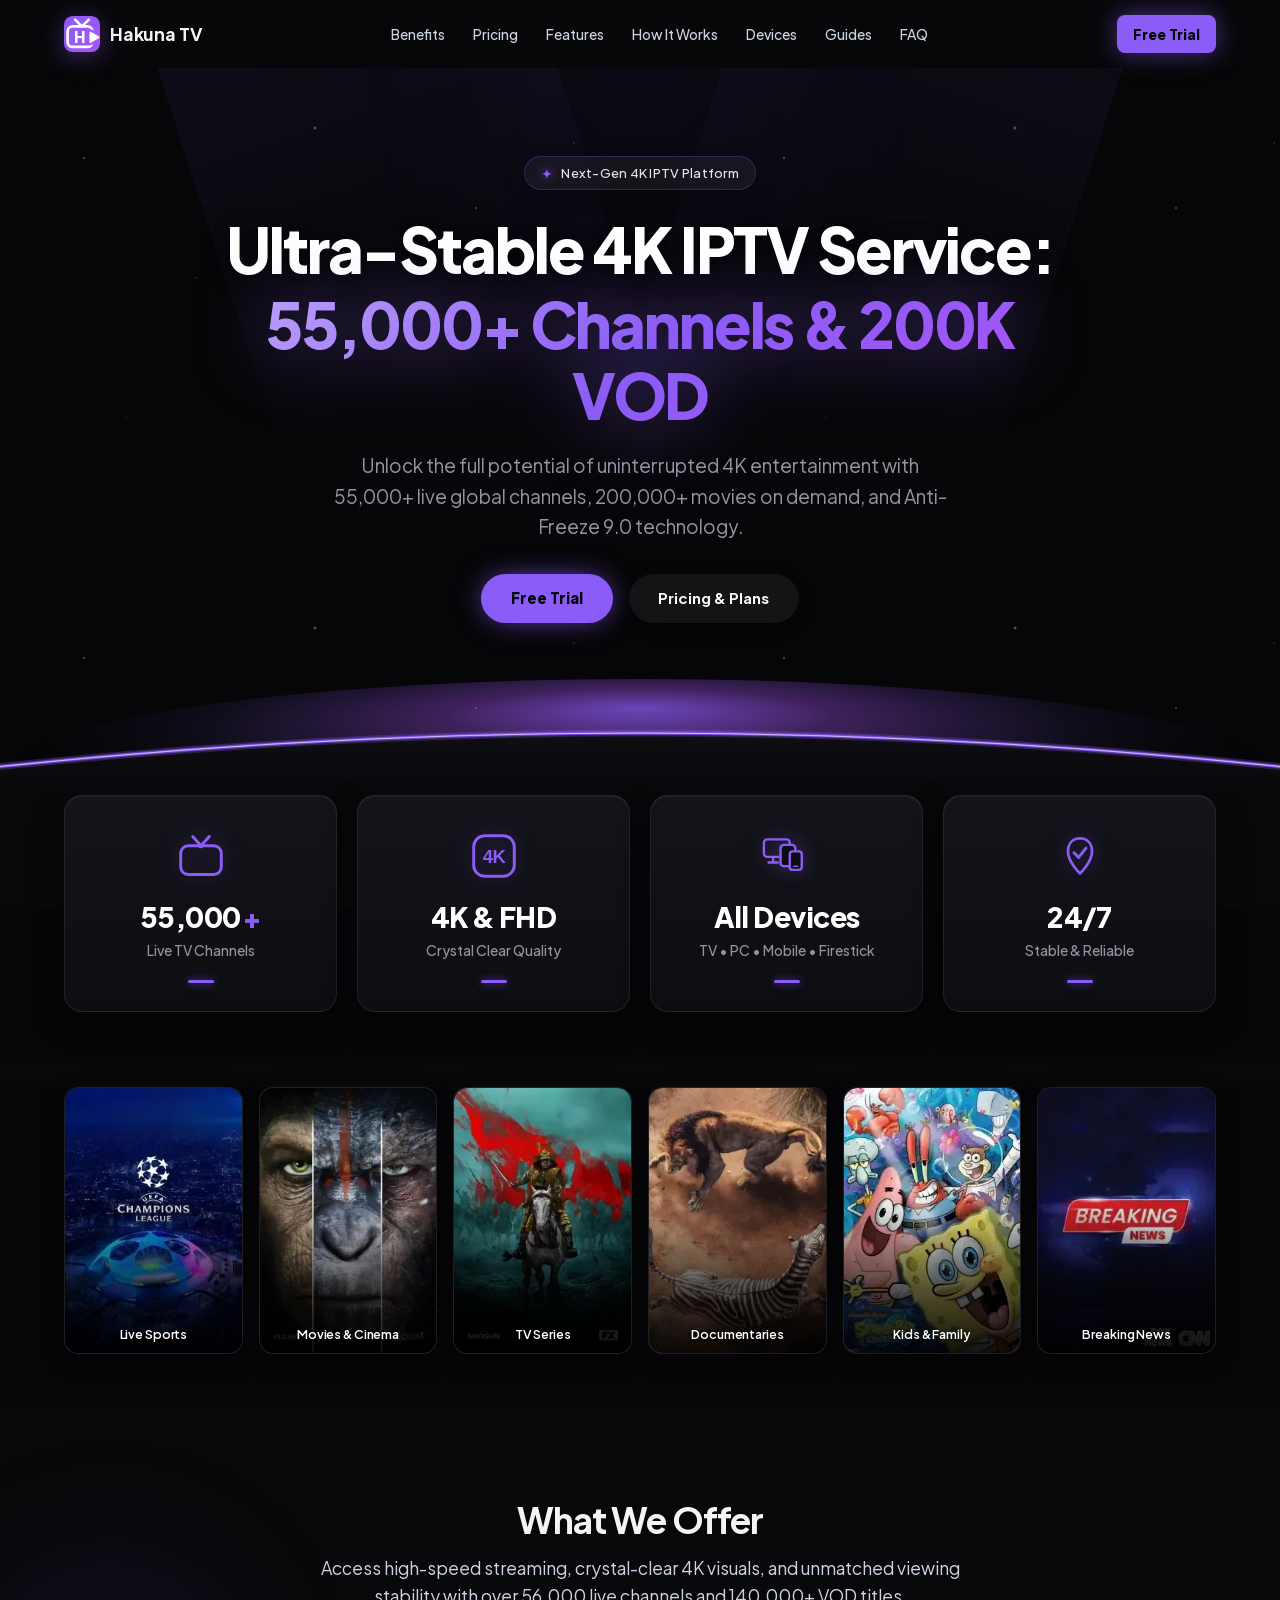
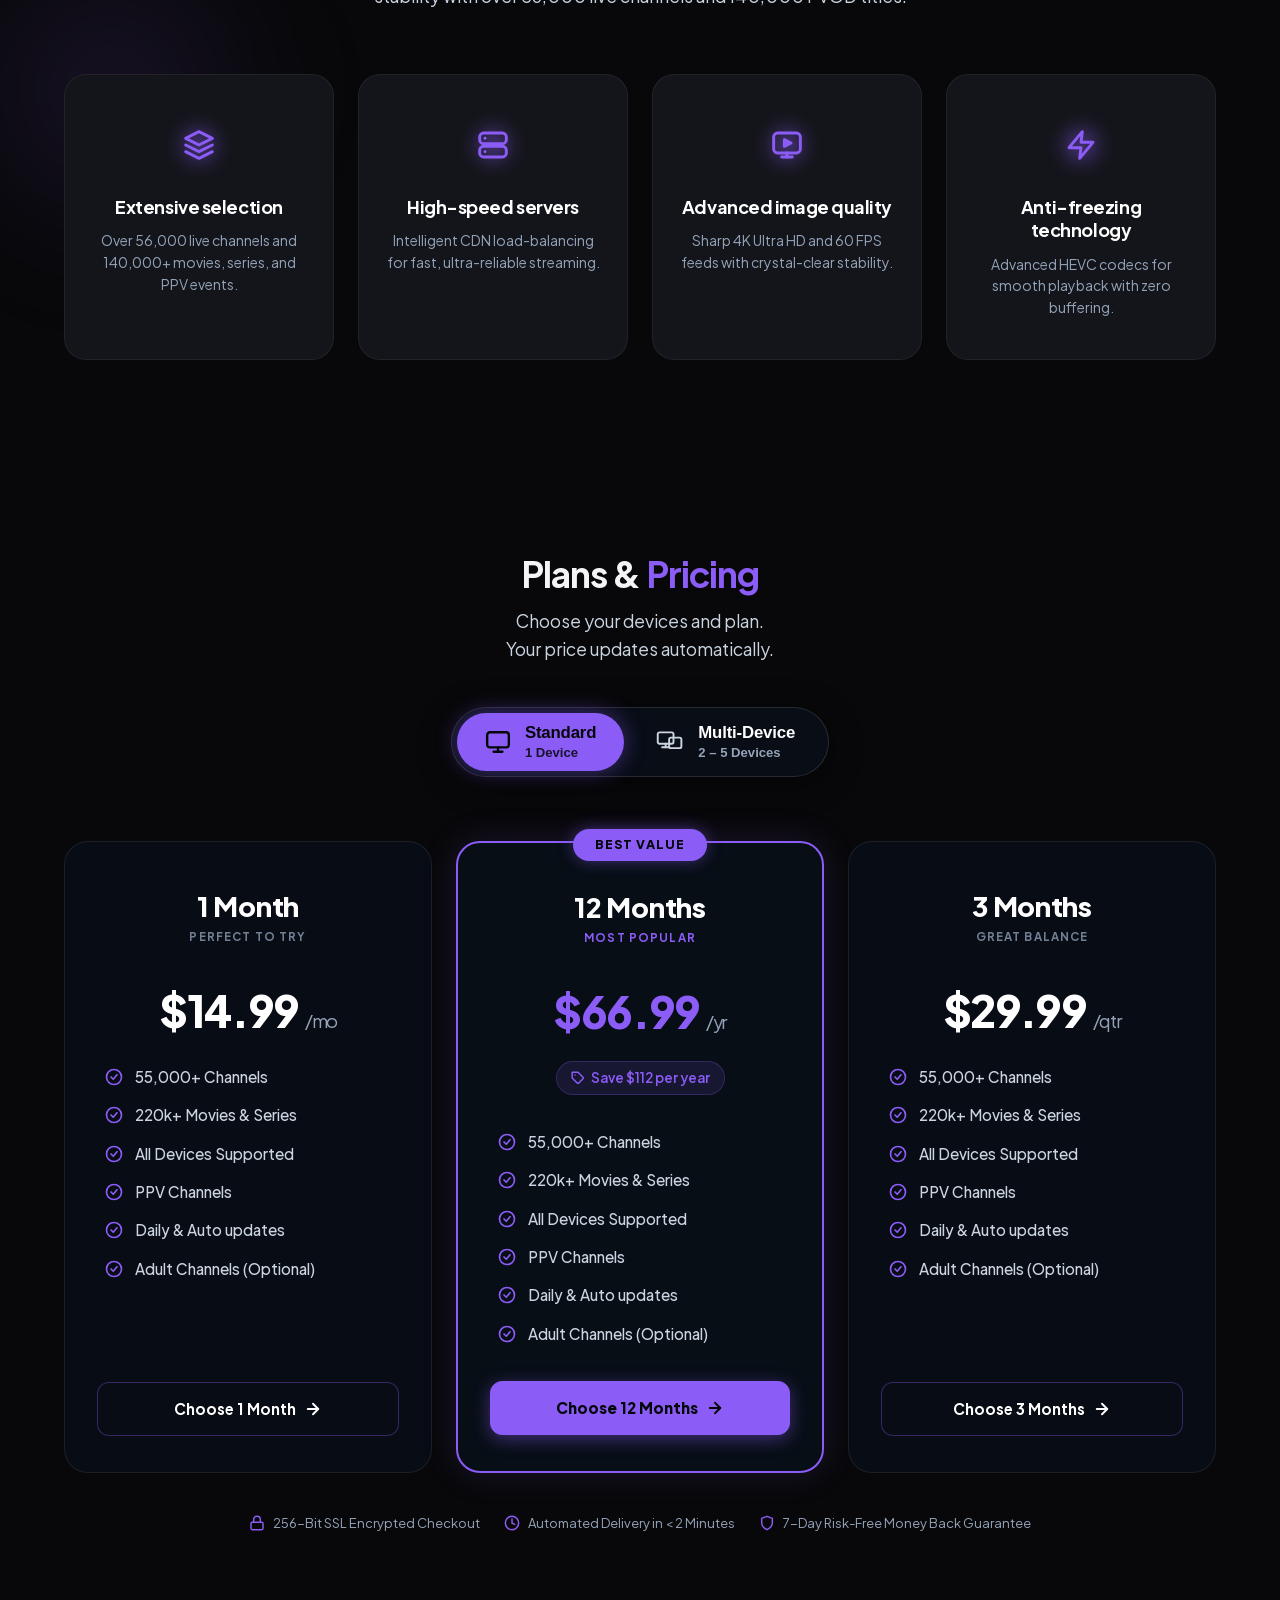
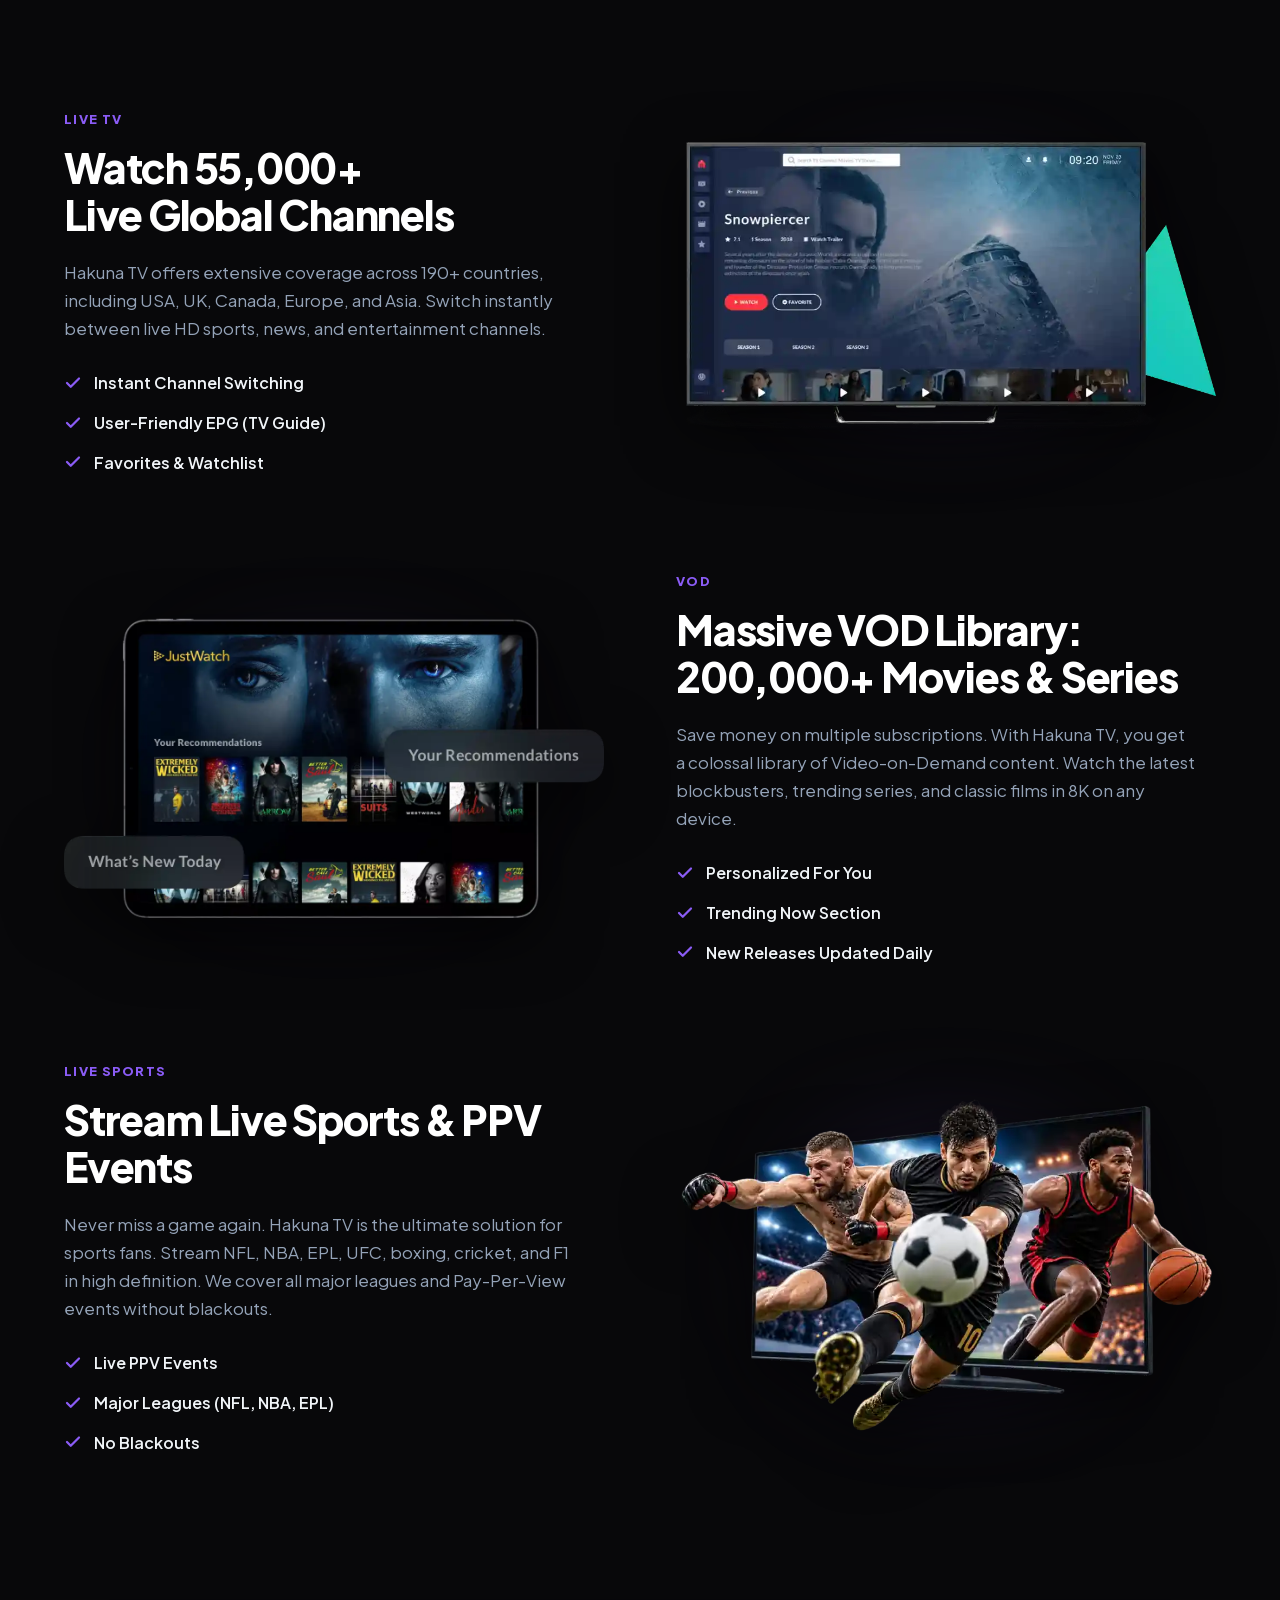
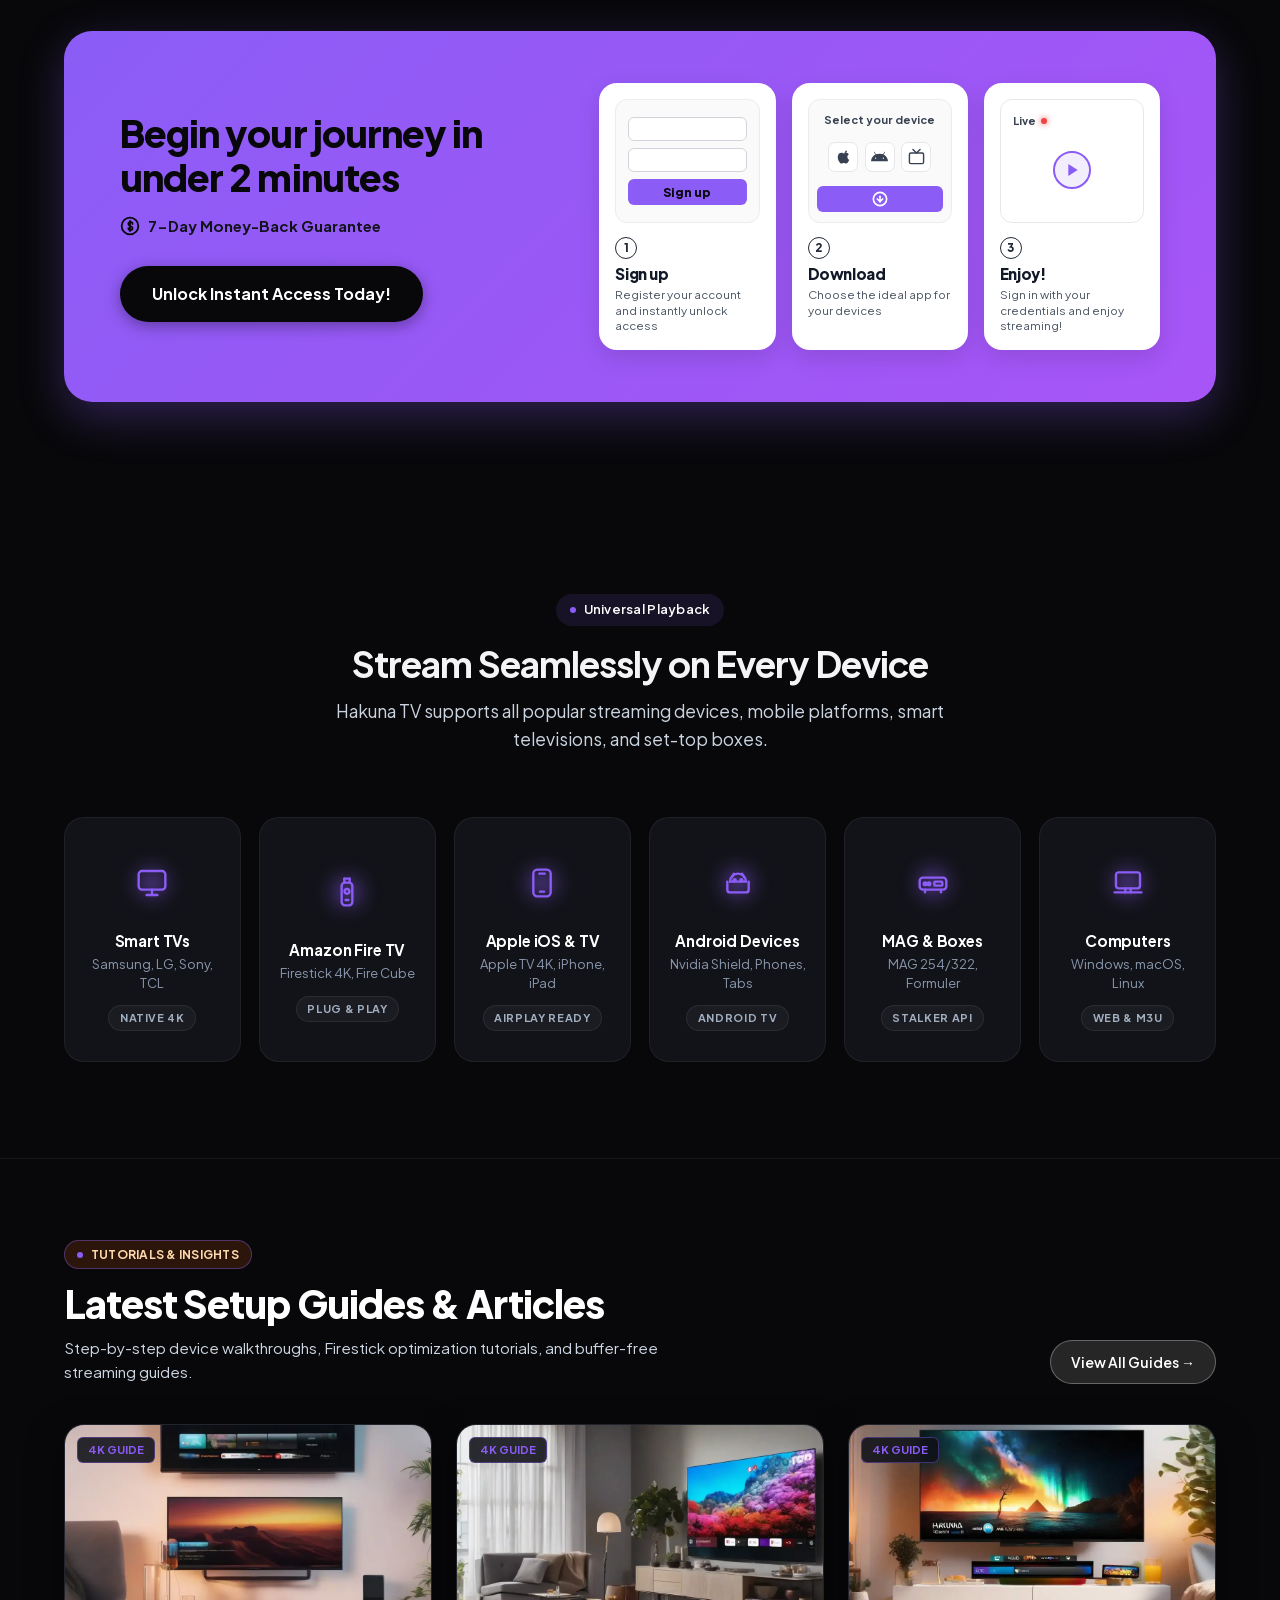
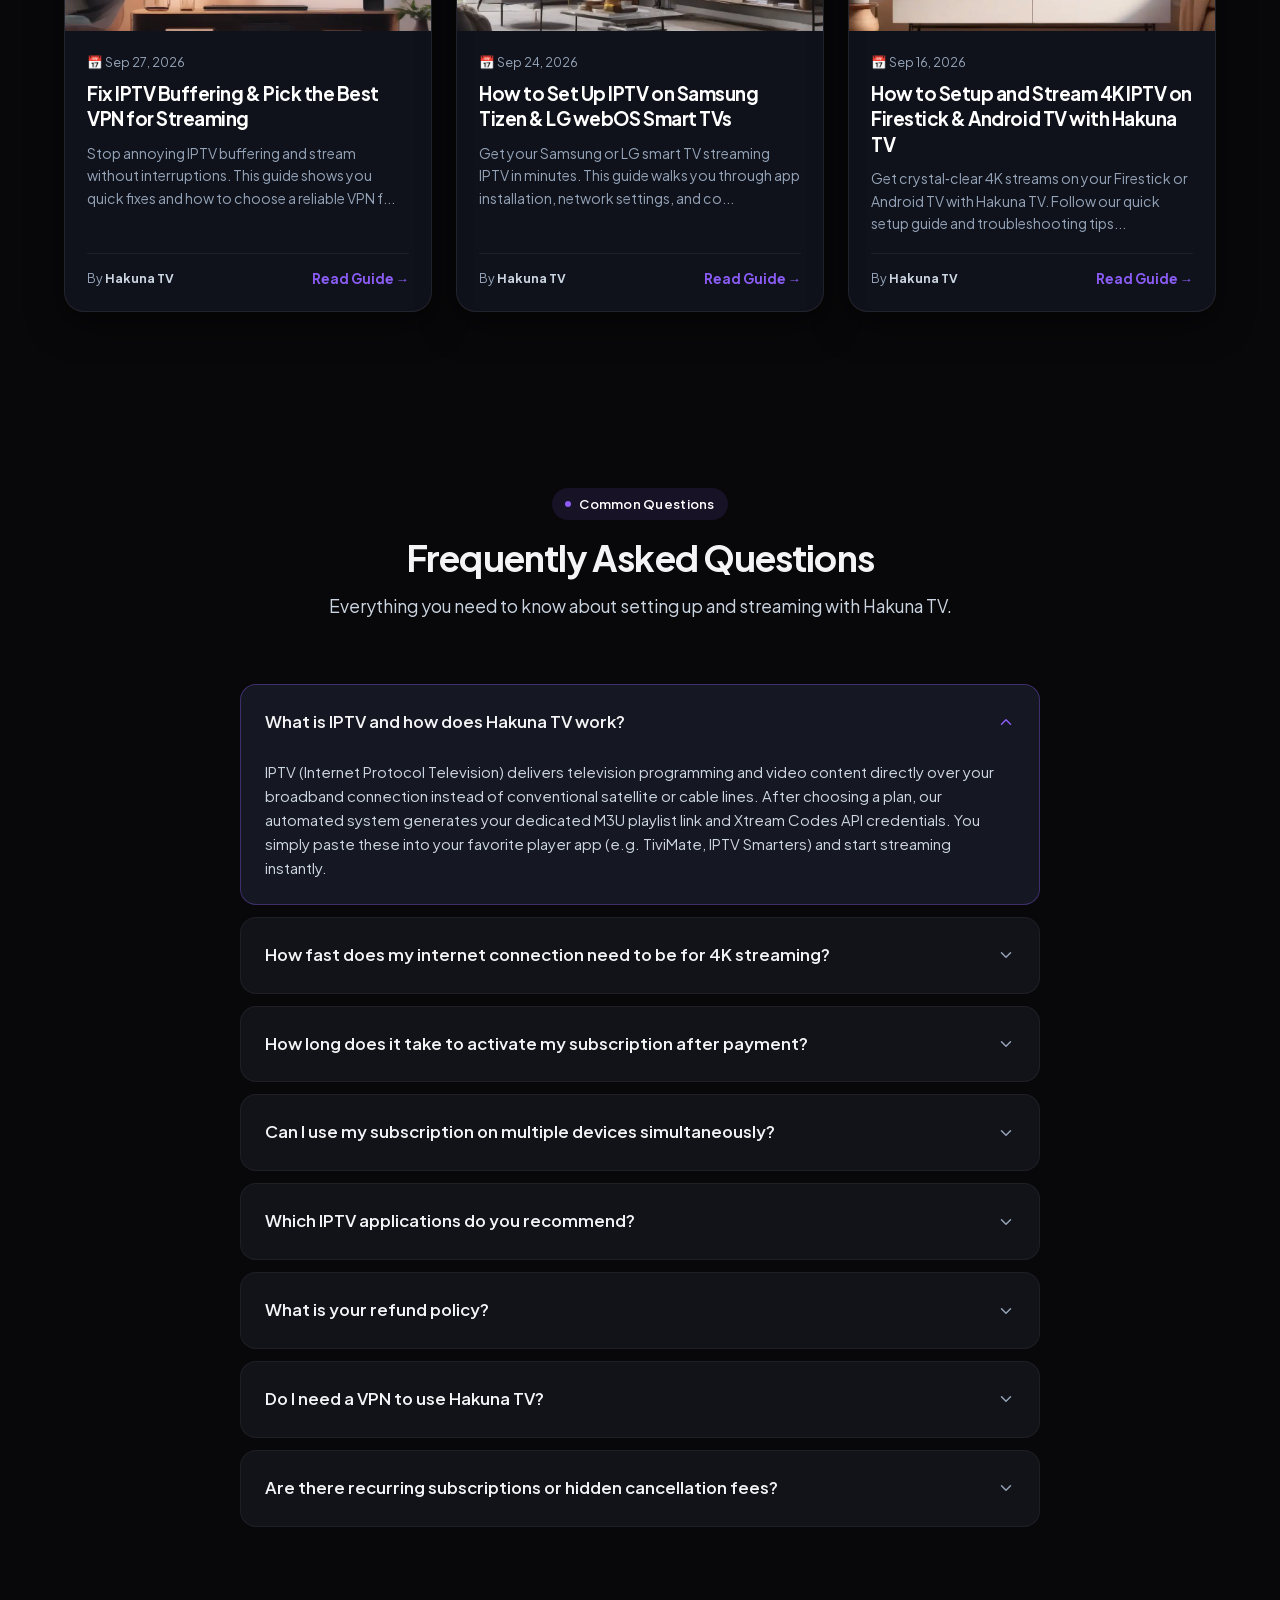
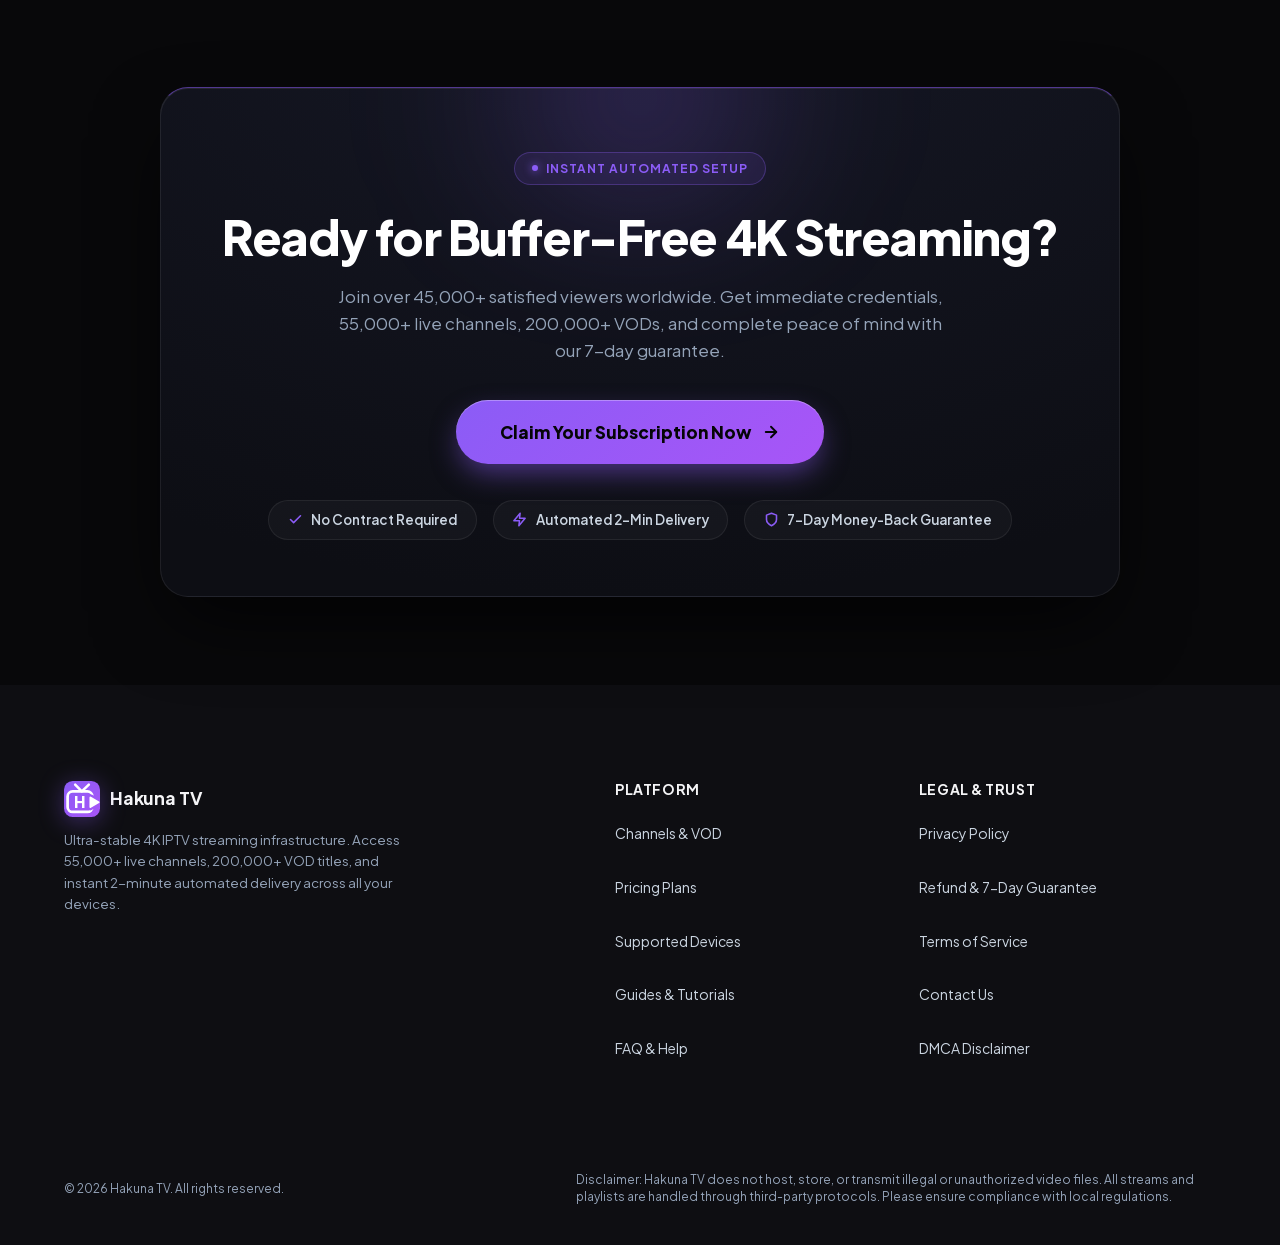
==== commit 43beecad: "Deploy IPTV site via TVKIX Site Manager [2026-10-08T21:31:38.056Z]" ====
--- a/index.html
+++ b/index.html
@@ -13,9 +13,9 @@
   <meta name="theme-color" content="#08080a">
 
   <!-- Pure SVG Dynamic Brand Favicon & App Icons (Google SEO Compliant) -->
-  <link rel="icon" type="image/svg+xml" href="data:image/svg+xml;utf8,%3Csvg%20xmlns%3D%22http%3A%2F%2Fwww.w3.org%2F2000%2Fsvg%22%20viewBox%3D%220%200%20100%20100%22%20width%3D%22100%25%22%20height%3D%22100%25%22%3E%0A%20%20%3Cdefs%3E%0A%20%20%20%20%3ClinearGradient%20id%3D%22tvkixBrandGrad%22%20x1%3D%220%25%22%20y1%3D%220%25%22%20x2%3D%22100%25%22%20y2%3D%22100%25%22%3E%0A%20%20%20%20%20%20%3Cstop%20offset%3D%220%25%22%20stop-color%3D%22%23f97316%22%2F%3E%0A%20%20%20%20%20%20%3Cstop%20offset%3D%22100%25%22%20stop-color%3D%22%23f97316%22%2F%3E%0A%20%20%20%20%3C%2FlinearGradient%3E%0A%20%20%20%20%3Cmask%20id%3D%22tvCutout_8p53w0%22%3E%0A%20%20%20%20%20%20%3Crect%20width%3D%22100%22%20height%3D%22100%22%20fill%3D%22%23ffffff%22%2F%3E%0A%20%20%20%20%20%20%3Cpath%20d%3D%22M%2073.5%2046%20L%2096%2059%20L%2073.5%2072%20Z%22%20fill%3D%22%23000000%22%20stroke%3D%22%23000000%22%20stroke-width%3D%2218.5%22%20stroke-linejoin%3D%22round%22%20stroke-linecap%3D%22round%22%2F%3E%0A%20%20%20%20%3C%2Fmask%3E%0A%20%20%3C%2Fdefs%3E%0A%20%20%3Crect%20width%3D%22100%22%20height%3D%22100%22%20rx%3D%2224%22%20fill%3D%22url(%23tvkixBrandGrad)%22%2F%3E%0A%20%20%3Cpath%20d%3D%22M%2031%2010%20L%2049.5%2029%20L%2069%2010%22%20fill%3D%22none%22%20stroke%3D%22%23ffffff%22%20stroke-width%3D%227%22%20stroke-linecap%3D%22round%22%20stroke-linejoin%3D%22round%22%2F%3E%0A%20%20%3Crect%20x%3D%2210%22%20y%3D%2229%22%20width%3D%2269%22%20height%3D%2257%22%20rx%3D%2214%22%20fill%3D%22none%22%20stroke%3D%22%23ffffff%22%20stroke-width%3D%227.5%22%20stroke-linejoin%3D%22round%22%20stroke-linecap%3D%22round%22%20mask%3D%22url(%23tvCutout_8p53w0)%22%2F%3E%0A%20%20%3Cpath%20d%3D%22M%2073.5%2046%20L%2096%2059%20L%2073.5%2072%20Z%22%20fill%3D%22%23ffffff%22%20stroke%3D%22%23ffffff%22%20stroke-width%3D%225.5%22%20stroke-linejoin%3D%22round%22%20stroke-linecap%3D%22round%22%2F%3E%0A%20%20%3Ctext%20x%3D%2244%22%20y%3D%2258%22%20font-family%3D%22-apple-system%2C%20BlinkMacSystemFont%2C%20'Plus%20Jakarta%20Sans'%2C%20'Arial%20Black'%2C%20'Montserrat'%2C%20sans-serif%22%20font-size%3D%2244%22%20font-weight%3D%22900%22%20fill%3D%22%23ffffff%22%20text-anchor%3D%22middle%22%20dominant-baseline%3D%22central%22%3EH%3C%2Ftext%3E%0A%3C%2Fsvg%3E">
+  <link rel="icon" type="image/svg+xml" href="data:image/svg+xml;utf8,%3Csvg%20xmlns%3D%22http%3A%2F%2Fwww.w3.org%2F2000%2Fsvg%22%20viewBox%3D%220%200%20100%20100%22%20width%3D%22100%25%22%20height%3D%22100%25%22%3E%0A%20%20%3Cdefs%3E%0A%20%20%20%20%3ClinearGradient%20id%3D%22tvkixBrandGrad%22%20x1%3D%220%25%22%20y1%3D%220%25%22%20x2%3D%22100%25%22%20y2%3D%22100%25%22%3E%0A%20%20%20%20%20%20%3Cstop%20offset%3D%220%25%22%20stop-color%3D%22%238b5cf6%22%2F%3E%0A%20%20%20%20%20%20%3Cstop%20offset%3D%22100%25%22%20stop-color%3D%22%23a855f7%22%2F%3E%0A%20%20%20%20%3C%2FlinearGradient%3E%0A%20%20%20%20%3Cmask%20id%3D%22tvCutout_auyxz3%22%3E%0A%20%20%20%20%20%20%3Crect%20width%3D%22100%22%20height%3D%22100%22%20fill%3D%22%23ffffff%22%2F%3E%0A%20%20%20%20%20%20%3Cpath%20d%3D%22M%2073.5%2046%20L%2096%2059%20L%2073.5%2072%20Z%22%20fill%3D%22%23000000%22%20stroke%3D%22%23000000%22%20stroke-width%3D%2218.5%22%20stroke-linejoin%3D%22round%22%20stroke-linecap%3D%22round%22%2F%3E%0A%20%20%20%20%3C%2Fmask%3E%0A%20%20%3C%2Fdefs%3E%0A%20%20%3Crect%20width%3D%22100%22%20height%3D%22100%22%20rx%3D%2224%22%20fill%3D%22url(%23tvkixBrandGrad)%22%2F%3E%0A%20%20%3Cpath%20d%3D%22M%2031%2010%20L%2049.5%2029%20L%2069%2010%22%20fill%3D%22none%22%20stroke%3D%22%23ffffff%22%20stroke-width%3D%227%22%20stroke-linecap%3D%22round%22%20stroke-linejoin%3D%22round%22%2F%3E%0A%20%20%3Crect%20x%3D%2210%22%20y%3D%2229%22%20width%3D%2269%22%20height%3D%2257%22%20rx%3D%2214%22%20fill%3D%22none%22%20stroke%3D%22%23ffffff%22%20stroke-width%3D%227.5%22%20stroke-linejoin%3D%22round%22%20stroke-linecap%3D%22round%22%20mask%3D%22url(%23tvCutout_auyxz3)%22%2F%3E%0A%20%20%3Cpath%20d%3D%22M%2073.5%2046%20L%2096%2059%20L%2073.5%2072%20Z%22%20fill%3D%22%23ffffff%22%20stroke%3D%22%23ffffff%22%20stroke-width%3D%225.5%22%20stroke-linejoin%3D%22round%22%20stroke-linecap%3D%22round%22%2F%3E%0A%20%20%3Ctext%20x%3D%2244%22%20y%3D%2258%22%20font-family%3D%22-apple-system%2C%20BlinkMacSystemFont%2C%20'Plus%20Jakarta%20Sans'%2C%20'Arial%20Black'%2C%20'Montserrat'%2C%20sans-serif%22%20font-size%3D%2244%22%20font-weight%3D%22900%22%20fill%3D%22%23ffffff%22%20text-anchor%3D%22middle%22%20dominant-baseline%3D%22central%22%3EH%3C%2Ftext%3E%0A%3C%2Fsvg%3E">
   <link rel="alternate icon" type="image/svg+xml" href="/assets/favicon.svg">
-  <link rel="apple-touch-icon" href="data:image/svg+xml;utf8,%3Csvg%20xmlns%3D%22http%3A%2F%2Fwww.w3.org%2F2000%2Fsvg%22%20viewBox%3D%220%200%20100%20100%22%20width%3D%22100%25%22%20height%3D%22100%25%22%3E%0A%20%20%3Cdefs%3E%0A%20%20%20%20%3ClinearGradient%20id%3D%22tvkixBrandGrad%22%20x1%3D%220%25%22%20y1%3D%220%25%22%20x2%3D%22100%25%22%20y2%3D%22100%25%22%3E%0A%20%20%20%20%20%20%3Cstop%20offset%3D%220%25%22%20stop-color%3D%22%23f97316%22%2F%3E%0A%20%20%20%20%20%20%3Cstop%20offset%3D%22100%25%22%20stop-color%3D%22%23f97316%22%2F%3E%0A%20%20%20%20%3C%2FlinearGradient%3E%0A%20%20%20%20%3Cmask%20id%3D%22tvCutout_8p53w0%22%3E%0A%20%20%20%20%20%20%3Crect%20width%3D%22100%22%20height%3D%22100%22%20fill%3D%22%23ffffff%22%2F%3E%0A%20%20%20%20%20%20%3Cpath%20d%3D%22M%2073.5%2046%20L%2096%2059%20L%2073.5%2072%20Z%22%20fill%3D%22%23000000%22%20stroke%3D%22%23000000%22%20stroke-width%3D%2218.5%22%20stroke-linejoin%3D%22round%22%20stroke-linecap%3D%22round%22%2F%3E%0A%20%20%20%20%3C%2Fmask%3E%0A%20%20%3C%2Fdefs%3E%0A%20%20%3Crect%20width%3D%22100%22%20height%3D%22100%22%20rx%3D%2224%22%20fill%3D%22url(%23tvkixBrandGrad)%22%2F%3E%0A%20%20%3Cpath%20d%3D%22M%2031%2010%20L%2049.5%2029%20L%2069%2010%22%20fill%3D%22none%22%20stroke%3D%22%23ffffff%22%20stroke-width%3D%227%22%20stroke-linecap%3D%22round%22%20stroke-linejoin%3D%22round%22%2F%3E%0A%20%20%3Crect%20x%3D%2210%22%20y%3D%2229%22%20width%3D%2269%22%20height%3D%2257%22%20rx%3D%2214%22%20fill%3D%22none%22%20stroke%3D%22%23ffffff%22%20stroke-width%3D%227.5%22%20stroke-linejoin%3D%22round%22%20stroke-linecap%3D%22round%22%20mask%3D%22url(%23tvCutout_8p53w0)%22%2F%3E%0A%20%20%3Cpath%20d%3D%22M%2073.5%2046%20L%2096%2059%20L%2073.5%2072%20Z%22%20fill%3D%22%23ffffff%22%20stroke%3D%22%23ffffff%22%20stroke-width%3D%225.5%22%20stroke-linejoin%3D%22round%22%20stroke-linecap%3D%22round%22%2F%3E%0A%20%20%3Ctext%20x%3D%2244%22%20y%3D%2258%22%20font-family%3D%22-apple-system%2C%20BlinkMacSystemFont%2C%20'Plus%20Jakarta%20Sans'%2C%20'Arial%20Black'%2C%20'Montserrat'%2C%20sans-serif%22%20font-size%3D%2244%22%20font-weight%3D%22900%22%20fill%3D%22%23ffffff%22%20text-anchor%3D%22middle%22%20dominant-baseline%3D%22central%22%3EH%3C%2Ftext%3E%0A%3C%2Fsvg%3E">
+  <link rel="apple-touch-icon" href="data:image/svg+xml;utf8,%3Csvg%20xmlns%3D%22http%3A%2F%2Fwww.w3.org%2F2000%2Fsvg%22%20viewBox%3D%220%200%20100%20100%22%20width%3D%22100%25%22%20height%3D%22100%25%22%3E%0A%20%20%3Cdefs%3E%0A%20%20%20%20%3ClinearGradient%20id%3D%22tvkixBrandGrad%22%20x1%3D%220%25%22%20y1%3D%220%25%22%20x2%3D%22100%25%22%20y2%3D%22100%25%22%3E%0A%20%20%20%20%20%20%3Cstop%20offset%3D%220%25%22%20stop-color%3D%22%238b5cf6%22%2F%3E%0A%20%20%20%20%20%20%3Cstop%20offset%3D%22100%25%22%20stop-color%3D%22%23a855f7%22%2F%3E%0A%20%20%20%20%3C%2FlinearGradient%3E%0A%20%20%20%20%3Cmask%20id%3D%22tvCutout_auyxz3%22%3E%0A%20%20%20%20%20%20%3Crect%20width%3D%22100%22%20height%3D%22100%22%20fill%3D%22%23ffffff%22%2F%3E%0A%20%20%20%20%20%20%3Cpath%20d%3D%22M%2073.5%2046%20L%2096%2059%20L%2073.5%2072%20Z%22%20fill%3D%22%23000000%22%20stroke%3D%22%23000000%22%20stroke-width%3D%2218.5%22%20stroke-linejoin%3D%22round%22%20stroke-linecap%3D%22round%22%2F%3E%0A%20%20%20%20%3C%2Fmask%3E%0A%20%20%3C%2Fdefs%3E%0A%20%20%3Crect%20width%3D%22100%22%20height%3D%22100%22%20rx%3D%2224%22%20fill%3D%22url(%23tvkixBrandGrad)%22%2F%3E%0A%20%20%3Cpath%20d%3D%22M%2031%2010%20L%2049.5%2029%20L%2069%2010%22%20fill%3D%22none%22%20stroke%3D%22%23ffffff%22%20stroke-width%3D%227%22%20stroke-linecap%3D%22round%22%20stroke-linejoin%3D%22round%22%2F%3E%0A%20%20%3Crect%20x%3D%2210%22%20y%3D%2229%22%20width%3D%2269%22%20height%3D%2257%22%20rx%3D%2214%22%20fill%3D%22none%22%20stroke%3D%22%23ffffff%22%20stroke-width%3D%227.5%22%20stroke-linejoin%3D%22round%22%20stroke-linecap%3D%22round%22%20mask%3D%22url(%23tvCutout_auyxz3)%22%2F%3E%0A%20%20%3Cpath%20d%3D%22M%2073.5%2046%20L%2096%2059%20L%2073.5%2072%20Z%22%20fill%3D%22%23ffffff%22%20stroke%3D%22%23ffffff%22%20stroke-width%3D%225.5%22%20stroke-linejoin%3D%22round%22%20stroke-linecap%3D%22round%22%2F%3E%0A%20%20%3Ctext%20x%3D%2244%22%20y%3D%2258%22%20font-family%3D%22-apple-system%2C%20BlinkMacSystemFont%2C%20'Plus%20Jakarta%20Sans'%2C%20'Arial%20Black'%2C%20'Montserrat'%2C%20sans-serif%22%20font-size%3D%2244%22%20font-weight%3D%22900%22%20fill%3D%22%23ffffff%22%20text-anchor%3D%22middle%22%20dominant-baseline%3D%22central%22%3EH%3C%2Ftext%3E%0A%3C%2Fsvg%3E">
   <link rel="manifest" href="site.webmanifest">
 
   <!-- Open Graph / Facebook -->
@@ -798,63 +798,78 @@
         }
       },
       {
-  "@type": "FAQPage",
-  "@id": "https://hakuna4ktv.shop/#faq",
-  "mainEntity": [
-    {
-      "@type": "Question",
-      "name": "What is IPTV and how does Hakuna TV work?",
-      "acceptedAnswer": {
-        "@type": "Answer",
-        "text": "Hakuna TV delivers television programming and video content directly over your broadband internet connection. Upon checkout, our automated system generates your dedicated M3U playlist link and Xtream Codes credentials within 2 minutes so you can start streaming immediately."
+        "@type": "FAQPage",
+        "@id": "https://hakuna4ktv.shop/#faq",
+        "mainEntity": [
+          {
+            "@type": "Question",
+            "name": "What is IPTV and how does Hakuna TV work?",
+            "acceptedAnswer": {
+              "@type": "Answer",
+              "text": "IPTV (Internet Protocol Television) delivers television programming and video content through internet broadband rather than traditional cable or satellite. Once you select a subscription plan, Hakuna TV automatically provides an M3U playlist URL and Xtream Codes credentials that connect directly into your preferred IPTV player application."
+            }
+          },
+          {
+            "@type": "Question",
+            "name": "How fast does my internet connection need to be?",
+            "acceptedAnswer": {
+              "@type": "Answer",
+              "text": "For standard definition (SD) streams, 10 Mbps is sufficient. For Full HD (1080p), we recommend at least 25 Mbps. For smooth 4K Ultra HD and 60FPS live sports streaming without buffering, a stable connection of 35-50 Mbps is recommended."
+            }
+          },
+          {
+            "@type": "Question",
+            "name": "How quickly will I receive my login credentials?",
+            "acceptedAnswer": {
+              "@type": "Answer",
+              "text": "Activation is 100% automated. Immediately upon successful checkout, your M3U playlist link, Xtream Codes credentials, and step-by-step setup guides are delivered directly to your email inbox and WhatsApp (optional) within 2 minutes."
+            }
+          },
+          {
+            "@type": "Question",
+            "name": "Can I use my subscription on multiple devices?",
+            "acceptedAnswer": {
+              "@type": "Answer",
+              "text": "Yes. You can install and configure your Hakuna TV credentials on multiple devices (such as your living room TV, bedroom TV, phone, and tablet). Single-connection plans allow one active stream at a time, while multi-connection upgrades allow simultaneous viewing across different screens."
+            }
+          },
+          {
+            "@type": "Question",
+            "name": "Which apps and players are compatible with your service?",
+            "acceptedAnswer": {
+              "@type": "Answer",
+              "text": "Hakuna TV is compatible with all industry-standard IPTV apps including TiviMate, IPTV Smarters Pro, IBO Player, XCIPTV, Smart IPTV, GSE Smart IPTV, Perfect Player, and VLC Media Player."
+            }
+          },
+          {
+            "@type": "Question",
+            "name": "What is your refund policy?",
+            "acceptedAnswer": {
+              "@type": "Answer",
+              "text": "We provide a 7-day money-back guarantee. If you experience persistent technical difficulties or our service does not meet your expectations, contact our 24/7 support team for an immediate full refund."
+            }
+          },
+          {
+            "@type": "Question",
+            "name": "Do I need a VPN to use Hakuna TV?",
+            "acceptedAnswer": {
+              "@type": "Answer",
+              "text": "A VPN is not strictly required because all our streams are encrypted with 256-bit SSL protocols. However, if your Internet Service Provider (ISP) throttles high-bandwidth video streaming, a VPN can ensure full unthrottled streaming speeds."
+            }
+          },
+          {
+            "@type": "Question",
+            "name": "Are there contracts or hidden recurring fees?",
+            "acceptedAnswer": {
+              "@type": "Answer",
+              "text": "No. There are zero contracts, zero setup fees, and zero hidden charges. You only pay for the duration you choose (1, 3, 6, or 12 months) with complete freedom to renew or cancel anytime."
+            }
+          }
+        ]
       }
-    },
-    {
-      "@type": "Question",
-      "name": "How fast does my internet connection need to be for 4K streaming?",
-      "acceptedAnswer": {
-        "@type": "Answer",
-        "text": "For standard definition, 10 Mbps is adequate. For Full HD 1080p, we recommend at least 25 Mbps. For uncompressed 4K Ultra HD and 60FPS live sports broadcasts, a stable connection of 35–50 Mbps ensures zero buffering."
-      }
-    },
-    {
-      "@type": "Question",
-      "name": "How long does it take to activate my subscription after payment?",
-      "acceptedAnswer": {
-        "@type": "Answer",
-        "text": "Activation is 100% automated. In less than 2 minutes following checkout, your setup details and credentials will arrive in your email inbox."
-      }
-    },
-    {
-      "@type": "Question",
-      "name": "Can I use my subscription on multiple devices simultaneously?",
-      "acceptedAnswer": {
-        "@type": "Answer",
-        "text": "You can configure your Hakuna TV credentials on as many devices as you own. Standard plans support 1 active stream at a time, while multi-room options support multiple concurrent screens."
-      }
-    },
-    {
-      "@type": "Question",
-      "name": "Which IPTV applications do you recommend?",
-      "acceptedAnswer": {
-        "@type": "Answer",
-        "text": "For Android and Firestick, we recommend TiviMate or IPTV Smarters Pro. For Apple devices, IPTV Smarters or GSE Smart IPTV work flawlessly. For Smart TVs, IBO Player or Smart IPTV provide the cleanest experience."
-      }
-    },
-    {
-      "@type": "Question",
-      "name": "What is your refund policy?",
-      "acceptedAnswer": {
-        "@type": "Answer",
-        "text": "We stand behind our server stability with an unconditional 7-day money-back guarantee. If you encounter any technical difficulty our 24/7 support desk cannot resolve, you receive a full refund."
-      }
-    }
-  ]
-}
     ]
   }
   </script>
-    <meta name="google-site-verification" content="qH6YvUQ_3W1_PaNmXWLbQ_of8k01E6in7PShOm4SfhA">
 
     <style id="site-dynamic-theme">
         
@@ -864,16 +879,16 @@
             }
         
         :root {
-            --accent: #f97316 !important;
-            --accent-hover: #f97316 !important;
+            --accent: #8b5cf6 !important;
+            --accent-hover: #a855f7 !important;
             --accent-text: #ffffff !important;
-            --accent-light: rgba(249, 115, 22, 0.12) !important;
-            --primary: #f97316 !important;
-            --primary-glow: rgba(249, 115, 22, 0.44) !important;
-            --brand-r: 249;
-            --brand-g: 115;
-            --brand-b: 22;
-            font-family: 'Plus Jakarta Sans', -apple-system, sans-serif !important;
+            --accent-light: rgba(139, 92, 246, 0.12) !important;
+            --primary: #8b5cf6 !important;
+            --primary-glow: rgba(139, 92, 246, 0.44) !important;
+            --brand-r: 139;
+            --brand-g: 92;
+            --brand-b: 246;
+            
         }
         /* Header & Logo Pure SVG Mark */
         .logo-icon {
@@ -886,250 +901,250 @@
             align-items: center !important;
             justify-content: center !important;
             box-shadow: none !important;
-            filter: drop-shadow(0 4px 12px rgba(249, 115, 22, 0.38)) !important;
+            filter: drop-shadow(0 4px 12px rgba(139, 92, 246, 0.38)) !important;
             transition: transform 0.2s ease, filter 0.2s ease !important;
             flex-shrink: 0 !important;
         }
         .brand-logo:hover .logo-icon {
             transform: scale(1.06) !important;
-            filter: drop-shadow(0 6px 18px rgba(249, 115, 22, 0.6)) !important;
+            filter: drop-shadow(0 6px 18px rgba(139, 92, 246, 0.6)) !important;
         }
         .logo-icon svg {
             width: 100% !important;
             height: 100% !important;
             display: block !important;
         }
-        .brand-accent, .accent-mark { color: #f97316 !important; }
+        .brand-accent, .accent-mark { color: #8b5cf6 !important; }
 
         /* Hero Headline & Title Bottom Accent */
         .title-bottom {
-            color: #f97316 !important;
-            background: linear-gradient(135deg, rgb(252, 178, 127) 0%, #f97316 50%, #f97316 100%) !important;
+            color: #8b5cf6 !important;
+            background: linear-gradient(135deg, rgb(191, 165, 250) 0%, #8b5cf6 50%, #a855f7 100%) !important;
             -webkit-background-clip: text !important;
             -webkit-text-fill-color: transparent !important;
             background-clip: text !important;
-            filter: drop-shadow(0 0 35px rgba(249, 115, 22, 0.55)) !important;
+            filter: drop-shadow(0 0 35px rgba(139, 92, 246, 0.55)) !important;
         }
 
         /* Light Rays Ambient Backdrop */
         .light-ray-left {
-            background: linear-gradient(180deg, rgba(249, 115, 22, 0.45) 0%, rgba(249, 115, 22, 0.08) 60%, transparent 100%) !important;
+            background: linear-gradient(180deg, rgba(139, 92, 246, 0.45) 0%, rgba(139, 92, 246, 0.08) 60%, transparent 100%) !important;
         }
         .light-ray-right {
-            background: linear-gradient(180deg, rgba(249, 115, 22, 0.4) 0%, rgba(249, 115, 22, 0.08) 60%, transparent 100%) !important;
+            background: linear-gradient(180deg, rgba(139, 92, 246, 0.4) 0%, rgba(139, 92, 246, 0.08) 60%, transparent 100%) !important;
         }
         .light-ray-center {
-            background: radial-gradient(ellipse at top, rgba(249, 115, 22, 0.22) 0%, rgba(249, 115, 22, 0.05) 50%, transparent 80%) !important;
+            background: radial-gradient(ellipse at top, rgba(139, 92, 246, 0.22) 0%, rgba(139, 92, 246, 0.05) 50%, transparent 80%) !important;
         }
 
         /* Hero Badge & Sparks */
         .badge-spark {
-            color: #f97316 !important;
-            text-shadow: 0 0 10px rgba(249, 115, 22, 0.9), 0 0 20px rgba(249, 115, 22, 0.5) !important;
+            color: #8b5cf6 !important;
+            text-shadow: 0 0 10px rgba(139, 92, 246, 0.9), 0 0 20px rgba(139, 92, 246, 0.5) !important;
         }
         .hero-badge-pill {
-            border: 1px solid rgba(249, 115, 22, 0.25) !important;
+            border: 1px solid rgba(139, 92, 246, 0.25) !important;
         }
 
         /* Buttons */
         .btn-pill-primary, .btn-pill-primary span, .btn-pill-primary:link, .btn-pill-primary:visited, .btn-primary { 
-            background: #f97316 !important; 
+            background: #8b5cf6 !important; 
             color: #050507 !important; 
             font-weight: 800 !important; 
-            box-shadow: 0 0 25px rgba(249, 115, 22, 0.5) !important; 
+            box-shadow: 0 0 25px rgba(139, 92, 246, 0.5) !important; 
         }
         .btn-pill-primary:hover, .btn-primary:hover {
-            background: #f97316 !important;
-            box-shadow: 0 0 35px rgba(249, 115, 22, 0.75) !important;
+            background: #a855f7 !important;
+            box-shadow: 0 0 35px rgba(139, 92, 246, 0.75) !important;
         }
 
         /* Metric Cards */
         .metric-dash { 
-            background-color: #f97316 !important; 
-            box-shadow: 0 0 8px rgba(249, 115, 22, 0.7) !important; 
+            background-color: #8b5cf6 !important; 
+            box-shadow: 0 0 8px rgba(139, 92, 246, 0.7) !important; 
         }
         .metric-card:hover {
-            border-color: rgba(249, 115, 22, 0.45) !important;
-            box-shadow: 0 14px 40px rgba(0,0,0,0.55), 0 0 25px rgba(249, 115, 22, 0.2) !important;
+            border-color: rgba(139, 92, 246, 0.45) !important;
+            box-shadow: 0 14px 40px rgba(0,0,0,0.55), 0 0 25px rgba(139, 92, 246, 0.2) !important;
         }
         .metric-icon-art {
-            filter: drop-shadow(0 0 10px rgba(249, 115, 22, 0.35)) !important;
+            filter: drop-shadow(0 0 10px rgba(139, 92, 246, 0.35)) !important;
         }
         .metric-card:hover .metric-icon-art {
-            filter: drop-shadow(0 0 16px rgba(249, 115, 22, 0.65)) !important;
+            filter: drop-shadow(0 0 16px rgba(139, 92, 246, 0.65)) !important;
         }
         .metric-icon-art line, .metric-icon-art rect, .metric-icon-art path {
-            stroke: #f97316 !important;
+            stroke: #8b5cf6 !important;
         }
         .metric-icon-art text {
-            fill: #f97316 !important;
+            fill: #8b5cf6 !important;
         }
 
         /* Category Cards Hover */
         .category-card:hover {
-            border-color: rgba(249, 115, 22, 0.5) !important;
-            box-shadow: 0 12px 30px rgba(0,0,0,0.6), 0 0 20px rgba(249, 115, 22, 0.3) !important;
+            border-color: rgba(139, 92, 246, 0.5) !important;
+            box-shadow: 0 12px 30px rgba(0,0,0,0.6), 0 0 20px rgba(139, 92, 246, 0.3) !important;
         }
         .category-card:hover .category-card-label {
-            color: #f97316 !important;
+            color: #8b5cf6 !important;
         }
 
         /* Benefits Section */
         .what-we-offer-section::before {
-            background: radial-gradient(circle, rgba(249, 115, 22, 0.16) 0%, rgba(249, 115, 22, 0.03) 50%, transparent 70%) !important;
+            background: radial-gradient(circle, rgba(139, 92, 246, 0.16) 0%, rgba(139, 92, 246, 0.03) 50%, transparent 70%) !important;
         }
         .benefit-card:hover {
-            border-color: rgba(249, 115, 22, 0.4) !important;
-            box-shadow: 0 16px 36px -10px rgba(0,0,0,0.6), 0 0 24px rgba(249, 115, 22, 0.18) !important;
+            border-color: rgba(139, 92, 246, 0.4) !important;
+            box-shadow: 0 16px 36px -10px rgba(0,0,0,0.6), 0 0 24px rgba(139, 92, 246, 0.18) !important;
         }
         .benefit-icon-wrapper, .benefit-icon-wrapper svg {
-            color: #f97316 !important;
+            color: #8b5cf6 !important;
         }
         .benefit-icon-glow {
-            background: radial-gradient(circle, rgba(249, 115, 22, 0.55) 0%, rgba(249, 115, 22, 0.18) 50%, transparent 75%) !important;
+            background: radial-gradient(circle, rgba(139, 92, 246, 0.55) 0%, rgba(139, 92, 246, 0.18) 50%, transparent 75%) !important;
         }
 
         /* Features Showcase */
         .feature-badge-tag {
-            color: #f97316 !important;
+            color: #8b5cf6 !important;
         }
         .feature-check-icon, .feature-check-icon svg {
-            color: #f97316 !important;
+            color: #8b5cf6 !important;
         }
         .feature-media-ambient {
-            background: radial-gradient(circle, rgba(249, 115, 22, 0.22) 0%, rgba(249, 115, 22, 0.04) 60%, transparent 80%) !important;
+            background: radial-gradient(circle, rgba(139, 92, 246, 0.22) 0%, rgba(139, 92, 246, 0.04) 60%, transparent 80%) !important;
         }
         .feature-mockup-img:hover {
-            filter: drop-shadow(0 28px 42px rgba(0,0,0,0.8)) drop-shadow(0 0 25px rgba(249, 115, 22, 0.35)) !important;
+            filter: drop-shadow(0 28px 42px rgba(0,0,0,0.8)) drop-shadow(0 0 25px rgba(139, 92, 246, 0.35)) !important;
         }
 
         /* Journey Banner */
         .journey-banner {
-            background: linear-gradient(135deg, #f97316 0%, #f97316 100%) !important;
-            box-shadow: 0 15px 45px rgba(249, 115, 22, 0.3) !important;
+            background: linear-gradient(135deg, #8b5cf6 0%, #a855f7 100%) !important;
+            box-shadow: 0 15px 45px rgba(139, 92, 246, 0.3) !important;
         }
         .mockup-submit-btn, .mockup-download-btn {
-            background: #f97316 !important;
+            background: #8b5cf6 !important;
         }
         .mockup-play-center {
-            border-color: #f97316 !important;
-            color: #f97316 !important;
-            background-color: rgba(249, 115, 22, 0.1) !important;
+            border-color: #8b5cf6 !important;
+            color: #8b5cf6 !important;
+            background-color: rgba(139, 92, 246, 0.1) !important;
         }
 
         /* Pricing Plans */
         .price-plan-card.is-featured {
-            border: 2px solid #f97316 !important;
-            box-shadow: 0 0 40px rgba(249, 115, 22, 0.22) !important;
+            border: 2px solid #8b5cf6 !important;
+            box-shadow: 0 0 40px rgba(139, 92, 246, 0.22) !important;
         }
         .plan-badge-top {
-            background: #f97316 !important;
+            background: #8b5cf6 !important;
             color: #050507 !important;
-            box-shadow: 0 4px 14px rgba(249, 115, 22, 0.4) !important;
+            box-shadow: 0 4px 14px rgba(139, 92, 246, 0.4) !important;
         }
         .plan-card-subtitle.featured-subtitle, .plan-card-amount.featured-amount {
-            color: #f97316 !important;
+            color: #8b5cf6 !important;
         }
         .plan-savings-pill {
-            background-color: rgba(249, 115, 22, 0.12) !important;
-            border: 1px solid rgba(249, 115, 22, 0.3) !important;
-            color: #f97316 !important;
+            background-color: rgba(139, 92, 246, 0.12) !important;
+            border: 1px solid rgba(139, 92, 246, 0.3) !important;
+            color: #8b5cf6 !important;
         }
         .plan-card-feature .check-icon {
-            color: #f97316 !important;
+            color: #8b5cf6 !important;
         }
         .plan-card-btn.solid-featured-btn {
-            background: #f97316 !important;
-            border-color: #f97316 !important;
+            background: #8b5cf6 !important;
+            border-color: #8b5cf6 !important;
             color: #050507 !important;
-            box-shadow: 0 4px 18px rgba(249, 115, 22, 0.35) !important;
+            box-shadow: 0 4px 18px rgba(139, 92, 246, 0.35) !important;
         }
         .trust-item svg {
-            color: #f97316 !important;
+            color: #8b5cf6 !important;
         }
 
         /* Devices Section */
         .device-card:hover {
-            border-color: rgba(249, 115, 22, 0.45) !important;
-            box-shadow: 0 16px 36px -10px rgba(0,0,0,0.65), 0 0 24px rgba(249, 115, 22, 0.18) !important;
+            border-color: rgba(139, 92, 246, 0.45) !important;
+            box-shadow: 0 16px 36px -10px rgba(0,0,0,0.65), 0 0 24px rgba(139, 92, 246, 0.18) !important;
         }
         .device-icon-wrapper, .device-icon-wrapper svg {
-            color: #f97316 !important;
-            stroke: #f97316 !important;
+            color: #8b5cf6 !important;
+            stroke: #8b5cf6 !important;
         }
         .device-icon-glow {
-            background: radial-gradient(circle, rgba(249, 115, 22, 0.55) 0%, rgba(249, 115, 22, 0.18) 50%, transparent 75%) !important;
+            background: radial-gradient(circle, rgba(139, 92, 246, 0.55) 0%, rgba(139, 92, 246, 0.18) 50%, transparent 75%) !important;
         }
         .device-card:hover .device-micro-tag {
-            color: #f97316 !important;
-            background: rgba(249, 115, 22, 0.12) !important;
-            border-color: rgba(249, 115, 22, 0.3) !important;
+            color: #8b5cf6 !important;
+            background: rgba(139, 92, 246, 0.12) !important;
+            border-color: rgba(139, 92, 246, 0.3) !important;
         }
 
         /* FAQ */
         .faq-item[open] {
-            border-color: rgba(249, 115, 22, 0.35) !important;
+            border-color: rgba(139, 92, 246, 0.35) !important;
         }
         .faq-item[open] .faq-chevron {
-            color: #f97316 !important;
+            color: #8b5cf6 !important;
         }
         .faq-answer a {
-            color: #f97316 !important;
+            color: #8b5cf6 !important;
         }
 
         /* Final CTA Banner */
         .cta-banner {
-            border-top: 1px solid rgba(249, 115, 22, 0.55) !important;
+            border-top: 1px solid rgba(139, 92, 246, 0.55) !important;
         }
         .cta-banner::before {
-            background: radial-gradient(circle, rgba(249, 115, 22, 0.26) 0%, rgba(249, 115, 22, 0.05) 50%, transparent 75%) !important;
+            background: radial-gradient(circle, rgba(139, 92, 246, 0.26) 0%, rgba(139, 92, 246, 0.05) 50%, transparent 75%) !important;
         }
         .cta-pill-tag {
-            color: #f97316 !important;
-            background: rgba(249, 115, 22, 0.1) !important;
-            border: 1px solid rgba(249, 115, 22, 0.3) !important;
+            color: #8b5cf6 !important;
+            background: rgba(139, 92, 246, 0.1) !important;
+            border: 1px solid rgba(139, 92, 246, 0.3) !important;
         }
         .cta-pill-tag .dot {
-            background: #f97316 !important;
-            box-shadow: 0 0 8px #f97316 !important;
+            background: #8b5cf6 !important;
+            box-shadow: 0 0 8px #8b5cf6 !important;
         }
         .cta-main-btn {
-            background: linear-gradient(135deg, #f97316 0%, #f97316 100%) !important;
+            background: linear-gradient(135deg, #8b5cf6 0%, #a855f7 100%) !important;
             color: #050507 !important;
-            box-shadow: 0 12px 28px -4px rgba(249, 115, 22, 0.5), inset 0 1px 0 rgba(255,255,255,0.3) !important;
+            box-shadow: 0 12px 28px -4px rgba(139, 92, 246, 0.5), inset 0 1px 0 rgba(255,255,255,0.3) !important;
         }
         .cta-main-btn:hover {
-            box-shadow: 0 18px 38px -4px rgba(249, 115, 22, 0.75) !important;
+            box-shadow: 0 18px 38px -4px rgba(139, 92, 246, 0.75) !important;
         }
         .cta-trust-badge svg {
-            stroke: #f97316 !important;
+            stroke: #8b5cf6 !important;
         }
 
         /* Footer & Subpages */
-        .footer-link:hover { color: #f97316 !important; }
-        .policy-breadcrumbs a:hover { color: #f97316 !important; }
+        .footer-link:hover { color: #8b5cf6 !important; }
+        .policy-breadcrumbs a:hover { color: #8b5cf6 !important; }
         .policy-highlight {
-            background: rgba(249, 115, 22, 0.08) !important;
-            border: 1px solid rgba(249, 115, 22, 0.28) !important;
-        }
-        .policy-highlight h3 { color: #f97316 !important; }
+            background: rgba(139, 92, 246, 0.08) !important;
+            border: 1px solid rgba(139, 92, 246, 0.28) !important;
+        }
+        .policy-highlight h3 { color: #8b5cf6 !important; }
         .contact-channel-item:hover {
-            border-color: rgba(249, 115, 22, 0.4) !important;
+            border-color: rgba(139, 92, 246, 0.4) !important;
         }
         .contact-channel-icon {
-            background: rgba(249, 115, 22, 0.12) !important;
-            border: 1px solid rgba(249, 115, 22, 0.3) !important;
-            color: #f97316 !important;
-        }
-        .contact-channel-link, .contact-channel-link:hover { color: #f97316 !important; }
+            background: rgba(139, 92, 246, 0.12) !important;
+            border: 1px solid rgba(139, 92, 246, 0.3) !important;
+            color: #8b5cf6 !important;
+        }
+        .contact-channel-link, .contact-channel-link:hover { color: #8b5cf6 !important; }
         .form-input:focus, .form-select:focus, .form-textarea:focus {
-            border-color: #f97316 !important;
-            box-shadow: 0 0 0 3px rgba(249, 115, 22, 0.2) !important;
+            border-color: #8b5cf6 !important;
+            box-shadow: 0 0 0 3px rgba(139, 92, 246, 0.2) !important;
         }
         :focus-visible {
-            outline: 2px solid #f97316 !important;
-        }
-        :root { --accent: #f97316; }
+            outline: 2px solid #8b5cf6 !important;
+        }
+        
     </style>
     
 </head>
@@ -1145,17 +1160,17 @@
         <span class="logo-icon" aria-hidden="true"><svg xmlns="http://www.w3.org/2000/svg" viewBox="0 0 100 100" width="100%" height="100%">
   <defs>
     <linearGradient id="tvkixBrandGrad" x1="0%" y1="0%" x2="100%" y2="100%">
-      <stop offset="0%" stop-color="#f97316"/>
-      <stop offset="100%" stop-color="#f97316"/>
+      <stop offset="0%" stop-color="#8b5cf6"/>
+      <stop offset="100%" stop-color="#a855f7"/>
     </linearGradient>
-    <mask id="tvCutout_ey44jb">
+    <mask id="tvCutout_av8kon">
       <rect width="100" height="100" fill="#ffffff"/>
       <path d="M 73.5 46 L 96 59 L 73.5 72 Z" fill="#000000" stroke="#000000" stroke-width="18.5" stroke-linejoin="round" stroke-linecap="round"/>
     </mask>
   </defs>
   <rect width="100" height="100" rx="24" fill="url(#tvkixBrandGrad)"/>
   <path d="M 31 10 L 49.5 29 L 69 10" fill="none" stroke="#ffffff" stroke-width="7" stroke-linecap="round" stroke-linejoin="round"/>
-  <rect x="10" y="29" width="69" height="57" rx="14" fill="none" stroke="#ffffff" stroke-width="7.5" stroke-linejoin="round" stroke-linecap="round" mask="url(#tvCutout_ey44jb)"/>
+  <rect x="10" y="29" width="69" height="57" rx="14" fill="none" stroke="#ffffff" stroke-width="7.5" stroke-linejoin="round" stroke-linecap="round" mask="url(#tvCutout_av8kon)"/>
   <path d="M 73.5 46 L 96 59 L 73.5 72 Z" fill="#ffffff" stroke="#ffffff" stroke-width="5.5" stroke-linejoin="round" stroke-linecap="round"/>
   <text x="44" y="58" font-family="-apple-system, BlinkMacSystemFont, 'Plus Jakarta Sans', 'Arial Black', 'Montserrat', sans-serif" font-size="44" font-weight="900" fill="#ffffff" text-anchor="middle" dominant-baseline="central">H</text>
 </svg></span>
@@ -1219,18 +1234,20 @@
           
                 <div class="hero-badge-pill">
                     <span class="badge-spark" aria-hidden="true">✦</span>
-                    <span>Next-Gen 4K Streaming &amp; Live Entertainment</span>
+                    <span>Next-Gen 4K IPTV Platform</span>
                 </div>
             
 
           <!-- Main Headline (Two-line layout with pure white top line and radiant orange accent) -->
           <h1 class="hero-title">
-            <span class="title-top">Hakuna TV — Ultra-Stable 4K IPTV Service:</span>
+            <span class="title-top">Ultra-Stable 4K IPTV Service:</span>
             <span class="title-bottom">55,000+ Channels &amp; 200K VOD</span>
           </h1>
 
           <!-- Hero Subtitle Description -->
-          <p class="hero-description">Unlock the full potential of uninterrupted 4K entertainment with 55,000+ live global channels, 200,000+ movies on demand, and Anti-Freeze 9.0 technology.</p>
+          <p class="hero-description">
+            Unlock the full potential of uninterrupted 4K entertainment with 55,000+ live global channels, 200,000+ movies on demand, and Anti-Freeze 9.0 technology.
+          </p>
 
           <!-- Dual Pill Action Buttons (Matches reference: Left solid orange pill, Right dark glass pill) -->
           <div class="hero-btn-group">
@@ -1256,9 +1273,9 @@
 
             <!-- Atmospheric Diffuse Corona Gradient -->
             <radialGradient id="atmosphereGlow" cx="50%" cy="30%" r="50%" fx="50%" fy="15%">
-          <stop offset="0%" stop-color="#f97316" stop-opacity="0.75" />
-          <stop offset="30%" stop-color="#f97316" stop-opacity="0.35" />
-          <stop offset="65%" stop-color="#f97316" stop-opacity="0.1" />
+          <stop offset="0%" stop-color="#8b5cf6" stop-opacity="0.75" />
+          <stop offset="30%" stop-color="#a855f7" stop-opacity="0.35" />
+          <stop offset="65%" stop-color="#8b5cf6" stop-opacity="0.1" />
           <stop offset="100%" stop-color="#08080a" stop-opacity="0" />
         </radialGradient>
 
@@ -1278,9 +1295,9 @@
 
           <!-- Radiant glowing orange laser rim -->
           <!-- Radiant glowing orange laser rim (multi-layered GPU-accelerated strokes) -->
-          <path d="M-100 110 Q720 12 1540 110" stroke="#f97316" stroke-width="8" stroke-opacity="0.25" />
-          <path d="M-100 110 Q720 12 1540 110" stroke="#f97316" stroke-width="4" stroke-opacity="0.6" />
-          <path d="M-100 110 Q720 12 1540 110" stroke="#f97316" stroke-width="2" />
+          <path d="M-100 110 Q720 12 1540 110" stroke="#8b5cf6" stroke-width="8" stroke-opacity="0.25" />
+          <path d="M-100 110 Q720 12 1540 110" stroke="#8b5cf6" stroke-width="4" stroke-opacity="0.6" />
+          <path d="M-100 110 Q720 12 1540 110" stroke="#8b5cf6" stroke-width="2" />
           <!-- White-hot inner core stroke for authentic cosmic brilliance -->
           <path d="M-100 110 Q720 12 1540 110" stroke="#ffffff" stroke-width="0.75" stroke-opacity="0.85" />
         </svg>
@@ -1293,12 +1310,12 @@
           <div class="metric-card">
             <div class="metric-icon-wrap" aria-hidden="true">
               <svg class="metric-icon-art" width="56" height="48" viewBox="0 0 60 52" fill="none" xmlns="http://www.w3.org/2000/svg">
-                <line x1="21" y1="5" x2="31" y2="16" stroke="#f97316" stroke-width="3.2" stroke-linecap="round"/>
-                <line x1="39" y1="5" x2="29" y2="16" stroke="#f97316" stroke-width="3.2" stroke-linecap="round"/>
-                <rect x="8" y="15" width="44" height="31" rx="8" stroke="#f97316" stroke-width="3.2" stroke-linecap="round" stroke-linejoin="round"/>
+                <line x1="21" y1="5" x2="31" y2="16" stroke="#8b5cf6" stroke-width="3.2" stroke-linecap="round"/>
+                <line x1="39" y1="5" x2="29" y2="16" stroke="#8b5cf6" stroke-width="3.2" stroke-linecap="round"/>
+                <rect x="8" y="15" width="44" height="31" rx="8" stroke="#8b5cf6" stroke-width="3.2" stroke-linecap="round" stroke-linejoin="round"/>
               </svg>
             </div>
-            <div class="metric-val">55,000+</div>
+            <div class="metric-val">55,000<span class="accent-mark">+</span></div>
             <div class="metric-label">Live TV Channels</div>
             <span class="metric-dash" aria-hidden="true"></span>
           </div>
@@ -1307,8 +1324,8 @@
           <div class="metric-card">
             <div class="metric-icon-wrap" aria-hidden="true">
               <svg class="metric-icon-art" width="56" height="48" viewBox="0 0 60 52" fill="none" xmlns="http://www.w3.org/2000/svg">
-                <rect x="8" y="4" width="44" height="44" rx="12" stroke="#f97316" stroke-width="3.2" stroke-linecap="round" stroke-linejoin="round"/>
-                <text x="30" y="27" fill="#f97316" font-family="-apple-system, BlinkMacSystemFont, 'Inter', 'Segoe UI', Roboto, sans-serif" font-weight="900" font-size="20" text-anchor="middle" dominant-baseline="central" letter-spacing="-0.5px">4K</text>
+                <rect x="8" y="4" width="44" height="44" rx="12" stroke="#8b5cf6" stroke-width="3.2" stroke-linecap="round" stroke-linejoin="round"/>
+                <text x="30" y="27" fill="#8b5cf6" font-family="-apple-system, BlinkMacSystemFont, 'Inter', 'Segoe UI', Roboto, sans-serif" font-weight="900" font-size="20" text-anchor="middle" dominant-baseline="central" letter-spacing="-0.5px">4K</text>
               </svg>
             </div>
             <div class="metric-val">4K &amp; FHD</div>
@@ -1321,18 +1338,18 @@
             <div class="metric-icon-wrap" aria-hidden="true">
               <svg class="metric-icon-art" width="56" height="48" viewBox="0 0 60 52" fill="none" xmlns="http://www.w3.org/2000/svg">
                 <!-- Desktop Monitor -->
-                <rect x="5" y="8" width="28" height="19" rx="3.5" stroke="#f97316" stroke-width="2.6" stroke-linecap="round" stroke-linejoin="round"/>
-                <path d="M15 27V33M10 33H20" stroke="#f97316" stroke-width="2.6" stroke-linecap="round" stroke-linejoin="round"/>
+                <rect x="5" y="8" width="28" height="19" rx="3.5" stroke="#8b5cf6" stroke-width="2.6" stroke-linecap="round" stroke-linejoin="round"/>
+                <path d="M15 27V33M10 33H20" stroke="#8b5cf6" stroke-width="2.6" stroke-linecap="round" stroke-linejoin="round"/>
                 <!-- Tablet -->
-                <rect x="23" y="14" width="16" height="23" rx="3.5" fill="#0c0c11" stroke="#f97316" stroke-width="2.6" stroke-linecap="round" stroke-linejoin="round"/>
+                <rect x="23" y="14" width="16" height="23" rx="3.5" fill="#0c0c11" stroke="#8b5cf6" stroke-width="2.6" stroke-linecap="round" stroke-linejoin="round"/>
                 <!-- Mobile Phone -->
-                <rect x="33" y="21" width="13" height="20" rx="3" fill="#0c0c11" stroke="#f97316" stroke-width="2.6" stroke-linecap="round" stroke-linejoin="round"/>
+                <rect x="33" y="21" width="13" height="20" rx="3" fill="#0c0c11" stroke="#8b5cf6" stroke-width="2.6" stroke-linecap="round" stroke-linejoin="round"/>
                 <!-- Phone home indicator bar -->
-                <line x1="37.5" y1="37" x2="41.5" y2="37" stroke="#f97316" stroke-width="1.6" stroke-linecap="round"/>
+                <line x1="37.5" y1="37" x2="41.5" y2="37" stroke="#8b5cf6" stroke-width="1.6" stroke-linecap="round"/>
               </svg>
             </div>
             <div class="metric-val">All Devices</div>
-            <div class="metric-label">TV • PC • Mobile • Firestick</div>
+            <div class="metric-label">TV &bull; PC &bull; Mobile &bull; Firestick</div>
             <span class="metric-dash" aria-hidden="true"></span>
           </div>
 
@@ -1341,12 +1358,12 @@
             <div class="metric-icon-wrap" aria-hidden="true">
               <svg class="metric-icon-art" width="56" height="48" viewBox="0 0 60 52" fill="none" xmlns="http://www.w3.org/2000/svg">
                 <!-- Teardrop Pin / Shield matching reference exactly -->
-                <path d="M30 7C38.5 7 43 13 43 21.5C43 32.5 30 45 30 45C30 45 17 32.5 17 21.5C17 13 21.5 7 30 7Z" stroke="#f97316" stroke-width="3" stroke-linecap="round" stroke-linejoin="round"/>
-                <path d="M23.5 22.5L28.5 27.5L36.5 17.5" stroke="#f97316" stroke-width="3.2" stroke-linecap="round" stroke-linejoin="round"/>
+                <path d="M30 7C38.5 7 43 13 43 21.5C43 32.5 30 45 30 45C30 45 17 32.5 17 21.5C17 13 21.5 7 30 7Z" stroke="#8b5cf6" stroke-width="3" stroke-linecap="round" stroke-linejoin="round"/>
+                <path d="M23.5 22.5L28.5 27.5L36.5 17.5" stroke="#8b5cf6" stroke-width="3.2" stroke-linecap="round" stroke-linejoin="round"/>
               </svg>
             </div>
-            <div class="metric-val">99.98%</div>
-            <div class="metric-label">Uptime Anti-Freeze</div>
+            <div class="metric-val">24/7</div>
+            <div class="metric-label">Stable &amp; Reliable</div>
             <span class="metric-dash" aria-hidden="true"></span>
           </div>
         </div>
@@ -1419,11 +1436,9 @@
          ========================================================================= -->
     <section id="benefits" class="section what-we-offer-section" aria-labelledby="offer-heading">
       <div class="container">
-        
         <div class="section-header">
           <h2 id="offer-heading">What We Offer</h2>
-          <p>Access high-speed streaming, crystal-clear 4K visuals, and unmatched viewing stability with over 55,000 live channels and 200,000+ VOD titles.</p>
-        </div>
+          <p>Access high-speed streaming, crystal-clear 4K visuals, and unmatched viewing stability with over 56,000 live channels and 140,000+ VOD titles.</p>
         </div>
 
         <div class="benefits-grid">
@@ -1438,7 +1453,7 @@
               </svg>
             </div>
             <h3 class="benefit-title">Extensive selection</h3>
-            <p class="benefit-desc">Over 55,000 live channels and 200,000+ movies, series, and PPV events.</p>
+            <p class="benefit-desc">Over 56,000 live channels and 140,000+ movies, series, and PPV events.</p>
           </article>
 
           <!-- Offer 2: High-speed servers -->
@@ -1820,7 +1835,7 @@
           <div class="feature-split-row">
             <div class="feature-split-content">
               <span class="feature-badge-tag">LIVE TV</span>
-              <h2 class="feature-split-title">Watch 55,000+ Live Global Channels</h2>
+              <h2 class="feature-split-title">Watch 55,000+<br>Live Global Channels</h2>
               <p class="feature-split-desc">Hakuna TV offers extensive coverage across 190+ countries, including USA, UK, Canada, Europe, and Asia. Switch instantly between live HD sports, news, and entertainment channels.</p>
               <ul class="feature-split-list">
                 <li class="feature-split-item">
@@ -1855,8 +1870,8 @@
           <div class="feature-split-row feature-split-row-reverse">
             <div class="feature-split-content">
               <span class="feature-badge-tag">VOD</span>
-              <h2 class="feature-split-title">Massive VOD Library: 200,000+ Movies &amp; Series</h2>
-              <p class="feature-split-desc">Save money on multiple subscriptions. With Hakuna TV, you get a colossal library of Video-on-Demand content. Watch the latest blockbusters, trending series, and classic films in 4K on any device.</p>
+              <h2 class="feature-split-title">Massive VOD Library:<br>200,000+ Movies &amp; Series</h2>
+              <p class="feature-split-desc">Save money on multiple subscriptions. With Hakuna TV, you get a colossal library of Video-on-Demand content. Watch the latest blockbusters, trending series, and classic films in 8K on any device.</p>
               <ul class="feature-split-list">
                 <li class="feature-split-item">
                   <span class="feature-check-icon" aria-hidden="true">
@@ -2113,8 +2128,8 @@
                   <div class="container">
                     <div style="display: flex; justify-content: space-between; align-items: flex-end; margin-bottom: 40px; flex-wrap: wrap; gap: 20px;">
                       <div>
-                        <div class="pill-badge" style="display: inline-flex; align-items: center; gap: 8px; margin-bottom: 12px; background: rgba(255,106,26,0.15); border: 1px solid #f9731666; color: #fed7aa; padding: 4px 12px; border-radius: 9999px; font-size: 0.75rem; font-weight: 700; text-transform: uppercase;">
-                          <span class="dot" style="width: 6px; height: 6px; border-radius: 50%; background: #f97316; display: inline-block;"></span>
+                        <div class="pill-badge" style="display: inline-flex; align-items: center; gap: 8px; margin-bottom: 12px; background: rgba(255,106,26,0.15); border: 1px solid #8b5cf666; color: #fed7aa; padding: 4px 12px; border-radius: 9999px; font-size: 0.75rem; font-weight: 700; text-transform: uppercase;">
+                          <span class="dot" style="width: 6px; height: 6px; border-radius: 50%; background: #8b5cf6; display: inline-block;"></span>
                           <span>Tutorials &amp; Insights</span>
                         </div>
                         <h2 style="font-size: clamp(1.8rem, 3vw, 2.4rem); font-weight: 800; color: #ffffff; margin: 0 0 8px 0;">Latest Setup Guides &amp; Articles</h2>
@@ -2132,7 +2147,7 @@
                     <article style="background: rgba(18, 22, 32, 0.75); border: 1px solid rgba(255, 255, 255, 0.08); border-radius: 20px; overflow: hidden; display: flex; flex-direction: column; transition: transform 0.2s ease, border-color 0.2s ease; box-shadow: 0 12px 35px rgba(0,0,0,0.5);">
                       <a href="fix-iptv-buffering-best-vpn-streaming.html" style="position: relative; display: block; overflow: hidden; aspect-ratio: 16/9; background: #0a0c10;">
                         <img src="/images/posts/fix-iptv-buffering-best-vpn-streaming-1790518201935.webp" alt="Fix IPTV Buffering & Pick the Best VPN for Streaming" style="width: 100%; height: 100%; object-fit: cover;" loading="lazy">
-                        <span style="position: absolute; top: 12px; left: 12px; background: rgba(15, 18, 25, 0.88); backdrop-filter: blur(8px); border: 1px solid #f9731666; color: #f97316; padding: 3px 10px; border-radius: 6px; font-size: 0.7rem; font-weight: 700;">4K GUIDE</span>
+                        <span style="position: absolute; top: 12px; left: 12px; background: rgba(15, 18, 25, 0.88); backdrop-filter: blur(8px); border: 1px solid #8b5cf666; color: #8b5cf6; padding: 3px 10px; border-radius: 6px; font-size: 0.7rem; font-weight: 700;">4K GUIDE</span>
                       </a>
                       <div style="padding: 22px; display: flex; flex-direction: column; flex-grow: 1;">
                         <div style="font-size: 0.78rem; color: #94a3b8; margin-bottom: 8px;">📅 Sep 27, 2026</div>
@@ -2144,14 +2159,14 @@
                         </p>
                         <div style="border-top: 1px solid rgba(255,255,255,0.06); padding-top: 14px; margin-top: auto; display: flex; justify-content: space-between; align-items: center;">
                           <span style="font-size: 0.78rem; color: #94a3b8;">By <strong style="color: #cbd5e1;">Hakuna TV</strong></span>
-                          <a href="fix-iptv-buffering-best-vpn-streaming.html" style="color: #f97316; font-weight: 700; font-size: 0.84rem; text-decoration: none;">Read Guide &rarr;</a>
+                          <a href="fix-iptv-buffering-best-vpn-streaming.html" style="color: #8b5cf6; font-weight: 700; font-size: 0.84rem; text-decoration: none;">Read Guide &rarr;</a>
                         </div>
                       </div>
                     </article>
                     <article style="background: rgba(18, 22, 32, 0.75); border: 1px solid rgba(255, 255, 255, 0.08); border-radius: 20px; overflow: hidden; display: flex; flex-direction: column; transition: transform 0.2s ease, border-color 0.2s ease; box-shadow: 0 12px 35px rgba(0,0,0,0.5);">
                       <a href="setup-iptv-samsung-tizen-lg-webos.html" style="position: relative; display: block; overflow: hidden; aspect-ratio: 16/9; background: #0a0c10;">
                         <img src="/images/posts/setup-iptv-samsung-tizen-lg-webos-1790283414620.webp" alt="How to Set Up IPTV on Samsung Tizen & LG webOS Smart TVs" style="width: 100%; height: 100%; object-fit: cover;" loading="lazy">
-                        <span style="position: absolute; top: 12px; left: 12px; background: rgba(15, 18, 25, 0.88); backdrop-filter: blur(8px); border: 1px solid #f9731666; color: #f97316; padding: 3px 10px; border-radius: 6px; font-size: 0.7rem; font-weight: 700;">4K GUIDE</span>
+                        <span style="position: absolute; top: 12px; left: 12px; background: rgba(15, 18, 25, 0.88); backdrop-filter: blur(8px); border: 1px solid #8b5cf666; color: #8b5cf6; padding: 3px 10px; border-radius: 6px; font-size: 0.7rem; font-weight: 700;">4K GUIDE</span>
                       </a>
                       <div style="padding: 22px; display: flex; flex-direction: column; flex-grow: 1;">
                         <div style="font-size: 0.78rem; color: #94a3b8; margin-bottom: 8px;">📅 Sep 24, 2026</div>
@@ -2163,14 +2178,14 @@
                         </p>
                         <div style="border-top: 1px solid rgba(255,255,255,0.06); padding-top: 14px; margin-top: auto; display: flex; justify-content: space-between; align-items: center;">
                           <span style="font-size: 0.78rem; color: #94a3b8;">By <strong style="color: #cbd5e1;">Hakuna TV</strong></span>
-                          <a href="setup-iptv-samsung-tizen-lg-webos.html" style="color: #f97316; font-weight: 700; font-size: 0.84rem; text-decoration: none;">Read Guide &rarr;</a>
+                          <a href="setup-iptv-samsung-tizen-lg-webos.html" style="color: #8b5cf6; font-weight: 700; font-size: 0.84rem; text-decoration: none;">Read Guide &rarr;</a>
                         </div>
                       </div>
                     </article>
                     <article style="background: rgba(18, 22, 32, 0.75); border: 1px solid rgba(255, 255, 255, 0.08); border-radius: 20px; overflow: hidden; display: flex; flex-direction: column; transition: transform 0.2s ease, border-color 0.2s ease; box-shadow: 0 12px 35px rgba(0,0,0,0.5);">
                       <a href="setup-stream-4k-iptv-firestick-android-tv-hakuna-tv.html" style="position: relative; display: block; overflow: hidden; aspect-ratio: 16/9; background: #0a0c10;">
                         <img src="/images/posts/setup-stream-4k-iptv-firestick-android-tv-hakuna-tv-1789521395701.webp" alt="How to Setup and Stream 4K IPTV on Firestick & Android TV with Hakuna TV" style="width: 100%; height: 100%; object-fit: cover;" loading="lazy">
-                        <span style="position: absolute; top: 12px; left: 12px; background: rgba(15, 18, 25, 0.88); backdrop-filter: blur(8px); border: 1px solid #f9731666; color: #f97316; padding: 3px 10px; border-radius: 6px; font-size: 0.7rem; font-weight: 700;">4K GUIDE</span>
+                        <span style="position: absolute; top: 12px; left: 12px; background: rgba(15, 18, 25, 0.88); backdrop-filter: blur(8px); border: 1px solid #8b5cf666; color: #8b5cf6; padding: 3px 10px; border-radius: 6px; font-size: 0.7rem; font-weight: 700;">4K GUIDE</span>
                       </a>
                       <div style="padding: 22px; display: flex; flex-direction: column; flex-grow: 1;">
                         <div style="font-size: 0.78rem; color: #94a3b8; margin-bottom: 8px;">📅 Sep 16, 2026</div>
@@ -2182,7 +2197,7 @@
                         </p>
                         <div style="border-top: 1px solid rgba(255,255,255,0.06); padding-top: 14px; margin-top: auto; display: flex; justify-content: space-between; align-items: center;">
                           <span style="font-size: 0.78rem; color: #94a3b8;">By <strong style="color: #cbd5e1;">Hakuna TV</strong></span>
-                          <a href="setup-stream-4k-iptv-firestick-android-tv-hakuna-tv.html" style="color: #f97316; font-weight: 700; font-size: 0.84rem; text-decoration: none;">Read Guide &rarr;</a>
+                          <a href="setup-stream-4k-iptv-firestick-android-tv-hakuna-tv.html" style="color: #8b5cf6; font-weight: 700; font-size: 0.84rem; text-decoration: none;">Read Guide &rarr;</a>
                         </div>
                       </div>
                     </article>
@@ -2208,52 +2223,77 @@
               <svg class="faq-chevron" viewBox="0 0 24 24" fill="none" stroke="currentColor" stroke-width="2" stroke-linecap="round" stroke-linejoin="round" aria-hidden="true"><polyline points="6 9 12 15 18 9"></polyline></svg>
             </summary>
             <div class="faq-answer">
-              <p>Hakuna TV delivers television programming and video content directly over your broadband internet connection. Upon checkout, our automated system generates your dedicated M3U playlist link and Xtream Codes credentials within 2 minutes so you can start streaming immediately.</p>
+              <p>IPTV (Internet Protocol Television) delivers television programming and video content directly over your broadband connection instead of conventional satellite or cable lines. After choosing a plan, our automated system generates your dedicated M3U playlist link and Xtream Codes API credentials. You simply paste these into your favorite player app (e.g. TiviMate, IPTV Smarters) and start streaming instantly.</p>
             </div>
           </details>
+
           <details class="faq-item">
             <summary class="faq-question">
               <span>How fast does my internet connection need to be for 4K streaming?</span>
               <svg class="faq-chevron" viewBox="0 0 24 24" fill="none" stroke="currentColor" stroke-width="2" stroke-linecap="round" stroke-linejoin="round" aria-hidden="true"><polyline points="6 9 12 15 18 9"></polyline></svg>
             </summary>
             <div class="faq-answer">
-              <p>For standard definition, 10 Mbps is adequate. For Full HD 1080p, we recommend at least 25 Mbps. For uncompressed 4K Ultra HD and 60FPS live sports broadcasts, a stable connection of 35–50 Mbps ensures zero buffering.</p>
+              <p>For standard definition (SD), 10 Mbps is adequate. For Full HD 1080p, we recommend at least 25 Mbps. For uncompressed 4K Ultra HD and 60FPS live sports broadcasts, a stable connection of 35–50 Mbps or higher ensures zero buffering.</p>
             </div>
           </details>
+
           <details class="faq-item">
             <summary class="faq-question">
               <span>How long does it take to activate my subscription after payment?</span>
               <svg class="faq-chevron" viewBox="0 0 24 24" fill="none" stroke="currentColor" stroke-width="2" stroke-linecap="round" stroke-linejoin="round" aria-hidden="true"><polyline points="6 9 12 15 18 9"></polyline></svg>
             </summary>
             <div class="faq-answer">
-              <p>Activation is 100% automated. In less than 2 minutes following checkout, your setup details and credentials will arrive in your email inbox.</p>
+              <p>Activation is immediate and fully automated. In less than 2 minutes following checkout, your setup details and credentials will arrive in your email inbox. If you provide your WhatsApp number during checkout, you will also receive a instant backup confirmation.</p>
             </div>
           </details>
+
           <details class="faq-item">
             <summary class="faq-question">
               <span>Can I use my subscription on multiple devices simultaneously?</span>
               <svg class="faq-chevron" viewBox="0 0 24 24" fill="none" stroke="currentColor" stroke-width="2" stroke-linecap="round" stroke-linejoin="round" aria-hidden="true"><polyline points="6 9 12 15 18 9"></polyline></svg>
             </summary>
             <div class="faq-answer">
-              <p>You can configure your Hakuna TV credentials on as many devices as you own. Standard plans support 1 active stream at a time, while multi-room options support multiple concurrent screens.</p>
+              <p>You can configure your subscription credentials on as many devices as you own (Living Room TV, Bedroom Firestick, Smartphone, Tablet). Standard plans support 1 active stream at a time. If you require concurrent multi-room streaming, you can choose a multi-connection add-on during checkout.</p>
             </div>
           </details>
+
           <details class="faq-item">
             <summary class="faq-question">
               <span>Which IPTV applications do you recommend?</span>
               <svg class="faq-chevron" viewBox="0 0 24 24" fill="none" stroke="currentColor" stroke-width="2" stroke-linecap="round" stroke-linejoin="round" aria-hidden="true"><polyline points="6 9 12 15 18 9"></polyline></svg>
             </summary>
             <div class="faq-answer">
-              <p>For Android and Firestick, we recommend TiviMate or IPTV Smarters Pro. For Apple devices, IPTV Smarters or GSE Smart IPTV work flawlessly. For Smart TVs, IBO Player or Smart IPTV provide the cleanest experience.</p>
+              <p>For Android and Fire TV Stick, we strongly recommend <strong>TiviMate</strong> or <strong>IPTV Smarters Pro</strong> for the fastest channel switching and cleanest guide navigation. For Samsung and LG Smart TVs, <strong>IBO Player</strong> or <strong>Smart IPTV</strong> are top performers. For Apple iOS and Apple TV, <strong>IPTV Smarters</strong> or <strong>GSE Smart IPTV</strong> work flawlessly.</p>
             </div>
           </details>
+
           <details class="faq-item">
             <summary class="faq-question">
               <span>What is your refund policy?</span>
               <svg class="faq-chevron" viewBox="0 0 24 24" fill="none" stroke="currentColor" stroke-width="2" stroke-linecap="round" stroke-linejoin="round" aria-hidden="true"><polyline points="6 9 12 15 18 9"></polyline></svg>
             </summary>
             <div class="faq-answer">
-              <p>We stand behind our server stability with an unconditional 7-day money-back guarantee. If you encounter any technical difficulty our 24/7 support desk cannot resolve, you receive a full refund.</p>
+              <p>We stand behind the quality and stability of our servers. We offer an unconditional 7-day money-back guarantee. If you encounter any technical difficulty our support team cannot resolve, simply contact our 24/7 support desk for a full refund.</p>
+            </div>
+          </details>
+
+          <details class="faq-item">
+            <summary class="faq-question">
+              <span>Do I need a VPN to use Hakuna TV?</span>
+              <svg class="faq-chevron" viewBox="0 0 24 24" fill="none" stroke="currentColor" stroke-width="2" stroke-linecap="round" stroke-linejoin="round" aria-hidden="true"><polyline points="6 9 12 15 18 9"></polyline></svg>
+            </summary>
+            <div class="faq-answer">
+              <p>A VPN is not required because all streams are encrypted via secure SSL tunnels. However, if your Internet Service Provider actively throttles video streaming traffic during peak hours or live sports matches, using a reliable VPN (such as Surfshark, NordVPN, or ExpressVPN) will bypass ISP throttling.</p>
+            </div>
+          </details>
+
+          <details class="faq-item">
+            <summary class="faq-question">
+              <span>Are there recurring subscriptions or hidden cancellation fees?</span>
+              <svg class="faq-chevron" viewBox="0 0 24 24" fill="none" stroke="currentColor" stroke-width="2" stroke-linecap="round" stroke-linejoin="round" aria-hidden="true"><polyline points="6 9 12 15 18 9"></polyline></svg>
+            </summary>
+            <div class="faq-answer">
+              <p>Absolutely none. We operate on a 100% prepaid basis. When your selected duration concludes, your service simply pauses unless you deliberately choose to renew. You will never be billed automatically without your explicit consent.</p>
             </div>
           </details>
         </div>
@@ -2272,7 +2312,9 @@
           </div>
 
           <h2 class="cta-title">Ready for Buffer-Free 4K Streaming?</h2>
-          <p class="cta-desc">Join over 45,000+ satisfied viewers worldwide. Get immediate credentials, 55,000+ live channels, 200,000+ VODs, and complete peace of mind with our 7-day guarantee.</p>
+          <p class="cta-desc">
+            Join over 45,000+ satisfied viewers worldwide. Get immediate credentials, 55,000+ live channels, 200,000+ VODs, and complete peace of mind with our 7-day guarantee.
+          </p>
 
           <div class="cta-btn-wrapper">
             <a href="#pricing" class="btn btn-primary cta-main-btn">
@@ -2312,24 +2354,24 @@
             <span class="logo-icon" aria-hidden="true"><svg xmlns="http://www.w3.org/2000/svg" viewBox="0 0 100 100" width="100%" height="100%">
   <defs>
     <linearGradient id="tvkixBrandGrad" x1="0%" y1="0%" x2="100%" y2="100%">
-      <stop offset="0%" stop-color="#f97316"/>
-      <stop offset="100%" stop-color="#f97316"/>
+      <stop offset="0%" stop-color="#8b5cf6"/>
+      <stop offset="100%" stop-color="#a855f7"/>
     </linearGradient>
-    <mask id="tvCutout_ey44jb">
+    <mask id="tvCutout_av8kon">
       <rect width="100" height="100" fill="#ffffff"/>
       <path d="M 73.5 46 L 96 59 L 73.5 72 Z" fill="#000000" stroke="#000000" stroke-width="18.5" stroke-linejoin="round" stroke-linecap="round"/>
     </mask>
   </defs>
   <rect width="100" height="100" rx="24" fill="url(#tvkixBrandGrad)"/>
   <path d="M 31 10 L 49.5 29 L 69 10" fill="none" stroke="#ffffff" stroke-width="7" stroke-linecap="round" stroke-linejoin="round"/>
-  <rect x="10" y="29" width="69" height="57" rx="14" fill="none" stroke="#ffffff" stroke-width="7.5" stroke-linejoin="round" stroke-linecap="round" mask="url(#tvCutout_ey44jb)"/>
+  <rect x="10" y="29" width="69" height="57" rx="14" fill="none" stroke="#ffffff" stroke-width="7.5" stroke-linejoin="round" stroke-linecap="round" mask="url(#tvCutout_av8kon)"/>
   <path d="M 73.5 46 L 96 59 L 73.5 72 Z" fill="#ffffff" stroke="#ffffff" stroke-width="5.5" stroke-linejoin="round" stroke-linecap="round"/>
   <text x="44" y="58" font-family="-apple-system, BlinkMacSystemFont, 'Plus Jakarta Sans', 'Arial Black', 'Montserrat', sans-serif" font-size="44" font-weight="900" fill="#ffffff" text-anchor="middle" dominant-baseline="central">H</text>
 </svg></span>
             <span>Hakuna TV</span>
           </a>
           <p>
-            Hakuna TV delivers ultra-stable 4K streaming infrastructure, 55,000+ live channels, and instant 2-minute automated delivery across all devices.
+            Ultra-stable 4K IPTV streaming infrastructure. Access 55,000+ live channels, 200,000+ VOD titles, and instant 2-minute automated delivery across all your devices.
           </p>
         </div>
 
@@ -2363,7 +2405,7 @@
           &copy; 2026 Hakuna TV. All rights reserved.
         </div>
         <div class="footer-disclaimer">
-          Disclaimer: Hakuna TV does not host, store, or transmit unauthorized video files. All streams and playlists are handled through third-party protocols. Please ensure compliance with local regulations.
+          Disclaimer: Hakuna TV does not host, store, or transmit illegal or unauthorized video files. All streams and playlists are handled through third-party protocols. Please ensure compliance with local regulations.
         </div>
       </div>
     </div>
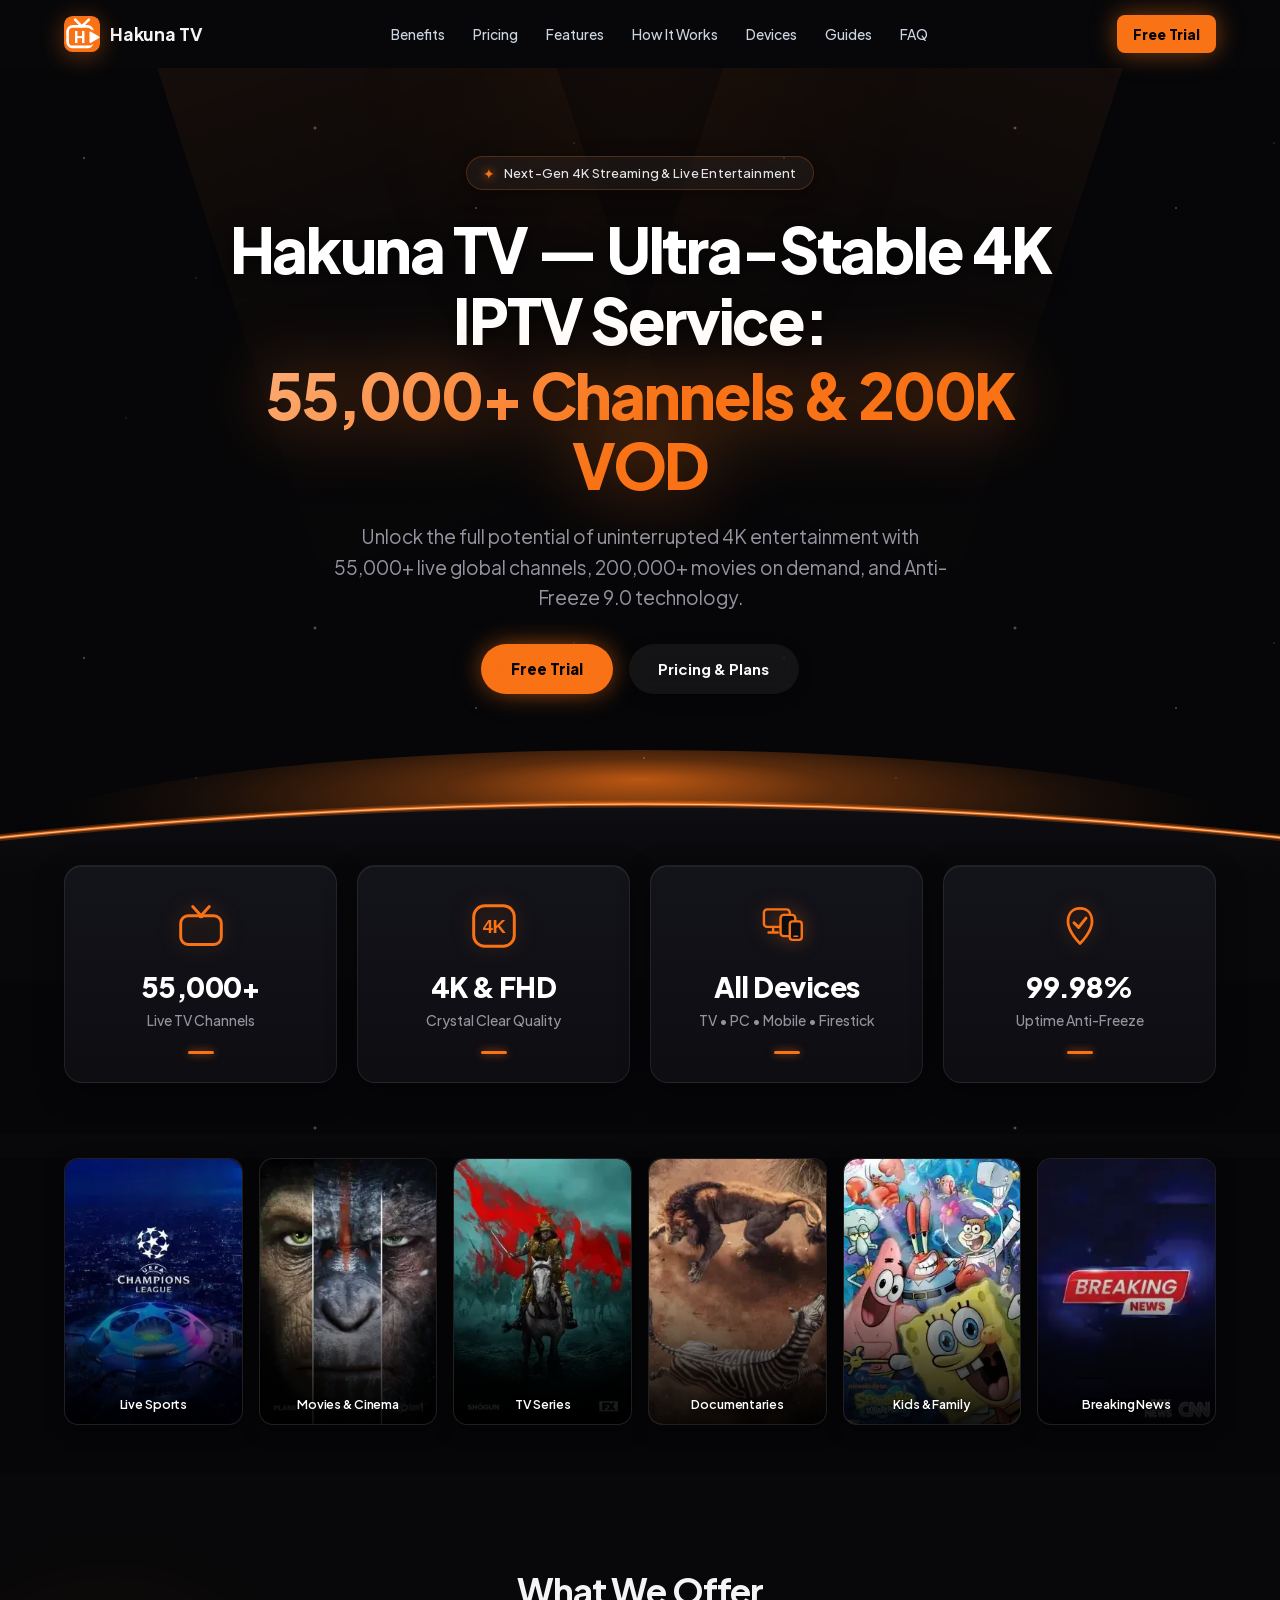
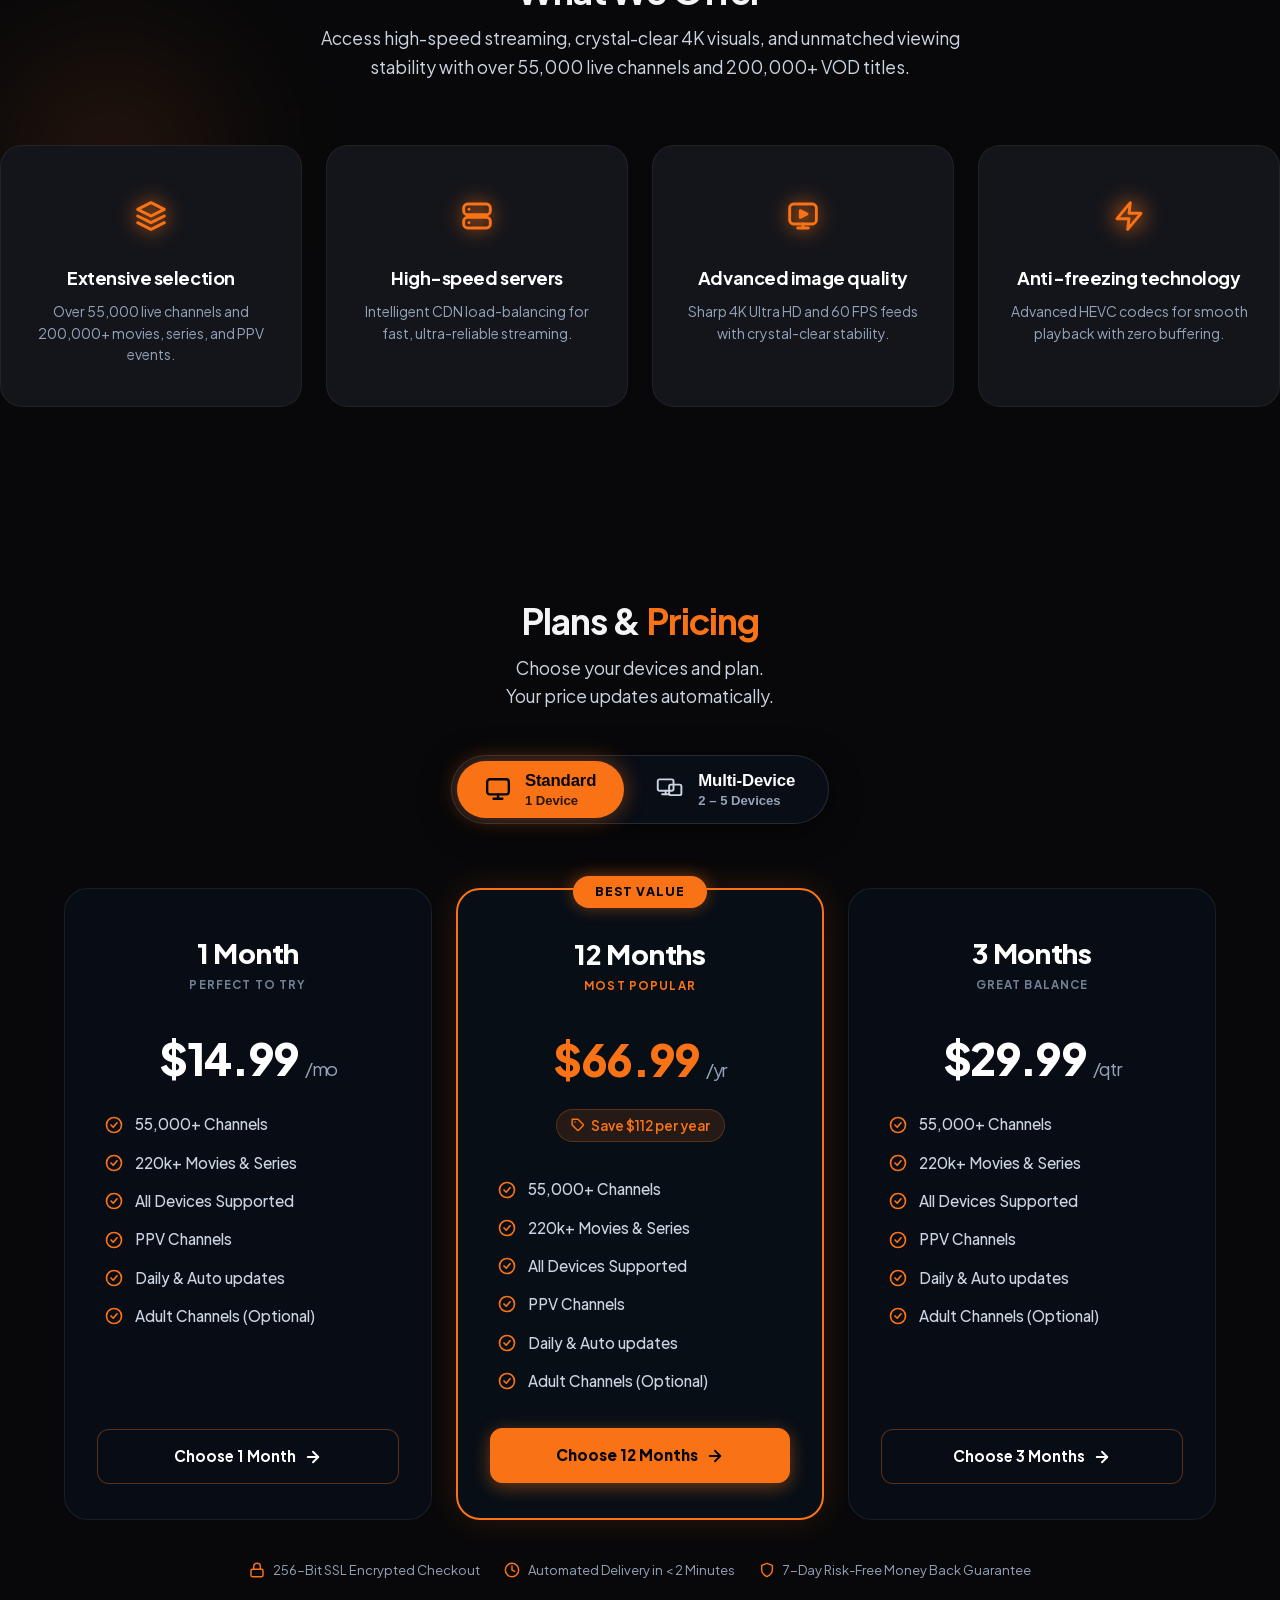
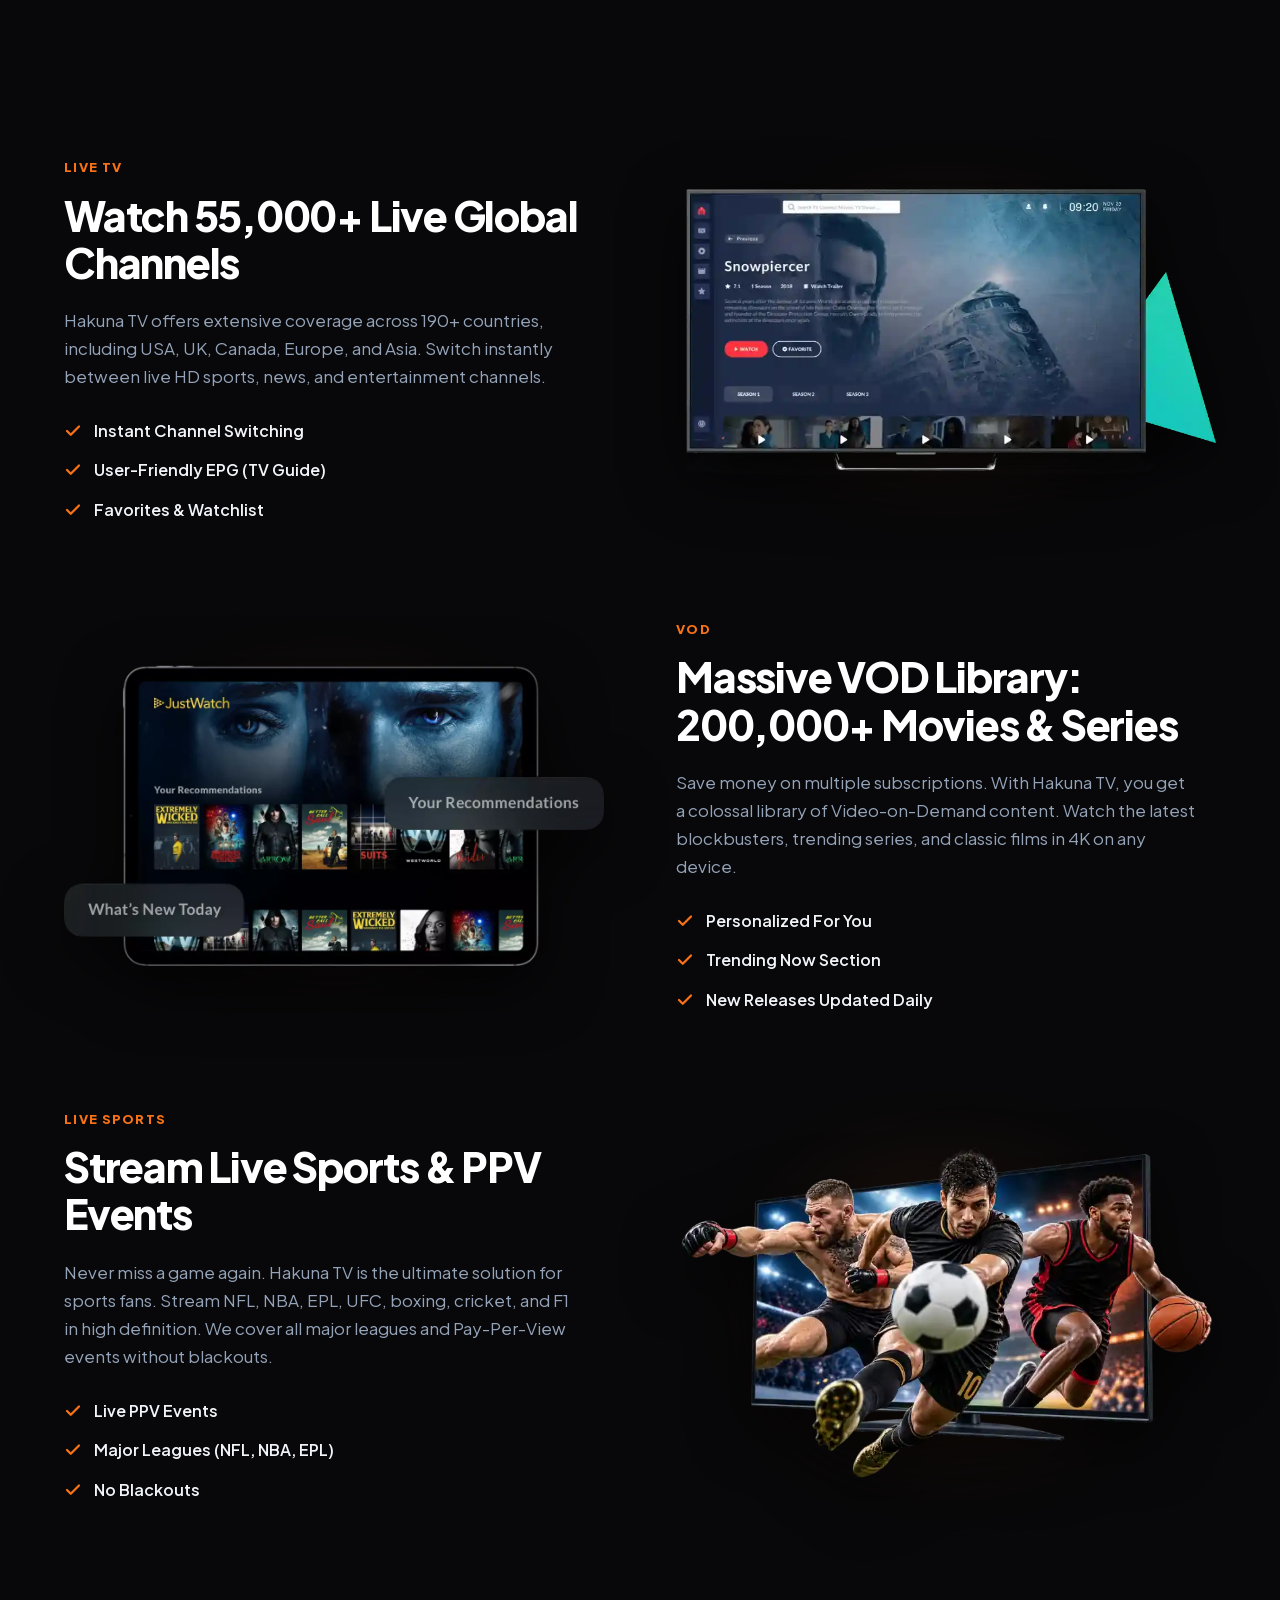
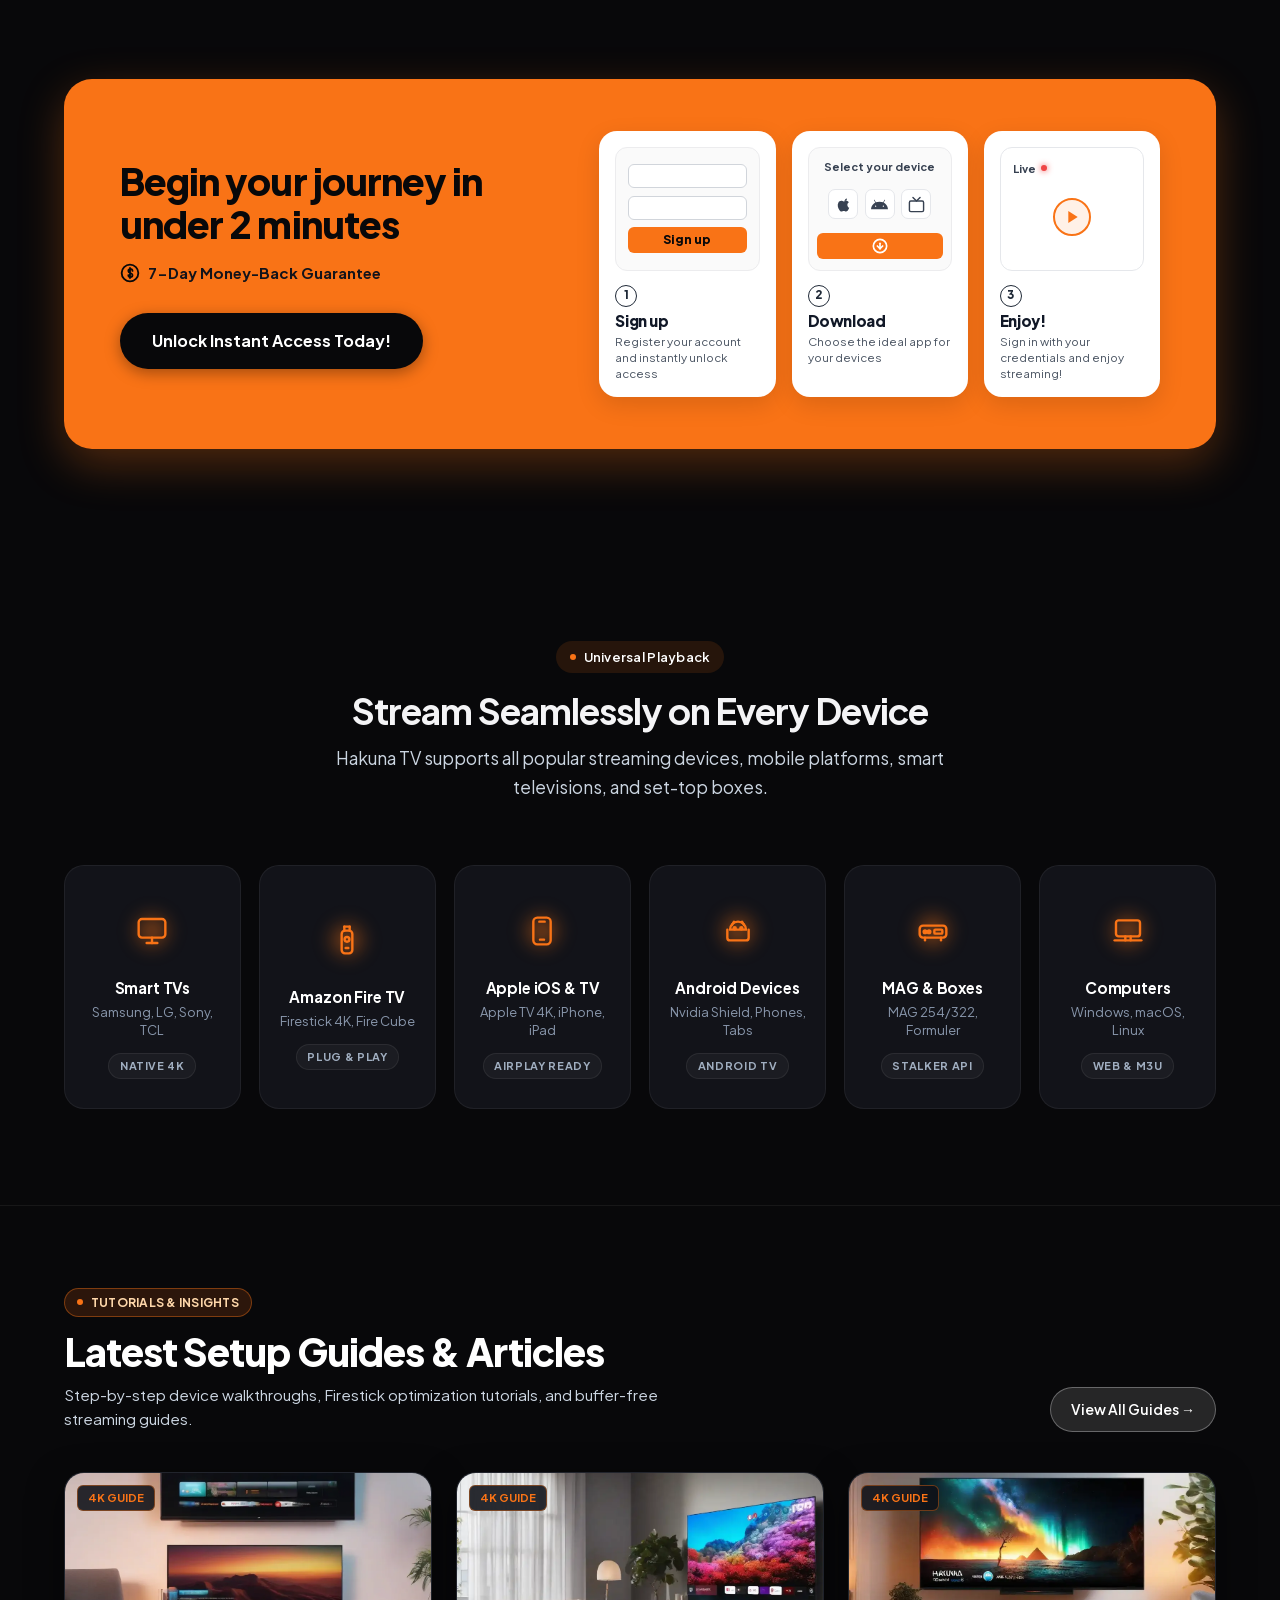
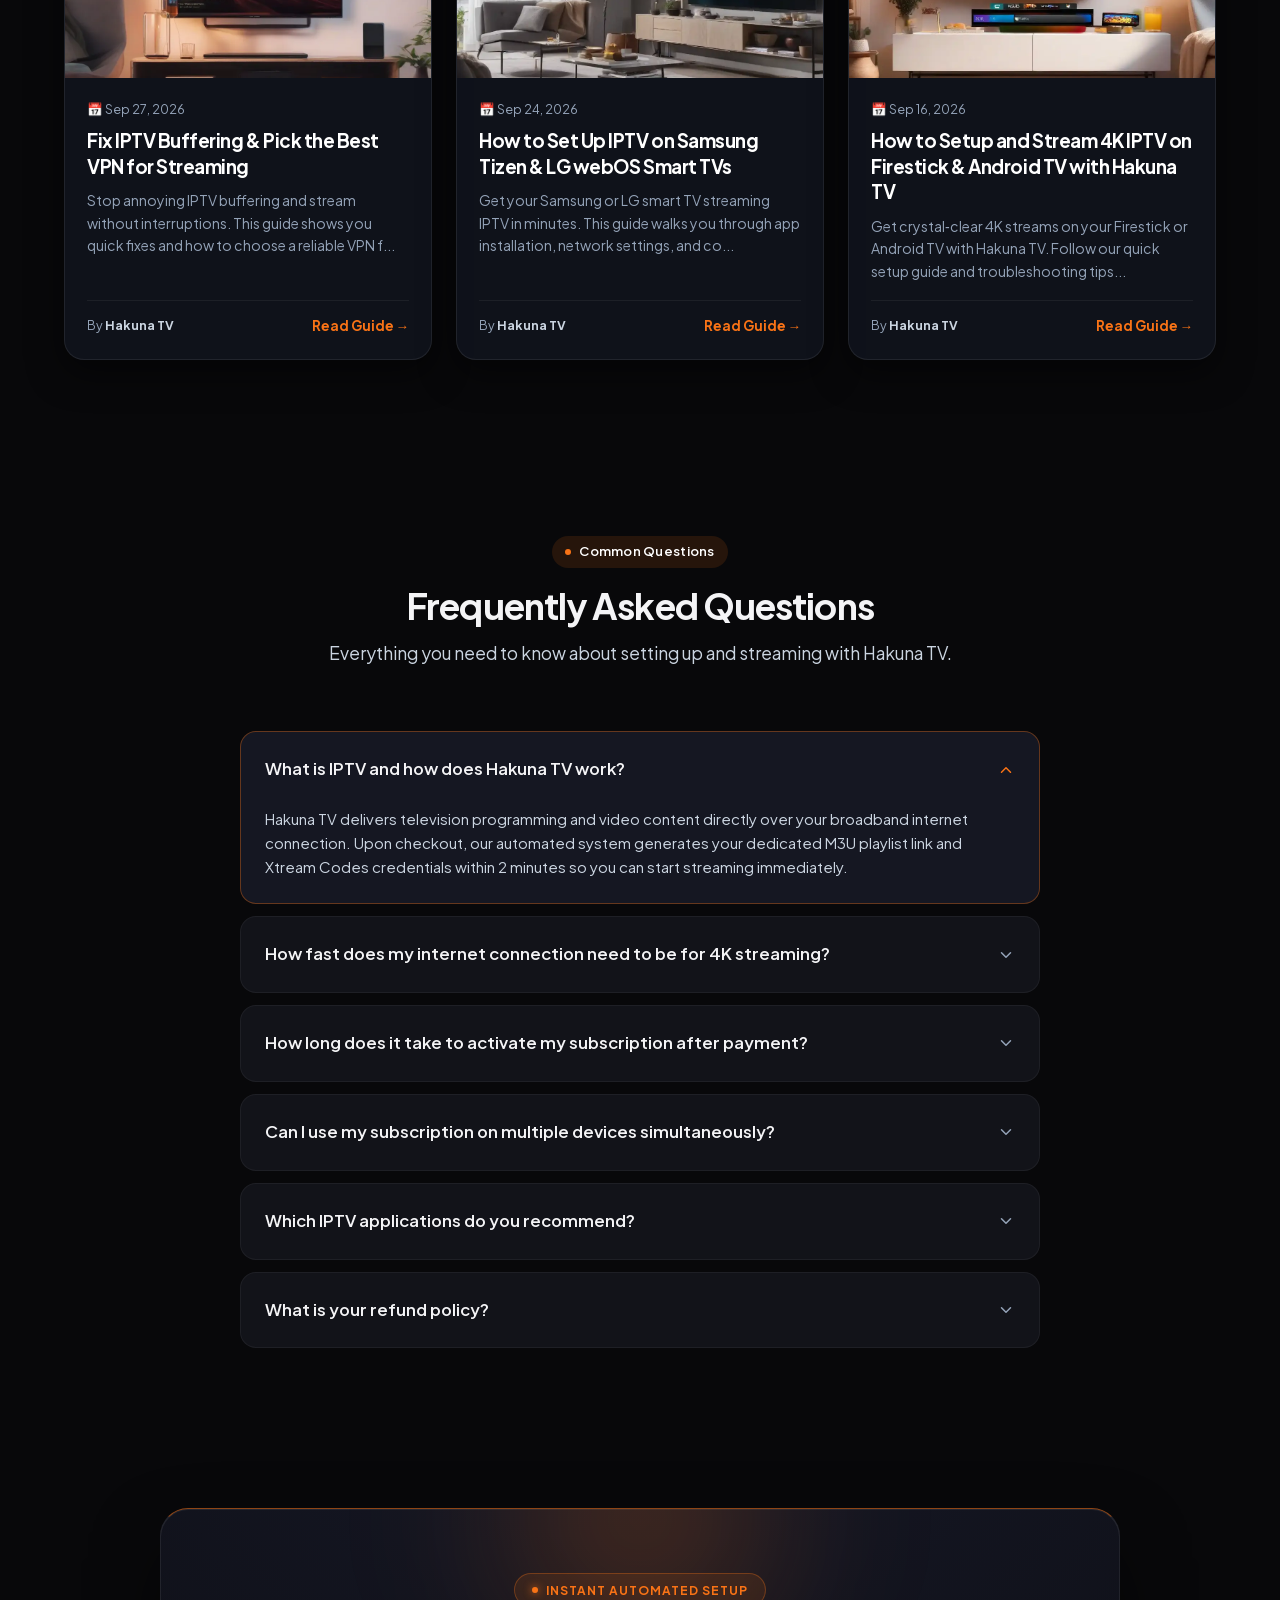
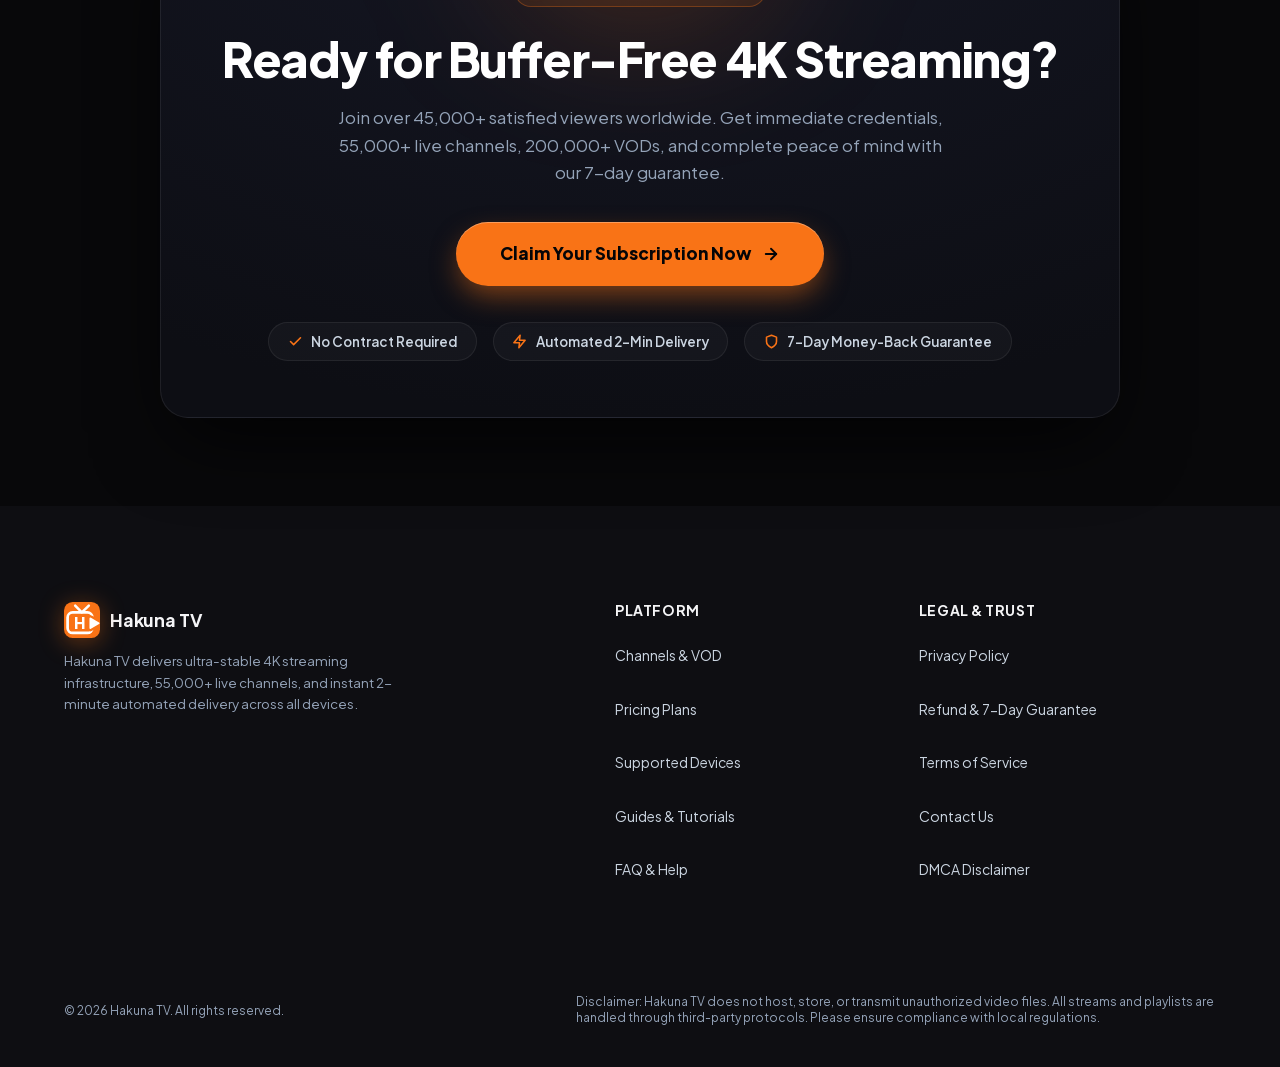
==== commit 03b5334f: "Deploy IPTV site via TVKIX Site Manager [2026-10-09T07:47:05.769Z]" ====
--- a/index.html
+++ b/index.html
@@ -13,9 +13,9 @@
   <meta name="theme-color" content="#08080a">
 
   <!-- Pure SVG Dynamic Brand Favicon & App Icons (Google SEO Compliant) -->
-  <link rel="icon" type="image/svg+xml" href="data:image/svg+xml;utf8,%3Csvg%20xmlns%3D%22http%3A%2F%2Fwww.w3.org%2F2000%2Fsvg%22%20viewBox%3D%220%200%20100%20100%22%20width%3D%22100%25%22%20height%3D%22100%25%22%3E%0A%20%20%3Cdefs%3E%0A%20%20%20%20%3ClinearGradient%20id%3D%22tvkixBrandGrad%22%20x1%3D%220%25%22%20y1%3D%220%25%22%20x2%3D%22100%25%22%20y2%3D%22100%25%22%3E%0A%20%20%20%20%20%20%3Cstop%20offset%3D%220%25%22%20stop-color%3D%22%238b5cf6%22%2F%3E%0A%20%20%20%20%20%20%3Cstop%20offset%3D%22100%25%22%20stop-color%3D%22%23a855f7%22%2F%3E%0A%20%20%20%20%3C%2FlinearGradient%3E%0A%20%20%20%20%3Cmask%20id%3D%22tvCutout_auyxz3%22%3E%0A%20%20%20%20%20%20%3Crect%20width%3D%22100%22%20height%3D%22100%22%20fill%3D%22%23ffffff%22%2F%3E%0A%20%20%20%20%20%20%3Cpath%20d%3D%22M%2073.5%2046%20L%2096%2059%20L%2073.5%2072%20Z%22%20fill%3D%22%23000000%22%20stroke%3D%22%23000000%22%20stroke-width%3D%2218.5%22%20stroke-linejoin%3D%22round%22%20stroke-linecap%3D%22round%22%2F%3E%0A%20%20%20%20%3C%2Fmask%3E%0A%20%20%3C%2Fdefs%3E%0A%20%20%3Crect%20width%3D%22100%22%20height%3D%22100%22%20rx%3D%2224%22%20fill%3D%22url(%23tvkixBrandGrad)%22%2F%3E%0A%20%20%3Cpath%20d%3D%22M%2031%2010%20L%2049.5%2029%20L%2069%2010%22%20fill%3D%22none%22%20stroke%3D%22%23ffffff%22%20stroke-width%3D%227%22%20stroke-linecap%3D%22round%22%20stroke-linejoin%3D%22round%22%2F%3E%0A%20%20%3Crect%20x%3D%2210%22%20y%3D%2229%22%20width%3D%2269%22%20height%3D%2257%22%20rx%3D%2214%22%20fill%3D%22none%22%20stroke%3D%22%23ffffff%22%20stroke-width%3D%227.5%22%20stroke-linejoin%3D%22round%22%20stroke-linecap%3D%22round%22%20mask%3D%22url(%23tvCutout_auyxz3)%22%2F%3E%0A%20%20%3Cpath%20d%3D%22M%2073.5%2046%20L%2096%2059%20L%2073.5%2072%20Z%22%20fill%3D%22%23ffffff%22%20stroke%3D%22%23ffffff%22%20stroke-width%3D%225.5%22%20stroke-linejoin%3D%22round%22%20stroke-linecap%3D%22round%22%2F%3E%0A%20%20%3Ctext%20x%3D%2244%22%20y%3D%2258%22%20font-family%3D%22-apple-system%2C%20BlinkMacSystemFont%2C%20'Plus%20Jakarta%20Sans'%2C%20'Arial%20Black'%2C%20'Montserrat'%2C%20sans-serif%22%20font-size%3D%2244%22%20font-weight%3D%22900%22%20fill%3D%22%23ffffff%22%20text-anchor%3D%22middle%22%20dominant-baseline%3D%22central%22%3EH%3C%2Ftext%3E%0A%3C%2Fsvg%3E">
+  <link rel="icon" type="image/svg+xml" href="data:image/svg+xml;utf8,%3Csvg%20xmlns%3D%22http%3A%2F%2Fwww.w3.org%2F2000%2Fsvg%22%20viewBox%3D%220%200%20100%20100%22%20width%3D%22100%25%22%20height%3D%22100%25%22%3E%0A%20%20%3Cdefs%3E%0A%20%20%20%20%3ClinearGradient%20id%3D%22tvkixBrandGrad%22%20x1%3D%220%25%22%20y1%3D%220%25%22%20x2%3D%22100%25%22%20y2%3D%22100%25%22%3E%0A%20%20%20%20%20%20%3Cstop%20offset%3D%220%25%22%20stop-color%3D%22%23f97316%22%2F%3E%0A%20%20%20%20%20%20%3Cstop%20offset%3D%22100%25%22%20stop-color%3D%22%23f97316%22%2F%3E%0A%20%20%20%20%3C%2FlinearGradient%3E%0A%20%20%20%20%3Cmask%20id%3D%22tvCutout_k0h4lp%22%3E%0A%20%20%20%20%20%20%3Crect%20width%3D%22100%22%20height%3D%22100%22%20fill%3D%22%23ffffff%22%2F%3E%0A%20%20%20%20%20%20%3Cpath%20d%3D%22M%2073.5%2046%20L%2096%2059%20L%2073.5%2072%20Z%22%20fill%3D%22%23000000%22%20stroke%3D%22%23000000%22%20stroke-width%3D%2218.5%22%20stroke-linejoin%3D%22round%22%20stroke-linecap%3D%22round%22%2F%3E%0A%20%20%20%20%3C%2Fmask%3E%0A%20%20%3C%2Fdefs%3E%0A%20%20%3Crect%20width%3D%22100%22%20height%3D%22100%22%20rx%3D%2224%22%20fill%3D%22url(%23tvkixBrandGrad)%22%2F%3E%0A%20%20%3Cpath%20d%3D%22M%2031%2010%20L%2049.5%2029%20L%2069%2010%22%20fill%3D%22none%22%20stroke%3D%22%23ffffff%22%20stroke-width%3D%227%22%20stroke-linecap%3D%22round%22%20stroke-linejoin%3D%22round%22%2F%3E%0A%20%20%3Crect%20x%3D%2210%22%20y%3D%2229%22%20width%3D%2269%22%20height%3D%2257%22%20rx%3D%2214%22%20fill%3D%22none%22%20stroke%3D%22%23ffffff%22%20stroke-width%3D%227.5%22%20stroke-linejoin%3D%22round%22%20stroke-linecap%3D%22round%22%20mask%3D%22url(%23tvCutout_k0h4lp)%22%2F%3E%0A%20%20%3Cpath%20d%3D%22M%2073.5%2046%20L%2096%2059%20L%2073.5%2072%20Z%22%20fill%3D%22%23ffffff%22%20stroke%3D%22%23ffffff%22%20stroke-width%3D%225.5%22%20stroke-linejoin%3D%22round%22%20stroke-linecap%3D%22round%22%2F%3E%0A%20%20%3Ctext%20x%3D%2244%22%20y%3D%2258%22%20font-family%3D%22-apple-system%2C%20BlinkMacSystemFont%2C%20'Plus%20Jakarta%20Sans'%2C%20'Arial%20Black'%2C%20'Montserrat'%2C%20sans-serif%22%20font-size%3D%2244%22%20font-weight%3D%22900%22%20fill%3D%22%23ffffff%22%20text-anchor%3D%22middle%22%20dominant-baseline%3D%22central%22%3EH%3C%2Ftext%3E%0A%3C%2Fsvg%3E">
   <link rel="alternate icon" type="image/svg+xml" href="/assets/favicon.svg">
-  <link rel="apple-touch-icon" href="data:image/svg+xml;utf8,%3Csvg%20xmlns%3D%22http%3A%2F%2Fwww.w3.org%2F2000%2Fsvg%22%20viewBox%3D%220%200%20100%20100%22%20width%3D%22100%25%22%20height%3D%22100%25%22%3E%0A%20%20%3Cdefs%3E%0A%20%20%20%20%3ClinearGradient%20id%3D%22tvkixBrandGrad%22%20x1%3D%220%25%22%20y1%3D%220%25%22%20x2%3D%22100%25%22%20y2%3D%22100%25%22%3E%0A%20%20%20%20%20%20%3Cstop%20offset%3D%220%25%22%20stop-color%3D%22%238b5cf6%22%2F%3E%0A%20%20%20%20%20%20%3Cstop%20offset%3D%22100%25%22%20stop-color%3D%22%23a855f7%22%2F%3E%0A%20%20%20%20%3C%2FlinearGradient%3E%0A%20%20%20%20%3Cmask%20id%3D%22tvCutout_auyxz3%22%3E%0A%20%20%20%20%20%20%3Crect%20width%3D%22100%22%20height%3D%22100%22%20fill%3D%22%23ffffff%22%2F%3E%0A%20%20%20%20%20%20%3Cpath%20d%3D%22M%2073.5%2046%20L%2096%2059%20L%2073.5%2072%20Z%22%20fill%3D%22%23000000%22%20stroke%3D%22%23000000%22%20stroke-width%3D%2218.5%22%20stroke-linejoin%3D%22round%22%20stroke-linecap%3D%22round%22%2F%3E%0A%20%20%20%20%3C%2Fmask%3E%0A%20%20%3C%2Fdefs%3E%0A%20%20%3Crect%20width%3D%22100%22%20height%3D%22100%22%20rx%3D%2224%22%20fill%3D%22url(%23tvkixBrandGrad)%22%2F%3E%0A%20%20%3Cpath%20d%3D%22M%2031%2010%20L%2049.5%2029%20L%2069%2010%22%20fill%3D%22none%22%20stroke%3D%22%23ffffff%22%20stroke-width%3D%227%22%20stroke-linecap%3D%22round%22%20stroke-linejoin%3D%22round%22%2F%3E%0A%20%20%3Crect%20x%3D%2210%22%20y%3D%2229%22%20width%3D%2269%22%20height%3D%2257%22%20rx%3D%2214%22%20fill%3D%22none%22%20stroke%3D%22%23ffffff%22%20stroke-width%3D%227.5%22%20stroke-linejoin%3D%22round%22%20stroke-linecap%3D%22round%22%20mask%3D%22url(%23tvCutout_auyxz3)%22%2F%3E%0A%20%20%3Cpath%20d%3D%22M%2073.5%2046%20L%2096%2059%20L%2073.5%2072%20Z%22%20fill%3D%22%23ffffff%22%20stroke%3D%22%23ffffff%22%20stroke-width%3D%225.5%22%20stroke-linejoin%3D%22round%22%20stroke-linecap%3D%22round%22%2F%3E%0A%20%20%3Ctext%20x%3D%2244%22%20y%3D%2258%22%20font-family%3D%22-apple-system%2C%20BlinkMacSystemFont%2C%20'Plus%20Jakarta%20Sans'%2C%20'Arial%20Black'%2C%20'Montserrat'%2C%20sans-serif%22%20font-size%3D%2244%22%20font-weight%3D%22900%22%20fill%3D%22%23ffffff%22%20text-anchor%3D%22middle%22%20dominant-baseline%3D%22central%22%3EH%3C%2Ftext%3E%0A%3C%2Fsvg%3E">
+  <link rel="apple-touch-icon" href="data:image/svg+xml;utf8,%3Csvg%20xmlns%3D%22http%3A%2F%2Fwww.w3.org%2F2000%2Fsvg%22%20viewBox%3D%220%200%20100%20100%22%20width%3D%22100%25%22%20height%3D%22100%25%22%3E%0A%20%20%3Cdefs%3E%0A%20%20%20%20%3ClinearGradient%20id%3D%22tvkixBrandGrad%22%20x1%3D%220%25%22%20y1%3D%220%25%22%20x2%3D%22100%25%22%20y2%3D%22100%25%22%3E%0A%20%20%20%20%20%20%3Cstop%20offset%3D%220%25%22%20stop-color%3D%22%23f97316%22%2F%3E%0A%20%20%20%20%20%20%3Cstop%20offset%3D%22100%25%22%20stop-color%3D%22%23f97316%22%2F%3E%0A%20%20%20%20%3C%2FlinearGradient%3E%0A%20%20%20%20%3Cmask%20id%3D%22tvCutout_k0h4lp%22%3E%0A%20%20%20%20%20%20%3Crect%20width%3D%22100%22%20height%3D%22100%22%20fill%3D%22%23ffffff%22%2F%3E%0A%20%20%20%20%20%20%3Cpath%20d%3D%22M%2073.5%2046%20L%2096%2059%20L%2073.5%2072%20Z%22%20fill%3D%22%23000000%22%20stroke%3D%22%23000000%22%20stroke-width%3D%2218.5%22%20stroke-linejoin%3D%22round%22%20stroke-linecap%3D%22round%22%2F%3E%0A%20%20%20%20%3C%2Fmask%3E%0A%20%20%3C%2Fdefs%3E%0A%20%20%3Crect%20width%3D%22100%22%20height%3D%22100%22%20rx%3D%2224%22%20fill%3D%22url(%23tvkixBrandGrad)%22%2F%3E%0A%20%20%3Cpath%20d%3D%22M%2031%2010%20L%2049.5%2029%20L%2069%2010%22%20fill%3D%22none%22%20stroke%3D%22%23ffffff%22%20stroke-width%3D%227%22%20stroke-linecap%3D%22round%22%20stroke-linejoin%3D%22round%22%2F%3E%0A%20%20%3Crect%20x%3D%2210%22%20y%3D%2229%22%20width%3D%2269%22%20height%3D%2257%22%20rx%3D%2214%22%20fill%3D%22none%22%20stroke%3D%22%23ffffff%22%20stroke-width%3D%227.5%22%20stroke-linejoin%3D%22round%22%20stroke-linecap%3D%22round%22%20mask%3D%22url(%23tvCutout_k0h4lp)%22%2F%3E%0A%20%20%3Cpath%20d%3D%22M%2073.5%2046%20L%2096%2059%20L%2073.5%2072%20Z%22%20fill%3D%22%23ffffff%22%20stroke%3D%22%23ffffff%22%20stroke-width%3D%225.5%22%20stroke-linejoin%3D%22round%22%20stroke-linecap%3D%22round%22%2F%3E%0A%20%20%3Ctext%20x%3D%2244%22%20y%3D%2258%22%20font-family%3D%22-apple-system%2C%20BlinkMacSystemFont%2C%20'Plus%20Jakarta%20Sans'%2C%20'Arial%20Black'%2C%20'Montserrat'%2C%20sans-serif%22%20font-size%3D%2244%22%20font-weight%3D%22900%22%20fill%3D%22%23ffffff%22%20text-anchor%3D%22middle%22%20dominant-baseline%3D%22central%22%3EH%3C%2Ftext%3E%0A%3C%2Fsvg%3E">
   <link rel="manifest" href="site.webmanifest">
 
   <!-- Open Graph / Facebook -->
@@ -798,97 +798,77 @@
         }
       },
       {
-        "@type": "FAQPage",
-        "@id": "https://hakuna4ktv.shop/#faq",
-        "mainEntity": [
-          {
-            "@type": "Question",
-            "name": "What is IPTV and how does Hakuna TV work?",
-            "acceptedAnswer": {
-              "@type": "Answer",
-              "text": "IPTV (Internet Protocol Television) delivers television programming and video content through internet broadband rather than traditional cable or satellite. Once you select a subscription plan, Hakuna TV automatically provides an M3U playlist URL and Xtream Codes credentials that connect directly into your preferred IPTV player application."
-            }
-          },
-          {
-            "@type": "Question",
-            "name": "How fast does my internet connection need to be?",
-            "acceptedAnswer": {
-              "@type": "Answer",
-              "text": "For standard definition (SD) streams, 10 Mbps is sufficient. For Full HD (1080p), we recommend at least 25 Mbps. For smooth 4K Ultra HD and 60FPS live sports streaming without buffering, a stable connection of 35-50 Mbps is recommended."
-            }
-          },
-          {
-            "@type": "Question",
-            "name": "How quickly will I receive my login credentials?",
-            "acceptedAnswer": {
-              "@type": "Answer",
-              "text": "Activation is 100% automated. Immediately upon successful checkout, your M3U playlist link, Xtream Codes credentials, and step-by-step setup guides are delivered directly to your email inbox and WhatsApp (optional) within 2 minutes."
-            }
-          },
-          {
-            "@type": "Question",
-            "name": "Can I use my subscription on multiple devices?",
-            "acceptedAnswer": {
-              "@type": "Answer",
-              "text": "Yes. You can install and configure your Hakuna TV credentials on multiple devices (such as your living room TV, bedroom TV, phone, and tablet). Single-connection plans allow one active stream at a time, while multi-connection upgrades allow simultaneous viewing across different screens."
-            }
-          },
-          {
-            "@type": "Question",
-            "name": "Which apps and players are compatible with your service?",
-            "acceptedAnswer": {
-              "@type": "Answer",
-              "text": "Hakuna TV is compatible with all industry-standard IPTV apps including TiviMate, IPTV Smarters Pro, IBO Player, XCIPTV, Smart IPTV, GSE Smart IPTV, Perfect Player, and VLC Media Player."
-            }
-          },
-          {
-            "@type": "Question",
-            "name": "What is your refund policy?",
-            "acceptedAnswer": {
-              "@type": "Answer",
-              "text": "We provide a 7-day money-back guarantee. If you experience persistent technical difficulties or our service does not meet your expectations, contact our 24/7 support team for an immediate full refund."
-            }
-          },
-          {
-            "@type": "Question",
-            "name": "Do I need a VPN to use Hakuna TV?",
-            "acceptedAnswer": {
-              "@type": "Answer",
-              "text": "A VPN is not strictly required because all our streams are encrypted with 256-bit SSL protocols. However, if your Internet Service Provider (ISP) throttles high-bandwidth video streaming, a VPN can ensure full unthrottled streaming speeds."
-            }
-          },
-          {
-            "@type": "Question",
-            "name": "Are there contracts or hidden recurring fees?",
-            "acceptedAnswer": {
-              "@type": "Answer",
-              "text": "No. There are zero contracts, zero setup fees, and zero hidden charges. You only pay for the duration you choose (1, 3, 6, or 12 months) with complete freedom to renew or cancel anytime."
-            }
-          }
-        ]
+  "@type": "FAQPage",
+  "@id": "https://hakuna4ktv.shop/#faq",
+  "mainEntity": [
+    {
+      "@type": "Question",
+      "name": "What is IPTV and how does Hakuna TV work?",
+      "acceptedAnswer": {
+        "@type": "Answer",
+        "text": "Hakuna TV delivers television programming and video content directly over your broadband internet connection. Upon checkout, our automated system generates your dedicated M3U playlist link and Xtream Codes credentials within 2 minutes so you can start streaming immediately."
       }
+    },
+    {
+      "@type": "Question",
+      "name": "How fast does my internet connection need to be for 4K streaming?",
+      "acceptedAnswer": {
+        "@type": "Answer",
+        "text": "For standard definition, 10 Mbps is adequate. For Full HD 1080p, we recommend at least 25 Mbps. For uncompressed 4K Ultra HD and 60FPS live sports broadcasts, a stable connection of 35–50 Mbps ensures zero buffering."
+      }
+    },
+    {
+      "@type": "Question",
+      "name": "How long does it take to activate my subscription after payment?",
+      "acceptedAnswer": {
+        "@type": "Answer",
+        "text": "Activation is 100% automated. In less than 2 minutes following checkout, your setup details and credentials will arrive in your email inbox."
+      }
+    },
+    {
+      "@type": "Question",
+      "name": "Can I use my subscription on multiple devices simultaneously?",
+      "acceptedAnswer": {
+        "@type": "Answer",
+        "text": "You can configure your Hakuna TV credentials on as many devices as you own. Standard plans support 1 active stream at a time, while multi-room options support multiple concurrent screens."
+      }
+    },
+    {
+      "@type": "Question",
+      "name": "Which IPTV applications do you recommend?",
+      "acceptedAnswer": {
+        "@type": "Answer",
+        "text": "For Android and Firestick, we recommend TiviMate or IPTV Smarters Pro. For Apple devices, IPTV Smarters or GSE Smart IPTV work flawlessly. For Smart TVs, IBO Player or Smart IPTV provide the cleanest experience."
+      }
+    },
+    {
+      "@type": "Question",
+      "name": "What is your refund policy?",
+      "acceptedAnswer": {
+        "@type": "Answer",
+        "text": "We stand behind our server stability with an unconditional 7-day money-back guarantee. If you encounter any technical difficulty our 24/7 support desk cannot resolve, you receive a full refund."
+      }
+    }
+  ]
+}
     ]
   }
   </script>
+    <meta name="google-site-verification" content="qH6YvUQ_3W1_PaNmXWLbQ_of8k01E6in7PShOm4SfhA">
 
     <style id="site-dynamic-theme">
         
-            :root {
-                --tpl-glow: rgba(139, 92, 246, 0.35);
-                --hero-badge-bg: rgba(139, 92, 246, 0.18);
-            }
-        
         :root {
-            --accent: #8b5cf6 !important;
-            --accent-hover: #a855f7 !important;
+            --accent: #f97316 !important;
+            --accent-hover: #f97316 !important;
             --accent-text: #ffffff !important;
-            --accent-light: rgba(139, 92, 246, 0.12) !important;
-            --primary: #8b5cf6 !important;
-            --primary-glow: rgba(139, 92, 246, 0.44) !important;
-            --brand-r: 139;
-            --brand-g: 92;
-            --brand-b: 246;
-            
+            --accent-light: rgba(249, 115, 22, 0.12) !important;
+            --primary: #f97316 !important;
+            --primary-glow: rgba(249, 115, 22, 0.44) !important;
+            --brand-r: 249;
+            --brand-g: 115;
+            --brand-b: 22;
+            font-family: 'Plus Jakarta Sans', -apple-system, sans-serif !important;
         }
         /* Header & Logo Pure SVG Mark */
         .logo-icon {
@@ -901,250 +881,250 @@
             align-items: center !important;
             justify-content: center !important;
             box-shadow: none !important;
-            filter: drop-shadow(0 4px 12px rgba(139, 92, 246, 0.38)) !important;
+            filter: drop-shadow(0 4px 12px rgba(249, 115, 22, 0.38)) !important;
             transition: transform 0.2s ease, filter 0.2s ease !important;
             flex-shrink: 0 !important;
         }
         .brand-logo:hover .logo-icon {
             transform: scale(1.06) !important;
-            filter: drop-shadow(0 6px 18px rgba(139, 92, 246, 0.6)) !important;
+            filter: drop-shadow(0 6px 18px rgba(249, 115, 22, 0.6)) !important;
         }
         .logo-icon svg {
             width: 100% !important;
             height: 100% !important;
             display: block !important;
         }
-        .brand-accent, .accent-mark { color: #8b5cf6 !important; }
+        .brand-accent, .accent-mark { color: #f97316 !important; }
 
         /* Hero Headline & Title Bottom Accent */
         .title-bottom {
-            color: #8b5cf6 !important;
-            background: linear-gradient(135deg, rgb(191, 165, 250) 0%, #8b5cf6 50%, #a855f7 100%) !important;
+            color: #f97316 !important;
+            background: linear-gradient(135deg, rgb(252, 178, 127) 0%, #f97316 50%, #f97316 100%) !important;
             -webkit-background-clip: text !important;
             -webkit-text-fill-color: transparent !important;
             background-clip: text !important;
-            filter: drop-shadow(0 0 35px rgba(139, 92, 246, 0.55)) !important;
+            filter: drop-shadow(0 0 35px rgba(249, 115, 22, 0.55)) !important;
         }
 
         /* Light Rays Ambient Backdrop */
         .light-ray-left {
-            background: linear-gradient(180deg, rgba(139, 92, 246, 0.45) 0%, rgba(139, 92, 246, 0.08) 60%, transparent 100%) !important;
+            background: linear-gradient(180deg, rgba(249, 115, 22, 0.45) 0%, rgba(249, 115, 22, 0.08) 60%, transparent 100%) !important;
         }
         .light-ray-right {
-            background: linear-gradient(180deg, rgba(139, 92, 246, 0.4) 0%, rgba(139, 92, 246, 0.08) 60%, transparent 100%) !important;
+            background: linear-gradient(180deg, rgba(249, 115, 22, 0.4) 0%, rgba(249, 115, 22, 0.08) 60%, transparent 100%) !important;
         }
         .light-ray-center {
-            background: radial-gradient(ellipse at top, rgba(139, 92, 246, 0.22) 0%, rgba(139, 92, 246, 0.05) 50%, transparent 80%) !important;
+            background: radial-gradient(ellipse at top, rgba(249, 115, 22, 0.22) 0%, rgba(249, 115, 22, 0.05) 50%, transparent 80%) !important;
         }
 
         /* Hero Badge & Sparks */
         .badge-spark {
-            color: #8b5cf6 !important;
-            text-shadow: 0 0 10px rgba(139, 92, 246, 0.9), 0 0 20px rgba(139, 92, 246, 0.5) !important;
+            color: #f97316 !important;
+            text-shadow: 0 0 10px rgba(249, 115, 22, 0.9), 0 0 20px rgba(249, 115, 22, 0.5) !important;
         }
         .hero-badge-pill {
-            border: 1px solid rgba(139, 92, 246, 0.25) !important;
+            border: 1px solid rgba(249, 115, 22, 0.25) !important;
         }
 
         /* Buttons */
         .btn-pill-primary, .btn-pill-primary span, .btn-pill-primary:link, .btn-pill-primary:visited, .btn-primary { 
-            background: #8b5cf6 !important; 
+            background: #f97316 !important; 
             color: #050507 !important; 
             font-weight: 800 !important; 
-            box-shadow: 0 0 25px rgba(139, 92, 246, 0.5) !important; 
+            box-shadow: 0 0 25px rgba(249, 115, 22, 0.5) !important; 
         }
         .btn-pill-primary:hover, .btn-primary:hover {
-            background: #a855f7 !important;
-            box-shadow: 0 0 35px rgba(139, 92, 246, 0.75) !important;
+            background: #f97316 !important;
+            box-shadow: 0 0 35px rgba(249, 115, 22, 0.75) !important;
         }
 
         /* Metric Cards */
         .metric-dash { 
-            background-color: #8b5cf6 !important; 
-            box-shadow: 0 0 8px rgba(139, 92, 246, 0.7) !important; 
+            background-color: #f97316 !important; 
+            box-shadow: 0 0 8px rgba(249, 115, 22, 0.7) !important; 
         }
         .metric-card:hover {
-            border-color: rgba(139, 92, 246, 0.45) !important;
-            box-shadow: 0 14px 40px rgba(0,0,0,0.55), 0 0 25px rgba(139, 92, 246, 0.2) !important;
+            border-color: rgba(249, 115, 22, 0.45) !important;
+            box-shadow: 0 14px 40px rgba(0,0,0,0.55), 0 0 25px rgba(249, 115, 22, 0.2) !important;
         }
         .metric-icon-art {
-            filter: drop-shadow(0 0 10px rgba(139, 92, 246, 0.35)) !important;
+            filter: drop-shadow(0 0 10px rgba(249, 115, 22, 0.35)) !important;
         }
         .metric-card:hover .metric-icon-art {
-            filter: drop-shadow(0 0 16px rgba(139, 92, 246, 0.65)) !important;
+            filter: drop-shadow(0 0 16px rgba(249, 115, 22, 0.65)) !important;
         }
         .metric-icon-art line, .metric-icon-art rect, .metric-icon-art path {
-            stroke: #8b5cf6 !important;
+            stroke: #f97316 !important;
         }
         .metric-icon-art text {
-            fill: #8b5cf6 !important;
+            fill: #f97316 !important;
         }
 
         /* Category Cards Hover */
         .category-card:hover {
-            border-color: rgba(139, 92, 246, 0.5) !important;
-            box-shadow: 0 12px 30px rgba(0,0,0,0.6), 0 0 20px rgba(139, 92, 246, 0.3) !important;
+            border-color: rgba(249, 115, 22, 0.5) !important;
+            box-shadow: 0 12px 30px rgba(0,0,0,0.6), 0 0 20px rgba(249, 115, 22, 0.3) !important;
         }
         .category-card:hover .category-card-label {
-            color: #8b5cf6 !important;
+            color: #f97316 !important;
         }
 
         /* Benefits Section */
         .what-we-offer-section::before {
-            background: radial-gradient(circle, rgba(139, 92, 246, 0.16) 0%, rgba(139, 92, 246, 0.03) 50%, transparent 70%) !important;
+            background: radial-gradient(circle, rgba(249, 115, 22, 0.16) 0%, rgba(249, 115, 22, 0.03) 50%, transparent 70%) !important;
         }
         .benefit-card:hover {
-            border-color: rgba(139, 92, 246, 0.4) !important;
-            box-shadow: 0 16px 36px -10px rgba(0,0,0,0.6), 0 0 24px rgba(139, 92, 246, 0.18) !important;
+            border-color: rgba(249, 115, 22, 0.4) !important;
+            box-shadow: 0 16px 36px -10px rgba(0,0,0,0.6), 0 0 24px rgba(249, 115, 22, 0.18) !important;
         }
         .benefit-icon-wrapper, .benefit-icon-wrapper svg {
-            color: #8b5cf6 !important;
+            color: #f97316 !important;
         }
         .benefit-icon-glow {
-            background: radial-gradient(circle, rgba(139, 92, 246, 0.55) 0%, rgba(139, 92, 246, 0.18) 50%, transparent 75%) !important;
+            background: radial-gradient(circle, rgba(249, 115, 22, 0.55) 0%, rgba(249, 115, 22, 0.18) 50%, transparent 75%) !important;
         }
 
         /* Features Showcase */
         .feature-badge-tag {
-            color: #8b5cf6 !important;
+            color: #f97316 !important;
         }
         .feature-check-icon, .feature-check-icon svg {
-            color: #8b5cf6 !important;
+            color: #f97316 !important;
         }
         .feature-media-ambient {
-            background: radial-gradient(circle, rgba(139, 92, 246, 0.22) 0%, rgba(139, 92, 246, 0.04) 60%, transparent 80%) !important;
+            background: radial-gradient(circle, rgba(249, 115, 22, 0.22) 0%, rgba(249, 115, 22, 0.04) 60%, transparent 80%) !important;
         }
         .feature-mockup-img:hover {
-            filter: drop-shadow(0 28px 42px rgba(0,0,0,0.8)) drop-shadow(0 0 25px rgba(139, 92, 246, 0.35)) !important;
+            filter: drop-shadow(0 28px 42px rgba(0,0,0,0.8)) drop-shadow(0 0 25px rgba(249, 115, 22, 0.35)) !important;
         }
 
         /* Journey Banner */
         .journey-banner {
-            background: linear-gradient(135deg, #8b5cf6 0%, #a855f7 100%) !important;
-            box-shadow: 0 15px 45px rgba(139, 92, 246, 0.3) !important;
+            background: linear-gradient(135deg, #f97316 0%, #f97316 100%) !important;
+            box-shadow: 0 15px 45px rgba(249, 115, 22, 0.3) !important;
         }
         .mockup-submit-btn, .mockup-download-btn {
-            background: #8b5cf6 !important;
+            background: #f97316 !important;
         }
         .mockup-play-center {
-            border-color: #8b5cf6 !important;
-            color: #8b5cf6 !important;
-            background-color: rgba(139, 92, 246, 0.1) !important;
+            border-color: #f97316 !important;
+            color: #f97316 !important;
+            background-color: rgba(249, 115, 22, 0.1) !important;
         }
 
         /* Pricing Plans */
         .price-plan-card.is-featured {
-            border: 2px solid #8b5cf6 !important;
-            box-shadow: 0 0 40px rgba(139, 92, 246, 0.22) !important;
+            border: 2px solid #f97316 !important;
+            box-shadow: 0 0 40px rgba(249, 115, 22, 0.22) !important;
         }
         .plan-badge-top {
-            background: #8b5cf6 !important;
+            background: #f97316 !important;
             color: #050507 !important;
-            box-shadow: 0 4px 14px rgba(139, 92, 246, 0.4) !important;
+            box-shadow: 0 4px 14px rgba(249, 115, 22, 0.4) !important;
         }
         .plan-card-subtitle.featured-subtitle, .plan-card-amount.featured-amount {
-            color: #8b5cf6 !important;
+            color: #f97316 !important;
         }
         .plan-savings-pill {
-            background-color: rgba(139, 92, 246, 0.12) !important;
-            border: 1px solid rgba(139, 92, 246, 0.3) !important;
-            color: #8b5cf6 !important;
+            background-color: rgba(249, 115, 22, 0.12) !important;
+            border: 1px solid rgba(249, 115, 22, 0.3) !important;
+            color: #f97316 !important;
         }
         .plan-card-feature .check-icon {
-            color: #8b5cf6 !important;
+            color: #f97316 !important;
         }
         .plan-card-btn.solid-featured-btn {
-            background: #8b5cf6 !important;
-            border-color: #8b5cf6 !important;
+            background: #f97316 !important;
+            border-color: #f97316 !important;
             color: #050507 !important;
-            box-shadow: 0 4px 18px rgba(139, 92, 246, 0.35) !important;
+            box-shadow: 0 4px 18px rgba(249, 115, 22, 0.35) !important;
         }
         .trust-item svg {
-            color: #8b5cf6 !important;
+            color: #f97316 !important;
         }
 
         /* Devices Section */
         .device-card:hover {
-            border-color: rgba(139, 92, 246, 0.45) !important;
-            box-shadow: 0 16px 36px -10px rgba(0,0,0,0.65), 0 0 24px rgba(139, 92, 246, 0.18) !important;
+            border-color: rgba(249, 115, 22, 0.45) !important;
+            box-shadow: 0 16px 36px -10px rgba(0,0,0,0.65), 0 0 24px rgba(249, 115, 22, 0.18) !important;
         }
         .device-icon-wrapper, .device-icon-wrapper svg {
-            color: #8b5cf6 !important;
-            stroke: #8b5cf6 !important;
+            color: #f97316 !important;
+            stroke: #f97316 !important;
         }
         .device-icon-glow {
-            background: radial-gradient(circle, rgba(139, 92, 246, 0.55) 0%, rgba(139, 92, 246, 0.18) 50%, transparent 75%) !important;
+            background: radial-gradient(circle, rgba(249, 115, 22, 0.55) 0%, rgba(249, 115, 22, 0.18) 50%, transparent 75%) !important;
         }
         .device-card:hover .device-micro-tag {
-            color: #8b5cf6 !important;
-            background: rgba(139, 92, 246, 0.12) !important;
-            border-color: rgba(139, 92, 246, 0.3) !important;
+            color: #f97316 !important;
+            background: rgba(249, 115, 22, 0.12) !important;
+            border-color: rgba(249, 115, 22, 0.3) !important;
         }
 
         /* FAQ */
         .faq-item[open] {
-            border-color: rgba(139, 92, 246, 0.35) !important;
+            border-color: rgba(249, 115, 22, 0.35) !important;
         }
         .faq-item[open] .faq-chevron {
-            color: #8b5cf6 !important;
+            color: #f97316 !important;
         }
         .faq-answer a {
-            color: #8b5cf6 !important;
+            color: #f97316 !important;
         }
 
         /* Final CTA Banner */
         .cta-banner {
-            border-top: 1px solid rgba(139, 92, 246, 0.55) !important;
+            border-top: 1px solid rgba(249, 115, 22, 0.55) !important;
         }
         .cta-banner::before {
-            background: radial-gradient(circle, rgba(139, 92, 246, 0.26) 0%, rgba(139, 92, 246, 0.05) 50%, transparent 75%) !important;
+            background: radial-gradient(circle, rgba(249, 115, 22, 0.26) 0%, rgba(249, 115, 22, 0.05) 50%, transparent 75%) !important;
         }
         .cta-pill-tag {
-            color: #8b5cf6 !important;
-            background: rgba(139, 92, 246, 0.1) !important;
-            border: 1px solid rgba(139, 92, 246, 0.3) !important;
+            color: #f97316 !important;
+            background: rgba(249, 115, 22, 0.1) !important;
+            border: 1px solid rgba(249, 115, 22, 0.3) !important;
         }
         .cta-pill-tag .dot {
-            background: #8b5cf6 !important;
-            box-shadow: 0 0 8px #8b5cf6 !important;
+            background: #f97316 !important;
+            box-shadow: 0 0 8px #f97316 !important;
         }
         .cta-main-btn {
-            background: linear-gradient(135deg, #8b5cf6 0%, #a855f7 100%) !important;
+            background: linear-gradient(135deg, #f97316 0%, #f97316 100%) !important;
             color: #050507 !important;
-            box-shadow: 0 12px 28px -4px rgba(139, 92, 246, 0.5), inset 0 1px 0 rgba(255,255,255,0.3) !important;
+            box-shadow: 0 12px 28px -4px rgba(249, 115, 22, 0.5), inset 0 1px 0 rgba(255,255,255,0.3) !important;
         }
         .cta-main-btn:hover {
-            box-shadow: 0 18px 38px -4px rgba(139, 92, 246, 0.75) !important;
+            box-shadow: 0 18px 38px -4px rgba(249, 115, 22, 0.75) !important;
         }
         .cta-trust-badge svg {
-            stroke: #8b5cf6 !important;
+            stroke: #f97316 !important;
         }
 
         /* Footer & Subpages */
-        .footer-link:hover { color: #8b5cf6 !important; }
-        .policy-breadcrumbs a:hover { color: #8b5cf6 !important; }
+        .footer-link:hover { color: #f97316 !important; }
+        .policy-breadcrumbs a:hover { color: #f97316 !important; }
         .policy-highlight {
-            background: rgba(139, 92, 246, 0.08) !important;
-            border: 1px solid rgba(139, 92, 246, 0.28) !important;
-        }
-        .policy-highlight h3 { color: #8b5cf6 !important; }
+            background: rgba(249, 115, 22, 0.08) !important;
+            border: 1px solid rgba(249, 115, 22, 0.28) !important;
+        }
+        .policy-highlight h3 { color: #f97316 !important; }
         .contact-channel-item:hover {
-            border-color: rgba(139, 92, 246, 0.4) !important;
+            border-color: rgba(249, 115, 22, 0.4) !important;
         }
         .contact-channel-icon {
-            background: rgba(139, 92, 246, 0.12) !important;
-            border: 1px solid rgba(139, 92, 246, 0.3) !important;
-            color: #8b5cf6 !important;
-        }
-        .contact-channel-link, .contact-channel-link:hover { color: #8b5cf6 !important; }
+            background: rgba(249, 115, 22, 0.12) !important;
+            border: 1px solid rgba(249, 115, 22, 0.3) !important;
+            color: #f97316 !important;
+        }
+        .contact-channel-link, .contact-channel-link:hover { color: #f97316 !important; }
         .form-input:focus, .form-select:focus, .form-textarea:focus {
-            border-color: #8b5cf6 !important;
-            box-shadow: 0 0 0 3px rgba(139, 92, 246, 0.2) !important;
+            border-color: #f97316 !important;
+            box-shadow: 0 0 0 3px rgba(249, 115, 22, 0.2) !important;
         }
         :focus-visible {
-            outline: 2px solid #8b5cf6 !important;
-        }
-        
+            outline: 2px solid #f97316 !important;
+        }
+        :root { --accent: #f97316; }
     </style>
     
 </head>
@@ -1160,17 +1140,17 @@
         <span class="logo-icon" aria-hidden="true"><svg xmlns="http://www.w3.org/2000/svg" viewBox="0 0 100 100" width="100%" height="100%">
   <defs>
     <linearGradient id="tvkixBrandGrad" x1="0%" y1="0%" x2="100%" y2="100%">
-      <stop offset="0%" stop-color="#8b5cf6"/>
-      <stop offset="100%" stop-color="#a855f7"/>
+      <stop offset="0%" stop-color="#f97316"/>
+      <stop offset="100%" stop-color="#f97316"/>
     </linearGradient>
-    <mask id="tvCutout_av8kon">
+    <mask id="tvCutout_vgk4oe">
       <rect width="100" height="100" fill="#ffffff"/>
       <path d="M 73.5 46 L 96 59 L 73.5 72 Z" fill="#000000" stroke="#000000" stroke-width="18.5" stroke-linejoin="round" stroke-linecap="round"/>
     </mask>
   </defs>
   <rect width="100" height="100" rx="24" fill="url(#tvkixBrandGrad)"/>
   <path d="M 31 10 L 49.5 29 L 69 10" fill="none" stroke="#ffffff" stroke-width="7" stroke-linecap="round" stroke-linejoin="round"/>
-  <rect x="10" y="29" width="69" height="57" rx="14" fill="none" stroke="#ffffff" stroke-width="7.5" stroke-linejoin="round" stroke-linecap="round" mask="url(#tvCutout_av8kon)"/>
+  <rect x="10" y="29" width="69" height="57" rx="14" fill="none" stroke="#ffffff" stroke-width="7.5" stroke-linejoin="round" stroke-linecap="round" mask="url(#tvCutout_vgk4oe)"/>
   <path d="M 73.5 46 L 96 59 L 73.5 72 Z" fill="#ffffff" stroke="#ffffff" stroke-width="5.5" stroke-linejoin="round" stroke-linecap="round"/>
   <text x="44" y="58" font-family="-apple-system, BlinkMacSystemFont, 'Plus Jakarta Sans', 'Arial Black', 'Montserrat', sans-serif" font-size="44" font-weight="900" fill="#ffffff" text-anchor="middle" dominant-baseline="central">H</text>
 </svg></span>
@@ -1234,20 +1214,18 @@
           
                 <div class="hero-badge-pill">
                     <span class="badge-spark" aria-hidden="true">✦</span>
-                    <span>Next-Gen 4K IPTV Platform</span>
+                    <span>Next-Gen 4K Streaming &amp; Live Entertainment</span>
                 </div>
             
 
           <!-- Main Headline (Two-line layout with pure white top line and radiant orange accent) -->
           <h1 class="hero-title">
-            <span class="title-top">Ultra-Stable 4K IPTV Service:</span>
+            <span class="title-top">Hakuna TV — Ultra-Stable 4K IPTV Service:</span>
             <span class="title-bottom">55,000+ Channels &amp; 200K VOD</span>
           </h1>
 
           <!-- Hero Subtitle Description -->
-          <p class="hero-description">
-            Unlock the full potential of uninterrupted 4K entertainment with 55,000+ live global channels, 200,000+ movies on demand, and Anti-Freeze 9.0 technology.
-          </p>
+          <p class="hero-description">Unlock the full potential of uninterrupted 4K entertainment with 55,000+ live global channels, 200,000+ movies on demand, and Anti-Freeze 9.0 technology.</p>
 
           <!-- Dual Pill Action Buttons (Matches reference: Left solid orange pill, Right dark glass pill) -->
           <div class="hero-btn-group">
@@ -1273,9 +1251,9 @@
 
             <!-- Atmospheric Diffuse Corona Gradient -->
             <radialGradient id="atmosphereGlow" cx="50%" cy="30%" r="50%" fx="50%" fy="15%">
-          <stop offset="0%" stop-color="#8b5cf6" stop-opacity="0.75" />
-          <stop offset="30%" stop-color="#a855f7" stop-opacity="0.35" />
-          <stop offset="65%" stop-color="#8b5cf6" stop-opacity="0.1" />
+          <stop offset="0%" stop-color="#f97316" stop-opacity="0.75" />
+          <stop offset="30%" stop-color="#f97316" stop-opacity="0.35" />
+          <stop offset="65%" stop-color="#f97316" stop-opacity="0.1" />
           <stop offset="100%" stop-color="#08080a" stop-opacity="0" />
         </radialGradient>
 
@@ -1295,9 +1273,9 @@
 
           <!-- Radiant glowing orange laser rim -->
           <!-- Radiant glowing orange laser rim (multi-layered GPU-accelerated strokes) -->
-          <path d="M-100 110 Q720 12 1540 110" stroke="#8b5cf6" stroke-width="8" stroke-opacity="0.25" />
-          <path d="M-100 110 Q720 12 1540 110" stroke="#8b5cf6" stroke-width="4" stroke-opacity="0.6" />
-          <path d="M-100 110 Q720 12 1540 110" stroke="#8b5cf6" stroke-width="2" />
+          <path d="M-100 110 Q720 12 1540 110" stroke="#f97316" stroke-width="8" stroke-opacity="0.25" />
+          <path d="M-100 110 Q720 12 1540 110" stroke="#f97316" stroke-width="4" stroke-opacity="0.6" />
+          <path d="M-100 110 Q720 12 1540 110" stroke="#f97316" stroke-width="2" />
           <!-- White-hot inner core stroke for authentic cosmic brilliance -->
           <path d="M-100 110 Q720 12 1540 110" stroke="#ffffff" stroke-width="0.75" stroke-opacity="0.85" />
         </svg>
@@ -1310,12 +1288,12 @@
           <div class="metric-card">
             <div class="metric-icon-wrap" aria-hidden="true">
               <svg class="metric-icon-art" width="56" height="48" viewBox="0 0 60 52" fill="none" xmlns="http://www.w3.org/2000/svg">
-                <line x1="21" y1="5" x2="31" y2="16" stroke="#8b5cf6" stroke-width="3.2" stroke-linecap="round"/>
-                <line x1="39" y1="5" x2="29" y2="16" stroke="#8b5cf6" stroke-width="3.2" stroke-linecap="round"/>
-                <rect x="8" y="15" width="44" height="31" rx="8" stroke="#8b5cf6" stroke-width="3.2" stroke-linecap="round" stroke-linejoin="round"/>
+                <line x1="21" y1="5" x2="31" y2="16" stroke="#f97316" stroke-width="3.2" stroke-linecap="round"/>
+                <line x1="39" y1="5" x2="29" y2="16" stroke="#f97316" stroke-width="3.2" stroke-linecap="round"/>
+                <rect x="8" y="15" width="44" height="31" rx="8" stroke="#f97316" stroke-width="3.2" stroke-linecap="round" stroke-linejoin="round"/>
               </svg>
             </div>
-            <div class="metric-val">55,000<span class="accent-mark">+</span></div>
+            <div class="metric-val">55,000+</div>
             <div class="metric-label">Live TV Channels</div>
             <span class="metric-dash" aria-hidden="true"></span>
           </div>
@@ -1324,8 +1302,8 @@
           <div class="metric-card">
             <div class="metric-icon-wrap" aria-hidden="true">
               <svg class="metric-icon-art" width="56" height="48" viewBox="0 0 60 52" fill="none" xmlns="http://www.w3.org/2000/svg">
-                <rect x="8" y="4" width="44" height="44" rx="12" stroke="#8b5cf6" stroke-width="3.2" stroke-linecap="round" stroke-linejoin="round"/>
-                <text x="30" y="27" fill="#8b5cf6" font-family="-apple-system, BlinkMacSystemFont, 'Inter', 'Segoe UI', Roboto, sans-serif" font-weight="900" font-size="20" text-anchor="middle" dominant-baseline="central" letter-spacing="-0.5px">4K</text>
+                <rect x="8" y="4" width="44" height="44" rx="12" stroke="#f97316" stroke-width="3.2" stroke-linecap="round" stroke-linejoin="round"/>
+                <text x="30" y="27" fill="#f97316" font-family="-apple-system, BlinkMacSystemFont, 'Inter', 'Segoe UI', Roboto, sans-serif" font-weight="900" font-size="20" text-anchor="middle" dominant-baseline="central" letter-spacing="-0.5px">4K</text>
               </svg>
             </div>
             <div class="metric-val">4K &amp; FHD</div>
@@ -1338,18 +1316,18 @@
             <div class="metric-icon-wrap" aria-hidden="true">
               <svg class="metric-icon-art" width="56" height="48" viewBox="0 0 60 52" fill="none" xmlns="http://www.w3.org/2000/svg">
                 <!-- Desktop Monitor -->
-                <rect x="5" y="8" width="28" height="19" rx="3.5" stroke="#8b5cf6" stroke-width="2.6" stroke-linecap="round" stroke-linejoin="round"/>
-                <path d="M15 27V33M10 33H20" stroke="#8b5cf6" stroke-width="2.6" stroke-linecap="round" stroke-linejoin="round"/>
+                <rect x="5" y="8" width="28" height="19" rx="3.5" stroke="#f97316" stroke-width="2.6" stroke-linecap="round" stroke-linejoin="round"/>
+                <path d="M15 27V33M10 33H20" stroke="#f97316" stroke-width="2.6" stroke-linecap="round" stroke-linejoin="round"/>
                 <!-- Tablet -->
-                <rect x="23" y="14" width="16" height="23" rx="3.5" fill="#0c0c11" stroke="#8b5cf6" stroke-width="2.6" stroke-linecap="round" stroke-linejoin="round"/>
+                <rect x="23" y="14" width="16" height="23" rx="3.5" fill="#0c0c11" stroke="#f97316" stroke-width="2.6" stroke-linecap="round" stroke-linejoin="round"/>
                 <!-- Mobile Phone -->
-                <rect x="33" y="21" width="13" height="20" rx="3" fill="#0c0c11" stroke="#8b5cf6" stroke-width="2.6" stroke-linecap="round" stroke-linejoin="round"/>
+                <rect x="33" y="21" width="13" height="20" rx="3" fill="#0c0c11" stroke="#f97316" stroke-width="2.6" stroke-linecap="round" stroke-linejoin="round"/>
                 <!-- Phone home indicator bar -->
-                <line x1="37.5" y1="37" x2="41.5" y2="37" stroke="#8b5cf6" stroke-width="1.6" stroke-linecap="round"/>
+                <line x1="37.5" y1="37" x2="41.5" y2="37" stroke="#f97316" stroke-width="1.6" stroke-linecap="round"/>
               </svg>
             </div>
             <div class="metric-val">All Devices</div>
-            <div class="metric-label">TV &bull; PC &bull; Mobile &bull; Firestick</div>
+            <div class="metric-label">TV • PC • Mobile • Firestick</div>
             <span class="metric-dash" aria-hidden="true"></span>
           </div>
 
@@ -1358,12 +1336,12 @@
             <div class="metric-icon-wrap" aria-hidden="true">
               <svg class="metric-icon-art" width="56" height="48" viewBox="0 0 60 52" fill="none" xmlns="http://www.w3.org/2000/svg">
                 <!-- Teardrop Pin / Shield matching reference exactly -->
-                <path d="M30 7C38.5 7 43 13 43 21.5C43 32.5 30 45 30 45C30 45 17 32.5 17 21.5C17 13 21.5 7 30 7Z" stroke="#8b5cf6" stroke-width="3" stroke-linecap="round" stroke-linejoin="round"/>
-                <path d="M23.5 22.5L28.5 27.5L36.5 17.5" stroke="#8b5cf6" stroke-width="3.2" stroke-linecap="round" stroke-linejoin="round"/>
+                <path d="M30 7C38.5 7 43 13 43 21.5C43 32.5 30 45 30 45C30 45 17 32.5 17 21.5C17 13 21.5 7 30 7Z" stroke="#f97316" stroke-width="3" stroke-linecap="round" stroke-linejoin="round"/>
+                <path d="M23.5 22.5L28.5 27.5L36.5 17.5" stroke="#f97316" stroke-width="3.2" stroke-linecap="round" stroke-linejoin="round"/>
               </svg>
             </div>
-            <div class="metric-val">24/7</div>
-            <div class="metric-label">Stable &amp; Reliable</div>
+            <div class="metric-val">99.98%</div>
+            <div class="metric-label">Uptime Anti-Freeze</div>
             <span class="metric-dash" aria-hidden="true"></span>
           </div>
         </div>
@@ -1436,9 +1414,11 @@
          ========================================================================= -->
     <section id="benefits" class="section what-we-offer-section" aria-labelledby="offer-heading">
       <div class="container">
+        
         <div class="section-header">
           <h2 id="offer-heading">What We Offer</h2>
-          <p>Access high-speed streaming, crystal-clear 4K visuals, and unmatched viewing stability with over 56,000 live channels and 140,000+ VOD titles.</p>
+          <p>Access high-speed streaming, crystal-clear 4K visuals, and unmatched viewing stability with over 55,000 live channels and 200,000+ VOD titles.</p>
+        </div>
         </div>
 
         <div class="benefits-grid">
@@ -1453,7 +1433,7 @@
               </svg>
             </div>
             <h3 class="benefit-title">Extensive selection</h3>
-            <p class="benefit-desc">Over 56,000 live channels and 140,000+ movies, series, and PPV events.</p>
+            <p class="benefit-desc">Over 55,000 live channels and 200,000+ movies, series, and PPV events.</p>
           </article>
 
           <!-- Offer 2: High-speed servers -->
@@ -1835,7 +1815,7 @@
           <div class="feature-split-row">
             <div class="feature-split-content">
               <span class="feature-badge-tag">LIVE TV</span>
-              <h2 class="feature-split-title">Watch 55,000+<br>Live Global Channels</h2>
+              <h2 class="feature-split-title">Watch 55,000+ Live Global Channels</h2>
               <p class="feature-split-desc">Hakuna TV offers extensive coverage across 190+ countries, including USA, UK, Canada, Europe, and Asia. Switch instantly between live HD sports, news, and entertainment channels.</p>
               <ul class="feature-split-list">
                 <li class="feature-split-item">
@@ -1870,8 +1850,8 @@
           <div class="feature-split-row feature-split-row-reverse">
             <div class="feature-split-content">
               <span class="feature-badge-tag">VOD</span>
-              <h2 class="feature-split-title">Massive VOD Library:<br>200,000+ Movies &amp; Series</h2>
-              <p class="feature-split-desc">Save money on multiple subscriptions. With Hakuna TV, you get a colossal library of Video-on-Demand content. Watch the latest blockbusters, trending series, and classic films in 8K on any device.</p>
+              <h2 class="feature-split-title">Massive VOD Library: 200,000+ Movies &amp; Series</h2>
+              <p class="feature-split-desc">Save money on multiple subscriptions. With Hakuna TV, you get a colossal library of Video-on-Demand content. Watch the latest blockbusters, trending series, and classic films in 4K on any device.</p>
               <ul class="feature-split-list">
                 <li class="feature-split-item">
                   <span class="feature-check-icon" aria-hidden="true">
@@ -2128,8 +2108,8 @@
                   <div class="container">
                     <div style="display: flex; justify-content: space-between; align-items: flex-end; margin-bottom: 40px; flex-wrap: wrap; gap: 20px;">
                       <div>
-                        <div class="pill-badge" style="display: inline-flex; align-items: center; gap: 8px; margin-bottom: 12px; background: rgba(255,106,26,0.15); border: 1px solid #8b5cf666; color: #fed7aa; padding: 4px 12px; border-radius: 9999px; font-size: 0.75rem; font-weight: 700; text-transform: uppercase;">
-                          <span class="dot" style="width: 6px; height: 6px; border-radius: 50%; background: #8b5cf6; display: inline-block;"></span>
+                        <div class="pill-badge" style="display: inline-flex; align-items: center; gap: 8px; margin-bottom: 12px; background: rgba(255,106,26,0.15); border: 1px solid #f9731666; color: #fed7aa; padding: 4px 12px; border-radius: 9999px; font-size: 0.75rem; font-weight: 700; text-transform: uppercase;">
+                          <span class="dot" style="width: 6px; height: 6px; border-radius: 50%; background: #f97316; display: inline-block;"></span>
                           <span>Tutorials &amp; Insights</span>
                         </div>
                         <h2 style="font-size: clamp(1.8rem, 3vw, 2.4rem); font-weight: 800; color: #ffffff; margin: 0 0 8px 0;">Latest Setup Guides &amp; Articles</h2>
@@ -2147,7 +2127,7 @@
                     <article style="background: rgba(18, 22, 32, 0.75); border: 1px solid rgba(255, 255, 255, 0.08); border-radius: 20px; overflow: hidden; display: flex; flex-direction: column; transition: transform 0.2s ease, border-color 0.2s ease; box-shadow: 0 12px 35px rgba(0,0,0,0.5);">
                       <a href="fix-iptv-buffering-best-vpn-streaming.html" style="position: relative; display: block; overflow: hidden; aspect-ratio: 16/9; background: #0a0c10;">
                         <img src="/images/posts/fix-iptv-buffering-best-vpn-streaming-1790518201935.webp" alt="Fix IPTV Buffering & Pick the Best VPN for Streaming" style="width: 100%; height: 100%; object-fit: cover;" loading="lazy">
-                        <span style="position: absolute; top: 12px; left: 12px; background: rgba(15, 18, 25, 0.88); backdrop-filter: blur(8px); border: 1px solid #8b5cf666; color: #8b5cf6; padding: 3px 10px; border-radius: 6px; font-size: 0.7rem; font-weight: 700;">4K GUIDE</span>
+                        <span style="position: absolute; top: 12px; left: 12px; background: rgba(15, 18, 25, 0.88); backdrop-filter: blur(8px); border: 1px solid #f9731666; color: #f97316; padding: 3px 10px; border-radius: 6px; font-size: 0.7rem; font-weight: 700;">4K GUIDE</span>
                       </a>
                       <div style="padding: 22px; display: flex; flex-direction: column; flex-grow: 1;">
                         <div style="font-size: 0.78rem; color: #94a3b8; margin-bottom: 8px;">📅 Sep 27, 2026</div>
@@ -2159,14 +2139,14 @@
                         </p>
                         <div style="border-top: 1px solid rgba(255,255,255,0.06); padding-top: 14px; margin-top: auto; display: flex; justify-content: space-between; align-items: center;">
                           <span style="font-size: 0.78rem; color: #94a3b8;">By <strong style="color: #cbd5e1;">Hakuna TV</strong></span>
-                          <a href="fix-iptv-buffering-best-vpn-streaming.html" style="color: #8b5cf6; font-weight: 700; font-size: 0.84rem; text-decoration: none;">Read Guide &rarr;</a>
+                          <a href="fix-iptv-buffering-best-vpn-streaming.html" style="color: #f97316; font-weight: 700; font-size: 0.84rem; text-decoration: none;">Read Guide &rarr;</a>
                         </div>
                       </div>
                     </article>
                     <article style="background: rgba(18, 22, 32, 0.75); border: 1px solid rgba(255, 255, 255, 0.08); border-radius: 20px; overflow: hidden; display: flex; flex-direction: column; transition: transform 0.2s ease, border-color 0.2s ease; box-shadow: 0 12px 35px rgba(0,0,0,0.5);">
                       <a href="setup-iptv-samsung-tizen-lg-webos.html" style="position: relative; display: block; overflow: hidden; aspect-ratio: 16/9; background: #0a0c10;">
                         <img src="/images/posts/setup-iptv-samsung-tizen-lg-webos-1790283414620.webp" alt="How to Set Up IPTV on Samsung Tizen & LG webOS Smart TVs" style="width: 100%; height: 100%; object-fit: cover;" loading="lazy">
-                        <span style="position: absolute; top: 12px; left: 12px; background: rgba(15, 18, 25, 0.88); backdrop-filter: blur(8px); border: 1px solid #8b5cf666; color: #8b5cf6; padding: 3px 10px; border-radius: 6px; font-size: 0.7rem; font-weight: 700;">4K GUIDE</span>
+                        <span style="position: absolute; top: 12px; left: 12px; background: rgba(15, 18, 25, 0.88); backdrop-filter: blur(8px); border: 1px solid #f9731666; color: #f97316; padding: 3px 10px; border-radius: 6px; font-size: 0.7rem; font-weight: 700;">4K GUIDE</span>
                       </a>
                       <div style="padding: 22px; display: flex; flex-direction: column; flex-grow: 1;">
                         <div style="font-size: 0.78rem; color: #94a3b8; margin-bottom: 8px;">📅 Sep 24, 2026</div>
@@ -2178,14 +2158,14 @@
                         </p>
                         <div style="border-top: 1px solid rgba(255,255,255,0.06); padding-top: 14px; margin-top: auto; display: flex; justify-content: space-between; align-items: center;">
                           <span style="font-size: 0.78rem; color: #94a3b8;">By <strong style="color: #cbd5e1;">Hakuna TV</strong></span>
-                          <a href="setup-iptv-samsung-tizen-lg-webos.html" style="color: #8b5cf6; font-weight: 700; font-size: 0.84rem; text-decoration: none;">Read Guide &rarr;</a>
+                          <a href="setup-iptv-samsung-tizen-lg-webos.html" style="color: #f97316; font-weight: 700; font-size: 0.84rem; text-decoration: none;">Read Guide &rarr;</a>
                         </div>
                       </div>
                     </article>
                     <article style="background: rgba(18, 22, 32, 0.75); border: 1px solid rgba(255, 255, 255, 0.08); border-radius: 20px; overflow: hidden; display: flex; flex-direction: column; transition: transform 0.2s ease, border-color 0.2s ease; box-shadow: 0 12px 35px rgba(0,0,0,0.5);">
                       <a href="setup-stream-4k-iptv-firestick-android-tv-hakuna-tv.html" style="position: relative; display: block; overflow: hidden; aspect-ratio: 16/9; background: #0a0c10;">
                         <img src="/images/posts/setup-stream-4k-iptv-firestick-android-tv-hakuna-tv-1789521395701.webp" alt="How to Setup and Stream 4K IPTV on Firestick & Android TV with Hakuna TV" style="width: 100%; height: 100%; object-fit: cover;" loading="lazy">
-                        <span style="position: absolute; top: 12px; left: 12px; background: rgba(15, 18, 25, 0.88); backdrop-filter: blur(8px); border: 1px solid #8b5cf666; color: #8b5cf6; padding: 3px 10px; border-radius: 6px; font-size: 0.7rem; font-weight: 700;">4K GUIDE</span>
+                        <span style="position: absolute; top: 12px; left: 12px; background: rgba(15, 18, 25, 0.88); backdrop-filter: blur(8px); border: 1px solid #f9731666; color: #f97316; padding: 3px 10px; border-radius: 6px; font-size: 0.7rem; font-weight: 700;">4K GUIDE</span>
                       </a>
                       <div style="padding: 22px; display: flex; flex-direction: column; flex-grow: 1;">
                         <div style="font-size: 0.78rem; color: #94a3b8; margin-bottom: 8px;">📅 Sep 16, 2026</div>
@@ -2197,7 +2177,7 @@
                         </p>
                         <div style="border-top: 1px solid rgba(255,255,255,0.06); padding-top: 14px; margin-top: auto; display: flex; justify-content: space-between; align-items: center;">
                           <span style="font-size: 0.78rem; color: #94a3b8;">By <strong style="color: #cbd5e1;">Hakuna TV</strong></span>
-                          <a href="setup-stream-4k-iptv-firestick-android-tv-hakuna-tv.html" style="color: #8b5cf6; font-weight: 700; font-size: 0.84rem; text-decoration: none;">Read Guide &rarr;</a>
+                          <a href="setup-stream-4k-iptv-firestick-android-tv-hakuna-tv.html" style="color: #f97316; font-weight: 700; font-size: 0.84rem; text-decoration: none;">Read Guide &rarr;</a>
                         </div>
                       </div>
                     </article>
@@ -2223,77 +2203,52 @@
               <svg class="faq-chevron" viewBox="0 0 24 24" fill="none" stroke="currentColor" stroke-width="2" stroke-linecap="round" stroke-linejoin="round" aria-hidden="true"><polyline points="6 9 12 15 18 9"></polyline></svg>
             </summary>
             <div class="faq-answer">
-              <p>IPTV (Internet Protocol Television) delivers television programming and video content directly over your broadband connection instead of conventional satellite or cable lines. After choosing a plan, our automated system generates your dedicated M3U playlist link and Xtream Codes API credentials. You simply paste these into your favorite player app (e.g. TiviMate, IPTV Smarters) and start streaming instantly.</p>
+              <p>Hakuna TV delivers television programming and video content directly over your broadband internet connection. Upon checkout, our automated system generates your dedicated M3U playlist link and Xtream Codes credentials within 2 minutes so you can start streaming immediately.</p>
             </div>
           </details>
-
           <details class="faq-item">
             <summary class="faq-question">
               <span>How fast does my internet connection need to be for 4K streaming?</span>
               <svg class="faq-chevron" viewBox="0 0 24 24" fill="none" stroke="currentColor" stroke-width="2" stroke-linecap="round" stroke-linejoin="round" aria-hidden="true"><polyline points="6 9 12 15 18 9"></polyline></svg>
             </summary>
             <div class="faq-answer">
-              <p>For standard definition (SD), 10 Mbps is adequate. For Full HD 1080p, we recommend at least 25 Mbps. For uncompressed 4K Ultra HD and 60FPS live sports broadcasts, a stable connection of 35–50 Mbps or higher ensures zero buffering.</p>
+              <p>For standard definition, 10 Mbps is adequate. For Full HD 1080p, we recommend at least 25 Mbps. For uncompressed 4K Ultra HD and 60FPS live sports broadcasts, a stable connection of 35–50 Mbps ensures zero buffering.</p>
             </div>
           </details>
-
           <details class="faq-item">
             <summary class="faq-question">
               <span>How long does it take to activate my subscription after payment?</span>
               <svg class="faq-chevron" viewBox="0 0 24 24" fill="none" stroke="currentColor" stroke-width="2" stroke-linecap="round" stroke-linejoin="round" aria-hidden="true"><polyline points="6 9 12 15 18 9"></polyline></svg>
             </summary>
             <div class="faq-answer">
-              <p>Activation is immediate and fully automated. In less than 2 minutes following checkout, your setup details and credentials will arrive in your email inbox. If you provide your WhatsApp number during checkout, you will also receive a instant backup confirmation.</p>
+              <p>Activation is 100% automated. In less than 2 minutes following checkout, your setup details and credentials will arrive in your email inbox.</p>
             </div>
           </details>
-
           <details class="faq-item">
             <summary class="faq-question">
               <span>Can I use my subscription on multiple devices simultaneously?</span>
               <svg class="faq-chevron" viewBox="0 0 24 24" fill="none" stroke="currentColor" stroke-width="2" stroke-linecap="round" stroke-linejoin="round" aria-hidden="true"><polyline points="6 9 12 15 18 9"></polyline></svg>
             </summary>
             <div class="faq-answer">
-              <p>You can configure your subscription credentials on as many devices as you own (Living Room TV, Bedroom Firestick, Smartphone, Tablet). Standard plans support 1 active stream at a time. If you require concurrent multi-room streaming, you can choose a multi-connection add-on during checkout.</p>
+              <p>You can configure your Hakuna TV credentials on as many devices as you own. Standard plans support 1 active stream at a time, while multi-room options support multiple concurrent screens.</p>
             </div>
           </details>
-
           <details class="faq-item">
             <summary class="faq-question">
               <span>Which IPTV applications do you recommend?</span>
               <svg class="faq-chevron" viewBox="0 0 24 24" fill="none" stroke="currentColor" stroke-width="2" stroke-linecap="round" stroke-linejoin="round" aria-hidden="true"><polyline points="6 9 12 15 18 9"></polyline></svg>
             </summary>
             <div class="faq-answer">
-              <p>For Android and Fire TV Stick, we strongly recommend <strong>TiviMate</strong> or <strong>IPTV Smarters Pro</strong> for the fastest channel switching and cleanest guide navigation. For Samsung and LG Smart TVs, <strong>IBO Player</strong> or <strong>Smart IPTV</strong> are top performers. For Apple iOS and Apple TV, <strong>IPTV Smarters</strong> or <strong>GSE Smart IPTV</strong> work flawlessly.</p>
+              <p>For Android and Firestick, we recommend TiviMate or IPTV Smarters Pro. For Apple devices, IPTV Smarters or GSE Smart IPTV work flawlessly. For Smart TVs, IBO Player or Smart IPTV provide the cleanest experience.</p>
             </div>
           </details>
-
           <details class="faq-item">
             <summary class="faq-question">
               <span>What is your refund policy?</span>
               <svg class="faq-chevron" viewBox="0 0 24 24" fill="none" stroke="currentColor" stroke-width="2" stroke-linecap="round" stroke-linejoin="round" aria-hidden="true"><polyline points="6 9 12 15 18 9"></polyline></svg>
             </summary>
             <div class="faq-answer">
-              <p>We stand behind the quality and stability of our servers. We offer an unconditional 7-day money-back guarantee. If you encounter any technical difficulty our support team cannot resolve, simply contact our 24/7 support desk for a full refund.</p>
-            </div>
-          </details>
-
-          <details class="faq-item">
-            <summary class="faq-question">
-              <span>Do I need a VPN to use Hakuna TV?</span>
-              <svg class="faq-chevron" viewBox="0 0 24 24" fill="none" stroke="currentColor" stroke-width="2" stroke-linecap="round" stroke-linejoin="round" aria-hidden="true"><polyline points="6 9 12 15 18 9"></polyline></svg>
-            </summary>
-            <div class="faq-answer">
-              <p>A VPN is not required because all streams are encrypted via secure SSL tunnels. However, if your Internet Service Provider actively throttles video streaming traffic during peak hours or live sports matches, using a reliable VPN (such as Surfshark, NordVPN, or ExpressVPN) will bypass ISP throttling.</p>
-            </div>
-          </details>
-
-          <details class="faq-item">
-            <summary class="faq-question">
-              <span>Are there recurring subscriptions or hidden cancellation fees?</span>
-              <svg class="faq-chevron" viewBox="0 0 24 24" fill="none" stroke="currentColor" stroke-width="2" stroke-linecap="round" stroke-linejoin="round" aria-hidden="true"><polyline points="6 9 12 15 18 9"></polyline></svg>
-            </summary>
-            <div class="faq-answer">
-              <p>Absolutely none. We operate on a 100% prepaid basis. When your selected duration concludes, your service simply pauses unless you deliberately choose to renew. You will never be billed automatically without your explicit consent.</p>
+              <p>We stand behind our server stability with an unconditional 7-day money-back guarantee. If you encounter any technical difficulty our 24/7 support desk cannot resolve, you receive a full refund.</p>
             </div>
           </details>
         </div>
@@ -2312,9 +2267,7 @@
           </div>
 
           <h2 class="cta-title">Ready for Buffer-Free 4K Streaming?</h2>
-          <p class="cta-desc">
-            Join over 45,000+ satisfied viewers worldwide. Get immediate credentials, 55,000+ live channels, 200,000+ VODs, and complete peace of mind with our 7-day guarantee.
-          </p>
+          <p class="cta-desc">Join over 45,000+ satisfied viewers worldwide. Get immediate credentials, 55,000+ live channels, 200,000+ VODs, and complete peace of mind with our 7-day guarantee.</p>
 
           <div class="cta-btn-wrapper">
             <a href="#pricing" class="btn btn-primary cta-main-btn">
@@ -2354,24 +2307,24 @@
             <span class="logo-icon" aria-hidden="true"><svg xmlns="http://www.w3.org/2000/svg" viewBox="0 0 100 100" width="100%" height="100%">
   <defs>
     <linearGradient id="tvkixBrandGrad" x1="0%" y1="0%" x2="100%" y2="100%">
-      <stop offset="0%" stop-color="#8b5cf6"/>
-      <stop offset="100%" stop-color="#a855f7"/>
+      <stop offset="0%" stop-color="#f97316"/>
+      <stop offset="100%" stop-color="#f97316"/>
     </linearGradient>
-    <mask id="tvCutout_av8kon">
+    <mask id="tvCutout_vgk4oe">
       <rect width="100" height="100" fill="#ffffff"/>
       <path d="M 73.5 46 L 96 59 L 73.5 72 Z" fill="#000000" stroke="#000000" stroke-width="18.5" stroke-linejoin="round" stroke-linecap="round"/>
     </mask>
   </defs>
   <rect width="100" height="100" rx="24" fill="url(#tvkixBrandGrad)"/>
   <path d="M 31 10 L 49.5 29 L 69 10" fill="none" stroke="#ffffff" stroke-width="7" stroke-linecap="round" stroke-linejoin="round"/>
-  <rect x="10" y="29" width="69" height="57" rx="14" fill="none" stroke="#ffffff" stroke-width="7.5" stroke-linejoin="round" stroke-linecap="round" mask="url(#tvCutout_av8kon)"/>
+  <rect x="10" y="29" width="69" height="57" rx="14" fill="none" stroke="#ffffff" stroke-width="7.5" stroke-linejoin="round" stroke-linecap="round" mask="url(#tvCutout_vgk4oe)"/>
   <path d="M 73.5 46 L 96 59 L 73.5 72 Z" fill="#ffffff" stroke="#ffffff" stroke-width="5.5" stroke-linejoin="round" stroke-linecap="round"/>
   <text x="44" y="58" font-family="-apple-system, BlinkMacSystemFont, 'Plus Jakarta Sans', 'Arial Black', 'Montserrat', sans-serif" font-size="44" font-weight="900" fill="#ffffff" text-anchor="middle" dominant-baseline="central">H</text>
 </svg></span>
             <span>Hakuna TV</span>
           </a>
           <p>
-            Ultra-stable 4K IPTV streaming infrastructure. Access 55,000+ live channels, 200,000+ VOD titles, and instant 2-minute automated delivery across all your devices.
+            Hakuna TV delivers ultra-stable 4K streaming infrastructure, 55,000+ live channels, and instant 2-minute automated delivery across all devices.
           </p>
         </div>
 
@@ -2405,7 +2358,7 @@
           &copy; 2026 Hakuna TV. All rights reserved.
         </div>
         <div class="footer-disclaimer">
-          Disclaimer: Hakuna TV does not host, store, or transmit illegal or unauthorized video files. All streams and playlists are handled through third-party protocols. Please ensure compliance with local regulations.
+          Disclaimer: Hakuna TV does not host, store, or transmit unauthorized video files. All streams and playlists are handled through third-party protocols. Please ensure compliance with local regulations.
         </div>
       </div>
     </div>
